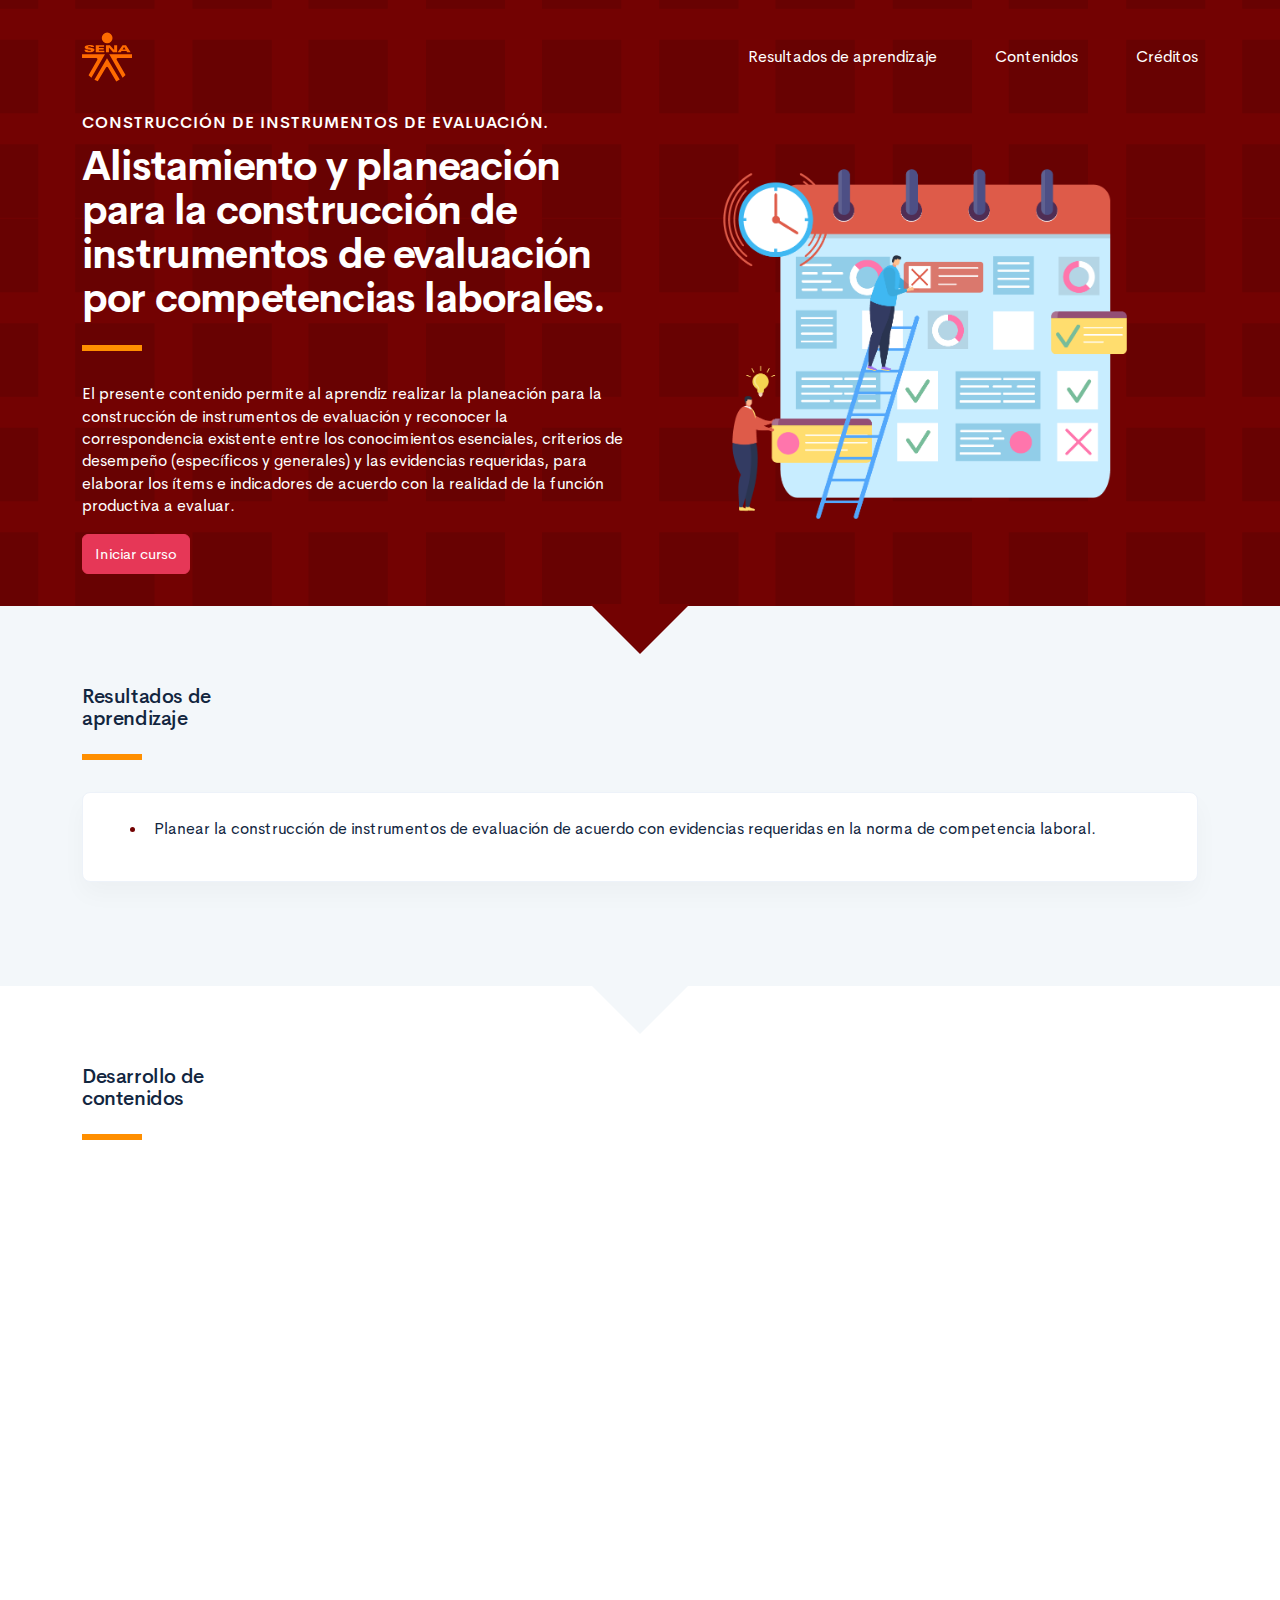
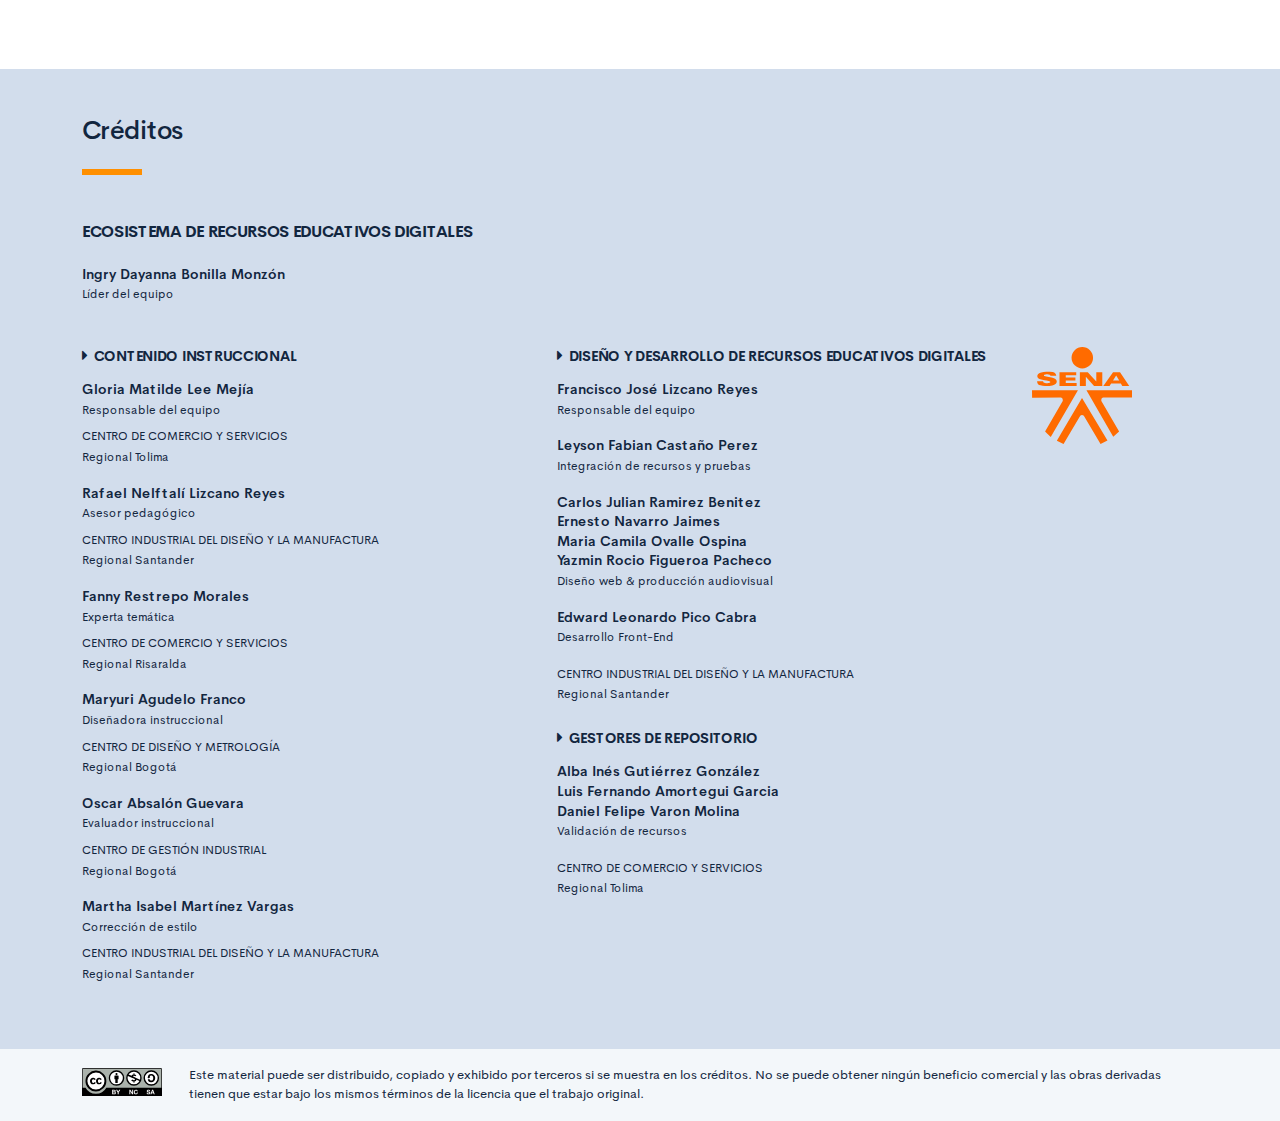
==== public/index.html @ 1df07b6f "Programación 1" ====
<!DOCTYPE html>
<html lang="es">
    <head>
        <meta charset="UTF-8">
        <meta name="viewport" content="width=device-width, user-scalable=no, initial-scale=1.0, maximum-scale=1.0, minimum-scale=1.0">
        <title>Alistamiento y planeación para la construcción de instrumentos de evaluación por competencias laborales.</title>
        <meta meta name="description" content="El presente contenido permite al aprendiz realizar la planeación para la construcción de instrumentos de evaluación y reconocer la correspondencia existente entre los conocimientos esenciales, criterios de desempeño (específicos y generales) y las evidencias requeridas, para elaborar los ítems e indicadores de acuerdo con la realidad de la función productiva a evaluar.">
        <link rel="icon" type="image/svg+xml" href="assets/images/logos/senaLogo.svg">
        <link rel="stylesheet" href="assets/fonts/feather/feather.css">
        <link rel="stylesheet" href="assets/fonts/fontawesome/css/font-awesome.css">
        <link href="assets/css/fancybox.css" rel="stylesheet">
        <link href="assets/css/animate.css" rel="stylesheet">
        <link rel="stylesheet" href="assets/css/main.css">
    </head>
    <body class="theme-dark page-header-textura" id="page-home">
        <header class="curso-presentacion page-header" id="CursoPresentacion">
            <div class="page-textura">
                <div class="container">
                    <div class="curso-topbar justify-content-center justify-content-md-between"><a class="curso-topbar__logo"><svg xmlns="http://www.w3.org/2000/svg" width="168.273" height="164.177" viewBox="0 0 168.273 164.177">
                                <path id="SENA_LOGO" data-name="SENA LOGO" d="M85.349,1a18.09,18.09,0,1,0,18.09,18.09h0A18.1,18.1,0,0,0,85.349,1ZM25.617,42.983a33.722,33.722,0,0,0-9.386,1.024,11.156,11.156,0,0,0-5.12,2.56A5.346,5.346,0,0,0,10.086,52.2c.683,1.707,2.56,2.9,4.608,3.584,4.437,1.536,9.386,1.877,13.994,2.731a5.1,5.1,0,0,1,2.389,1.024,1.369,1.369,0,0,1-.683,2.048,9.146,9.146,0,0,1-5.291.683A8.354,8.354,0,0,1,20.5,61.244a1.962,1.962,0,0,1-.853-2.389H9.233A7.663,7.663,0,0,0,10.6,63.463a7.59,7.59,0,0,0,4.267,2.389A28.541,28.541,0,0,0,23.4,66.876,52.426,52.426,0,0,0,35,66.023a11.043,11.043,0,0,0,5.8-2.9,5.358,5.358,0,0,0-1.365-8.533,21.267,21.267,0,0,0-5.8-2.048c-3.072-.683-5.973-1.024-9.045-1.536a9.114,9.114,0,0,1-3.072-.853,1.226,1.226,0,0,1,0-2.219,9.369,9.369,0,0,1,4.437-.683,10.554,10.554,0,0,1,4.608.853A1.877,1.877,0,0,1,31.59,49.81h9.9a5.669,5.669,0,0,0-1.195-3.584A8.875,8.875,0,0,0,35.515,43.5c-3.584-.341-6.827-.512-9.9-.512Zm21.333.683V67.217H75.792V62.1H57.531V57.489H73.744V52.54H57.531V48.786H75.109v-5.12Zm47.615,0H81.253V67.217H91.322V51.346l13.824,15.872h13.824V43.666H108.9v15.7Zm42.495,0L120.676,67.217h10.581l2.56-4.267H150.2l2.389,4.267h11.776l-15.53-23.551ZM142.35,49.3l5.12,8.533h-10.41ZM.7,74.044l.171,12.8L49,86.673c2.389.512,3.925,2.048,3.413,5.8l-29.7,51.711,9.557,9.045L78.01,74.044Zm91.646,0L137.4,152.89l9.9-8.874L117.433,92.3c-.512-3.584.853-5.291,3.413-5.8l48.127.171V74.044ZM84.837,87.185,42.512,159.546l11.264,5.461,28.159-47.615a4.283,4.283,0,0,1,2.9-1.195,4.681,4.681,0,0,1,3.072,1.195l28.159,47.786,11.605-5.973Z" transform="translate(-0.7 -1)" fill="#FF6B00" />
                            </svg>
                        </a><a class="curso-topbar__menubar collapsed btn-menu-responsive d-none" data-toggle="collapse" href="#curso-topbar__nav" aria-expanded="false"><span></span><span></span><span></span></a>
                        <nav class="curso-topbar__nav collapse show d-none d-md-block" id="curso-topbar__nav">
                            <ul class="curso-topbar__list">
                                <li class="curso-topbar__item"><a class="curso-topbar__link" href="#ResultadosAprendizaje"><span class="text-white">Resultados de aprendizaje</span></a></li>
                                <li class="curso-topbar__item"><a class="curso-topbar__link" href="#IndiceTematico"><span class="text-white">Contenidos</span></a></li>
                                <li class="curso-topbar__item"><a class="curso-topbar__link" href="#Creditos"><span class="text-white">Créditos</span></a></li>
                            </ul>
                        </nav>
                    </div>
                    <!--include includes/page-home_header.pug                -->
                    <div class="curso-portada">
                        <div class="row align-items-center">
                            <div class="col-12 col-lg-6">
                                <h3 class="curso-subtitulo" id="curso-titulo-componente">CONSTRUCCIÓN DE INSTRUMENTOS DE EVALUACIÓN.</h3>
                                <h1 class="curso-titulo" id="curso-titulo-tema">Alistamiento y planeación para la construcción de instrumentos de evaluación por competencias laborales.</h1>
                                <div class="brand-line-primary"></div>
                                <p class="curso-descripcion">El presente contenido permite al aprendiz realizar la planeación para la construcción de instrumentos de evaluación y reconocer la correspondencia existente entre los conocimientos esenciales, criterios de desempeño (específicos y generales) y las evidencias requeridas, para elaborar los ítems e indicadores de acuerdo con la realidad de la función productiva a evaluar.</p><a class="curso-btn-iniciar btn btn-danger" href="main.html"><span>Iniciar curso</span></a>
                            </div>
                            <div class="col-12 col-lg-6 text-center">
                                <div class="d-none d-lg-block"><img class="curso-imagen" src="assets/images/header/header_media.png" /></div>
                            </div>
                        </div>
                    </div>
                </div>
            </div>
        </header>
        <section class="curso-resultados section bg-base-light" id="ResultadosAprendizaje">
            <div class="container">
                <h2> Resultados de <br>aprendizaje</h2>
                <div class="brand-line-primary"></div>
                <div class="card resultado-item">
                    <div class="card-body">
                        <ul class="bg-color-dark">
                            <li> <span>Planear la construcción de instrumentos de evaluación de acuerdo con evidencias requeridas en la norma de competencia laboral.</span></li>
                        </ul>
                    </div>
                </div>
            </div>
        </section>
        <section class="curso-indice-tematico section" id="IndiceTematico">
            <div class="container">
                <h2>Desarrollo de <br>contenidos</h2>
                <div class="brand-line-primary"></div>
                <div class="row justify-content-center">
                    <div class="col-12 col-sm-10">
                        <div class="card wow flipInX" data-wow-delay=".4s">
                            <div class="card-body">
                                <ul class="list-group list-group-flush list my-n3 nav-temas">
                                    <li class="list-group-item nav-tema-item">
                                        <div class="row align-items-center">
                                            <div class="col-auto">
                                                <div class="avatar avatar-sm"><span class="nav-tema-item__icon avatar-title font-size-lg bg-secondary-soft rounded-circle text-primary font-weight-bold"> <i class="fa fa-file-text-o"></i></span></div>
                                            </div>
                                            <div class="col ml-n2"><span class="nav-tema-item__titulo"> <a href="main.html#page/introduccion/">Introducción</a></span></div>
                                            <div class="col-auto"> <a class="btn btn-light nav-tema-item__btn" href="main.html#page/introduccion/">Ver más</a></div>
                                        </div>
                                    </li>
                                    <li class="list-group-item nav-tema-item">
                                        <div class="row align-items-center">
                                            <div class="col-auto">
                                                <div class="avatar avatar-sm"><span class="nav-tema-item__icon avatar-title font-size-lg bg-secondary-soft rounded-circle text-primary font-weight-bold">1</span></div>
                                            </div>
                                            <div class="col ml-n2"><span class="nav-tema-item__titulo"> <a href="main.html#page/estructura_funcional_de_la_ocupacion/">Estructura Funcional de la Ocupación (EFO)</a></span></div>
                                            <div class="col-auto"> <a class="btn btn-light nav-tema-item__btn" href="main.html#page/estructura_funcional_de_la_ocupacion/">Ver más</a></div>
                                        </div>
                                    </li>
                                    <li class="list-group-item nav-tema-item">
                                        <div class="row align-items-center">
                                            <div class="col-auto">
                                                <div class="avatar avatar-sm"><span class="nav-tema-item__icon avatar-title font-size-lg bg-secondary-soft rounded-circle text-primary font-weight-bold">2</span></div>
                                            </div>
                                            <div class="col ml-n2"><span class="nav-tema-item__titulo"> <a href="main.html#page/instrumentos_de_evaluacion/">Instrumentos de evaluación</a></span></div>
                                            <div class="col-auto"> <a class="btn btn-light nav-tema-item__btn" href="main.html#page/instrumentos_de_evaluacion/">Ver más</a></div>
                                        </div>
                                    </li>
                                    <li class="list-group-item nav-tema-item">
                                        <div class="row align-items-center">
                                            <div class="col-auto">
                                                <div class="avatar avatar-sm"><span class="nav-tema-item__icon avatar-title font-size-lg bg-secondary-soft rounded-circle text-primary font-weight-bold">3</span></div>
                                            </div>
                                            <div class="col ml-n2"><span class="nav-tema-item__titulo"> <a href="main.html#page/fases_de_alistamiento_y_planeacion/">Fases de alistamiento y planeación</a></span></div>
                                            <div class="col-auto"> <a class="btn btn-light nav-tema-item__btn" href="main.html#page/fases_de_alistamiento_y_planeacion/">Ver más</a></div>
                                        </div>
                                    </li>
                                    <li class="list-group-item nav-tema-item">
                                        <div class="row align-items-center">
                                            <div class="col-auto">
                                                <div class="avatar avatar-sm"><span class="nav-tema-item__icon avatar-title font-size-lg bg-secondary-soft rounded-circle text-primary font-weight-bold">4</span></div>
                                            </div>
                                            <div class="col ml-n2"><span class="nav-tema-item__titulo"> <a href="main.html#page/confidencialidad/">Confidencialidad</a></span></div>
                                            <div class="col-auto"> <a class="btn btn-light nav-tema-item__btn" href="main.html#page/confidencialidad/">Ver más</a></div>
                                        </div>
                                    </li>
                                </ul>
                            </div>
                        </div>
                    </div>
                </div>
            </div>
        </section>
        <footer class="footer" id="Creditos">
            <div class="container">
                <h1>Créditos </h1>
                <div class="brand-line-primary"></div>
                <div class="row">
                    <div class="col-12 col-md-5">
                        <h3 class="footer-subtitulo mb-4">ECOSISTEMA DE RECURSOS EDUCATIVOS DIGITALES </h3>
                        <p class="footer-texto mb-2"><strong>Ingry Dayanna Bonilla Monzón</strong><br /> <span class="text-small">Líder del equipo</span></p>
                    </div>
                </div>
                <div class="row mt-5">
                    <div class="col-12 col-md-5">
                        <h4 class="footer-subtitulo-2 mt-0">
                            <div class="fa fa-caret-right mr-2"></div>Contenido Instruccional
                        </h4>
                        <p class="footer-texto mb-2"><strong>Gloria Matilde Lee Mejía </strong><br /> <span class="text-small">Responsable del equipo</span></p>
                        <p class="footer-texto"><span class="text-small text-uppercase">Centro de Comercio y Servicios</span><br /><span class="text-small">Regional Tolima</span></p>
                        <p class="footer-texto mb-2"><strong>Rafael Nelftalí Lizcano Reyes</strong><br /> <span class="text-small">Asesor pedagógico<br /></span></p>
                        <p class="footer-texto"><span class="text-small text-uppercase">Centro industrial del diseño y la manufactura </span><br /><span class="text-small">Regional Santander </span></p>
                        <p class="footer-texto mb-2"><strong>Fanny Restrepo Morales</strong><br /><span class="text-small">Experta temática<br /></span></p>
                        <p class="footer-texto"><span class="text-small text-uppercase">Centro de Comercio y Servicios </span><br /><span class="text-small">Regional Risaralda</span></p>
                        <p class="footer-texto mb-2"><strong>Maryuri Agudelo Franco</strong><br /><span class="text-small">Diseñadora instruccional<br /></span></p>
                        <p class="footer-texto"><span class="text-small text-uppercase">Centro de Diseño y Metrología </span><br /><span class="text-small">Regional Bogotá </span></p>
                        <p class="footer-texto mb-2"><strong>Oscar Absalón Guevara</strong><br /> <span class="text-small">Evaluador instruccional<br /></span></p>
                        <p class="footer-texto"><span class="text-small text-uppercase">Centro de Gestión Industrial</span><br /><span class="text-small">Regional Bogotá </span></p>
                        <p class="footer-texto mb-2"><strong>Martha Isabel Martínez Vargas</strong><br /> <span class="text-small">Corrección de estilo<br /></span></p>
                        <p class="footer-texto"><span class="text-small text-uppercase">Centro industrial del diseño y la manufactura</span><br /><span class="text-small">Regional Santander</span></p>
                    </div>
                    <div class="col-12 col-md-5">
                        <h4 class="footer-subtitulo-2 mt-0">
                            <div class="fa fa-caret-right mr-2"></div>Diseño y desarrollo de recursos educativos digitales
                        </h4>
                        <p class="footer-texto"><strong>Francisco José Lizcano Reyes </strong><br /> <span class="text-small">Responsable del equipo<br /></span></p>
                        <p class="footer-texto"><strong>Leyson Fabian Castaño Perez</strong><br /> <span class="text-small">Integración de recursos y pruebas<br /></span></p>
                        <p class="footer-texto"> <strong>Carlos Julian Ramirez Benitez</strong><br />
                            <strong>Ernesto Navarro Jaimes</strong><br />
                            <strong>Maria Camila Ovalle Ospina</strong><br />
                            <strong>Yazmin Rocio Figueroa Pacheco</strong><br /><span class="text-small">Diseño web & producción audiovisual<br /></span></p>
                        <p class="footer-texto"><strong>Edward Leonardo Pico Cabra</strong><br /> <span class="text-small">Desarrollo Front-End<br /></span></p>
                        <p class="footer-texto"><span class="text-small text-uppercase">CENTRO INDUSTRIAL DEL DISEÑO Y LA MANUFACTURA </span><br /><span class="text-small">Regional Santander </span></p>
                        <h4 class="footer-subtitulo-2 mt-4">
                            <div class="fa fa-caret-right mr-2"></div>Gestores de repositorio
                        </h4>
                        <p class="footer-texto"> <strong>Alba Inés Gutiérrez González</strong><br />
                            <strong>Luis Fernando Amortegui Garcia</strong><br />
                            <strong>Daniel Felipe Varon Molina</strong><br /><span class="text-small">Validación de recursos<br /></span></p>
                        <p class="footer-texto"><span class="text-small text-uppercase">CENTRO DE COMERCIO Y SERVICIOS</span><br /><span class="text-small">Regional Tolima</span></p>
                    </div>
                    <div class="col-12 col-md-2">
                        <div class="d-flex flex-column justify-content-center"><img src="assets/images/logos/senaLogo.svg" style="max-width:100px" /></div>
                    </div>
                </div>
            </div>
        </footer>
        <section id="cc">
            <div class="container">
                <div class="d-flex flex-column flex-sm-row"><span class="pr-3"><i class="icon cc"></i></span><span>Este material puede ser distribuido, copiado y exhibido por terceros si se muestra en los créditos. No se puede obtener ningún beneficio comercial y las obras derivadas tienen que estar bajo los mismos términos de la licencia que el trabajo original.</span></div>
            </div>
        </section>
        <script src="assets/js/vendor.js"></script>
        <script src="assets/js/global.js"> </script>
        <script src="assets/js/pages.js"></script>
    </body>
</html>
---- public/assets/fonts/feather/feather.css ----
@font-face {
  font-family: 'Feather';
  src:
    url('fonts/Feather.ttf?sdxovp') format('truetype'),
    url('fonts/Feather.woff?sdxovp') format('woff'),
    url('fonts/Feather.svg?sdxovp#Feather') format('svg');
  font-weight: normal;
  font-style: normal;
}

.fe {
  /* use !important to prevent issues with browser extensions that change fonts */
  font-family: 'Feather' !important;
  speak: none;
  font-style: normal;
  font-weight: normal;
  font-variant: normal;
  text-transform: none;
  line-height: 1;

  /* Better Font Rendering =========== */
  -webkit-font-smoothing: antialiased;
  -moz-osx-font-smoothing: grayscale;
}

.fe-activity:before {
  content: "\e900";
}
.fe-airplay:before {
  content: "\e901";
}
.fe-alert-circle:before {
  content: "\e902";
}
.fe-alert-octagon:before {
  content: "\e903";
}
.fe-alert-triangle:before {
  content: "\e904";
}
.fe-align-center:before {
  content: "\e905";
}
.fe-align-justify:before {
  content: "\e906";
}
.fe-align-left:before {
  content: "\e907";
}
.fe-align-right:before {
  content: "\e908";
}
.fe-anchor:before {
  content: "\e909";
}
.fe-aperture:before {
  content: "\e90a";
}
.fe-archive:before {
  content: "\e90b";
}
.fe-arrow-down:before {
  content: "\e90c";
}
.fe-arrow-down-circle:before {
  content: "\e90d";
}
.fe-arrow-down-left:before {
  content: "\e90e";
}
.fe-arrow-down-right:before {
  content: "\e90f";
}
.fe-arrow-left:before {
  content: "\e910";
}
.fe-arrow-left-circle:before {
  content: "\e911";
}
.fe-arrow-right:before {
  content: "\e912";
}
.fe-arrow-right-circle:before {
  content: "\e913";
}
.fe-arrow-up:before {
  content: "\e914";
}
.fe-arrow-up-circle:before {
  content: "\e915";
}
.fe-arrow-up-left:before {
  content: "\e916";
}
.fe-arrow-up-right:before {
  content: "\e917";
}
.fe-at-sign:before {
  content: "\e918";
}
.fe-award:before {
  content: "\e919";
}
.fe-bar-chart:before {
  content: "\e91a";
}
.fe-bar-chart-2:before {
  content: "\e91b";
}
.fe-battery:before {
  content: "\e91c";
}
.fe-battery-charging:before {
  content: "\e91d";
}
.fe-bell:before {
  content: "\e91e";
}
.fe-bell-off:before {
  content: "\e91f";
}
.fe-bluetooth:before {
  content: "\e920";
}
.fe-bold:before {
  content: "\e921";
}
.fe-book:before {
  content: "\e922";
}
.fe-book-open:before {
  content: "\e923";
}
.fe-bookmark:before {
  content: "\e924";
}
.fe-box:before {
  content: "\e925";
}
.fe-briefcase:before {
  content: "\e926";
}
.fe-calendar:before {
  content: "\e927";
}
.fe-camera:before {
  content: "\e928";
}
.fe-camera-off:before {
  content: "\e929";
}
.fe-cast:before {
  content: "\e92a";
}
.fe-check:before {
  content: "\e92b";
}
.fe-check-circle:before {
  content: "\e92c";
}
.fe-check-square:before {
  content: "\e92d";
}
.fe-chevron-down:before {
  content: "\e92e";
}
.fe-chevron-left:before {
  content: "\e92f";
}
.fe-chevron-right:before {
  content: "\e930";
}
.fe-chevron-up:before {
  content: "\e931";
}
.fe-chevrons-down:before {
  content: "\e932";
}
.fe-chevrons-left:before {
  content: "\e933";
}
.fe-chevrons-right:before {
  content: "\e934";
}
.fe-chevrons-up:before {
  content: "\e935";
}
.fe-chrome:before {
  content: "\e936";
}
.fe-circle:before {
  content: "\e937";
}
.fe-clipboard:before {
  content: "\e938";
}
.fe-clock:before {
  content: "\e939";
}
.fe-cloud:before {
  content: "\e93a";
}
.fe-cloud-drizzle:before {
  content: "\e93b";
}
.fe-cloud-lightning:before {
  content: "\e93c";
}
.fe-cloud-off:before {
  content: "\e93d";
}
.fe-cloud-rain:before {
  content: "\e93e";
}
.fe-cloud-snow:before {
  content: "\e93f";
}
.fe-code:before {
  content: "\e940";
}
.fe-codepen:before {
  content: "\e941";
}
.fe-command:before {
  content: "\e942";
}
.fe-compass:before {
  content: "\e943";
}
.fe-copy:before {
  content: "\e944";
}
.fe-corner-down-left:before {
  content: "\e945";
}
.fe-corner-down-right:before {
  content: "\e946";
}
.fe-corner-left-down:before {
  content: "\e947";
}
.fe-corner-left-up:before {
  content: "\e948";
}
.fe-corner-right-down:before {
  content: "\e949";
}
.fe-corner-right-up:before {
  content: "\e94a";
}
.fe-corner-up-left:before {
  content: "\e94b";
}
.fe-corner-up-right:before {
  content: "\e94c";
}
.fe-cpu:before {
  content: "\e94d";
}
.fe-credit-card:before {
  content: "\e94e";
}
.fe-crop:before {
  content: "\e94f";
}
.fe-crosshair:before {
  content: "\e950";
}
.fe-database:before {
  content: "\e951";
}
.fe-delete:before {
  content: "\e952";
}
.fe-disc:before {
  content: "\e953";
}
.fe-dollar-sign:before {
  content: "\e954";
}
.fe-download:before {
  content: "\e955";
}
.fe-download-cloud:before {
  content: "\e956";
}
.fe-droplet:before {
  content: "\e957";
}
.fe-edit:before {
  content: "\e958";
}
.fe-edit-2:before {
  content: "\e959";
}
.fe-edit-3:before {
  content: "\e95a";
}
.fe-external-link:before {
  content: "\e95b";
}
.fe-eye:before {
  content: "\e95c";
}
.fe-eye-off:before {
  content: "\e95d";
}
.fe-facebook:before {
  content: "\e95e";
}
.fe-fast-forward:before {
  content: "\e95f";
}
.fe-feather:before {
  content: "\e960";
}
.fe-file:before {
  content: "\e961";
}
.fe-file-minus:before {
  content: "\e962";
}
.fe-file-plus:before {
  content: "\e963";
}
.fe-file-text:before {
  content: "\e964";
}
.fe-film:before {
  content: "\e965";
}
.fe-filter:before {
  content: "\e966";
}
.fe-flag:before {
  content: "\e967";
}
.fe-folder:before {
  content: "\e968";
}
.fe-folder-minus:before {
  content: "\e969";
}
.fe-folder-plus:before {
  content: "\e96a";
}
.fe-gift:before {
  content: "\e96b";
}
.fe-git-branch:before {
  content: "\e96c";
}
.fe-git-commit:before {
  content: "\e96d";
}
.fe-git-merge:before {
  content: "\e96e";
}
.fe-git-pull-request:before {
  content: "\e96f";
}
.fe-github:before {
  content: "\e970";
}
.fe-gitlab:before {
  content: "\e971";
}
.fe-globe:before {
  content: "\e972";
}
.fe-grid:before {
  content: "\e973";
}
.fe-hard-drive:before {
  content: "\e974";
}
.fe-hash:before {
  content: "\e975";
}
.fe-headphones:before {
  content: "\e976";
}
.fe-heart:before {
  content: "\e977";
}
.fe-help-circle:before {
  content: "\e978";
}
.fe-home:before {
  content: "\e979";
}
.fe-image:before {
  content: "\e97a";
}
.fe-inbox:before {
  content: "\e97b";
}
.fe-info:before {
  content: "\e97c";
}
.fe-instagram:before {
  content: "\e97d";
}
.fe-italic:before {
  content: "\e97e";
}
.fe-layers:before {
  content: "\e97f";
}
.fe-layout:before {
  content: "\e980";
}
.fe-life-buoy:before {
  content: "\e981";
}
.fe-link:before {
  content: "\e982";
}
.fe-link-2:before {
  content: "\e983";
}
.fe-linkedin:before {
  content: "\e984";
}
.fe-list:before {
  content: "\e985";
}
.fe-loader:before {
  content: "\e986";
}
.fe-lock:before {
  content: "\e987";
}
.fe-log-in:before {
  content: "\e988";
}
.fe-log-out:before {
  content: "\e989";
}
.fe-mail:before {
  content: "\e98a";
}
.fe-map:before {
  content: "\e98b";
}
.fe-map-pin:before {
  content: "\e98c";
}
.fe-maximize:before {
  content: "\e98d";
}
.fe-maximize-2:before {
  content: "\e98e";
}
.fe-menu:before {
  content: "\e98f";
}
.fe-message-circle:before {
  content: "\e990";
}
.fe-message-square:before {
  content: "\e991";
}
.fe-mic:before {
  content: "\e992";
}
.fe-mic-off:before {
  content: "\e993";
}
.fe-minimize:before {
  content: "\e994";
}
.fe-minimize-2:before {
  content: "\e995";
}
.fe-minus:before {
  content: "\e996";
}
.fe-minus-circle:before {
  content: "\e997";
}
.fe-minus-square:before {
  content: "\e998";
}
.fe-monitor:before {
  content: "\e999";
}
.fe-moon:before {
  content: "\e99a";
}
.fe-more-horizontal:before {
  content: "\e99b";
}
.fe-more-vertical:before {
  content: "\e99c";
}
.fe-move:before {
  content: "\e99d";
}
.fe-music:before {
  content: "\e99e";
}
.fe-navigation:before {
  content: "\e99f";
}
.fe-navigation-2:before {
  content: "\e9a0";
}
.fe-octagon:before {
  content: "\e9a1";
}
.fe-package:before {
  content: "\e9a2";
}
.fe-paperclip:before {
  content: "\e9a3";
}
.fe-pause:before {
  content: "\e9a4";
}
.fe-pause-circle:before {
  content: "\e9a5";
}
.fe-percent:before {
  content: "\e9a6";
}
.fe-phone:before {
  content: "\e9a7";
}
.fe-phone-call:before {
  content: "\e9a8";
}
.fe-phone-forwarded:before {
  content: "\e9a9";
}
.fe-phone-incoming:before {
  content: "\e9aa";
}
.fe-phone-missed:before {
  content: "\e9ab";
}
.fe-phone-off:before {
  content: "\e9ac";
}
.fe-phone-outgoing:before {
  content: "\e9ad";
}
.fe-pie-chart:before {
  content: "\e9ae";
}
.fe-play:before {
  content: "\e9af";
}
.fe-play-circle:before {
  content: "\e9b0";
}
.fe-plus:before {
  content: "\e9b1";
}
.fe-plus-circle:before {
  content: "\e9b2";
}
.fe-plus-square:before {
  content: "\e9b3";
}
.fe-pocket:before {
  content: "\e9b4";
}
.fe-power:before {
  content: "\e9b5";
}
.fe-printer:before {
  content: "\e9b6";
}
.fe-radio:before {
  content: "\e9b7";
}
.fe-refresh-ccw:before {
  content: "\e9b8";
}
.fe-refresh-cw:before {
  content: "\e9b9";
}
.fe-repeat:before {
  content: "\e9ba";
}
.fe-rewind:before {
  content: "\e9bb";
}
.fe-rotate-ccw:before {
  content: "\e9bc";
}
.fe-rotate-cw:before {
  content: "\e9bd";
}
.fe-rss:before {
  content: "\e9be";
}
.fe-save:before {
  content: "\e9bf";
}
.fe-scissors:before {
  content: "\e9c0";
}
.fe-search:before {
  content: "\e9c1";
}
.fe-send:before {
  content: "\e9c2";
}
.fe-server:before {
  content: "\e9c3";
}
.fe-settings:before {
  content: "\e9c4";
}
.fe-share:before {
  content: "\e9c5";
}
.fe-share-2:before {
  content: "\e9c6";
}
.fe-shield:before {
  content: "\e9c7";
}
.fe-shield-off:before {
  content: "\e9c8";
}
.fe-shopping-bag:before {
  content: "\e9c9";
}
.fe-shopping-cart:before {
  content: "\e9ca";
}
.fe-shuffle:before {
  content: "\e9cb";
}
.fe-sidebar:before {
  content: "\e9cc";
}
.fe-skip-back:before {
  content: "\e9cd";
}
.fe-skip-forward:before {
  content: "\e9ce";
}
.fe-slack:before {
  content: "\e9cf";
}
.fe-slash:before {
  content: "\e9d0";
}
.fe-sliders:before {
  content: "\e9d1";
}
.fe-smartphone:before {
  content: "\e9d2";
}
.fe-speaker:before {
  content: "\e9d3";
}
.fe-square:before {
  content: "\e9d4";
}
.fe-star:before {
  content: "\e9d5";
}
.fe-stop-circle:before {
  content: "\e9d6";
}
.fe-sun:before {
  content: "\e9d7";
}
.fe-sunrise:before {
  content: "\e9d8";
}
.fe-sunset:before {
  content: "\e9d9";
}
.fe-tablet:before {
  content: "\e9da";
}
.fe-tag:before {
  content: "\e9db";
}
.fe-target:before {
  content: "\e9dc";
}
.fe-terminal:before {
  content: "\e9dd";
}
.fe-thermometer:before {
  content: "\e9de";
}
.fe-thumbs-down:before {
  content: "\e9df";
}
.fe-thumbs-up:before {
  content: "\e9e0";
}
.fe-toggle-left:before {
  content: "\e9e1";
}
.fe-toggle-right:before {
  content: "\e9e2";
}
.fe-trash:before {
  content: "\e9e3";
}
.fe-trash-2:before {
  content: "\e9e4";
}
.fe-trending-down:before {
  content: "\e9e5";
}
.fe-trending-up:before {
  content: "\e9e6";
}
.fe-triangle:before {
  content: "\e9e7";
}
.fe-truck:before {
  content: "\e9e8";
}
.fe-tv:before {
  content: "\e9e9";
}
.fe-twitter:before {
  content: "\e9ea";
}
.fe-type:before {
  content: "\e9eb";
}
.fe-umbrella:before {
  content: "\e9ec";
}
.fe-underline:before {
  content: "\e9ed";
}
.fe-unlock:before {
  content: "\e9ee";
}
.fe-upload:before {
  content: "\e9ef";
}
.fe-upload-cloud:before {
  content: "\e9f0";
}
.fe-user:before {
  content: "\e9f1";
}
.fe-user-check:before {
  content: "\e9f2";
}
.fe-user-minus:before {
  content: "\e9f3";
}
.fe-user-plus:before {
  content: "\e9f4";
}
.fe-user-x:before {
  content: "\e9f5";
}
.fe-users:before {
  content: "\e9f6";
}
.fe-video:before {
  content: "\e9f7";
}
.fe-video-off:before {
  content: "\e9f8";
}
.fe-voicemail:before {
  content: "\e9f9";
}
.fe-volume:before {
  content: "\e9fa";
}
.fe-volume-1:before {
  content: "\e9fb";
}
.fe-volume-2:before {
  content: "\e9fc";
}
.fe-volume-x:before {
  content: "\e9fd";
}
.fe-watch:before {
  content: "\e9fe";
}
.fe-wifi:before {
  content: "\e9ff";
}
.fe-wifi-off:before {
  content: "\ea00";
}
.fe-wind:before {
  content: "\ea01";
}
.fe-x:before {
  content: "\ea02";
}
.fe-x-circle:before {
  content: "\ea03";
}
.fe-x-square:before {
  content: "\ea04";
}
.fe-youtube:before {
  content: "\ea05";
}
.fe-zap:before {
  content: "\ea06";
}
.fe-zap-off:before {
  content: "\ea07";
}
.fe-zoom-in:before {
  content: "\ea08";
}
.fe-zoom-out:before {
  content: "\ea09";
}
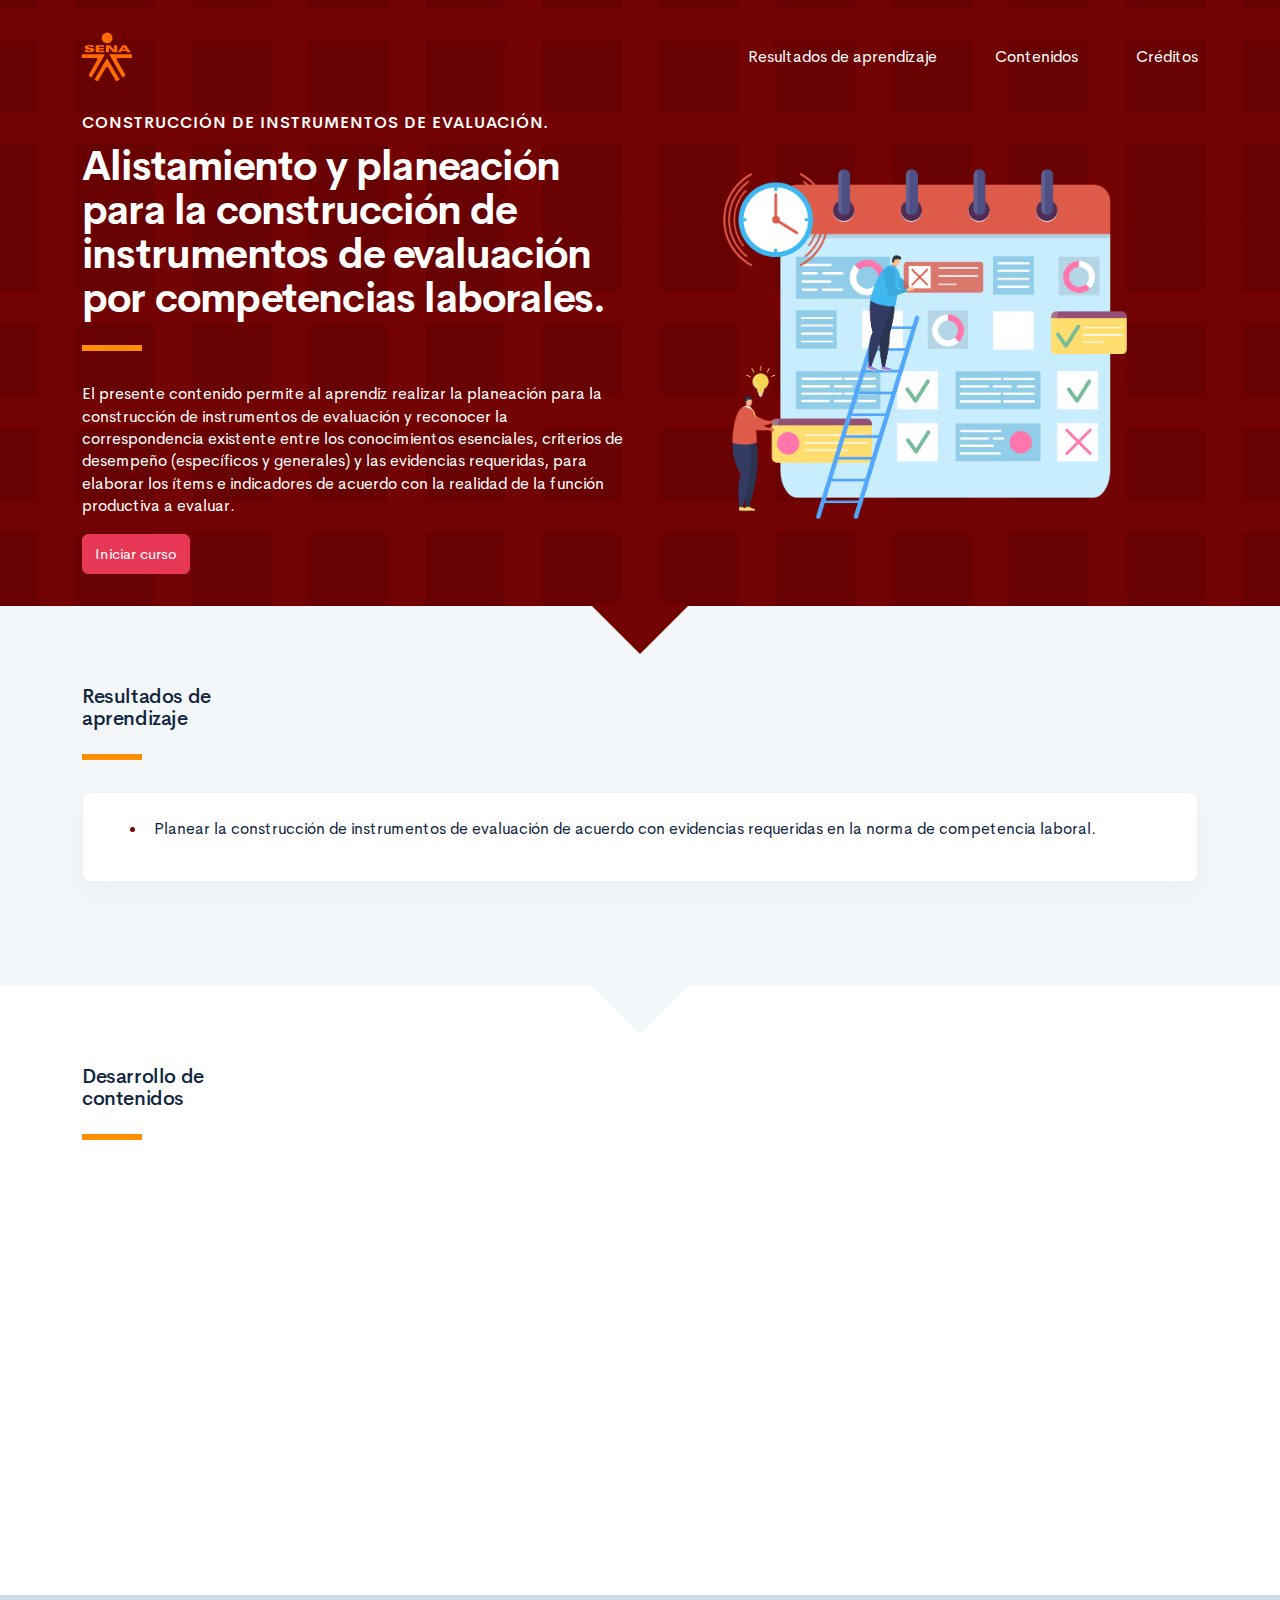
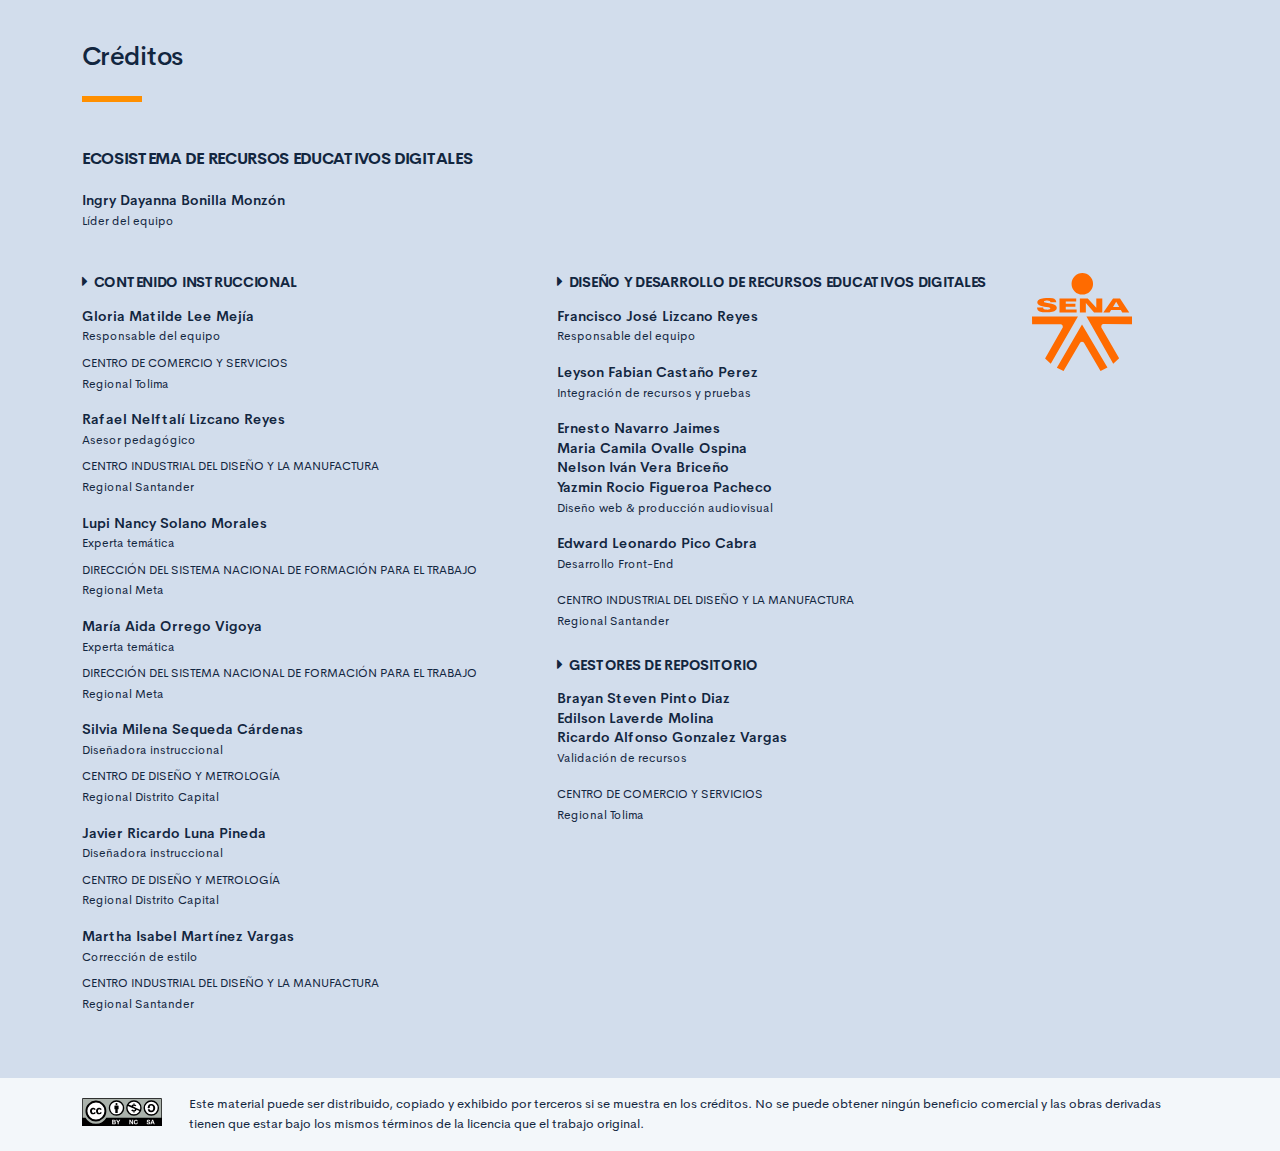
==== commit 0175d26a: "Programación finalizada" ====
--- a/public/index.html
+++ b/public/index.html
@@ -70,15 +70,6 @@
                                     <li class="list-group-item nav-tema-item">
                                         <div class="row align-items-center">
                                             <div class="col-auto">
-                                                <div class="avatar avatar-sm"><span class="nav-tema-item__icon avatar-title font-size-lg bg-secondary-soft rounded-circle text-primary font-weight-bold"> <i class="fa fa-file-text-o"></i></span></div>
-                                            </div>
-                                            <div class="col ml-n2"><span class="nav-tema-item__titulo"> <a href="main.html#page/introduccion/">Introducción</a></span></div>
-                                            <div class="col-auto"> <a class="btn btn-light nav-tema-item__btn" href="main.html#page/introduccion/">Ver más</a></div>
-                                        </div>
-                                    </li>
-                                    <li class="list-group-item nav-tema-item">
-                                        <div class="row align-items-center">
-                                            <div class="col-auto">
                                                 <div class="avatar avatar-sm"><span class="nav-tema-item__icon avatar-title font-size-lg bg-secondary-soft rounded-circle text-primary font-weight-bold">1</span></div>
                                             </div>
                                             <div class="col ml-n2"><span class="nav-tema-item__titulo"> <a href="main.html#page/estructura_funcional_de_la_ocupacion/">Estructura Funcional de la Ocupación (EFO)</a></span></div>
@@ -138,12 +129,14 @@
                         <p class="footer-texto"><span class="text-small text-uppercase">Centro de Comercio y Servicios</span><br /><span class="text-small">Regional Tolima</span></p>
                         <p class="footer-texto mb-2"><strong>Rafael Nelftalí Lizcano Reyes</strong><br /> <span class="text-small">Asesor pedagógico<br /></span></p>
                         <p class="footer-texto"><span class="text-small text-uppercase">Centro industrial del diseño y la manufactura </span><br /><span class="text-small">Regional Santander </span></p>
-                        <p class="footer-texto mb-2"><strong>Fanny Restrepo Morales</strong><br /><span class="text-small">Experta temática<br /></span></p>
-                        <p class="footer-texto"><span class="text-small text-uppercase">Centro de Comercio y Servicios </span><br /><span class="text-small">Regional Risaralda</span></p>
-                        <p class="footer-texto mb-2"><strong>Maryuri Agudelo Franco</strong><br /><span class="text-small">Diseñadora instruccional<br /></span></p>
-                        <p class="footer-texto"><span class="text-small text-uppercase">Centro de Diseño y Metrología </span><br /><span class="text-small">Regional Bogotá </span></p>
-                        <p class="footer-texto mb-2"><strong>Oscar Absalón Guevara</strong><br /> <span class="text-small">Evaluador instruccional<br /></span></p>
-                        <p class="footer-texto"><span class="text-small text-uppercase">Centro de Gestión Industrial</span><br /><span class="text-small">Regional Bogotá </span></p>
+                        <p class="footer-texto mb-2"><strong>Lupi Nancy Solano Morales</strong><br /><span class="text-small">Experta temática<br /></span></p>
+                        <p class="footer-texto"><span class="text-small text-uppercase">Dirección del sistema nacional de Formación para el trabajo</span><br /><span class="text-small">Regional Meta</span></p>
+                        <p class="footer-texto mb-2"><strong>María Aida Orrego Vigoya</strong><br /><span class="text-small">Experta temática<br /></span></p>
+                        <p class="footer-texto"><span class="text-small text-uppercase">Dirección del sistema nacional de Formación para el trabajo</span><br /><span class="text-small">Regional Meta </span></p>
+                        <p class="footer-texto mb-2"><strong>Silvia Milena Sequeda Cárdenas</strong><br /><span class="text-small">Diseñadora instruccional<br /></span></p>
+                        <p class="footer-texto"><span class="text-small text-uppercase">Centro de diseño y metrología </span><br /><span class="text-small">Regional Distrito Capital </span></p>
+                        <p class="footer-texto mb-2"><strong>Javier Ricardo Luna Pineda</strong><br /> <span class="text-small">Diseñadora instruccional<br /></span></p>
+                        <p class="footer-texto"><span class="text-small text-uppercase">Centro de diseño y metrología</span><br /><span class="text-small">Regional Distrito Capital </span></p>
                         <p class="footer-texto mb-2"><strong>Martha Isabel Martínez Vargas</strong><br /> <span class="text-small">Corrección de estilo<br /></span></p>
                         <p class="footer-texto"><span class="text-small text-uppercase">Centro industrial del diseño y la manufactura</span><br /><span class="text-small">Regional Santander</span></p>
                     </div>
@@ -153,18 +146,18 @@
                         </h4>
                         <p class="footer-texto"><strong>Francisco José Lizcano Reyes </strong><br /> <span class="text-small">Responsable del equipo<br /></span></p>
                         <p class="footer-texto"><strong>Leyson Fabian Castaño Perez</strong><br /> <span class="text-small">Integración de recursos y pruebas<br /></span></p>
-                        <p class="footer-texto"> <strong>Carlos Julian Ramirez Benitez</strong><br />
-                            <strong>Ernesto Navarro Jaimes</strong><br />
+                        <p class="footer-texto"> <strong>Ernesto Navarro Jaimes</strong><br />
                             <strong>Maria Camila Ovalle Ospina</strong><br />
+                            <strong>Nelson Iván Vera Briceño</strong><br />
                             <strong>Yazmin Rocio Figueroa Pacheco</strong><br /><span class="text-small">Diseño web & producción audiovisual<br /></span></p>
                         <p class="footer-texto"><strong>Edward Leonardo Pico Cabra</strong><br /> <span class="text-small">Desarrollo Front-End<br /></span></p>
                         <p class="footer-texto"><span class="text-small text-uppercase">CENTRO INDUSTRIAL DEL DISEÑO Y LA MANUFACTURA </span><br /><span class="text-small">Regional Santander </span></p>
                         <h4 class="footer-subtitulo-2 mt-4">
                             <div class="fa fa-caret-right mr-2"></div>Gestores de repositorio
                         </h4>
-                        <p class="footer-texto"> <strong>Alba Inés Gutiérrez González</strong><br />
-                            <strong>Luis Fernando Amortegui Garcia</strong><br />
-                            <strong>Daniel Felipe Varon Molina</strong><br /><span class="text-small">Validación de recursos<br /></span></p>
+                        <p class="footer-texto"> <strong>Brayan Steven Pinto Diaz</strong><br />
+                            <strong>Edilson Laverde Molina</strong><br />
+                            <strong>Ricardo Alfonso Gonzalez Vargas</strong><br /><span class="text-small">Validación de recursos<br /></span></p>
                         <p class="footer-texto"><span class="text-small text-uppercase">CENTRO DE COMERCIO Y SERVICIOS</span><br /><span class="text-small">Regional Tolima</span></p>
                     </div>
                     <div class="col-12 col-md-2">
--- a/public/assets/css/main.css
+++ b/public/assets/css/main.css
@@ -3,6 +3,6 @@
  * Copyright 2011-2019 The Bootstrap Authors
  * Copyright 2011-2019 Twitter, Inc.
  * Licensed under MIT (https://github.com/twbs/bootstrap/blob/master/LICENSE)
- */:root{--blue: #2C7BE5;--indigo: #727cf5;--purple: #6b5eae;--pink: #ff679b;--red: #E63757;--orange: #fd7e14;--yellow: #F6C343;--green: #00D97E;--teal: #02a8b5;--cyan: #39afd1;--white: #fff;--gray: #95AAC9;--gray-dark: #3B506C;--primary: #12263F;--secondary: #6E84A3;--success: #00A99A;--info: #39afd1;--warning: #ff8f00;--danger: #E63757;--light: #EDF2F9;--dark: #000;--white: #fff;--breakpoint-xs: 0;--breakpoint-sm: 576px;--breakpoint-md: 768px;--breakpoint-lg: 992px;--breakpoint-xl: 1200px;--font-family-sans-serif: "Cerebri Sans", sans-serif;--font-family-monospace: "Courier New", monospace}*,*::before,*::after{box-sizing:border-box}html{font-family:sans-serif;line-height:1.15;-webkit-text-size-adjust:100%;-webkit-tap-highlight-color:rgba(0,0,0,0)}article,aside,figcaption,figure,footer,header,hgroup,main,nav,section{display:block}body{margin:0;font-family:"Cerebri Sans",sans-serif;font-size:.9375rem;font-weight:400;line-height:1.5;color:#12263F;text-align:left;background-color:#F3F7FA}[tabindex="-1"]:focus:not(:focus-visible){outline:0 !important}hr{box-sizing:content-box;height:0;overflow:visible}h1,h2,h3,h4,h5,h6{margin-top:0;margin-bottom:1.125rem}p{margin-top:0;margin-bottom:1rem}abbr[title],abbr[data-original-title]{text-decoration:underline;text-decoration:underline dotted;cursor:help;border-bottom:0;text-decoration-skip-ink:none}address{margin-bottom:1rem;font-style:normal;line-height:inherit}ol,ul,dl{margin-top:0;margin-bottom:1rem}ol ol,ul ul,ol ul,ul ol{margin-bottom:0}dt{font-weight:600}dd{margin-bottom:.5rem;margin-left:0}blockquote{margin:0 0 1rem}b,strong{font-weight:bolder}small{font-size:80%}sub,sup{position:relative;font-size:75%;line-height:0;vertical-align:baseline}sub{bottom:-.25em}sup{top:-.5em}a{color:#2C7BE5;text-decoration:none;background-color:transparent}a:hover{color:#104082;text-decoration:none}a:not([href]){color:inherit;text-decoration:none}a:not([href]):hover{color:inherit;text-decoration:none}pre,code,kbd,samp{font-family:"Courier New",monospace;font-size:1em}pre{margin-top:0;margin-bottom:1rem;overflow:auto}figure{margin:0 0 1rem}img{vertical-align:middle;border-style:none}svg{overflow:hidden;vertical-align:middle}table{border-collapse:collapse}caption{padding-top:1rem;padding-bottom:1rem;color:#95AAC9;text-align:left;caption-side:bottom}th{text-align:inherit}label{display:inline-block;margin-bottom:.5rem}button{border-radius:0}button:focus{outline:1px dotted;outline:5px auto -webkit-focus-ring-color}input,button,select,optgroup,textarea{margin:0;font-family:inherit;font-size:inherit;line-height:inherit}button,input{overflow:visible}button,select{text-transform:none}select{word-wrap:normal}button,[type="button"],[type="reset"],[type="submit"]{-webkit-appearance:button}button:not(:disabled),[type="button"]:not(:disabled),[type="reset"]:not(:disabled),[type="submit"]:not(:disabled){cursor:pointer}button::-moz-focus-inner,[type="button"]::-moz-focus-inner,[type="reset"]::-moz-focus-inner,[type="submit"]::-moz-focus-inner{padding:0;border-style:none}input[type="radio"],input[type="checkbox"]{box-sizing:border-box;padding:0}input[type="date"],input[type="time"],input[type="datetime-local"],input[type="month"]{-webkit-appearance:listbox}textarea{overflow:auto;resize:vertical}fieldset{min-width:0;padding:0;margin:0;border:0}legend{display:block;width:100%;max-width:100%;padding:0;margin-bottom:.5rem;font-size:1.5rem;line-height:inherit;color:inherit;white-space:normal}progress{vertical-align:baseline}[type="number"]::-webkit-inner-spin-button,[type="number"]::-webkit-outer-spin-button{height:auto}[type="search"]{outline-offset:-2px;-webkit-appearance:none}[type="search"]::-webkit-search-decoration{-webkit-appearance:none}::-webkit-file-upload-button{font:inherit;-webkit-appearance:button}output{display:inline-block}summary{display:list-item;cursor:pointer}template{display:none}[hidden]{display:none !important}h1,h2,h3,h4,h5,h6,.h1,.h2,.h3,.h4,.h5,.h6{margin-bottom:1.125rem;font-weight:500;line-height:1.1}h1,.h1{font-size:1.625rem}h2,.h2{font-size:1.25rem}h3,.h3{font-size:1.0625rem}h4,.h4{font-size:.9375rem}h5,.h5{font-size:.8125rem}h6,.h6{font-size:.625rem}.lead{font-size:1.17188rem;font-weight:300}.display-1{font-size:4rem;font-weight:600;line-height:1.1}.display-2{font-size:3.25rem;font-weight:600;line-height:1.1}.display-3{font-size:2.625rem;font-weight:600;line-height:1.1}.display-4{font-size:2rem;font-weight:600;line-height:1.1}hr{margin-top:1rem;margin-bottom:1rem;border:0;border-top:1px solid #E3EBF6}small,.small{font-size:.8125rem;font-weight:400}mark,.mark{padding:.2em;background-color:#fcf8e3}.list-unstyled{padding-left:0;list-style:none}.list-inline{padding-left:0;list-style:none}.list-inline-item{display:inline-block}.list-inline-item:not(:last-child){margin-right:6px}.initialism{font-size:90%;text-transform:uppercase}.blockquote{margin-bottom:1.5rem;font-size:1.17188rem}.blockquote-footer{display:block;font-size:.8125rem;color:#95AAC9}.blockquote-footer::before{content:"\2014\00A0"}.img-fluid{max-width:100%;height:auto}.img-thumbnail{padding:.25rem;background-color:#F3F7FA;border:1px solid #E3EBF6;border-radius:.375rem;max-width:100%;height:auto}.figure{display:inline-block}.figure-img{margin-bottom:.75rem;line-height:1}.figure-caption{font-size:.8125rem;color:#95AAC9}code{font-size:87.5%;color:#2C7BE5;word-wrap:break-word}a>code{color:inherit}kbd{padding:.2rem .4rem;font-size:87.5%;color:#fff;background-color:#283E59;border-radius:.25rem}kbd kbd{padding:0;font-size:100%;font-weight:600}pre{display:block;font-size:87.5%;color:#283E59}pre code{font-size:inherit;color:inherit;word-break:normal}.pre-scrollable{max-height:340px;overflow-y:scroll}.container{width:100%;padding-right:12px;padding-left:12px;margin-right:auto;margin-left:auto}@media (min-width: 576px){.container{max-width:540px}}@media (min-width: 768px){.container{max-width:720px}}@media (min-width: 992px){.container{max-width:960px}}@media (min-width: 1200px){.container{max-width:1140px}}.container-fluid,.container-sm,.container-md,.container-lg,.container-xl{width:100%;padding-right:12px;padding-left:12px;margin-right:auto;margin-left:auto}@media (min-width: 576px){.container,.container-sm{max-width:540px}}@media (min-width: 768px){.container,.container-sm,.container-md{max-width:720px}}@media (min-width: 992px){.container,.container-sm,.container-md,.container-lg{max-width:960px}}@media (min-width: 1200px){.container,.container-sm,.container-md,.container-lg,.container-xl{max-width:1140px}}.row{display:flex;flex-wrap:wrap;margin-right:-12px;margin-left:-12px}.no-gutters{margin-right:0;margin-left:0}.no-gutters>.col,.no-gutters>[class*="col-"]{padding-right:0;padding-left:0}.col-1,.col-2,.col-3,.col-4,.col-5,.col-6,.col-7,.col-8,.col-9,.col-10,.col-11,.col-12,.col,.col-auto,.col-sm-1,.col-sm-2,.col-sm-3,.col-sm-4,.col-sm-5,.col-sm-6,.col-sm-7,.col-sm-8,.col-sm-9,.col-sm-10,.col-sm-11,.col-sm-12,.col-sm,.col-sm-auto,.col-md-1,.col-md-2,.col-md-3,.col-md-4,.col-md-5,.col-md-6,.col-md-7,.col-md-8,.col-md-9,.col-md-10,.col-md-11,.col-md-12,.col-md,.col-md-auto,.col-lg-1,.col-lg-2,.col-lg-3,.col-lg-4,.col-lg-5,.col-lg-6,.col-lg-7,.col-lg-8,.col-lg-9,.col-lg-10,.col-lg-11,.col-lg-12,.col-lg,.col-lg-auto,.col-xl-1,.col-xl-2,.col-xl-3,.col-xl-4,.col-xl-5,.col-xl-6,.col-xl-7,.col-xl-8,.col-xl-9,.col-xl-10,.col-xl-11,.col-xl-12,.col-xl,.col-xl-auto{position:relative;width:100%;padding-right:12px;padding-left:12px}.col{flex-basis:0;flex-grow:1;max-width:100%}.row-cols-1>*{flex:0 0 100%;max-width:100%}.row-cols-2>*{flex:0 0 50%;max-width:50%}.row-cols-3>*{flex:0 0 33.33333%;max-width:33.33333%}.row-cols-4>*{flex:0 0 25%;max-width:25%}.row-cols-5>*{flex:0 0 20%;max-width:20%}.row-cols-6>*{flex:0 0 16.66667%;max-width:16.66667%}.col-auto{flex:0 0 auto;width:auto;max-width:100%}.col-1{flex:0 0 8.33333%;max-width:8.33333%}.col-2{flex:0 0 16.66667%;max-width:16.66667%}.col-3{flex:0 0 25%;max-width:25%}.col-4{flex:0 0 33.33333%;max-width:33.33333%}.col-5{flex:0 0 41.66667%;max-width:41.66667%}.col-6{flex:0 0 50%;max-width:50%}.col-7{flex:0 0 58.33333%;max-width:58.33333%}.col-8{flex:0 0 66.66667%;max-width:66.66667%}.col-9{flex:0 0 75%;max-width:75%}.col-10{flex:0 0 83.33333%;max-width:83.33333%}.col-11{flex:0 0 91.66667%;max-width:91.66667%}.col-12{flex:0 0 100%;max-width:100%}.order-first{order:-1}.order-last{order:13}.order-0{order:0}.order-1{order:1}.order-2{order:2}.order-3{order:3}.order-4{order:4}.order-5{order:5}.order-6{order:6}.order-7{order:7}.order-8{order:8}.order-9{order:9}.order-10{order:10}.order-11{order:11}.order-12{order:12}.offset-1{margin-left:8.33333%}.offset-2{margin-left:16.66667%}.offset-3{margin-left:25%}.offset-4{margin-left:33.33333%}.offset-5{margin-left:41.66667%}.offset-6{margin-left:50%}.offset-7{margin-left:58.33333%}.offset-8{margin-left:66.66667%}.offset-9{margin-left:75%}.offset-10{margin-left:83.33333%}.offset-11{margin-left:91.66667%}@media (min-width: 576px){.col-sm{flex-basis:0;flex-grow:1;max-width:100%}.row-cols-sm-1>*{flex:0 0 100%;max-width:100%}.row-cols-sm-2>*{flex:0 0 50%;max-width:50%}.row-cols-sm-3>*{flex:0 0 33.33333%;max-width:33.33333%}.row-cols-sm-4>*{flex:0 0 25%;max-width:25%}.row-cols-sm-5>*{flex:0 0 20%;max-width:20%}.row-cols-sm-6>*{flex:0 0 16.66667%;max-width:16.66667%}.col-sm-auto{flex:0 0 auto;width:auto;max-width:100%}.col-sm-1{flex:0 0 8.33333%;max-width:8.33333%}.col-sm-2{flex:0 0 16.66667%;max-width:16.66667%}.col-sm-3{flex:0 0 25%;max-width:25%}.col-sm-4{flex:0 0 33.33333%;max-width:33.33333%}.col-sm-5{flex:0 0 41.66667%;max-width:41.66667%}.col-sm-6{flex:0 0 50%;max-width:50%}.col-sm-7{flex:0 0 58.33333%;max-width:58.33333%}.col-sm-8{flex:0 0 66.66667%;max-width:66.66667%}.col-sm-9{flex:0 0 75%;max-width:75%}.col-sm-10{flex:0 0 83.33333%;max-width:83.33333%}.col-sm-11{flex:0 0 91.66667%;max-width:91.66667%}.col-sm-12{flex:0 0 100%;max-width:100%}.order-sm-first{order:-1}.order-sm-last{order:13}.order-sm-0{order:0}.order-sm-1{order:1}.order-sm-2{order:2}.order-sm-3{order:3}.order-sm-4{order:4}.order-sm-5{order:5}.order-sm-6{order:6}.order-sm-7{order:7}.order-sm-8{order:8}.order-sm-9{order:9}.order-sm-10{order:10}.order-sm-11{order:11}.order-sm-12{order:12}.offset-sm-0{margin-left:0}.offset-sm-1{margin-left:8.33333%}.offset-sm-2{margin-left:16.66667%}.offset-sm-3{margin-left:25%}.offset-sm-4{margin-left:33.33333%}.offset-sm-5{margin-left:41.66667%}.offset-sm-6{margin-left:50%}.offset-sm-7{margin-left:58.33333%}.offset-sm-8{margin-left:66.66667%}.offset-sm-9{margin-left:75%}.offset-sm-10{margin-left:83.33333%}.offset-sm-11{margin-left:91.66667%}}@media (min-width: 768px){.col-md{flex-basis:0;flex-grow:1;max-width:100%}.row-cols-md-1>*{flex:0 0 100%;max-width:100%}.row-cols-md-2>*{flex:0 0 50%;max-width:50%}.row-cols-md-3>*{flex:0 0 33.33333%;max-width:33.33333%}.row-cols-md-4>*{flex:0 0 25%;max-width:25%}.row-cols-md-5>*{flex:0 0 20%;max-width:20%}.row-cols-md-6>*{flex:0 0 16.66667%;max-width:16.66667%}.col-md-auto{flex:0 0 auto;width:auto;max-width:100%}.col-md-1{flex:0 0 8.33333%;max-width:8.33333%}.col-md-2{flex:0 0 16.66667%;max-width:16.66667%}.col-md-3{flex:0 0 25%;max-width:25%}.col-md-4{flex:0 0 33.33333%;max-width:33.33333%}.col-md-5{flex:0 0 41.66667%;max-width:41.66667%}.col-md-6{flex:0 0 50%;max-width:50%}.col-md-7{flex:0 0 58.33333%;max-width:58.33333%}.col-md-8{flex:0 0 66.66667%;max-width:66.66667%}.col-md-9{flex:0 0 75%;max-width:75%}.col-md-10{flex:0 0 83.33333%;max-width:83.33333%}.col-md-11{flex:0 0 91.66667%;max-width:91.66667%}.col-md-12{flex:0 0 100%;max-width:100%}.order-md-first{order:-1}.order-md-last{order:13}.order-md-0{order:0}.order-md-1{order:1}.order-md-2{order:2}.order-md-3{order:3}.order-md-4{order:4}.order-md-5{order:5}.order-md-6{order:6}.order-md-7{order:7}.order-md-8{order:8}.order-md-9{order:9}.order-md-10{order:10}.order-md-11{order:11}.order-md-12{order:12}.offset-md-0{margin-left:0}.offset-md-1{margin-left:8.33333%}.offset-md-2{margin-left:16.66667%}.offset-md-3{margin-left:25%}.offset-md-4{margin-left:33.33333%}.offset-md-5{margin-left:41.66667%}.offset-md-6{margin-left:50%}.offset-md-7{margin-left:58.33333%}.offset-md-8{margin-left:66.66667%}.offset-md-9{margin-left:75%}.offset-md-10{margin-left:83.33333%}.offset-md-11{margin-left:91.66667%}}@media (min-width: 992px){.col-lg{flex-basis:0;flex-grow:1;max-width:100%}.row-cols-lg-1>*{flex:0 0 100%;max-width:100%}.row-cols-lg-2>*{flex:0 0 50%;max-width:50%}.row-cols-lg-3>*{flex:0 0 33.33333%;max-width:33.33333%}.row-cols-lg-4>*{flex:0 0 25%;max-width:25%}.row-cols-lg-5>*{flex:0 0 20%;max-width:20%}.row-cols-lg-6>*{flex:0 0 16.66667%;max-width:16.66667%}.col-lg-auto{flex:0 0 auto;width:auto;max-width:100%}.col-lg-1{flex:0 0 8.33333%;max-width:8.33333%}.col-lg-2{flex:0 0 16.66667%;max-width:16.66667%}.col-lg-3{flex:0 0 25%;max-width:25%}.col-lg-4{flex:0 0 33.33333%;max-width:33.33333%}.col-lg-5{flex:0 0 41.66667%;max-width:41.66667%}.col-lg-6{flex:0 0 50%;max-width:50%}.col-lg-7{flex:0 0 58.33333%;max-width:58.33333%}.col-lg-8{flex:0 0 66.66667%;max-width:66.66667%}.col-lg-9{flex:0 0 75%;max-width:75%}.col-lg-10{flex:0 0 83.33333%;max-width:83.33333%}.col-lg-11{flex:0 0 91.66667%;max-width:91.66667%}.col-lg-12{flex:0 0 100%;max-width:100%}.order-lg-first{order:-1}.order-lg-last{order:13}.order-lg-0{order:0}.order-lg-1{order:1}.order-lg-2{order:2}.order-lg-3{order:3}.order-lg-4{order:4}.order-lg-5{order:5}.order-lg-6{order:6}.order-lg-7{order:7}.order-lg-8{order:8}.order-lg-9{order:9}.order-lg-10{order:10}.order-lg-11{order:11}.order-lg-12{order:12}.offset-lg-0{margin-left:0}.offset-lg-1{margin-left:8.33333%}.offset-lg-2{margin-left:16.66667%}.offset-lg-3{margin-left:25%}.offset-lg-4{margin-left:33.33333%}.offset-lg-5{margin-left:41.66667%}.offset-lg-6{margin-left:50%}.offset-lg-7{margin-left:58.33333%}.offset-lg-8{margin-left:66.66667%}.offset-lg-9{margin-left:75%}.offset-lg-10{margin-left:83.33333%}.offset-lg-11{margin-left:91.66667%}}@media (min-width: 1200px){.col-xl{flex-basis:0;flex-grow:1;max-width:100%}.row-cols-xl-1>*{flex:0 0 100%;max-width:100%}.row-cols-xl-2>*{flex:0 0 50%;max-width:50%}.row-cols-xl-3>*{flex:0 0 33.33333%;max-width:33.33333%}.row-cols-xl-4>*{flex:0 0 25%;max-width:25%}.row-cols-xl-5>*{flex:0 0 20%;max-width:20%}.row-cols-xl-6>*{flex:0 0 16.66667%;max-width:16.66667%}.col-xl-auto{flex:0 0 auto;width:auto;max-width:100%}.col-xl-1{flex:0 0 8.33333%;max-width:8.33333%}.col-xl-2{flex:0 0 16.66667%;max-width:16.66667%}.col-xl-3{flex:0 0 25%;max-width:25%}.col-xl-4{flex:0 0 33.33333%;max-width:33.33333%}.col-xl-5{flex:0 0 41.66667%;max-width:41.66667%}.col-xl-6{flex:0 0 50%;max-width:50%}.col-xl-7{flex:0 0 58.33333%;max-width:58.33333%}.col-xl-8{flex:0 0 66.66667%;max-width:66.66667%}.col-xl-9{flex:0 0 75%;max-width:75%}.col-xl-10{flex:0 0 83.33333%;max-width:83.33333%}.col-xl-11{flex:0 0 91.66667%;max-width:91.66667%}.col-xl-12{flex:0 0 100%;max-width:100%}.order-xl-first{order:-1}.order-xl-last{order:13}.order-xl-0{order:0}.order-xl-1{order:1}.order-xl-2{order:2}.order-xl-3{order:3}.order-xl-4{order:4}.order-xl-5{order:5}.order-xl-6{order:6}.order-xl-7{order:7}.order-xl-8{order:8}.order-xl-9{order:9}.order-xl-10{order:10}.order-xl-11{order:11}.order-xl-12{order:12}.offset-xl-0{margin-left:0}.offset-xl-1{margin-left:8.33333%}.offset-xl-2{margin-left:16.66667%}.offset-xl-3{margin-left:25%}.offset-xl-4{margin-left:33.33333%}.offset-xl-5{margin-left:41.66667%}.offset-xl-6{margin-left:50%}.offset-xl-7{margin-left:58.33333%}.offset-xl-8{margin-left:66.66667%}.offset-xl-9{margin-left:75%}.offset-xl-10{margin-left:83.33333%}.offset-xl-11{margin-left:91.66667%}}.table{width:100%;margin-bottom:1.5rem;color:#12263F}.table th,.table td{padding:1rem;vertical-align:top;border-top:1px solid #EDF2F9}.table thead th{vertical-align:bottom;border-bottom:2px solid #EDF2F9}.table tbody+tbody{border-top:2px solid #EDF2F9}.table-sm th,.table-sm td{padding:1rem}.table-bordered{border:1px solid #EDF2F9}.table-bordered th,.table-bordered td{border:1px solid #EDF2F9}.table-bordered thead th,.table-bordered thead td{border-bottom-width:2px}.table-borderless th,.table-borderless td,.table-borderless thead th,.table-borderless tbody+tbody{border:0}.table-striped tbody tr:nth-of-type(even){background-color:#F9FBFD}.table-hover tbody tr:hover{color:#12263F;background-color:#F9FBFD}.table-primary,.table-primary>th,.table-primary>td{background-color:#bdc2c9}.table-primary th,.table-primary td,.table-primary thead th,.table-primary tbody+tbody{border-color:#848e9b}.table-hover .table-primary:hover{background-color:#afb5be}.table-hover .table-primary:hover>td,.table-hover .table-primary:hover>th{background-color:#afb5be}.table-secondary,.table-secondary>th,.table-secondary>td{background-color:#d6dde5}.table-secondary th,.table-secondary td,.table-secondary thead th,.table-secondary tbody+tbody{border-color:#b4bfcf}.table-hover .table-secondary:hover{background-color:#c6d0db}.table-hover .table-secondary:hover>td,.table-hover .table-secondary:hover>th{background-color:#c6d0db}.table-success,.table-success>th,.table-success>td{background-color:#b8e7e3}.table-success th,.table-success td,.table-success thead th,.table-success tbody+tbody{border-color:#7ad2ca}.table-hover .table-success:hover{background-color:#a5e1db}.table-hover .table-success:hover>td,.table-hover .table-success:hover>th{background-color:#a5e1db}.table-info,.table-info>th,.table-info>td{background-color:#c8e9f2}.table-info th,.table-info td,.table-info thead th,.table-info tbody+tbody{border-color:#98d5e7}.table-hover .table-info:hover{background-color:#b3e1ed}.table-hover .table-info:hover>td,.table-hover .table-info:hover>th{background-color:#b3e1ed}.table-warning,.table-warning>th,.table-warning>td{background-color:#ffe0b8}.table-warning th,.table-warning td,.table-warning thead th,.table-warning tbody+tbody{border-color:#ffc57a}.table-hover .table-warning:hover{background-color:#ffd59f}.table-hover .table-warning:hover>td,.table-hover .table-warning:hover>th{background-color:#ffd59f}.table-danger,.table-danger>th,.table-danger>td{background-color:#f8c7d0}.table-danger th,.table-danger td,.table-danger thead th,.table-danger tbody+tbody{border-color:#f297a8}.table-hover .table-danger:hover{background-color:#f5b0bd}.table-hover .table-danger:hover>td,.table-hover .table-danger:hover>th{background-color:#f5b0bd}.table-light,.table-light>th,.table-light>td{background-color:#fafbfd}.table-light th,.table-light td,.table-light thead th,.table-light tbody+tbody{border-color:#f6f8fc}.table-hover .table-light:hover{background-color:#e8ecf6}.table-hover .table-light:hover>td,.table-hover .table-light:hover>th{background-color:#e8ecf6}.table-dark,.table-dark>th,.table-dark>td{background-color:#b8b8b8}.table-dark th,.table-dark td,.table-dark thead th,.table-dark tbody+tbody{border-color:#7a7a7a}.table-hover .table-dark:hover{background-color:#ababab}.table-hover .table-dark:hover>td,.table-hover .table-dark:hover>th{background-color:#ababab}.table-white,.table-white>th,.table-white>td{background-color:#fff}.table-white th,.table-white td,.table-white thead th,.table-white tbody+tbody{border-color:#fff}.table-hover .table-white:hover{background-color:#f2f2f2}.table-hover .table-white:hover>td,.table-hover .table-white:hover>th{background-color:#f2f2f2}.table-active,.table-active>th,.table-active>td{background-color:#F9FBFD}.table-hover .table-active:hover{background-color:#e6eef7}.table-hover .table-active:hover>td,.table-hover .table-active:hover>th{background-color:#e6eef7}.table .thead-dark th{color:#fff;background-color:#3B506C;border-color:#496285}.table .thead-light th{color:#95AAC9;background-color:#F9FBFD;border-color:#EDF2F9}.table-dark{color:#fff;background-color:#3B506C}.table-dark th,.table-dark td,.table-dark thead th{border-color:#496285}.table-dark.table-bordered{border:0}.table-dark.table-striped tbody tr:nth-of-type(even){background-color:rgba(255,255,255,0.05)}.table-dark.table-hover tbody tr:hover{color:#fff;background-color:rgba(255,255,255,0.075)}@media (max-width: 575.98px){.table-responsive-sm{display:block;width:100%;overflow-x:auto;-webkit-overflow-scrolling:touch}.table-responsive-sm>.table-bordered{border:0}}@media (max-width: 767.98px){.table-responsive-md{display:block;width:100%;overflow-x:auto;-webkit-overflow-scrolling:touch}.table-responsive-md>.table-bordered{border:0}}@media (max-width: 991.98px){.table-responsive-lg{display:block;width:100%;overflow-x:auto;-webkit-overflow-scrolling:touch}.table-responsive-lg>.table-bordered{border:0}}@media (max-width: 1199.98px){.table-responsive-xl{display:block;width:100%;overflow-x:auto;-webkit-overflow-scrolling:touch}.table-responsive-xl>.table-bordered{border:0}}.table-responsive{display:block;width:100%;overflow-x:auto;-webkit-overflow-scrolling:touch}.table-responsive>.table-bordered{border:0}.form-control{display:block;width:100%;height:calc(1.5em + 1rem + 2px);padding:.5rem .75rem;font-size:.9375rem;font-weight:400;line-height:1.5;color:#12263F;background-color:#fff;background-clip:padding-box;border:1px solid #D2DDEC;border-radius:.375rem;transition:border-color 0.15s ease-in-out,box-shadow 0.15s ease-in-out}@media (prefers-reduced-motion: reduce){.form-control{transition:none}}.form-control::-ms-expand{background-color:transparent;border:0}.form-control:-moz-focusring{color:transparent;text-shadow:0 0 0 #12263F}.form-control:focus{color:#12263F;background-color:#fff;border-color:#12263F;outline:0;box-shadow:rgba(0,0,0,0)}.form-control::placeholder{color:#B1C2D9;opacity:1}.form-control:disabled,.form-control[readonly]{background-color:#fff;opacity:1}select.form-control:focus::-ms-value{color:#12263F;background-color:#fff}.form-control-file,.form-control-range{display:block;width:100%}.col-form-label{padding-top:calc(.5rem + 1px);padding-bottom:calc(.5rem + 1px);margin-bottom:0;font-size:inherit;line-height:1.5}.col-form-label-lg{padding-top:calc(.75rem + 1px);padding-bottom:calc(.75rem + 1px);font-size:.9375rem;line-height:1.5}.col-form-label-sm{padding-top:calc(.125rem + 1px);padding-bottom:calc(.125rem + 1px);font-size:.8125rem;line-height:1.75}.form-control-plaintext{display:block;width:100%;padding:.5rem 0;margin-bottom:0;font-size:.9375rem;line-height:1.5;color:#12263F;background-color:transparent;border:solid transparent;border-width:1px 0}.form-control-plaintext.form-control-sm,.form-control-plaintext.form-control-lg{padding-right:0;padding-left:0}.form-control-sm{height:calc(1.75em + .25rem + 2px);padding:.125rem .5rem;font-size:.8125rem;line-height:1.75;border-radius:.25rem}.form-control-lg{height:calc(1.5em + 1.5rem + 2px);padding:.75rem 1.25rem;font-size:.9375rem;line-height:1.5;border-radius:.5rem}select.form-control[size],select.form-control[multiple]{height:auto}textarea.form-control{height:auto}.form-group{margin-bottom:1.375rem}.form-text{display:block;margin-top:.25rem}.form-row{display:flex;flex-wrap:wrap;margin-right:-5px;margin-left:-5px}.form-row>.col,.form-row>[class*="col-"]{padding-right:5px;padding-left:5px}.form-check{position:relative;display:block;padding-left:1.25rem}.form-check-input{position:absolute;margin-top:.3rem;margin-left:-1.25rem}.form-check-input[disabled] ~ .form-check-label,.form-check-input:disabled ~ .form-check-label{color:#95AAC9}.form-check-label{margin-bottom:0}.form-check-inline{display:inline-flex;align-items:center;padding-left:0;margin-right:.75rem}.form-check-inline .form-check-input{position:static;margin-top:0;margin-right:.3125rem;margin-left:0}.valid-feedback{display:none;width:100%;margin-top:.25rem;font-size:.8125rem;color:#00A99A}.valid-tooltip{position:absolute;top:100%;z-index:5;display:none;max-width:100%;padding:.25rem .5rem;margin-top:.1rem;font-size:.8125rem;line-height:1.5;color:#fff;background-color:#00a99a;border-radius:.375rem}.was-validated :valid ~ .valid-feedback,.was-validated :valid ~ .valid-tooltip,.is-valid ~ .valid-feedback,.is-valid ~ .valid-tooltip{display:block}.was-validated .form-control:valid,.form-control.is-valid{border-color:#00A99A}.was-validated .form-control:valid:focus,.form-control.is-valid:focus{border-color:#00A99A;box-shadow:0 0 0 .15rem rgba(0,169,154,0.25)}.was-validated .custom-select:valid,.custom-select.is-valid{border-color:#00A99A}.was-validated .custom-select:valid:focus,.custom-select.is-valid:focus{border-color:#00A99A;box-shadow:0 0 0 .15rem rgba(0,169,154,0.25)}.was-validated .form-check-input:valid ~ .form-check-label,.form-check-input.is-valid ~ .form-check-label{color:#00A99A}.was-validated .form-check-input:valid ~ .valid-feedback,.was-validated .form-check-input:valid ~ .valid-tooltip,.form-check-input.is-valid ~ .valid-feedback,.form-check-input.is-valid ~ .valid-tooltip{display:block}.was-validated .custom-control-input:valid ~ .custom-control-label,.custom-control-input.is-valid ~ .custom-control-label{color:#00A99A}.was-validated .custom-control-input:valid ~ .custom-control-label::before,.custom-control-input.is-valid ~ .custom-control-label::before{border-color:#00A99A}.was-validated .custom-control-input:valid:checked ~ .custom-control-label::before,.custom-control-input.is-valid:checked ~ .custom-control-label::before{border-color:#00dcc8;background-color:#00dcc8}.was-validated .custom-control-input:valid:focus ~ .custom-control-label::before,.custom-control-input.is-valid:focus ~ .custom-control-label::before{box-shadow:0 0 0 .15rem rgba(0,169,154,0.25)}.was-validated .custom-control-input:valid:focus:not(:checked) ~ .custom-control-label::before,.custom-control-input.is-valid:focus:not(:checked) ~ .custom-control-label::before{border-color:#00A99A}.was-validated .custom-file-input:valid ~ .custom-file-label,.custom-file-input.is-valid ~ .custom-file-label{border-color:#00A99A}.was-validated .custom-file-input:valid:focus ~ .custom-file-label,.custom-file-input.is-valid:focus ~ .custom-file-label{border-color:#00A99A;box-shadow:0 0 0 .15rem rgba(0,169,154,0.25)}.invalid-feedback{display:none;width:100%;margin-top:.25rem;font-size:.8125rem;color:#E63757}.invalid-tooltip{position:absolute;top:100%;z-index:5;display:none;max-width:100%;padding:.25rem .5rem;margin-top:.1rem;font-size:.8125rem;line-height:1.5;color:#fff;background-color:#e63757;border-radius:.375rem}.was-validated :invalid ~ .invalid-feedback,.was-validated :invalid ~ .invalid-tooltip,.is-invalid ~ .invalid-feedback,.is-invalid ~ .invalid-tooltip{display:block}.was-validated .form-control:invalid,.form-control.is-invalid{border-color:#E63757}.was-validated .form-control:invalid:focus,.form-control.is-invalid:focus{border-color:#E63757;box-shadow:0 0 0 .15rem rgba(230,55,87,0.25)}.was-validated .custom-select:invalid,.custom-select.is-invalid{border-color:#E63757}.was-validated .custom-select:invalid:focus,.custom-select.is-invalid:focus{border-color:#E63757;box-shadow:0 0 0 .15rem rgba(230,55,87,0.25)}.was-validated .form-check-input:invalid ~ .form-check-label,.form-check-input.is-invalid ~ .form-check-label{color:#E63757}.was-validated .form-check-input:invalid ~ .invalid-feedback,.was-validated .form-check-input:invalid ~ .invalid-tooltip,.form-check-input.is-invalid ~ .invalid-feedback,.form-check-input.is-invalid ~ .invalid-tooltip{display:block}.was-validated .custom-control-input:invalid ~ .custom-control-label,.custom-control-input.is-invalid ~ .custom-control-label{color:#E63757}.was-validated .custom-control-input:invalid ~ .custom-control-label::before,.custom-control-input.is-invalid ~ .custom-control-label::before{border-color:#E63757}.was-validated .custom-control-input:invalid:checked ~ .custom-control-label::before,.custom-control-input.is-invalid:checked ~ .custom-control-label::before{border-color:#ec647d;background-color:#ec647d}.was-validated .custom-control-input:invalid:focus ~ .custom-control-label::before,.custom-control-input.is-invalid:focus ~ .custom-control-label::before{box-shadow:0 0 0 .15rem rgba(230,55,87,0.25)}.was-validated .custom-control-input:invalid:focus:not(:checked) ~ .custom-control-label::before,.custom-control-input.is-invalid:focus:not(:checked) ~ .custom-control-label::before{border-color:#E63757}.was-validated .custom-file-input:invalid ~ .custom-file-label,.custom-file-input.is-invalid ~ .custom-file-label{border-color:#E63757}.was-validated .custom-file-input:invalid:focus ~ .custom-file-label,.custom-file-input.is-invalid:focus ~ .custom-file-label{border-color:#E63757;box-shadow:0 0 0 .15rem rgba(230,55,87,0.25)}.form-inline{display:flex;flex-flow:row wrap;align-items:center}.form-inline .form-check{width:100%}@media (min-width: 576px){.form-inline label{display:flex;align-items:center;justify-content:center;margin-bottom:0}.form-inline .form-group{display:flex;flex:0 0 auto;flex-flow:row wrap;align-items:center;margin-bottom:0}.form-inline .form-control{display:inline-block;width:auto;vertical-align:middle}.form-inline .form-control-plaintext{display:inline-block}.form-inline .input-group,.form-inline .custom-select{width:auto}.form-inline .form-check{display:flex;align-items:center;justify-content:center;width:auto;padding-left:0}.form-inline .form-check-input{position:relative;flex-shrink:0;margin-top:0;margin-right:.25rem;margin-left:0}.form-inline .custom-control{align-items:center;justify-content:center}.form-inline .custom-control-label{margin-bottom:0}}.btn{display:inline-block;font-weight:400;color:#12263F;text-align:center;vertical-align:middle;cursor:pointer;user-select:none;background-color:transparent;border:1px solid transparent;padding:.5rem .75rem;font-size:.9375rem;line-height:1.5;border-radius:.375rem;transition:color 0.15s ease-in-out,background-color 0.15s ease-in-out,border-color 0.15s ease-in-out,box-shadow 0.15s ease-in-out}@media (prefers-reduced-motion: reduce){.btn{transition:none}}.btn:hover{color:#12263F;text-decoration:none}.btn:focus,.btn.focus{outline:0;box-shadow:0 0 0 .15rem rgba(18,38,63,0.25)}.btn.disabled,.btn:disabled{opacity:.65}a.btn.disabled,fieldset:disabled a.btn{pointer-events:none}.btn-primary{color:#fff;background-color:#12263F;border-color:#12263F}.btn-primary:hover{color:#fff;background-color:#0a1421;border-color:#070e17}.btn-primary:focus,.btn-primary.focus{color:#fff;background-color:#0a1421;border-color:#070e17;box-shadow:0 0 0 .15rem rgba(54,71,92,0.5)}.btn-primary.disabled,.btn-primary:disabled{color:#fff;background-color:#12263F;border-color:#12263F}.btn-primary:not(:disabled):not(.disabled):active,.btn-primary:not(:disabled):not(.disabled).active,.show>.btn-primary.dropdown-toggle{color:#fff;background-color:#070e17;border-color:#04080d}.btn-primary:not(:disabled):not(.disabled):active:focus,.btn-primary:not(:disabled):not(.disabled).active:focus,.show>.btn-primary.dropdown-toggle:focus{box-shadow:0 0 0 .15rem rgba(54,71,92,0.5)}.btn-secondary{color:#fff;background-color:#6E84A3;border-color:#6E84A3}.btn-secondary:hover{color:#fff;background-color:#5b7190;border-color:#566b88}.btn-secondary:focus,.btn-secondary.focus{color:#fff;background-color:#5b7190;border-color:#566b88;box-shadow:0 0 0 .15rem rgba(132,150,177,0.5)}.btn-secondary.disabled,.btn-secondary:disabled{color:#fff;background-color:#6E84A3;border-color:#6E84A3}.btn-secondary:not(:disabled):not(.disabled):active,.btn-secondary:not(:disabled):not(.disabled).active,.show>.btn-secondary.dropdown-toggle{color:#fff;background-color:#566b88;border-color:#516580}.btn-secondary:not(:disabled):not(.disabled):active:focus,.btn-secondary:not(:disabled):not(.disabled).active:focus,.show>.btn-secondary.dropdown-toggle:focus{box-shadow:0 0 0 .15rem rgba(132,150,177,0.5)}.btn-success{color:#fff;background-color:#00A99A;border-color:#00A99A}.btn-success:hover{color:#fff;background-color:#008377;border-color:#00766c}.btn-success:focus,.btn-success.focus{color:#fff;background-color:#008377;border-color:#00766c;box-shadow:0 0 0 .15rem rgba(38,182,169,0.5)}.btn-success.disabled,.btn-success:disabled{color:#fff;background-color:#00A99A;border-color:#00A99A}.btn-success:not(:disabled):not(.disabled):active,.btn-success:not(:disabled):not(.disabled).active,.show>.btn-success.dropdown-toggle{color:#fff;background-color:#00766c;border-color:#006960}.btn-success:not(:disabled):not(.disabled):active:focus,.btn-success:not(:disabled):not(.disabled).active:focus,.show>.btn-success.dropdown-toggle:focus{box-shadow:0 0 0 .15rem rgba(38,182,169,0.5)}.btn-info{color:#fff;background-color:#39afd1;border-color:#39afd1}.btn-info:hover{color:#fff;background-color:#2b99b9;border-color:#2991ae}.btn-info:focus,.btn-info.focus{color:#fff;background-color:#2b99b9;border-color:#2991ae;box-shadow:0 0 0 .15rem rgba(87,187,216,0.5)}.btn-info.disabled,.btn-info:disabled{color:#fff;background-color:#39afd1;border-color:#39afd1}.btn-info:not(:disabled):not(.disabled):active,.btn-info:not(:disabled):not(.disabled).active,.show>.btn-info.dropdown-toggle{color:#fff;background-color:#2991ae;border-color:#2688a4}.btn-info:not(:disabled):not(.disabled):active:focus,.btn-info:not(:disabled):not(.disabled).active:focus,.show>.btn-info.dropdown-toggle:focus{box-shadow:0 0 0 .15rem rgba(87,187,216,0.5)}.btn-warning{color:#283E59;background-color:#ff8f00;border-color:#ff8f00}.btn-warning:hover{color:#fff;background-color:#d97a00;border-color:#cc7200}.btn-warning:focus,.btn-warning.focus{color:#fff;background-color:#d97a00;border-color:#cc7200;box-shadow:0 0 0 .15rem rgba(223,131,13,0.5)}.btn-warning.disabled,.btn-warning:disabled{color:#283E59;background-color:#ff8f00;border-color:#ff8f00}.btn-warning:not(:disabled):not(.disabled):active,.btn-warning:not(:disabled):not(.disabled).active,.show>.btn-warning.dropdown-toggle{color:#fff;background-color:#cc7200;border-color:#bf6b00}.btn-warning:not(:disabled):not(.disabled):active:focus,.btn-warning:not(:disabled):not(.disabled).active:focus,.show>.btn-warning.dropdown-toggle:focus{box-shadow:0 0 0 .15rem rgba(223,131,13,0.5)}.btn-danger{color:#fff;background-color:#E63757;border-color:#E63757}.btn-danger:hover{color:#fff;background-color:#db1b3f;border-color:#d01a3b}.btn-danger:focus,.btn-danger.focus{color:#fff;background-color:#db1b3f;border-color:#d01a3b;box-shadow:0 0 0 .15rem rgba(234,85,112,0.5)}.btn-danger.disabled,.btn-danger:disabled{color:#fff;background-color:#E63757;border-color:#E63757}.btn-danger:not(:disabled):not(.disabled):active,.btn-danger:not(:disabled):not(.disabled).active,.show>.btn-danger.dropdown-toggle{color:#fff;background-color:#d01a3b;border-color:#c51938}.btn-danger:not(:disabled):not(.disabled):active:focus,.btn-danger:not(:disabled):not(.disabled).active:focus,.show>.btn-danger.dropdown-toggle:focus{box-shadow:0 0 0 .15rem rgba(234,85,112,0.5)}.btn-light{color:#283E59;background-color:#EDF2F9;border-color:#EDF2F9}.btn-light:hover{color:#283E59;background-color:#d0ddef;border-color:#c7d6ec}.btn-light:focus,.btn-light.focus{color:#283E59;background-color:#d0ddef;border-color:#c7d6ec;box-shadow:0 0 0 .15rem rgba(207,215,225,0.5)}.btn-light.disabled,.btn-light:disabled{color:#283E59;background-color:#EDF2F9;border-color:#EDF2F9}.btn-light:not(:disabled):not(.disabled):active,.btn-light:not(:disabled):not(.disabled).active,.show>.btn-light.dropdown-toggle{color:#283E59;background-color:#c7d6ec;border-color:#bdcfe9}.btn-light:not(:disabled):not(.disabled):active:focus,.btn-light:not(:disabled):not(.disabled).active:focus,.show>.btn-light.dropdown-toggle:focus{box-shadow:0 0 0 .15rem rgba(207,215,225,0.5)}.btn-dark{color:#fff;background-color:#000;border-color:#000}.btn-dark:hover{color:#fff;background-color:#000;border-color:#000}.btn-dark:focus,.btn-dark.focus{color:#fff;background-color:#000;border-color:#000;box-shadow:0 0 0 .15rem rgba(38,38,38,0.5)}.btn-dark.disabled,.btn-dark:disabled{color:#fff;background-color:#000;border-color:#000}.btn-dark:not(:disabled):not(.disabled):active,.btn-dark:not(:disabled):not(.disabled).active,.show>.btn-dark.dropdown-toggle{color:#fff;background-color:#000;border-color:#000}.btn-dark:not(:disabled):not(.disabled):active:focus,.btn-dark:not(:disabled):not(.disabled).active:focus,.show>.btn-dark.dropdown-toggle:focus{box-shadow:0 0 0 .15rem rgba(38,38,38,0.5)}.btn-white{color:#283E59;background-color:#fff;border-color:#fff}.btn-white:hover{color:#283E59;background-color:#ececec;border-color:#e6e6e6}.btn-white:focus,.btn-white.focus{color:#283E59;background-color:#ececec;border-color:#e6e6e6;box-shadow:0 0 0 .15rem rgba(223,226,230,0.5)}.btn-white.disabled,.btn-white:disabled{color:#283E59;background-color:#fff;border-color:#fff}.btn-white:not(:disabled):not(.disabled):active,.btn-white:not(:disabled):not(.disabled).active,.show>.btn-white.dropdown-toggle{color:#283E59;background-color:#e6e6e6;border-color:#dfdfdf}.btn-white:not(:disabled):not(.disabled):active:focus,.btn-white:not(:disabled):not(.disabled).active:focus,.show>.btn-white.dropdown-toggle:focus{box-shadow:0 0 0 .15rem rgba(223,226,230,0.5)}.btn-outline-primary{color:#12263F;border-color:#12263F}.btn-outline-primary:hover{color:#fff;background-color:#12263F;border-color:#12263F}.btn-outline-primary:focus,.btn-outline-primary.focus{box-shadow:0 0 0 .15rem rgba(18,38,63,0.5)}.btn-outline-primary.disabled,.btn-outline-primary:disabled{color:#12263F;background-color:transparent}.btn-outline-primary:not(:disabled):not(.disabled):active,.btn-outline-primary:not(:disabled):not(.disabled).active,.show>.btn-outline-primary.dropdown-toggle{color:#fff;background-color:#12263F;border-color:#12263F}.btn-outline-primary:not(:disabled):not(.disabled):active:focus,.btn-outline-primary:not(:disabled):not(.disabled).active:focus,.show>.btn-outline-primary.dropdown-toggle:focus{box-shadow:0 0 0 .15rem rgba(18,38,63,0.5)}.btn-outline-secondary{color:#6E84A3;border-color:#6E84A3}.btn-outline-secondary:hover{color:#fff;background-color:#6E84A3;border-color:#6E84A3}.btn-outline-secondary:focus,.btn-outline-secondary.focus{box-shadow:0 0 0 .15rem rgba(110,132,163,0.5)}.btn-outline-secondary.disabled,.btn-outline-secondary:disabled{color:#6E84A3;background-color:transparent}.btn-outline-secondary:not(:disabled):not(.disabled):active,.btn-outline-secondary:not(:disabled):not(.disabled).active,.show>.btn-outline-secondary.dropdown-toggle{color:#fff;background-color:#6E84A3;border-color:#6E84A3}.btn-outline-secondary:not(:disabled):not(.disabled):active:focus,.btn-outline-secondary:not(:disabled):not(.disabled).active:focus,.show>.btn-outline-secondary.dropdown-toggle:focus{box-shadow:0 0 0 .15rem rgba(110,132,163,0.5)}.btn-outline-success{color:#00A99A;border-color:#00A99A}.btn-outline-success:hover{color:#fff;background-color:#00A99A;border-color:#00A99A}.btn-outline-success:focus,.btn-outline-success.focus{box-shadow:0 0 0 .15rem rgba(0,169,154,0.5)}.btn-outline-success.disabled,.btn-outline-success:disabled{color:#00A99A;background-color:transparent}.btn-outline-success:not(:disabled):not(.disabled):active,.btn-outline-success:not(:disabled):not(.disabled).active,.show>.btn-outline-success.dropdown-toggle{color:#fff;background-color:#00A99A;border-color:#00A99A}.btn-outline-success:not(:disabled):not(.disabled):active:focus,.btn-outline-success:not(:disabled):not(.disabled).active:focus,.show>.btn-outline-success.dropdown-toggle:focus{box-shadow:0 0 0 .15rem rgba(0,169,154,0.5)}.btn-outline-info{color:#39afd1;border-color:#39afd1}.btn-outline-info:hover{color:#fff;background-color:#39afd1;border-color:#39afd1}.btn-outline-info:focus,.btn-outline-info.focus{box-shadow:0 0 0 .15rem rgba(57,175,209,0.5)}.btn-outline-info.disabled,.btn-outline-info:disabled{color:#39afd1;background-color:transparent}.btn-outline-info:not(:disabled):not(.disabled):active,.btn-outline-info:not(:disabled):not(.disabled).active,.show>.btn-outline-info.dropdown-toggle{color:#fff;background-color:#39afd1;border-color:#39afd1}.btn-outline-info:not(:disabled):not(.disabled):active:focus,.btn-outline-info:not(:disabled):not(.disabled).active:focus,.show>.btn-outline-info.dropdown-toggle:focus{box-shadow:0 0 0 .15rem rgba(57,175,209,0.5)}.btn-outline-warning{color:#ff8f00;border-color:#ff8f00}.btn-outline-warning:hover{color:#283E59;background-color:#ff8f00;border-color:#ff8f00}.btn-outline-warning:focus,.btn-outline-warning.focus{box-shadow:0 0 0 .15rem rgba(255,143,0,0.5)}.btn-outline-warning.disabled,.btn-outline-warning:disabled{color:#ff8f00;background-color:transparent}.btn-outline-warning:not(:disabled):not(.disabled):active,.btn-outline-warning:not(:disabled):not(.disabled).active,.show>.btn-outline-warning.dropdown-toggle{color:#283E59;background-color:#ff8f00;border-color:#ff8f00}.btn-outline-warning:not(:disabled):not(.disabled):active:focus,.btn-outline-warning:not(:disabled):not(.disabled).active:focus,.show>.btn-outline-warning.dropdown-toggle:focus{box-shadow:0 0 0 .15rem rgba(255,143,0,0.5)}.btn-outline-danger{color:#E63757;border-color:#E63757}.btn-outline-danger:hover{color:#fff;background-color:#E63757;border-color:#E63757}.btn-outline-danger:focus,.btn-outline-danger.focus{box-shadow:0 0 0 .15rem rgba(230,55,87,0.5)}.btn-outline-danger.disabled,.btn-outline-danger:disabled{color:#E63757;background-color:transparent}.btn-outline-danger:not(:disabled):not(.disabled):active,.btn-outline-danger:not(:disabled):not(.disabled).active,.show>.btn-outline-danger.dropdown-toggle{color:#fff;background-color:#E63757;border-color:#E63757}.btn-outline-danger:not(:disabled):not(.disabled):active:focus,.btn-outline-danger:not(:disabled):not(.disabled).active:focus,.show>.btn-outline-danger.dropdown-toggle:focus{box-shadow:0 0 0 .15rem rgba(230,55,87,0.5)}.btn-outline-light{color:#EDF2F9;border-color:#EDF2F9}.btn-outline-light:hover{color:#283E59;background-color:#EDF2F9;border-color:#EDF2F9}.btn-outline-light:focus,.btn-outline-light.focus{box-shadow:0 0 0 .15rem rgba(237,242,249,0.5)}.btn-outline-light.disabled,.btn-outline-light:disabled{color:#EDF2F9;background-color:transparent}.btn-outline-light:not(:disabled):not(.disabled):active,.btn-outline-light:not(:disabled):not(.disabled).active,.show>.btn-outline-light.dropdown-toggle{color:#283E59;background-color:#EDF2F9;border-color:#EDF2F9}.btn-outline-light:not(:disabled):not(.disabled):active:focus,.btn-outline-light:not(:disabled):not(.disabled).active:focus,.show>.btn-outline-light.dropdown-toggle:focus{box-shadow:0 0 0 .15rem rgba(237,242,249,0.5)}.btn-outline-dark{color:#000;border-color:#000}.btn-outline-dark:hover{color:#fff;background-color:#000;border-color:#000}.btn-outline-dark:focus,.btn-outline-dark.focus{box-shadow:0 0 0 .15rem rgba(0,0,0,0.5)}.btn-outline-dark.disabled,.btn-outline-dark:disabled{color:#000;background-color:transparent}.btn-outline-dark:not(:disabled):not(.disabled):active,.btn-outline-dark:not(:disabled):not(.disabled).active,.show>.btn-outline-dark.dropdown-toggle{color:#fff;background-color:#000;border-color:#000}.btn-outline-dark:not(:disabled):not(.disabled):active:focus,.btn-outline-dark:not(:disabled):not(.disabled).active:focus,.show>.btn-outline-dark.dropdown-toggle:focus{box-shadow:0 0 0 .15rem rgba(0,0,0,0.5)}.btn-outline-white{color:#fff;border-color:#fff}.btn-outline-white:hover{color:#283E59;background-color:#fff;border-color:#fff}.btn-outline-white:focus,.btn-outline-white.focus{box-shadow:0 0 0 .15rem rgba(255,255,255,0.5)}.btn-outline-white.disabled,.btn-outline-white:disabled{color:#fff;background-color:transparent}.btn-outline-white:not(:disabled):not(.disabled):active,.btn-outline-white:not(:disabled):not(.disabled).active,.show>.btn-outline-white.dropdown-toggle{color:#283E59;background-color:#fff;border-color:#fff}.btn-outline-white:not(:disabled):not(.disabled):active:focus,.btn-outline-white:not(:disabled):not(.disabled).active:focus,.show>.btn-outline-white.dropdown-toggle:focus{box-shadow:0 0 0 .15rem rgba(255,255,255,0.5)}.btn-link{font-weight:400;color:#2C7BE5;text-decoration:none}.btn-link:hover{color:#104082;text-decoration:none}.btn-link:focus,.btn-link.focus{text-decoration:none;box-shadow:none}.btn-link:disabled,.btn-link.disabled{color:#B1C2D9;pointer-events:none}.btn-lg,.btn-group-lg>.btn{padding:.75rem 1.25rem;font-size:.9375rem;line-height:1.5;border-radius:.5rem}.btn-sm,.btn-group-sm>.btn{padding:.125rem .5rem;font-size:.8125rem;line-height:1.75;border-radius:.25rem}.btn-block{display:block;width:100%}.btn-block+.btn-block{margin-top:.5rem}input[type="submit"].btn-block,input[type="reset"].btn-block,input[type="button"].btn-block{width:100%}.fade{transition:opacity 0.15s linear}@media (prefers-reduced-motion: reduce){.fade{transition:none}}.fade:not(.show){opacity:0}.collapse:not(.show){display:none}.collapsing{position:relative;height:0;overflow:hidden;transition:height 0.35s ease}@media (prefers-reduced-motion: reduce){.collapsing{transition:none}}.dropup,.dropright,.dropdown,.dropleft{position:relative}.dropdown-toggle{white-space:nowrap}.dropdown-toggle::after{display:inline-block;margin-left:.2125em;vertical-align:.2125em;content:"";border-top:.25em solid;border-right:.25em solid transparent;border-bottom:0;border-left:.25em solid transparent}.dropdown-toggle:empty::after{margin-left:0}.dropdown-menu{position:absolute;top:100%;left:0;z-index:1000;display:none;float:left;min-width:10rem;padding:.5rem 0;margin:0 0 0;font-size:.9375rem;color:#12263F;text-align:left;list-style:none;background-color:#fff;background-clip:padding-box;border:1px solid rgba(0,0,0,0.1);border-radius:.375rem}.dropdown-menu-left{right:auto;left:0}.dropdown-menu-right{right:0;left:auto}@media (min-width: 576px){.dropdown-menu-sm-left{right:auto;left:0}.dropdown-menu-sm-right{right:0;left:auto}}@media (min-width: 768px){.dropdown-menu-md-left{right:auto;left:0}.dropdown-menu-md-right{right:0;left:auto}}@media (min-width: 992px){.dropdown-menu-lg-left{right:auto;left:0}.dropdown-menu-lg-right{right:0;left:auto}}@media (min-width: 1200px){.dropdown-menu-xl-left{right:auto;left:0}.dropdown-menu-xl-right{right:0;left:auto}}.dropup .dropdown-menu{top:auto;bottom:100%;margin-top:0;margin-bottom:0}.dropup .dropdown-toggle::after{display:inline-block;margin-left:.2125em;vertical-align:.2125em;content:"";border-top:0;border-right:.25em solid transparent;border-bottom:.25em solid;border-left:.25em solid transparent}.dropup .dropdown-toggle:empty::after{margin-left:0}.dropright .dropdown-menu{top:0;right:auto;left:100%;margin-top:0;margin-left:0}.dropright .dropdown-toggle::after{display:inline-block;margin-left:.2125em;vertical-align:.2125em;content:"";border-top:.25em solid transparent;border-right:0;border-bottom:.25em solid transparent;border-left:.25em solid}.dropright .dropdown-toggle:empty::after{margin-left:0}.dropright .dropdown-toggle::after{vertical-align:0}.dropleft .dropdown-menu{top:0;right:100%;left:auto;margin-top:0;margin-right:0}.dropleft .dropdown-toggle::after{display:inline-block;margin-left:.2125em;vertical-align:.2125em;content:""}.dropleft .dropdown-toggle::after{display:none}.dropleft .dropdown-toggle::before{display:inline-block;margin-right:.2125em;vertical-align:.2125em;content:"";border-top:.25em solid transparent;border-right:.25em solid;border-bottom:.25em solid transparent}.dropleft .dropdown-toggle:empty::after{margin-left:0}.dropleft .dropdown-toggle::before{vertical-align:0}.dropdown-menu[x-placement^="top"],.dropdown-menu[x-placement^="right"],.dropdown-menu[x-placement^="bottom"],.dropdown-menu[x-placement^="left"]{right:auto;bottom:auto}.dropdown-divider{height:0;margin:.75rem 0;overflow:hidden;border-top:1px solid #EDF2F9}.dropdown-item{display:block;width:100%;padding:.375rem 1.5rem;clear:both;font-weight:400;color:#6E84A3;text-align:inherit;white-space:nowrap;background-color:transparent;border:0}.dropdown-item:hover,.dropdown-item:focus{color:#000;text-decoration:none;background-color:rgba(0,0,0,0)}.dropdown-item.active,.dropdown-item:active{color:#000;text-decoration:none;background-color:rgba(0,0,0,0)}.dropdown-item.disabled,.dropdown-item:disabled{color:#95AAC9;pointer-events:none;background-color:transparent}.dropdown-menu.show{display:block}.dropdown-header{display:block;padding:.5rem 1.5rem;margin-bottom:0;font-size:.8125rem;color:inherit;white-space:nowrap}.dropdown-item-text{display:block;padding:.375rem 1.5rem;color:#6E84A3}.btn-group,.btn-group-vertical{position:relative;display:inline-flex;vertical-align:middle}.btn-group>.btn,.btn-group-vertical>.btn{position:relative;flex:1 1 auto}.btn-group>.btn:hover,.btn-group-vertical>.btn:hover{z-index:1}.btn-group>.btn:focus,.btn-group>.btn:active,.btn-group>.btn.active,.btn-group-vertical>.btn:focus,.btn-group-vertical>.btn:active,.btn-group-vertical>.btn.active{z-index:1}.btn-toolbar{display:flex;flex-wrap:wrap;justify-content:flex-start}.btn-toolbar .input-group{width:auto}.btn-group>.btn:not(:first-child),.btn-group>.btn-group:not(:first-child){margin-left:-1px}.btn-group>.btn:not(:last-child):not(.dropdown-toggle),.btn-group>.btn-group:not(:last-child)>.btn{border-top-right-radius:0;border-bottom-right-radius:0}.btn-group>.btn:not(:first-child),.btn-group>.btn-group:not(:first-child)>.btn{border-top-left-radius:0;border-bottom-left-radius:0}.dropdown-toggle-split{padding-right:.5625rem;padding-left:.5625rem}.dropdown-toggle-split::after,.dropup .dropdown-toggle-split::after,.dropright .dropdown-toggle-split::after{margin-left:0}.dropleft .dropdown-toggle-split::before{margin-right:0}.btn-sm+.dropdown-toggle-split,.btn-group-sm>.btn+.dropdown-toggle-split{padding-right:.375rem;padding-left:.375rem}.btn-lg+.dropdown-toggle-split,.btn-group-lg>.btn+.dropdown-toggle-split{padding-right:.9375rem;padding-left:.9375rem}.btn-group-vertical{flex-direction:column;align-items:flex-start;justify-content:center}.btn-group-vertical>.btn,.btn-group-vertical>.btn-group{width:100%}.btn-group-vertical>.btn:not(:first-child),.btn-group-vertical>.btn-group:not(:first-child){margin-top:-1px}.btn-group-vertical>.btn:not(:last-child):not(.dropdown-toggle),.btn-group-vertical>.btn-group:not(:last-child)>.btn{border-bottom-right-radius:0;border-bottom-left-radius:0}.btn-group-vertical>.btn:not(:first-child),.btn-group-vertical>.btn-group:not(:first-child)>.btn{border-top-left-radius:0;border-top-right-radius:0}.btn-group-toggle>.btn,.btn-group-toggle>.btn-group>.btn{margin-bottom:0}.btn-group-toggle>.btn input[type="radio"],.btn-group-toggle>.btn input[type="checkbox"],.btn-group-toggle>.btn-group>.btn input[type="radio"],.btn-group-toggle>.btn-group>.btn input[type="checkbox"]{position:absolute;clip:rect(0, 0, 0, 0);pointer-events:none}.input-group{position:relative;display:flex;flex-wrap:wrap;align-items:stretch;width:100%}.input-group>.form-control,.input-group>.form-control-plaintext,.input-group>.custom-select,.input-group>.custom-file{position:relative;flex:1 1 0%;min-width:0;margin-bottom:0}.input-group>.form-control+.form-control,.input-group>.form-control+.custom-select,.input-group>.form-control+.custom-file,.input-group>.form-control-plaintext+.form-control,.input-group>.form-control-plaintext+.custom-select,.input-group>.form-control-plaintext+.custom-file,.input-group>.custom-select+.form-control,.input-group>.custom-select+.custom-select,.input-group>.custom-select+.custom-file,.input-group>.custom-file+.form-control,.input-group>.custom-file+.custom-select,.input-group>.custom-file+.custom-file{margin-left:-1px}.input-group>.form-control:focus,.input-group>.custom-select:focus,.input-group>.custom-file .custom-file-input:focus ~ .custom-file-label{z-index:3}.input-group>.custom-file .custom-file-input:focus{z-index:4}.input-group>.form-control:not(:last-child),.input-group>.custom-select:not(:last-child){border-top-right-radius:0;border-bottom-right-radius:0}.input-group>.form-control:not(:first-child),.input-group>.custom-select:not(:first-child){border-top-left-radius:0;border-bottom-left-radius:0}.input-group>.custom-file{display:flex;align-items:center}.input-group>.custom-file:not(:last-child) .custom-file-label,.input-group>.custom-file:not(:last-child) .custom-file-label::after{border-top-right-radius:0;border-bottom-right-radius:0}.input-group>.custom-file:not(:first-child) .custom-file-label{border-top-left-radius:0;border-bottom-left-radius:0}.input-group-prepend,.input-group-append{display:flex}.input-group-prepend .btn,.input-group-append .btn{position:relative;z-index:2}.input-group-prepend .btn:focus,.input-group-append .btn:focus{z-index:3}.input-group-prepend .btn+.btn,.input-group-prepend .btn+.input-group-text,.input-group-prepend .input-group-text+.input-group-text,.input-group-prepend .input-group-text+.btn,.input-group-append .btn+.btn,.input-group-append .btn+.input-group-text,.input-group-append .input-group-text+.input-group-text,.input-group-append .input-group-text+.btn{margin-left:-1px}.input-group-prepend{margin-right:-1px}.input-group-append{margin-left:-1px}.input-group-text{display:flex;align-items:center;padding:.5rem .75rem;margin-bottom:0;font-size:.9375rem;font-weight:400;line-height:1.5;color:#95AAC9;text-align:center;white-space:nowrap;background-color:#fff;border:1px solid #D2DDEC;border-radius:.375rem}.input-group-text input[type="radio"],.input-group-text input[type="checkbox"]{margin-top:0}.input-group-lg>.form-control:not(textarea),.input-group-lg>.custom-select{height:calc(1.5em + 1.5rem + 2px)}.input-group-lg>.form-control,.input-group-lg>.custom-select,.input-group-lg>.input-group-prepend>.input-group-text,.input-group-lg>.input-group-append>.input-group-text,.input-group-lg>.input-group-prepend>.btn,.input-group-lg>.input-group-append>.btn{padding:.75rem 1.25rem;font-size:.9375rem;line-height:1.5;border-radius:.5rem}.input-group-sm>.form-control:not(textarea),.input-group-sm>.custom-select{height:calc(1.75em + .25rem + 2px)}.input-group-sm>.form-control,.input-group-sm>.custom-select,.input-group-sm>.input-group-prepend>.input-group-text,.input-group-sm>.input-group-append>.input-group-text,.input-group-sm>.input-group-prepend>.btn,.input-group-sm>.input-group-append>.btn{padding:.125rem .5rem;font-size:.8125rem;line-height:1.75;border-radius:.25rem}.input-group-lg>.custom-select,.input-group-sm>.custom-select{padding-right:1.75rem}.input-group>.input-group-prepend>.btn,.input-group>.input-group-prepend>.input-group-text,.input-group>.input-group-append:not(:last-child)>.btn,.input-group>.input-group-append:not(:last-child)>.input-group-text,.input-group>.input-group-append:last-child>.btn:not(:last-child):not(.dropdown-toggle),.input-group>.input-group-append:last-child>.input-group-text:not(:last-child){border-top-right-radius:0;border-bottom-right-radius:0}.input-group>.input-group-append>.btn,.input-group>.input-group-append>.input-group-text,.input-group>.input-group-prepend:not(:first-child)>.btn,.input-group>.input-group-prepend:not(:first-child)>.input-group-text,.input-group>.input-group-prepend:first-child>.btn:not(:first-child),.input-group>.input-group-prepend:first-child>.input-group-text:not(:first-child){border-top-left-radius:0;border-bottom-left-radius:0}.custom-control{position:relative;display:block;min-height:1.40625rem;padding-left:1.5rem}.custom-control-inline{display:inline-flex;margin-right:1rem}.custom-control-input{position:absolute;left:0;z-index:-1;width:1rem;height:1.20313rem;opacity:0}.custom-control-input:checked ~ .custom-control-label::before{color:#fff;border-color:#12263F;background-color:#12263F}.custom-control-input:focus ~ .custom-control-label::before{box-shadow:rgba(0,0,0,0)}.custom-control-input:focus:not(:checked) ~ .custom-control-label::before{border-color:#12263F}.custom-control-input:not(:disabled):active ~ .custom-control-label::before{color:#fff;background-color:#3c7ac7;border-color:#3c7ac7}.custom-control-input[disabled] ~ .custom-control-label,.custom-control-input:disabled ~ .custom-control-label{color:#95AAC9}.custom-control-input[disabled] ~ .custom-control-label::before,.custom-control-input:disabled ~ .custom-control-label::before{background-color:#fff}.custom-control-label{position:relative;margin-bottom:0;vertical-align:top}.custom-control-label::before{position:absolute;top:.20313rem;left:-1.5rem;display:block;width:1rem;height:1rem;pointer-events:none;content:"";background-color:#E3EBF6;border:#B1C2D9 solid 0}.custom-control-label::after{position:absolute;top:.20313rem;left:-1.5rem;display:block;width:1rem;height:1rem;content:"";background:no-repeat 50% / 50% 50%}.custom-checkbox .custom-control-label::before{border-radius:.375rem}.custom-checkbox .custom-control-input:checked ~ .custom-control-label::after{background-image:url("data:image/svg+xml,%3csvg xmlns='http://www.w3.org/2000/svg' width='8' height='8' viewBox='0 0 8 8'%3e%3cpath fill='%23fff' d='M6.564.75l-3.59 3.612-1.538-1.55L0 4.26l2.974 2.99L8 2.193z'/%3e%3c/svg%3e")}.custom-checkbox .custom-control-input:indeterminate ~ .custom-control-label::before{border-color:#12263F;background-color:#12263F}.custom-checkbox .custom-control-input:indeterminate ~ .custom-control-label::after{background-image:url("data:image/svg+xml,%3csvg xmlns='http://www.w3.org/2000/svg' width='4' height='4' viewBox='0 0 4 4'%3e%3cpath stroke='%23fff' d='M0 2h4'/%3e%3c/svg%3e")}.custom-checkbox .custom-control-input:disabled:checked ~ .custom-control-label::before{background-color:rgba(18,38,63,0.5)}.custom-checkbox .custom-control-input:disabled:indeterminate ~ .custom-control-label::before{background-color:rgba(18,38,63,0.5)}.custom-radio .custom-control-label::before{border-radius:50%}.custom-radio .custom-control-input:checked ~ .custom-control-label::after{background-image:url("data:image/svg+xml,%3csvg xmlns='http://www.w3.org/2000/svg' width='12' height='12' viewBox='-4 -4 8 8'%3e%3ccircle r='3' fill='%23fff'/%3e%3c/svg%3e")}.custom-radio .custom-control-input:disabled:checked ~ .custom-control-label::before{background-color:rgba(18,38,63,0.5)}.custom-switch{padding-left:3.5rem}.custom-switch .custom-control-label::before{left:-3.5rem;width:3rem;pointer-events:all;border-radius:.5625rem}.custom-switch .custom-control-label::after{top:.20313rem;left:-3.5rem;width:1.125rem;height:1.125rem;background-color:#B1C2D9;border-radius:.5625rem;transition:transform 0.15s ease-in-out,background-color 0.15s ease-in-out,border-color 0.15s ease-in-out,box-shadow 0.15s ease-in-out}@media (prefers-reduced-motion: reduce){.custom-switch .custom-control-label::after{transition:none}}.custom-switch .custom-control-input:checked ~ .custom-control-label::after{background-color:#E3EBF6;transform:translateX(2rem)}.custom-switch .custom-control-input:disabled:checked ~ .custom-control-label::before{background-color:rgba(18,38,63,0.5)}.custom-select{display:inline-block;width:100%;height:calc(1.5em + 1rem + 2px);padding:.5rem 1.75rem .5rem .75rem;font-size:.9375rem;font-weight:400;line-height:1.5;color:#12263F;vertical-align:middle;background:#fff url("data:image/svg+xml,%3csvg xmlns='http://www.w3.org/2000/svg' width='4' height='5' viewBox='0 0 4 5'%3e%3cpath fill='%233B506C' d='M2 0L0 2h4zm0 5L0 3h4z'/%3e%3c/svg%3e") no-repeat right .75rem center/8px 10px;border:1px solid #D2DDEC;border-radius:.375rem;appearance:none}.custom-select:focus{border-color:#12263F;outline:0;box-shadow:inset 0 1px 2px rgba(0,0,0,0.075),0 0 5px rgba(18,38,63,0.5)}.custom-select:focus::-ms-value{color:#12263F;background-color:#fff}.custom-select[multiple],.custom-select[size]:not([size="1"]){height:auto;padding-right:.75rem;background-image:none}.custom-select:disabled{color:#95AAC9;background-color:#EDF2F9}.custom-select::-ms-expand{display:none}.custom-select:-moz-focusring{color:transparent;text-shadow:0 0 0 #12263F}.custom-select-sm{height:calc(1.75em + .25rem + 2px);padding-top:.125rem;padding-bottom:.125rem;padding-left:.5rem;font-size:.8125rem}.custom-select-lg{height:calc(1.5em + 1.5rem + 2px);padding-top:.75rem;padding-bottom:.75rem;padding-left:1.25rem;font-size:.9375rem}.custom-file{position:relative;display:inline-block;width:100%;height:calc(1.5em + 1rem + 2px);margin-bottom:0}.custom-file-input{position:relative;z-index:2;width:100%;height:calc(1.5em + 1rem + 2px);margin:0;opacity:0}.custom-file-input:focus ~ .custom-file-label{border-color:#12263F;box-shadow:rgba(0,0,0,0)}.custom-file-input[disabled] ~ .custom-file-label,.custom-file-input:disabled ~ .custom-file-label{background-color:#fff}.custom-file-input:lang(en) ~ .custom-file-label::after{content:"Browse"}.custom-file-input ~ .custom-file-label[data-browse]::after{content:attr(data-browse)}.custom-file-label{position:absolute;top:0;right:0;left:0;z-index:1;height:calc(1.5em + 1rem + 2px);padding:.5rem .75rem;font-weight:400;line-height:1.5;color:#12263F;background-color:#fff;border:1px solid #D2DDEC;border-radius:.375rem}.custom-file-label::after{position:absolute;top:0;right:0;bottom:0;z-index:3;display:block;height:calc(1.5em + 1rem);padding:.5rem .75rem;line-height:1.5;color:#12263F;content:"Browse";background-color:#fff;border-left:inherit;border-radius:0 .375rem .375rem 0}.custom-range{width:100%;height:1.3rem;padding:0;background-color:transparent;appearance:none}.custom-range:focus{outline:none}.custom-range:focus::-webkit-slider-thumb{box-shadow:0 0 0 1px #F3F7FA,rgba(0,0,0,0)}.custom-range:focus::-moz-range-thumb{box-shadow:0 0 0 1px #F3F7FA,rgba(0,0,0,0)}.custom-range:focus::-ms-thumb{box-shadow:0 0 0 1px #F3F7FA,rgba(0,0,0,0)}.custom-range::-moz-focus-outer{border:0}.custom-range::-webkit-slider-thumb{width:1rem;height:1rem;margin-top:-.25rem;background-color:#12263F;border:0;border-radius:1rem;transition:background-color 0.15s ease-in-out,border-color 0.15s ease-in-out,box-shadow 0.15s ease-in-out;appearance:none}@media (prefers-reduced-motion: reduce){.custom-range::-webkit-slider-thumb{transition:none}}.custom-range::-webkit-slider-thumb:active{background-color:#3c7ac7}.custom-range::-webkit-slider-runnable-track{width:100%;height:.5rem;color:transparent;cursor:pointer;background-color:#E3EBF6;border-color:transparent;border-radius:1rem}.custom-range::-moz-range-thumb{width:1rem;height:1rem;background-color:#12263F;border:0;border-radius:1rem;transition:background-color 0.15s ease-in-out,border-color 0.15s ease-in-out,box-shadow 0.15s ease-in-out;appearance:none}@media (prefers-reduced-motion: reduce){.custom-range::-moz-range-thumb{transition:none}}.custom-range::-moz-range-thumb:active{background-color:#3c7ac7}.custom-range::-moz-range-track{width:100%;height:.5rem;color:transparent;cursor:pointer;background-color:#E3EBF6;border-color:transparent;border-radius:1rem}.custom-range::-ms-thumb{width:1rem;height:1rem;margin-top:0;margin-right:.15rem;margin-left:.15rem;background-color:#12263F;border:0;border-radius:1rem;transition:background-color 0.15s ease-in-out,border-color 0.15s ease-in-out,box-shadow 0.15s ease-in-out;appearance:none}@media (prefers-reduced-motion: reduce){.custom-range::-ms-thumb{transition:none}}.custom-range::-ms-thumb:active{background-color:#3c7ac7}.custom-range::-ms-track{width:100%;height:.5rem;color:transparent;cursor:pointer;background-color:transparent;border-color:transparent;border-width:.5rem}.custom-range::-ms-fill-lower{background-color:#E3EBF6;border-radius:1rem}.custom-range::-ms-fill-upper{margin-right:15px;background-color:#E3EBF6;border-radius:1rem}.custom-range:disabled::-webkit-slider-thumb{background-color:#B1C2D9}.custom-range:disabled::-webkit-slider-runnable-track{cursor:default}.custom-range:disabled::-moz-range-thumb{background-color:#B1C2D9}.custom-range:disabled::-moz-range-track{cursor:default}.custom-range:disabled::-ms-thumb{background-color:#B1C2D9}.custom-control-label::before,.custom-file-label,.custom-select{transition:background-color 0.15s ease-in-out,border-color 0.15s ease-in-out,box-shadow 0.15s ease-in-out}@media (prefers-reduced-motion: reduce){.custom-control-label::before,.custom-file-label,.custom-select{transition:none}}.nav{display:flex;flex-wrap:wrap;padding-left:0;margin-bottom:0;list-style:none}.nav-link{display:block;padding:.5rem 1rem}.nav-link:hover,.nav-link:focus{text-decoration:none}.nav-link.disabled{color:#95AAC9;pointer-events:none;cursor:default}.nav-tabs{border-bottom:1px solid #E3EBF6}.nav-tabs .nav-item{margin-bottom:-1px}.nav-tabs .nav-link{border:1px solid transparent;border-top-left-radius:0;border-top-right-radius:0}.nav-tabs .nav-link:hover,.nav-tabs .nav-link:focus{border-color:transparent transparent transparent}.nav-tabs .nav-link.disabled{color:#95AAC9;background-color:transparent;border-color:transparent}.nav-tabs .nav-link.active,.nav-tabs .nav-item.show .nav-link{color:#12263F;background-color:rgba(0,0,0,0);border-color:transparent transparent #12263F}.nav-tabs .dropdown-menu{margin-top:-1px;border-top-left-radius:0;border-top-right-radius:0}.nav-pills .nav-link{border-radius:.375rem}.nav-pills .nav-link.active,.nav-pills .show>.nav-link{color:#fff;background-color:#12263F}.nav-fill .nav-item{flex:1 1 auto;text-align:center}.nav-justified .nav-item{flex-basis:0;flex-grow:1;text-align:center}.tab-content>.tab-pane{display:none}.tab-content>.active{display:block}.navbar{position:relative;display:flex;flex-wrap:wrap;align-items:center;justify-content:space-between;padding:.75rem 1rem}.navbar .container,.navbar .container-fluid,.navbar .container-sm,.navbar .container-md,.navbar .container-lg,.navbar .container-xl{display:flex;flex-wrap:wrap;align-items:center;justify-content:space-between}.navbar-brand{display:inline-block;padding-top:0;padding-bottom:0;margin-right:1rem;font-size:1.0625rem;line-height:inherit;white-space:nowrap}.navbar-brand:hover,.navbar-brand:focus{text-decoration:none}.navbar-nav{display:flex;flex-direction:column;padding-left:0;margin-bottom:0;list-style:none}.navbar-nav .nav-link{padding-right:0;padding-left:0}.navbar-nav .dropdown-menu{position:static;float:none}.navbar-text{display:inline-block;padding-top:.5rem;padding-bottom:.5rem}.navbar-collapse{flex-basis:100%;flex-grow:1;align-items:center}.navbar-toggler{padding:.25rem 0;font-size:1.0625rem;line-height:1;background-color:transparent;border:1px solid transparent;border-radius:.375rem}.navbar-toggler:hover,.navbar-toggler:focus{text-decoration:none}.navbar-toggler-icon{display:inline-block;width:1.5em;height:1.5em;vertical-align:middle;content:"";background:no-repeat center center;background-size:100% 100%}@media (max-width: 575.98px){.navbar-expand-sm>.container,.navbar-expand-sm>.container-fluid,.navbar-expand-sm>.container-sm,.navbar-expand-sm>.container-md,.navbar-expand-sm>.container-lg,.navbar-expand-sm>.container-xl{padding-right:0;padding-left:0}}@media (min-width: 576px){.navbar-expand-sm{flex-flow:row nowrap;justify-content:flex-start}.navbar-expand-sm .navbar-nav{flex-direction:row}.navbar-expand-sm .navbar-nav .dropdown-menu{position:absolute}.navbar-expand-sm .navbar-nav .nav-link{padding-right:.5rem;padding-left:.5rem}.navbar-expand-sm>.container,.navbar-expand-sm>.container-fluid,.navbar-expand-sm>.container-sm,.navbar-expand-sm>.container-md,.navbar-expand-sm>.container-lg,.navbar-expand-sm>.container-xl{flex-wrap:nowrap}.navbar-expand-sm .navbar-collapse{display:flex !important;flex-basis:auto}.navbar-expand-sm .navbar-toggler{display:none}}@media (max-width: 767.98px){.navbar-expand-md>.container,.navbar-expand-md>.container-fluid,.navbar-expand-md>.container-sm,.navbar-expand-md>.container-md,.navbar-expand-md>.container-lg,.navbar-expand-md>.container-xl{padding-right:0;padding-left:0}}@media (min-width: 768px){.navbar-expand-md{flex-flow:row nowrap;justify-content:flex-start}.navbar-expand-md .navbar-nav{flex-direction:row}.navbar-expand-md .navbar-nav .dropdown-menu{position:absolute}.navbar-expand-md .navbar-nav .nav-link{padding-right:.5rem;padding-left:.5rem}.navbar-expand-md>.container,.navbar-expand-md>.container-fluid,.navbar-expand-md>.container-sm,.navbar-expand-md>.container-md,.navbar-expand-md>.container-lg,.navbar-expand-md>.container-xl{flex-wrap:nowrap}.navbar-expand-md .navbar-collapse{display:flex !important;flex-basis:auto}.navbar-expand-md .navbar-toggler{display:none}}@media (max-width: 991.98px){.navbar-expand-lg>.container,.navbar-expand-lg>.container-fluid,.navbar-expand-lg>.container-sm,.navbar-expand-lg>.container-md,.navbar-expand-lg>.container-lg,.navbar-expand-lg>.container-xl{padding-right:0;padding-left:0}}@media (min-width: 992px){.navbar-expand-lg{flex-flow:row nowrap;justify-content:flex-start}.navbar-expand-lg .navbar-nav{flex-direction:row}.navbar-expand-lg .navbar-nav .dropdown-menu{position:absolute}.navbar-expand-lg .navbar-nav .nav-link{padding-right:.5rem;padding-left:.5rem}.navbar-expand-lg>.container,.navbar-expand-lg>.container-fluid,.navbar-expand-lg>.container-sm,.navbar-expand-lg>.container-md,.navbar-expand-lg>.container-lg,.navbar-expand-lg>.container-xl{flex-wrap:nowrap}.navbar-expand-lg .navbar-collapse{display:flex !important;flex-basis:auto}.navbar-expand-lg .navbar-toggler{display:none}}@media (max-width: 1199.98px){.navbar-expand-xl>.container,.navbar-expand-xl>.container-fluid,.navbar-expand-xl>.container-sm,.navbar-expand-xl>.container-md,.navbar-expand-xl>.container-lg,.navbar-expand-xl>.container-xl{padding-right:0;padding-left:0}}@media (min-width: 1200px){.navbar-expand-xl{flex-flow:row nowrap;justify-content:flex-start}.navbar-expand-xl .navbar-nav{flex-direction:row}.navbar-expand-xl .navbar-nav .dropdown-menu{position:absolute}.navbar-expand-xl .navbar-nav .nav-link{padding-right:.5rem;padding-left:.5rem}.navbar-expand-xl>.container,.navbar-expand-xl>.container-fluid,.navbar-expand-xl>.container-sm,.navbar-expand-xl>.container-md,.navbar-expand-xl>.container-lg,.navbar-expand-xl>.container-xl{flex-wrap:nowrap}.navbar-expand-xl .navbar-collapse{display:flex !important;flex-basis:auto}.navbar-expand-xl .navbar-toggler{display:none}}.navbar-expand{flex-flow:row nowrap;justify-content:flex-start}.navbar-expand>.container,.navbar-expand>.container-fluid,.navbar-expand>.container-sm,.navbar-expand>.container-md,.navbar-expand>.container-lg,.navbar-expand>.container-xl{padding-right:0;padding-left:0}.navbar-expand .navbar-nav{flex-direction:row}.navbar-expand .navbar-nav .dropdown-menu{position:absolute}.navbar-expand .navbar-nav .nav-link{padding-right:.5rem;padding-left:.5rem}.navbar-expand>.container,.navbar-expand>.container-fluid,.navbar-expand>.container-sm,.navbar-expand>.container-md,.navbar-expand>.container-lg,.navbar-expand>.container-xl{flex-wrap:nowrap}.navbar-expand .navbar-collapse{display:flex !important;flex-basis:auto}.navbar-expand .navbar-toggler{display:none}.navbar-light .navbar-brand{color:#000}.navbar-light .navbar-brand:hover,.navbar-light .navbar-brand:focus{color:#000}.navbar-light .navbar-nav .nav-link{color:#6E84A3}.navbar-light .navbar-nav .nav-link:hover,.navbar-light .navbar-nav .nav-link:focus{color:#000}.navbar-light .navbar-nav .nav-link.disabled{color:rgba(0,0,0,0.3)}.navbar-light .navbar-nav .show>.nav-link,.navbar-light .navbar-nav .active>.nav-link,.navbar-light .navbar-nav .nav-link.show,.navbar-light .navbar-nav .nav-link.active{color:#000}.navbar-light .navbar-toggler{color:#6E84A3;border-color:rgba(0,0,0,0)}.navbar-light .navbar-toggler-icon{background-image:url("data:image/svg+xml,%3csvg xmlns='http://www.w3.org/2000/svg' width='30' height='30' viewBox='0 0 30 30'%3e%3cpath stroke='%236E84A3' stroke-linecap='round' stroke-miterlimit='10' stroke-width='2' d='M4 7h22M4 15h22M4 23h22'/%3e%3c/svg%3e")}.navbar-light .navbar-text{color:#6E84A3}.navbar-light .navbar-text a{color:#000}.navbar-light .navbar-text a:hover,.navbar-light .navbar-text a:focus{color:#000}.navbar-dark .navbar-brand{color:#fff}.navbar-dark .navbar-brand:hover,.navbar-dark .navbar-brand:focus{color:#fff}.navbar-dark .navbar-nav .nav-link{color:#6E84A3}.navbar-dark .navbar-nav .nav-link:hover,.navbar-dark .navbar-nav .nav-link:focus{color:#fff}.navbar-dark .navbar-nav .nav-link.disabled{color:rgba(255,255,255,0.25)}.navbar-dark .navbar-nav .show>.nav-link,.navbar-dark .navbar-nav .active>.nav-link,.navbar-dark .navbar-nav .nav-link.show,.navbar-dark .navbar-nav .nav-link.active{color:#fff}.navbar-dark .navbar-toggler{color:#6E84A3;border-color:rgba(0,0,0,0)}.navbar-dark .navbar-toggler-icon{background-image:url("data:image/svg+xml,%3csvg xmlns='http://www.w3.org/2000/svg' width='30' height='30' viewBox='0 0 30 30'%3e%3cpath stroke='%236E84A3' stroke-linecap='round' stroke-miterlimit='10' stroke-width='2' d='M4 7h22M4 15h22M4 23h22'/%3e%3c/svg%3e")}.navbar-dark .navbar-text{color:#6E84A3}.navbar-dark .navbar-text a{color:#fff}.navbar-dark .navbar-text a:hover,.navbar-dark .navbar-text a:focus{color:#fff}.card{position:relative;display:flex;flex-direction:column;min-width:0;word-wrap:break-word;background-color:#fff;background-clip:border-box;border:1px solid #EDF2F9;border-radius:.5rem}.card>hr{margin-right:0;margin-left:0}.card>.list-group:first-child .list-group-item:first-child{border-top-left-radius:.5rem;border-top-right-radius:.5rem}.card>.list-group:last-child .list-group-item:last-child{border-bottom-right-radius:.5rem;border-bottom-left-radius:.5rem}.card-body{flex:1 1 auto;min-height:1px;padding:1.5rem}.card-title{margin-bottom:1rem}.card-subtitle{margin-top:-.5rem;margin-bottom:0}.card-text:last-child{margin-bottom:0}.card-link:hover{text-decoration:none}.card-link+.card-link{margin-left:1.5rem}.card-header{padding:1rem 1.5rem;margin-bottom:0;background-color:rgba(0,0,0,0);border-bottom:1px solid #EDF2F9}.card-header:first-child{border-radius:calc(.5rem - 1px) calc(.5rem - 1px) 0 0}.card-header+.list-group .list-group-item:first-child{border-top:0}.card-footer{padding:1rem 1.5rem;background-color:rgba(0,0,0,0);border-top:1px solid #EDF2F9}.card-footer:last-child{border-radius:0 0 calc(.5rem - 1px) calc(.5rem - 1px)}.card-header-tabs{margin-right:-.75rem;margin-bottom:-1rem;margin-left:-.75rem;border-bottom:0}.card-header-pills{margin-right:-.75rem;margin-left:-.75rem}.card-img-overlay{position:absolute;top:0;right:0;bottom:0;left:0;padding:1.25rem}.card-img,.card-img-top,.card-img-bottom{flex-shrink:0;width:100%}.card-img,.card-img-top{border-top-left-radius:calc(.5rem - 1px);border-top-right-radius:calc(.5rem - 1px)}.card-img,.card-img-bottom{border-bottom-right-radius:calc(.5rem - 1px);border-bottom-left-radius:calc(.5rem - 1px)}.card-deck .card{margin-bottom:12px}@media (min-width: 576px){.card-deck{display:flex;flex-flow:row wrap;margin-right:-12px;margin-left:-12px}.card-deck .card{flex:1 0 0%;margin-right:12px;margin-bottom:0;margin-left:12px}}.card-group>.card{margin-bottom:12px}@media (min-width: 576px){.card-group{display:flex;flex-flow:row wrap}.card-group>.card{flex:1 0 0%;margin-bottom:0}.card-group>.card+.card{margin-left:0;border-left:0}.card-group>.card:not(:last-child){border-top-right-radius:0;border-bottom-right-radius:0}.card-group>.card:not(:last-child) .card-img-top,.card-group>.card:not(:last-child) .card-header{border-top-right-radius:0}.card-group>.card:not(:last-child) .card-img-bottom,.card-group>.card:not(:last-child) .card-footer{border-bottom-right-radius:0}.card-group>.card:not(:first-child){border-top-left-radius:0;border-bottom-left-radius:0}.card-group>.card:not(:first-child) .card-img-top,.card-group>.card:not(:first-child) .card-header{border-top-left-radius:0}.card-group>.card:not(:first-child) .card-img-bottom,.card-group>.card:not(:first-child) .card-footer{border-bottom-left-radius:0}}.card-columns .card{margin-bottom:1rem}@media (min-width: 576px){.card-columns{column-count:3;column-gap:1.25rem;orphans:1;widows:1}.card-columns .card{display:inline-block;width:100%}}.accordion>.card{overflow:hidden}.accordion>.card:not(:last-of-type){border-bottom:0;border-bottom-right-radius:0;border-bottom-left-radius:0}.accordion>.card:not(:first-of-type){border-top-left-radius:0;border-top-right-radius:0}.accordion>.card>.card-header{border-radius:0;margin-bottom:-1px}.breadcrumb{display:flex;flex-wrap:wrap;padding:.75rem 0;margin-bottom:0;list-style:none;background-color:#DBE4ED;border-radius:.375rem}.breadcrumb-item+.breadcrumb-item{padding-left:.5rem}.breadcrumb-item+.breadcrumb-item::before{display:inline-block;padding-right:.5rem;color:#D2DDEC;content:""}.breadcrumb-item+.breadcrumb-item:hover::before{text-decoration:underline}.breadcrumb-item+.breadcrumb-item:hover::before{text-decoration:none}.breadcrumb-item.active{color:#95AAC9}.pagination{display:flex;padding-left:0;list-style:none;border-radius:.375rem}.page-link,[data-toggle="lists"] .pagination .page{position:relative;display:block;padding:.5rem .75rem;margin-left:-1px;line-height:1.25;color:#000;background-color:#fff;border:1px solid #E3EBF6}.page-link:hover,[data-toggle="lists"] .pagination .page:hover{z-index:2;color:#000;text-decoration:none;background-color:#F9FBFD;border-color:#E3EBF6}.page-link:focus,[data-toggle="lists"] .pagination .page:focus{z-index:3;outline:0;box-shadow:0 0 0 .15rem rgba(18,38,63,0.25)}.page-item:first-child .page-link,[data-toggle="lists"] .pagination>li:first-child .page-link,.page-item:first-child [data-toggle="lists"] .pagination .page,[data-toggle="lists"] .pagination .page-item:first-child .page,[data-toggle="lists"] .pagination>li:first-child .page{margin-left:0;border-top-left-radius:.375rem;border-bottom-left-radius:.375rem}.page-item:last-child .page-link,[data-toggle="lists"] .pagination>li:last-child .page-link,.page-item:last-child [data-toggle="lists"] .pagination .page,[data-toggle="lists"] .pagination .page-item:last-child .page,[data-toggle="lists"] .pagination>li:last-child .page{border-top-right-radius:.375rem;border-bottom-right-radius:.375rem}.page-item.active .page-link,[data-toggle="lists"] .pagination>li.active .page-link,.page-item.active [data-toggle="lists"] .pagination .page,[data-toggle="lists"] .pagination .page-item.active .page,[data-toggle="lists"] .pagination>li.active .page{z-index:3;color:#fff;background-color:#12263F;border-color:#12263F}.page-item.disabled .page-link,[data-toggle="lists"] .pagination>li.disabled .page-link,.page-item.disabled [data-toggle="lists"] .pagination .page,[data-toggle="lists"] .pagination .page-item.disabled .page,[data-toggle="lists"] .pagination>li.disabled .page{color:#95AAC9;pointer-events:none;cursor:auto;background-color:#fff;border-color:#E3EBF6}.pagination-lg .page-link,.pagination-lg [data-toggle="lists"] .pagination .page,[data-toggle="lists"] .pagination .pagination-lg .page{padding:.75rem 1.5rem;font-size:1.0625rem;line-height:1.5}.pagination-lg .page-item:first-child .page-link,.pagination-lg [data-toggle="lists"] .pagination>li:first-child .page-link,[data-toggle="lists"] .pagination-lg .pagination>li:first-child .page-link,.pagination-lg .page-item:first-child [data-toggle="lists"] .pagination .page,[data-toggle="lists"] .pagination .pagination-lg .page-item:first-child .page,.pagination-lg [data-toggle="lists"] .pagination>li:first-child .page,[data-toggle="lists"] .pagination-lg .pagination>li:first-child .page{border-top-left-radius:.5rem;border-bottom-left-radius:.5rem}.pagination-lg .page-item:last-child .page-link,.pagination-lg [data-toggle="lists"] .pagination>li:last-child .page-link,[data-toggle="lists"] .pagination-lg .pagination>li:last-child .page-link,.pagination-lg .page-item:last-child [data-toggle="lists"] .pagination .page,[data-toggle="lists"] .pagination .pagination-lg .page-item:last-child .page,.pagination-lg [data-toggle="lists"] .pagination>li:last-child .page,[data-toggle="lists"] .pagination-lg .pagination>li:last-child .page{border-top-right-radius:.5rem;border-bottom-right-radius:.5rem}.pagination-sm .page-link,.pagination-sm [data-toggle="lists"] .pagination .page,[data-toggle="lists"] .pagination .pagination-sm .page{padding:.25rem .5rem;font-size:.8125rem;line-height:1.75}.pagination-sm .page-item:first-child .page-link,.pagination-sm [data-toggle="lists"] .pagination>li:first-child .page-link,[data-toggle="lists"] .pagination-sm .pagination>li:first-child .page-link,.pagination-sm .page-item:first-child [data-toggle="lists"] .pagination .page,[data-toggle="lists"] .pagination .pagination-sm .page-item:first-child .page,.pagination-sm [data-toggle="lists"] .pagination>li:first-child .page,[data-toggle="lists"] .pagination-sm .pagination>li:first-child .page{border-top-left-radius:.25rem;border-bottom-left-radius:.25rem}.pagination-sm .page-item:last-child .page-link,.pagination-sm [data-toggle="lists"] .pagination>li:last-child .page-link,[data-toggle="lists"] .pagination-sm .pagination>li:last-child .page-link,.pagination-sm .page-item:last-child [data-toggle="lists"] .pagination .page,[data-toggle="lists"] .pagination .pagination-sm .page-item:last-child .page,.pagination-sm [data-toggle="lists"] .pagination>li:last-child .page,[data-toggle="lists"] .pagination-sm .pagination>li:last-child .page{border-top-right-radius:.25rem;border-bottom-right-radius:.25rem}.badge{display:inline-block;padding:.33em .5em;font-size:75%;font-weight:400;line-height:1;text-align:center;white-space:nowrap;vertical-align:baseline;border-radius:.375rem;transition:color 0.15s ease-in-out,background-color 0.15s ease-in-out,border-color 0.15s ease-in-out,box-shadow 0.15s ease-in-out}@media (prefers-reduced-motion: reduce){.badge{transition:none}}a.badge:hover,a.badge:focus{text-decoration:none}.badge:empty{display:none}.btn .badge{position:relative;top:-1px}.badge-pill{padding-right:.6em;padding-left:.6em;border-radius:10rem}.badge-primary{color:#fff;background-color:#12263F}a.badge-primary:hover,a.badge-primary:focus{color:#fff;background-color:#070e17}a.badge-primary:focus,a.badge-primary.focus{outline:0;box-shadow:0 0 0 .15rem rgba(18,38,63,0.5)}.badge-secondary{color:#fff;background-color:#6E84A3}a.badge-secondary:hover,a.badge-secondary:focus{color:#fff;background-color:#566b88}a.badge-secondary:focus,a.badge-secondary.focus{outline:0;box-shadow:0 0 0 .15rem rgba(110,132,163,0.5)}.badge-success{color:#fff;background-color:#00A99A}a.badge-success:hover,a.badge-success:focus{color:#fff;background-color:#00766c}a.badge-success:focus,a.badge-success.focus{outline:0;box-shadow:0 0 0 .15rem rgba(0,169,154,0.5)}.badge-info{color:#fff;background-color:#39afd1}a.badge-info:hover,a.badge-info:focus{color:#fff;background-color:#2991ae}a.badge-info:focus,a.badge-info.focus{outline:0;box-shadow:0 0 0 .15rem rgba(57,175,209,0.5)}.badge-warning{color:#283E59;background-color:#ff8f00}a.badge-warning:hover,a.badge-warning:focus{color:#283E59;background-color:#cc7200}a.badge-warning:focus,a.badge-warning.focus{outline:0;box-shadow:0 0 0 .15rem rgba(255,143,0,0.5)}.badge-danger{color:#fff;background-color:#E63757}a.badge-danger:hover,a.badge-danger:focus{color:#fff;background-color:#d01a3b}a.badge-danger:focus,a.badge-danger.focus{outline:0;box-shadow:0 0 0 .15rem rgba(230,55,87,0.5)}.badge-light{color:#283E59;background-color:#EDF2F9}a.badge-light:hover,a.badge-light:focus{color:#283E59;background-color:#c7d6ec}a.badge-light:focus,a.badge-light.focus{outline:0;box-shadow:0 0 0 .15rem rgba(237,242,249,0.5)}.badge-dark{color:#fff;background-color:#000}a.badge-dark:hover,a.badge-dark:focus{color:#fff;background-color:#000}a.badge-dark:focus,a.badge-dark.focus{outline:0;box-shadow:0 0 0 .15rem rgba(0,0,0,0.5)}.badge-white{color:#283E59;background-color:#fff}a.badge-white:hover,a.badge-white:focus{color:#283E59;background-color:#e6e6e6}a.badge-white:focus,a.badge-white.focus{outline:0;box-shadow:0 0 0 .15rem rgba(255,255,255,0.5)}.jumbotron{padding:2rem 1rem;margin-bottom:2rem;background-color:#EDF2F9;border-radius:.5rem}@media (min-width: 576px){.jumbotron{padding:4rem 2rem}}.jumbotron-fluid{padding-right:0;padding-left:0;border-radius:0}.alert{position:relative;padding:.75rem 1.25rem;margin-bottom:1.5rem;border:1px solid transparent;border-radius:.375rem}.alert-heading{color:inherit}.alert-link{font-weight:400}.alert-dismissible{padding-right:3.90625rem}.alert-dismissible .close{position:absolute;top:0;right:0;padding:.75rem 1.25rem;color:inherit}.alert-primary{color:#091421;background-color:#12263f;border-color:#12263f}.alert-primary hr{border-top-color:#0c1a2b}.alert-primary .alert-link{color:#000}.alert-secondary{color:#394555;background-color:#6e84a3;border-color:#6e84a3}.alert-secondary hr{border-top-color:#607797}.alert-secondary .alert-link{color:#252c36}.alert-success{color:#005850;background-color:#00a99a;border-color:#00a99a}.alert-success hr{border-top-color:#009083}.alert-success .alert-link{color:#002522}.alert-info{color:#1e5b6d;background-color:#39afd1;border-color:#39afd1}.alert-info hr{border-top-color:#2da2c3}.alert-info .alert-link{color:#133a45}.alert-warning{color:#854a00;background-color:#ff8f00;border-color:#ff8f00}.alert-warning hr{border-top-color:#e68100}.alert-warning .alert-link{color:#522e00}.alert-danger{color:#781d2d;background-color:#e63757;border-color:#e63757}.alert-danger hr{border-top-color:#e32044}.alert-danger .alert-link{color:#4f131e}.alert-light{color:#7b7e81;background-color:#edf2f9;border-color:#edf2f9}.alert-light hr{border-top-color:#dae4f3}.alert-light .alert-link{color:#626567}.alert-dark{color:#000;background-color:#000;border-color:#000}.alert-dark hr{border-top-color:#000}.alert-dark .alert-link{color:#000}.alert-white{color:#858585;background-color:#fff;border-color:#fff}.alert-white hr{border-top-color:#f2f2f2}.alert-white .alert-link{color:#6c6c6c}@keyframes progress-bar-stripes{from{background-position:1rem 0}to{background-position:0 0}}.progress{display:flex;height:1rem;overflow:hidden;font-size:.70313rem;background-color:#EDF2F9;border-radius:200px}.progress-bar{display:flex;flex-direction:column;justify-content:center;overflow:hidden;color:#fff;text-align:center;white-space:nowrap;background-color:#12263F;transition:width 0.6s ease}@media (prefers-reduced-motion: reduce){.progress-bar{transition:none}}.progress-bar-striped{background-image:linear-gradient(45deg, rgba(255,255,255,0.15) 25%, transparent 25%, transparent 50%, rgba(255,255,255,0.15) 50%, rgba(255,255,255,0.15) 75%, transparent 75%, transparent);background-size:1rem 1rem}.progress-bar-animated{animation:progress-bar-stripes 1s linear infinite}@media (prefers-reduced-motion: reduce){.progress-bar-animated{animation:none}}.media{display:flex;align-items:flex-start}.media-body{flex:1}.list-group{display:flex;flex-direction:column;padding-left:0;margin-bottom:0}.list-group-item-action{width:100%;color:#12263F;text-align:inherit}.list-group-item-action:hover,.list-group-item-action:focus{z-index:1;color:#12263F;text-decoration:none;background-color:#F9FBFD}.list-group-item-action:active{color:#12263F;background-color:#EDF2F9}.list-group-item{position:relative;display:block;padding:1rem 1.25rem;background-color:rgba(0,0,0,0);border:1px solid #E3EBF6}.list-group-item:first-child{border-top-left-radius:.375rem;border-top-right-radius:.375rem}.list-group-item:last-child{border-bottom-right-radius:.375rem;border-bottom-left-radius:.375rem}.list-group-item.disabled,.list-group-item:disabled{color:#95AAC9;pointer-events:none;background-color:rgba(0,0,0,0)}.list-group-item.active{z-index:2;color:#fff;background-color:#12263F;border-color:#12263F}.list-group-item+.list-group-item{border-top-width:0}.list-group-item+.list-group-item.active{margin-top:-1px;border-top-width:1px}.list-group-horizontal{flex-direction:row}.list-group-horizontal .list-group-item:first-child{border-bottom-left-radius:.375rem;border-top-right-radius:0}.list-group-horizontal .list-group-item:last-child{border-top-right-radius:.375rem;border-bottom-left-radius:0}.list-group-horizontal .list-group-item.active{margin-top:0}.list-group-horizontal .list-group-item+.list-group-item{border-top-width:1px;border-left-width:0}.list-group-horizontal .list-group-item+.list-group-item.active{margin-left:-1px;border-left-width:1px}@media (min-width: 576px){.list-group-horizontal-sm{flex-direction:row}.list-group-horizontal-sm .list-group-item:first-child{border-bottom-left-radius:.375rem;border-top-right-radius:0}.list-group-horizontal-sm .list-group-item:last-child{border-top-right-radius:.375rem;border-bottom-left-radius:0}.list-group-horizontal-sm .list-group-item.active{margin-top:0}.list-group-horizontal-sm .list-group-item+.list-group-item{border-top-width:1px;border-left-width:0}.list-group-horizontal-sm .list-group-item+.list-group-item.active{margin-left:-1px;border-left-width:1px}}@media (min-width: 768px){.list-group-horizontal-md{flex-direction:row}.list-group-horizontal-md .list-group-item:first-child{border-bottom-left-radius:.375rem;border-top-right-radius:0}.list-group-horizontal-md .list-group-item:last-child{border-top-right-radius:.375rem;border-bottom-left-radius:0}.list-group-horizontal-md .list-group-item.active{margin-top:0}.list-group-horizontal-md .list-group-item+.list-group-item{border-top-width:1px;border-left-width:0}.list-group-horizontal-md .list-group-item+.list-group-item.active{margin-left:-1px;border-left-width:1px}}@media (min-width: 992px){.list-group-horizontal-lg{flex-direction:row}.list-group-horizontal-lg .list-group-item:first-child{border-bottom-left-radius:.375rem;border-top-right-radius:0}.list-group-horizontal-lg .list-group-item:last-child{border-top-right-radius:.375rem;border-bottom-left-radius:0}.list-group-horizontal-lg .list-group-item.active{margin-top:0}.list-group-horizontal-lg .list-group-item+.list-group-item{border-top-width:1px;border-left-width:0}.list-group-horizontal-lg .list-group-item+.list-group-item.active{margin-left:-1px;border-left-width:1px}}@media (min-width: 1200px){.list-group-horizontal-xl{flex-direction:row}.list-group-horizontal-xl .list-group-item:first-child{border-bottom-left-radius:.375rem;border-top-right-radius:0}.list-group-horizontal-xl .list-group-item:last-child{border-top-right-radius:.375rem;border-bottom-left-radius:0}.list-group-horizontal-xl .list-group-item.active{margin-top:0}.list-group-horizontal-xl .list-group-item+.list-group-item{border-top-width:1px;border-left-width:0}.list-group-horizontal-xl .list-group-item+.list-group-item.active{margin-left:-1px;border-left-width:1px}}.list-group-flush .list-group-item{border-right-width:0;border-left-width:0;border-radius:0}.list-group-flush .list-group-item:first-child{border-top-width:0}.list-group-flush:last-child .list-group-item:last-child{border-bottom-width:0}.list-group-item-primary{color:#091421;background-color:#bdc2c9}.list-group-item-primary.list-group-item-action:hover,.list-group-item-primary.list-group-item-action:focus{color:#091421;background-color:#afb5be}.list-group-item-primary.list-group-item-action.active{color:#fff;background-color:#091421;border-color:#091421}.list-group-item-secondary{color:#394555;background-color:#d6dde5}.list-group-item-secondary.list-group-item-action:hover,.list-group-item-secondary.list-group-item-action:focus{color:#394555;background-color:#c6d0db}.list-group-item-secondary.list-group-item-action.active{color:#fff;background-color:#394555;border-color:#394555}.list-group-item-success{color:#005850;background-color:#b8e7e3}.list-group-item-success.list-group-item-action:hover,.list-group-item-success.list-group-item-action:focus{color:#005850;background-color:#a5e1db}.list-group-item-success.list-group-item-action.active{color:#fff;background-color:#005850;border-color:#005850}.list-group-item-info{color:#1e5b6d;background-color:#c8e9f2}.list-group-item-info.list-group-item-action:hover,.list-group-item-info.list-group-item-action:focus{color:#1e5b6d;background-color:#b3e1ed}.list-group-item-info.list-group-item-action.active{color:#fff;background-color:#1e5b6d;border-color:#1e5b6d}.list-group-item-warning{color:#854a00;background-color:#ffe0b8}.list-group-item-warning.list-group-item-action:hover,.list-group-item-warning.list-group-item-action:focus{color:#854a00;background-color:#ffd59f}.list-group-item-warning.list-group-item-action.active{color:#fff;background-color:#854a00;border-color:#854a00}.list-group-item-danger{color:#781d2d;background-color:#f8c7d0}.list-group-item-danger.list-group-item-action:hover,.list-group-item-danger.list-group-item-action:focus{color:#781d2d;background-color:#f5b0bd}.list-group-item-danger.list-group-item-action.active{color:#fff;background-color:#781d2d;border-color:#781d2d}.list-group-item-light{color:#7b7e81;background-color:#fafbfd}.list-group-item-light.list-group-item-action:hover,.list-group-item-light.list-group-item-action:focus{color:#7b7e81;background-color:#e8ecf6}.list-group-item-light.list-group-item-action.active{color:#fff;background-color:#7b7e81;border-color:#7b7e81}.list-group-item-dark{color:#000;background-color:#b8b8b8}.list-group-item-dark.list-group-item-action:hover,.list-group-item-dark.list-group-item-action:focus{color:#000;background-color:#ababab}.list-group-item-dark.list-group-item-action.active{color:#fff;background-color:#000;border-color:#000}.list-group-item-white{color:#858585;background-color:#fff}.list-group-item-white.list-group-item-action:hover,.list-group-item-white.list-group-item-action:focus{color:#858585;background-color:#f2f2f2}.list-group-item-white.list-group-item-action.active{color:#fff;background-color:#858585;border-color:#858585}.close{float:right;font-size:1.40625rem;font-weight:600;line-height:1;color:#95AAC9;text-shadow:none;opacity:.5}.close:hover{color:#95AAC9;text-decoration:none}.close:not(:disabled):not(.disabled):hover,.close:not(:disabled):not(.disabled):focus{opacity:.75}button.close{padding:0;background-color:transparent;border:0;appearance:none}a.close.disabled{pointer-events:none}.toast{max-width:300px;overflow:hidden;font-size:.9375rem;background-color:#fff;background-clip:padding-box;border:1px solid #E3EBF6;box-shadow:0 0.75rem 1.5rem rgba(0,0,0,0.1);backdrop-filter:blur(10px);opacity:0;border-radius:.375rem}.toast:not(:last-child){margin-bottom:1rem}.toast.showing{opacity:1}.toast.show{display:block;opacity:1}.toast.hide{display:none}.toast-header{display:flex;align-items:center;padding:.75rem 1rem;color:#12263F;background-color:#fff;background-clip:padding-box;border-bottom:1px solid #E3EBF6}.toast-body{padding:1rem}.modal-open{overflow:hidden}.modal-open .modal{overflow-x:hidden;overflow-y:auto}.modal{position:fixed;top:0;left:0;z-index:1050;display:none;width:100%;height:100%;overflow:hidden;outline:0}.modal-dialog{position:relative;width:auto;margin:.5rem;pointer-events:none}.modal.fade .modal-dialog{transition:transform 0.3s ease-out;transform:translate(0, -50px)}@media (prefers-reduced-motion: reduce){.modal.fade .modal-dialog{transition:none}}.modal.show .modal-dialog{transform:none}.modal.modal-static .modal-dialog{transform:scale(1.02)}.modal-dialog-scrollable{display:flex;max-height:calc(100% - 1rem)}.modal-dialog-scrollable .modal-content{max-height:calc(100vh - 1rem);overflow:hidden}.modal-dialog-scrollable .modal-header,.modal-dialog-scrollable .modal-footer{flex-shrink:0}.modal-dialog-scrollable .modal-body{overflow-y:auto}.modal-dialog-centered{display:flex;align-items:center;min-height:calc(100% - 1rem)}.modal-dialog-centered::before{display:block;height:calc(100vh - 1rem);content:""}.modal-dialog-centered.modal-dialog-scrollable{flex-direction:column;justify-content:center;height:100%}.modal-dialog-centered.modal-dialog-scrollable .modal-content{max-height:none}.modal-dialog-centered.modal-dialog-scrollable::before{content:none}.modal-content{position:relative;display:flex;flex-direction:column;width:100%;pointer-events:auto;background-color:#fff;background-clip:padding-box;border:1px solid rgba(0,0,0,0);border-radius:.5rem;outline:0}.modal-backdrop{position:fixed;top:0;left:0;z-index:1040;width:100vw;height:100vh;background-color:#000}.modal-backdrop.fade{opacity:0}.modal-backdrop.show{opacity:.5}.modal-header{display:flex;align-items:flex-start;justify-content:space-between;padding:1rem 1.5rem;border-bottom:1px solid #E3EBF6;border-top-left-radius:calc(.5rem - 1px);border-top-right-radius:calc(.5rem - 1px)}.modal-header .close{padding:1rem 1.5rem;margin:-1rem -1rem -1rem auto}.modal-title{margin-bottom:0;line-height:1.5}.modal-body{position:relative;flex:1 1 auto;padding:1.5rem}.modal-footer{display:flex;flex-wrap:wrap;align-items:center;justify-content:flex-end;padding:1.25rem;border-top:1px solid #E3EBF6;border-bottom-right-radius:calc(.5rem - 1px);border-bottom-left-radius:calc(.5rem - 1px)}.modal-footer>*{margin:.25rem}.modal-scrollbar-measure{position:absolute;top:-9999px;width:50px;height:50px;overflow:scroll}@media (min-width: 576px){.modal-dialog{max-width:600px;margin:1.75rem auto}.modal-dialog-scrollable{max-height:calc(100% - 3.5rem)}.modal-dialog-scrollable .modal-content{max-height:calc(100vh - 3.5rem)}.modal-dialog-centered{min-height:calc(100% - 3.5rem)}.modal-dialog-centered::before{height:calc(100vh - 3.5rem)}.modal-sm{max-width:300px}}@media (min-width: 992px){.modal-lg,.modal-xl{max-width:800px}}@media (min-width: 1200px){.modal-xl{max-width:1140px}}.tooltip{position:absolute;z-index:1070;display:block;margin:0;font-family:"Cerebri Sans",sans-serif;font-style:normal;font-weight:400;line-height:1.5;text-align:left;text-align:start;text-decoration:none;text-shadow:none;text-transform:none;letter-spacing:normal;word-break:normal;word-spacing:normal;white-space:normal;line-break:auto;font-size:.8125rem;word-wrap:break-word;opacity:0}.tooltip.show{opacity:1}.tooltip .arrow{position:absolute;display:block;width:.8rem;height:.4rem}.tooltip .arrow::before{position:absolute;content:"";border-color:transparent;border-style:solid}.bs-tooltip-top,.bs-tooltip-auto[x-placement^="top"]{padding:.4rem 0}.bs-tooltip-top .arrow,.bs-tooltip-auto[x-placement^="top"] .arrow{bottom:0}.bs-tooltip-top .arrow::before,.bs-tooltip-auto[x-placement^="top"] .arrow::before{top:0;border-width:.4rem .4rem 0;border-top-color:#E3EBF6}.bs-tooltip-right,.bs-tooltip-auto[x-placement^="right"]{padding:0 .4rem}.bs-tooltip-right .arrow,.bs-tooltip-auto[x-placement^="right"] .arrow{left:0;width:.4rem;height:.8rem}.bs-tooltip-right .arrow::before,.bs-tooltip-auto[x-placement^="right"] .arrow::before{right:0;border-width:.4rem .4rem .4rem 0;border-right-color:#E3EBF6}.bs-tooltip-bottom,.bs-tooltip-auto[x-placement^="bottom"]{padding:.4rem 0}.bs-tooltip-bottom .arrow,.bs-tooltip-auto[x-placement^="bottom"] .arrow{top:0}.bs-tooltip-bottom .arrow::before,.bs-tooltip-auto[x-placement^="bottom"] .arrow::before{bottom:0;border-width:0 .4rem .4rem;border-bottom-color:#E3EBF6}.bs-tooltip-left,.bs-tooltip-auto[x-placement^="left"]{padding:0 .4rem}.bs-tooltip-left .arrow,.bs-tooltip-auto[x-placement^="left"] .arrow{right:0;width:.4rem;height:.8rem}.bs-tooltip-left .arrow::before,.bs-tooltip-auto[x-placement^="left"] .arrow::before{left:0;border-width:.4rem 0 .4rem .4rem;border-left-color:#E3EBF6}.tooltip-inner{max-width:200px;padding:.25rem .5rem;color:#000;text-align:center;background-color:#E3EBF6;border-radius:.375rem}.popover{position:absolute;top:0;left:0;z-index:1060;display:block;max-width:10rem;font-family:"Cerebri Sans",sans-serif;font-style:normal;font-weight:400;line-height:1.5;text-align:left;text-align:start;text-decoration:none;text-shadow:none;text-transform:none;letter-spacing:normal;word-break:normal;word-spacing:normal;white-space:normal;line-break:auto;font-size:.8125rem;word-wrap:break-word;background-color:#fff;background-clip:padding-box;border:1px solid rgba(0,0,0,0.2);border-radius:.5rem}.popover .arrow{position:absolute;display:block;width:1rem;height:.5rem;margin:0 .5rem}.popover .arrow::before,.popover .arrow::after{position:absolute;display:block;content:"";border-color:transparent;border-style:solid}.bs-popover-top,.bs-popover-auto[x-placement^="top"]{margin-bottom:.5rem}.bs-popover-top>.arrow,.bs-popover-auto[x-placement^="top"]>.arrow{bottom:calc(-.5rem - 1px)}.bs-popover-top>.arrow::before,.bs-popover-auto[x-placement^="top"]>.arrow::before{bottom:0;border-width:.5rem .5rem 0;border-top-color:rgba(0,0,0,0.25)}.bs-popover-top>.arrow::after,.bs-popover-auto[x-placement^="top"]>.arrow::after{bottom:1px;border-width:.5rem .5rem 0;border-top-color:#fff}.bs-popover-right,.bs-popover-auto[x-placement^="right"]{margin-left:.5rem}.bs-popover-right>.arrow,.bs-popover-auto[x-placement^="right"]>.arrow{left:calc(-.5rem - 1px);width:.5rem;height:1rem;margin:.5rem 0}.bs-popover-right>.arrow::before,.bs-popover-auto[x-placement^="right"]>.arrow::before{left:0;border-width:.5rem .5rem .5rem 0;border-right-color:rgba(0,0,0,0.25)}.bs-popover-right>.arrow::after,.bs-popover-auto[x-placement^="right"]>.arrow::after{left:1px;border-width:.5rem .5rem .5rem 0;border-right-color:#fff}.bs-popover-bottom,.bs-popover-auto[x-placement^="bottom"]{margin-top:.5rem}.bs-popover-bottom>.arrow,.bs-popover-auto[x-placement^="bottom"]>.arrow{top:calc(-.5rem - 1px)}.bs-popover-bottom>.arrow::before,.bs-popover-auto[x-placement^="bottom"]>.arrow::before{top:0;border-width:0 .5rem .5rem .5rem;border-bottom-color:rgba(0,0,0,0.25)}.bs-popover-bottom>.arrow::after,.bs-popover-auto[x-placement^="bottom"]>.arrow::after{top:1px;border-width:0 .5rem .5rem .5rem;border-bottom-color:#fff}.bs-popover-bottom .popover-header::before,.bs-popover-auto[x-placement^="bottom"] .popover-header::before{position:absolute;top:0;left:50%;display:block;width:1rem;margin-left:-.5rem;content:"";border-bottom:1px solid #fff}.bs-popover-left,.bs-popover-auto[x-placement^="left"]{margin-right:.5rem}.bs-popover-left>.arrow,.bs-popover-auto[x-placement^="left"]>.arrow{right:calc(-.5rem - 1px);width:.5rem;height:1rem;margin:.5rem 0}.bs-popover-left>.arrow::before,.bs-popover-auto[x-placement^="left"]>.arrow::before{right:0;border-width:.5rem 0 .5rem .5rem;border-left-color:rgba(0,0,0,0.25)}.bs-popover-left>.arrow::after,.bs-popover-auto[x-placement^="left"]>.arrow::after{right:1px;border-width:.5rem 0 .5rem .5rem;border-left-color:#fff}.popover-header{padding:0 0;margin-bottom:0;font-size:.9375rem;background-color:#fff;border-bottom:1px solid #f2f2f2;border-top-left-radius:calc(.5rem - 1px);border-top-right-radius:calc(.5rem - 1px)}.popover-header:empty{display:none}.popover-body{padding:0 0;color:#95AAC9}.carousel{position:relative}.carousel.pointer-event{touch-action:pan-y}.carousel-inner{position:relative;width:100%;overflow:hidden}.carousel-inner::after{display:block;clear:both;content:""}.carousel-item{position:relative;display:none;float:left;width:100%;margin-right:-100%;backface-visibility:hidden;transition:transform .6s ease-in-out}@media (prefers-reduced-motion: reduce){.carousel-item{transition:none}}.carousel-item.active,.carousel-item-next,.carousel-item-prev{display:block}.carousel-item-next:not(.carousel-item-left),.active.carousel-item-right{transform:translateX(100%)}.carousel-item-prev:not(.carousel-item-right),.active.carousel-item-left{transform:translateX(-100%)}.carousel-fade .carousel-item{opacity:0;transition-property:opacity;transform:none}.carousel-fade .carousel-item.active,.carousel-fade .carousel-item-next.carousel-item-left,.carousel-fade .carousel-item-prev.carousel-item-right{z-index:1;opacity:1}.carousel-fade .active.carousel-item-left,.carousel-fade .active.carousel-item-right{z-index:0;opacity:0;transition:opacity 0s .6s}@media (prefers-reduced-motion: reduce){.carousel-fade .active.carousel-item-left,.carousel-fade .active.carousel-item-right{transition:none}}.carousel-control-prev,.carousel-control-next{position:absolute;top:0;bottom:0;z-index:1;display:flex;align-items:center;justify-content:center;width:15%;color:#fff;text-align:center;opacity:.5;transition:opacity 0.15s ease}@media (prefers-reduced-motion: reduce){.carousel-control-prev,.carousel-control-next{transition:none}}.carousel-control-prev:hover,.carousel-control-prev:focus,.carousel-control-next:hover,.carousel-control-next:focus{color:#fff;text-decoration:none;outline:0;opacity:.9}.carousel-control-prev{left:0}.carousel-control-next{right:0}.carousel-control-prev-icon,.carousel-control-next-icon{display:inline-block;width:20px;height:20px;background:no-repeat 50% / 100% 100%}.carousel-control-prev-icon{background-image:url("data:image/svg+xml,%3csvg xmlns='http://www.w3.org/2000/svg' fill='%23fff' width='8' height='8' viewBox='0 0 8 8'%3e%3cpath d='M5.25 0l-4 4 4 4 1.5-1.5L4.25 4l2.5-2.5L5.25 0z'/%3e%3c/svg%3e")}.carousel-control-next-icon{background-image:url("data:image/svg+xml,%3csvg xmlns='http://www.w3.org/2000/svg' fill='%23fff' width='8' height='8' viewBox='0 0 8 8'%3e%3cpath d='M2.75 0l-1.5 1.5L3.75 4l-2.5 2.5L2.75 8l4-4-4-4z'/%3e%3c/svg%3e")}.carousel-indicators{position:absolute;right:0;bottom:0;left:0;z-index:15;display:flex;justify-content:center;padding-left:0;margin-right:15%;margin-left:15%;list-style:none}.carousel-indicators li{box-sizing:content-box;flex:0 1 auto;width:30px;height:3px;margin-right:3px;margin-left:3px;text-indent:-999px;cursor:pointer;background-color:#fff;background-clip:padding-box;border-top:10px solid transparent;border-bottom:10px solid transparent;opacity:.5;transition:opacity 0.6s ease}@media (prefers-reduced-motion: reduce){.carousel-indicators li{transition:none}}.carousel-indicators .active{opacity:1}.carousel-caption{position:absolute;right:15%;bottom:20px;left:15%;z-index:10;padding-top:20px;padding-bottom:20px;color:#fff;text-align:center}@keyframes spinner-border{to{transform:rotate(360deg)}}.spinner-border{display:inline-block;width:2rem;height:2rem;vertical-align:text-bottom;border:.25em solid currentColor;border-right-color:transparent;border-radius:50%;animation:spinner-border .75s linear infinite}.spinner-border-sm{width:1rem;height:1rem;border-width:.2em}@keyframes spinner-grow{0%{transform:scale(0)}50%{opacity:1}}.spinner-grow{display:inline-block;width:2rem;height:2rem;vertical-align:text-bottom;background-color:currentColor;border-radius:50%;opacity:0;animation:spinner-grow .75s linear infinite}.spinner-grow-sm{width:1rem;height:1rem}.align-baseline{vertical-align:baseline !important}.align-top{vertical-align:top !important}.align-middle{vertical-align:middle !important}.align-bottom{vertical-align:bottom !important}.align-text-bottom{vertical-align:text-bottom !important}.align-text-top{vertical-align:text-top !important}.bg-primary{background-color:#12263F !important}a.bg-primary:hover,a.bg-primary:focus,button.bg-primary:hover,button.bg-primary:focus{background-color:#070e17 !important}.bg-secondary{background-color:#6E84A3 !important}a.bg-secondary:hover,a.bg-secondary:focus,button.bg-secondary:hover,button.bg-secondary:focus{background-color:#566b88 !important}.bg-success{background-color:#00A99A !important}a.bg-success:hover,a.bg-success:focus,button.bg-success:hover,button.bg-success:focus{background-color:#00766c !important}.bg-info{background-color:#39afd1 !important}a.bg-info:hover,a.bg-info:focus,button.bg-info:hover,button.bg-info:focus{background-color:#2991ae !important}.bg-warning{background-color:#ff8f00 !important}a.bg-warning:hover,a.bg-warning:focus,button.bg-warning:hover,button.bg-warning:focus{background-color:#cc7200 !important}.bg-danger{background-color:#E63757 !important}a.bg-danger:hover,a.bg-danger:focus,button.bg-danger:hover,button.bg-danger:focus{background-color:#d01a3b !important}.bg-light{background-color:#EDF2F9 !important}a.bg-light:hover,a.bg-light:focus,button.bg-light:hover,button.bg-light:focus{background-color:#c7d6ec !important}.bg-dark{background-color:#000 !important}a.bg-dark:hover,a.bg-dark:focus,button.bg-dark:hover,button.bg-dark:focus{background-color:#000 !important}.bg-white{background-color:#fff !important}a.bg-white:hover,a.bg-white:focus,button.bg-white:hover,button.bg-white:focus{background-color:#e6e6e6 !important}.bg-white{background-color:#fff !important}.bg-transparent{background-color:transparent !important}.border{border:1px solid #E3EBF6 !important}.border-top{border-top:1px solid #E3EBF6 !important}.border-right{border-right:1px solid #E3EBF6 !important}.border-bottom{border-bottom:1px solid #E3EBF6 !important}.border-left{border-left:1px solid #E3EBF6 !important}.border-0{border:0 !important}.border-top-0{border-top:0 !important}.border-right-0{border-right:0 !important}.border-bottom-0{border-bottom:0 !important}.border-left-0{border-left:0 !important}.border-primary{border-color:#12263F !important}.border-secondary{border-color:#6E84A3 !important}.border-success{border-color:#00A99A !important}.border-info{border-color:#39afd1 !important}.border-warning{border-color:#ff8f00 !important}.border-danger{border-color:#E63757 !important}.border-light{border-color:#EDF2F9 !important}.border-dark{border-color:#000 !important}.border-white{border-color:#fff !important}.border-white{border-color:#fff !important}.rounded-sm{border-radius:.25rem !important}.rounded{border-radius:.375rem !important}.rounded-top{border-top-left-radius:.375rem !important;border-top-right-radius:.375rem !important}.rounded-right{border-top-right-radius:.375rem !important;border-bottom-right-radius:.375rem !important}.rounded-bottom{border-bottom-right-radius:.375rem !important;border-bottom-left-radius:.375rem !important}.rounded-left{border-top-left-radius:.375rem !important;border-bottom-left-radius:.375rem !important}.rounded-lg{border-radius:.5rem !important}.rounded-circle{border-radius:50% !important}.rounded-pill{border-radius:50rem !important}.rounded-0{border-radius:0 !important}.clearfix::after{display:block;clear:both;content:""}.d-none{display:none !important}.d-inline{display:inline !important}.d-inline-block{display:inline-block !important}.d-block{display:block !important}.d-table{display:table !important}.d-table-row{display:table-row !important}.d-table-cell{display:table-cell !important}.d-flex{display:flex !important}.d-inline-flex{display:inline-flex !important}@media (min-width: 576px){.d-sm-none{display:none !important}.d-sm-inline{display:inline !important}.d-sm-inline-block{display:inline-block !important}.d-sm-block{display:block !important}.d-sm-table{display:table !important}.d-sm-table-row{display:table-row !important}.d-sm-table-cell{display:table-cell !important}.d-sm-flex{display:flex !important}.d-sm-inline-flex{display:inline-flex !important}}@media (min-width: 768px){.d-md-none{display:none !important}.d-md-inline{display:inline !important}.d-md-inline-block{display:inline-block !important}.d-md-block{display:block !important}.d-md-table{display:table !important}.d-md-table-row{display:table-row !important}.d-md-table-cell{display:table-cell !important}.d-md-flex{display:flex !important}.d-md-inline-flex{display:inline-flex !important}}@media (min-width: 992px){.d-lg-none{display:none !important}.d-lg-inline{display:inline !important}.d-lg-inline-block{display:inline-block !important}.d-lg-block{display:block !important}.d-lg-table{display:table !important}.d-lg-table-row{display:table-row !important}.d-lg-table-cell{display:table-cell !important}.d-lg-flex{display:flex !important}.d-lg-inline-flex{display:inline-flex !important}}@media (min-width: 1200px){.d-xl-none{display:none !important}.d-xl-inline{display:inline !important}.d-xl-inline-block{display:inline-block !important}.d-xl-block{display:block !important}.d-xl-table{display:table !important}.d-xl-table-row{display:table-row !important}.d-xl-table-cell{display:table-cell !important}.d-xl-flex{display:flex !important}.d-xl-inline-flex{display:inline-flex !important}}@media print{.d-print-none{display:none !important}.d-print-inline{display:inline !important}.d-print-inline-block{display:inline-block !important}.d-print-block{display:block !important}.d-print-table{display:table !important}.d-print-table-row{display:table-row !important}.d-print-table-cell{display:table-cell !important}.d-print-flex{display:flex !important}.d-print-inline-flex{display:inline-flex !important}}.embed-responsive{position:relative;display:block;width:100%;padding:0;overflow:hidden}.embed-responsive::before{display:block;content:""}.embed-responsive .embed-responsive-item,.embed-responsive iframe,.embed-responsive embed,.embed-responsive object,.embed-responsive video{position:absolute;top:0;bottom:0;left:0;width:100%;height:100%;border:0}.embed-responsive-21by9::before{padding-top:42.85714%}.embed-responsive-16by9::before{padding-top:56.25%}.embed-responsive-4by3::before{padding-top:75%}.embed-responsive-1by1::before{padding-top:100%}.flex-row{flex-direction:row !important}.flex-column{flex-direction:column !important}.flex-row-reverse{flex-direction:row-reverse !important}.flex-column-reverse{flex-direction:column-reverse !important}.flex-wrap{flex-wrap:wrap !important}.flex-nowrap{flex-wrap:nowrap !important}.flex-wrap-reverse{flex-wrap:wrap-reverse !important}.flex-fill{flex:1 1 auto !important}.flex-grow-0{flex-grow:0 !important}.flex-grow-1{flex-grow:1 !important}.flex-shrink-0{flex-shrink:0 !important}.flex-shrink-1{flex-shrink:1 !important}.justify-content-start{justify-content:flex-start !important}.justify-content-end{justify-content:flex-end !important}.justify-content-center{justify-content:center !important}.justify-content-between{justify-content:space-between !important}.justify-content-around{justify-content:space-around !important}.align-items-start{align-items:flex-start !important}.align-items-end{align-items:flex-end !important}.align-items-center{align-items:center !important}.align-items-baseline{align-items:baseline !important}.align-items-stretch{align-items:stretch !important}.align-content-start{align-content:flex-start !important}.align-content-end{align-content:flex-end !important}.align-content-center{align-content:center !important}.align-content-between{align-content:space-between !important}.align-content-around{align-content:space-around !important}.align-content-stretch{align-content:stretch !important}.align-self-auto{align-self:auto !important}.align-self-start{align-self:flex-start !important}.align-self-end{align-self:flex-end !important}.align-self-center{align-self:center !important}.align-self-baseline{align-self:baseline !important}.align-self-stretch{align-self:stretch !important}@media (min-width: 576px){.flex-sm-row{flex-direction:row !important}.flex-sm-column{flex-direction:column !important}.flex-sm-row-reverse{flex-direction:row-reverse !important}.flex-sm-column-reverse{flex-direction:column-reverse !important}.flex-sm-wrap{flex-wrap:wrap !important}.flex-sm-nowrap{flex-wrap:nowrap !important}.flex-sm-wrap-reverse{flex-wrap:wrap-reverse !important}.flex-sm-fill{flex:1 1 auto !important}.flex-sm-grow-0{flex-grow:0 !important}.flex-sm-grow-1{flex-grow:1 !important}.flex-sm-shrink-0{flex-shrink:0 !important}.flex-sm-shrink-1{flex-shrink:1 !important}.justify-content-sm-start{justify-content:flex-start !important}.justify-content-sm-end{justify-content:flex-end !important}.justify-content-sm-center{justify-content:center !important}.justify-content-sm-between{justify-content:space-between !important}.justify-content-sm-around{justify-content:space-around !important}.align-items-sm-start{align-items:flex-start !important}.align-items-sm-end{align-items:flex-end !important}.align-items-sm-center{align-items:center !important}.align-items-sm-baseline{align-items:baseline !important}.align-items-sm-stretch{align-items:stretch !important}.align-content-sm-start{align-content:flex-start !important}.align-content-sm-end{align-content:flex-end !important}.align-content-sm-center{align-content:center !important}.align-content-sm-between{align-content:space-between !important}.align-content-sm-around{align-content:space-around !important}.align-content-sm-stretch{align-content:stretch !important}.align-self-sm-auto{align-self:auto !important}.align-self-sm-start{align-self:flex-start !important}.align-self-sm-end{align-self:flex-end !important}.align-self-sm-center{align-self:center !important}.align-self-sm-baseline{align-self:baseline !important}.align-self-sm-stretch{align-self:stretch !important}}@media (min-width: 768px){.flex-md-row{flex-direction:row !important}.flex-md-column{flex-direction:column !important}.flex-md-row-reverse{flex-direction:row-reverse !important}.flex-md-column-reverse{flex-direction:column-reverse !important}.flex-md-wrap{flex-wrap:wrap !important}.flex-md-nowrap{flex-wrap:nowrap !important}.flex-md-wrap-reverse{flex-wrap:wrap-reverse !important}.flex-md-fill{flex:1 1 auto !important}.flex-md-grow-0{flex-grow:0 !important}.flex-md-grow-1{flex-grow:1 !important}.flex-md-shrink-0{flex-shrink:0 !important}.flex-md-shrink-1{flex-shrink:1 !important}.justify-content-md-start{justify-content:flex-start !important}.justify-content-md-end{justify-content:flex-end !important}.justify-content-md-center{justify-content:center !important}.justify-content-md-between{justify-content:space-between !important}.justify-content-md-around{justify-content:space-around !important}.align-items-md-start{align-items:flex-start !important}.align-items-md-end{align-items:flex-end !important}.align-items-md-center{align-items:center !important}.align-items-md-baseline{align-items:baseline !important}.align-items-md-stretch{align-items:stretch !important}.align-content-md-start{align-content:flex-start !important}.align-content-md-end{align-content:flex-end !important}.align-content-md-center{align-content:center !important}.align-content-md-between{align-content:space-between !important}.align-content-md-around{align-content:space-around !important}.align-content-md-stretch{align-content:stretch !important}.align-self-md-auto{align-self:auto !important}.align-self-md-start{align-self:flex-start !important}.align-self-md-end{align-self:flex-end !important}.align-self-md-center{align-self:center !important}.align-self-md-baseline{align-self:baseline !important}.align-self-md-stretch{align-self:stretch !important}}@media (min-width: 992px){.flex-lg-row{flex-direction:row !important}.flex-lg-column{flex-direction:column !important}.flex-lg-row-reverse{flex-direction:row-reverse !important}.flex-lg-column-reverse{flex-direction:column-reverse !important}.flex-lg-wrap{flex-wrap:wrap !important}.flex-lg-nowrap{flex-wrap:nowrap !important}.flex-lg-wrap-reverse{flex-wrap:wrap-reverse !important}.flex-lg-fill{flex:1 1 auto !important}.flex-lg-grow-0{flex-grow:0 !important}.flex-lg-grow-1{flex-grow:1 !important}.flex-lg-shrink-0{flex-shrink:0 !important}.flex-lg-shrink-1{flex-shrink:1 !important}.justify-content-lg-start{justify-content:flex-start !important}.justify-content-lg-end{justify-content:flex-end !important}.justify-content-lg-center{justify-content:center !important}.justify-content-lg-between{justify-content:space-between !important}.justify-content-lg-around{justify-content:space-around !important}.align-items-lg-start{align-items:flex-start !important}.align-items-lg-end{align-items:flex-end !important}.align-items-lg-center{align-items:center !important}.align-items-lg-baseline{align-items:baseline !important}.align-items-lg-stretch{align-items:stretch !important}.align-content-lg-start{align-content:flex-start !important}.align-content-lg-end{align-content:flex-end !important}.align-content-lg-center{align-content:center !important}.align-content-lg-between{align-content:space-between !important}.align-content-lg-around{align-content:space-around !important}.align-content-lg-stretch{align-content:stretch !important}.align-self-lg-auto{align-self:auto !important}.align-self-lg-start{align-self:flex-start !important}.align-self-lg-end{align-self:flex-end !important}.align-self-lg-center{align-self:center !important}.align-self-lg-baseline{align-self:baseline !important}.align-self-lg-stretch{align-self:stretch !important}}@media (min-width: 1200px){.flex-xl-row{flex-direction:row !important}.flex-xl-column{flex-direction:column !important}.flex-xl-row-reverse{flex-direction:row-reverse !important}.flex-xl-column-reverse{flex-direction:column-reverse !important}.flex-xl-wrap{flex-wrap:wrap !important}.flex-xl-nowrap{flex-wrap:nowrap !important}.flex-xl-wrap-reverse{flex-wrap:wrap-reverse !important}.flex-xl-fill{flex:1 1 auto !important}.flex-xl-grow-0{flex-grow:0 !important}.flex-xl-grow-1{flex-grow:1 !important}.flex-xl-shrink-0{flex-shrink:0 !important}.flex-xl-shrink-1{flex-shrink:1 !important}.justify-content-xl-start{justify-content:flex-start !important}.justify-content-xl-end{justify-content:flex-end !important}.justify-content-xl-center{justify-content:center !important}.justify-content-xl-between{justify-content:space-between !important}.justify-content-xl-around{justify-content:space-around !important}.align-items-xl-start{align-items:flex-start !important}.align-items-xl-end{align-items:flex-end !important}.align-items-xl-center{align-items:center !important}.align-items-xl-baseline{align-items:baseline !important}.align-items-xl-stretch{align-items:stretch !important}.align-content-xl-start{align-content:flex-start !important}.align-content-xl-end{align-content:flex-end !important}.align-content-xl-center{align-content:center !important}.align-content-xl-between{align-content:space-between !important}.align-content-xl-around{align-content:space-around !important}.align-content-xl-stretch{align-content:stretch !important}.align-self-xl-auto{align-self:auto !important}.align-self-xl-start{align-self:flex-start !important}.align-self-xl-end{align-self:flex-end !important}.align-self-xl-center{align-self:center !important}.align-self-xl-baseline{align-self:baseline !important}.align-self-xl-stretch{align-self:stretch !important}}.float-left{float:left !important}.float-right{float:right !important}.float-none{float:none !important}@media (min-width: 576px){.float-sm-left{float:left !important}.float-sm-right{float:right !important}.float-sm-none{float:none !important}}@media (min-width: 768px){.float-md-left{float:left !important}.float-md-right{float:right !important}.float-md-none{float:none !important}}@media (min-width: 992px){.float-lg-left{float:left !important}.float-lg-right{float:right !important}.float-lg-none{float:none !important}}@media (min-width: 1200px){.float-xl-left{float:left !important}.float-xl-right{float:right !important}.float-xl-none{float:none !important}}.overflow-auto{overflow:auto !important}.overflow-hidden{overflow:hidden !important}.position-static{position:static !important}.position-relative{position:relative !important}.position-absolute{position:absolute !important}.position-fixed{position:fixed !important}.position-sticky{position:sticky !important}.fixed-top{position:fixed;top:0;right:0;left:0;z-index:1030}.fixed-bottom{position:fixed;right:0;bottom:0;left:0;z-index:1030}@supports (position: sticky){.sticky-top{position:sticky;top:0;z-index:1020}}.sr-only{position:absolute;width:1px;height:1px;padding:0;margin:-1px;overflow:hidden;clip:rect(0, 0, 0, 0);white-space:nowrap;border:0}.sr-only-focusable:active,.sr-only-focusable:focus{position:static;width:auto;height:auto;overflow:visible;clip:auto;white-space:normal}.shadow-sm{box-shadow:0 0.125rem 0.25rem rgba(0,0,0,0.075) !important}.shadow{box-shadow:0 0.5rem 1rem rgba(0,0,0,0.15) !important}.shadow-lg{box-shadow:0 1rem 3rem rgba(0,0,0,0.175) !important}.shadow-none{box-shadow:none !important}.w-15{width:15% !important}.w-25{width:25% !important}.w-50{width:50% !important}.w-75{width:75% !important}.w-100{width:100% !important}.w-auto{width:auto !important}.h-15{height:15% !important}.h-25{height:25% !important}.h-50{height:50% !important}.h-75{height:75% !important}.h-100{height:100% !important}.h-auto{height:auto !important}.mw-100{max-width:100% !important}.mh-100{max-height:100% !important}.min-vw-100{min-width:100vw !important}.min-vh-100{min-height:100vh !important}.vw-100{width:100vw !important}.vh-100{height:100vh !important}.stretched-link::after{position:absolute;top:0;right:0;bottom:0;left:0;z-index:1;pointer-events:auto;content:"";background-color:rgba(0,0,0,0)}.m-0{margin:0 !important}.mt-0,.my-0{margin-top:0 !important}.mr-0,.mx-0{margin-right:0 !important}.mb-0,.my-0{margin-bottom:0 !important}.ml-0,.mx-0{margin-left:0 !important}.m-1{margin:.1875rem !important}.mt-1,.my-1{margin-top:.1875rem !important}.mr-1,.mx-1{margin-right:.1875rem !important}.mb-1,.my-1{margin-bottom:.1875rem !important}.ml-1,.mx-1{margin-left:.1875rem !important}.m-2{margin:.375rem !important}.mt-2,.my-2{margin-top:.375rem !important}.mr-2,.mx-2{margin-right:.375rem !important}.mb-2,.my-2{margin-bottom:.375rem !important}.ml-2,.mx-2{margin-left:.375rem !important}.m-3{margin:.75rem !important}.mt-3,.my-3{margin-top:.75rem !important}.mr-3,.mx-3{margin-right:.75rem !important}.mb-3,.my-3{margin-bottom:.75rem !important}.ml-3,.mx-3{margin-left:.75rem !important}.m-4{margin:1.5rem !important}.mt-4,.my-4{margin-top:1.5rem !important}.mr-4,.mx-4{margin-right:1.5rem !important}.mb-4,.my-4{margin-bottom:1.5rem !important}.ml-4,.mx-4{margin-left:1.5rem !important}.m-5{margin:2.25rem !important}.mt-5,.my-5{margin-top:2.25rem !important}.mr-5,.mx-5{margin-right:2.25rem !important}.mb-5,.my-5{margin-bottom:2.25rem !important}.ml-5,.mx-5{margin-left:2.25rem !important}.m-6{margin:4.5rem !important}.mt-6,.my-6{margin-top:4.5rem !important}.mr-6,.mx-6{margin-right:4.5rem !important}.mb-6,.my-6{margin-bottom:4.5rem !important}.ml-6,.mx-6{margin-left:4.5rem !important}.m-7{margin:6.75rem !important}.mt-7,.my-7{margin-top:6.75rem !important}.mr-7,.mx-7{margin-right:6.75rem !important}.mb-7,.my-7{margin-bottom:6.75rem !important}.ml-7,.mx-7{margin-left:6.75rem !important}.m-8{margin:13.5rem !important}.mt-8,.my-8{margin-top:13.5rem !important}.mr-8,.mx-8{margin-right:13.5rem !important}.mb-8,.my-8{margin-bottom:13.5rem !important}.ml-8,.mx-8{margin-left:13.5rem !important}.p-0{padding:0 !important}.pt-0,.py-0{padding-top:0 !important}.pr-0,.px-0{padding-right:0 !important}.pb-0,.py-0{padding-bottom:0 !important}.pl-0,.px-0{padding-left:0 !important}.p-1{padding:.1875rem !important}.pt-1,.py-1{padding-top:.1875rem !important}.pr-1,.px-1{padding-right:.1875rem !important}.pb-1,.py-1{padding-bottom:.1875rem !important}.pl-1,.px-1{padding-left:.1875rem !important}.p-2{padding:.375rem !important}.pt-2,.py-2{padding-top:.375rem !important}.pr-2,.px-2{padding-right:.375rem !important}.pb-2,.py-2{padding-bottom:.375rem !important}.pl-2,.px-2{padding-left:.375rem !important}.p-3{padding:.75rem !important}.pt-3,.py-3{padding-top:.75rem !important}.pr-3,.px-3{padding-right:.75rem !important}.pb-3,.py-3{padding-bottom:.75rem !important}.pl-3,.px-3{padding-left:.75rem !important}.p-4{padding:1.5rem !important}.pt-4,.py-4{padding-top:1.5rem !important}.pr-4,.px-4{padding-right:1.5rem !important}.pb-4,.py-4{padding-bottom:1.5rem !important}.pl-4,.px-4{padding-left:1.5rem !important}.p-5{padding:2.25rem !important}.pt-5,.py-5{padding-top:2.25rem !important}.pr-5,.px-5{padding-right:2.25rem !important}.pb-5,.py-5{padding-bottom:2.25rem !important}.pl-5,.px-5{padding-left:2.25rem !important}.p-6{padding:4.5rem !important}.pt-6,.py-6{padding-top:4.5rem !important}.pr-6,.px-6{padding-right:4.5rem !important}.pb-6,.py-6{padding-bottom:4.5rem !important}.pl-6,.px-6{padding-left:4.5rem !important}.p-7{padding:6.75rem !important}.pt-7,.py-7{padding-top:6.75rem !important}.pr-7,.px-7{padding-right:6.75rem !important}.pb-7,.py-7{padding-bottom:6.75rem !important}.pl-7,.px-7{padding-left:6.75rem !important}.p-8{padding:13.5rem !important}.pt-8,.py-8{padding-top:13.5rem !important}.pr-8,.px-8{padding-right:13.5rem !important}.pb-8,.py-8{padding-bottom:13.5rem !important}.pl-8,.px-8{padding-left:13.5rem !important}.m-n1{margin:-.1875rem !important}.mt-n1,.my-n1{margin-top:-.1875rem !important}.mr-n1,.mx-n1{margin-right:-.1875rem !important}.mb-n1,.my-n1{margin-bottom:-.1875rem !important}.ml-n1,.mx-n1{margin-left:-.1875rem !important}.m-n2{margin:-.375rem !important}.mt-n2,.my-n2{margin-top:-.375rem !important}.mr-n2,.mx-n2{margin-right:-.375rem !important}.mb-n2,.my-n2{margin-bottom:-.375rem !important}.ml-n2,.mx-n2{margin-left:-.375rem !important}.m-n3{margin:-.75rem !important}.mt-n3,.my-n3{margin-top:-.75rem !important}.mr-n3,.mx-n3{margin-right:-.75rem !important}.mb-n3,.my-n3{margin-bottom:-.75rem !important}.ml-n3,.mx-n3{margin-left:-.75rem !important}.m-n4{margin:-1.5rem !important}.mt-n4,.my-n4{margin-top:-1.5rem !important}.mr-n4,.mx-n4{margin-right:-1.5rem !important}.mb-n4,.my-n4{margin-bottom:-1.5rem !important}.ml-n4,.mx-n4{margin-left:-1.5rem !important}.m-n5{margin:-2.25rem !important}.mt-n5,.my-n5{margin-top:-2.25rem !important}.mr-n5,.mx-n5{margin-right:-2.25rem !important}.mb-n5,.my-n5{margin-bottom:-2.25rem !important}.ml-n5,.mx-n5{margin-left:-2.25rem !important}.m-n6{margin:-4.5rem !important}.mt-n6,.my-n6{margin-top:-4.5rem !important}.mr-n6,.mx-n6{margin-right:-4.5rem !important}.mb-n6,.my-n6{margin-bottom:-4.5rem !important}.ml-n6,.mx-n6{margin-left:-4.5rem !important}.m-n7{margin:-6.75rem !important}.mt-n7,.my-n7{margin-top:-6.75rem !important}.mr-n7,.mx-n7{margin-right:-6.75rem !important}.mb-n7,.my-n7{margin-bottom:-6.75rem !important}.ml-n7,.mx-n7{margin-left:-6.75rem !important}.m-n8{margin:-13.5rem !important}.mt-n8,.my-n8{margin-top:-13.5rem !important}.mr-n8,.mx-n8{margin-right:-13.5rem !important}.mb-n8,.my-n8{margin-bottom:-13.5rem !important}.ml-n8,.mx-n8{margin-left:-13.5rem !important}.m-auto{margin:auto !important}.mt-auto,.my-auto{margin-top:auto !important}.mr-auto,.mx-auto{margin-right:auto !important}.mb-auto,.my-auto{margin-bottom:auto !important}.ml-auto,.mx-auto{margin-left:auto !important}@media (min-width: 576px){.m-sm-0{margin:0 !important}.mt-sm-0,.my-sm-0{margin-top:0 !important}.mr-sm-0,.mx-sm-0{margin-right:0 !important}.mb-sm-0,.my-sm-0{margin-bottom:0 !important}.ml-sm-0,.mx-sm-0{margin-left:0 !important}.m-sm-1{margin:.1875rem !important}.mt-sm-1,.my-sm-1{margin-top:.1875rem !important}.mr-sm-1,.mx-sm-1{margin-right:.1875rem !important}.mb-sm-1,.my-sm-1{margin-bottom:.1875rem !important}.ml-sm-1,.mx-sm-1{margin-left:.1875rem !important}.m-sm-2{margin:.375rem !important}.mt-sm-2,.my-sm-2{margin-top:.375rem !important}.mr-sm-2,.mx-sm-2{margin-right:.375rem !important}.mb-sm-2,.my-sm-2{margin-bottom:.375rem !important}.ml-sm-2,.mx-sm-2{margin-left:.375rem !important}.m-sm-3{margin:.75rem !important}.mt-sm-3,.my-sm-3{margin-top:.75rem !important}.mr-sm-3,.mx-sm-3{margin-right:.75rem !important}.mb-sm-3,.my-sm-3{margin-bottom:.75rem !important}.ml-sm-3,.mx-sm-3{margin-left:.75rem !important}.m-sm-4{margin:1.5rem !important}.mt-sm-4,.my-sm-4{margin-top:1.5rem !important}.mr-sm-4,.mx-sm-4{margin-right:1.5rem !important}.mb-sm-4,.my-sm-4{margin-bottom:1.5rem !important}.ml-sm-4,.mx-sm-4{margin-left:1.5rem !important}.m-sm-5{margin:2.25rem !important}.mt-sm-5,.my-sm-5{margin-top:2.25rem !important}.mr-sm-5,.mx-sm-5{margin-right:2.25rem !important}.mb-sm-5,.my-sm-5{margin-bottom:2.25rem !important}.ml-sm-5,.mx-sm-5{margin-left:2.25rem !important}.m-sm-6{margin:4.5rem !important}.mt-sm-6,.my-sm-6{margin-top:4.5rem !important}.mr-sm-6,.mx-sm-6{margin-right:4.5rem !important}.mb-sm-6,.my-sm-6{margin-bottom:4.5rem !important}.ml-sm-6,.mx-sm-6{margin-left:4.5rem !important}.m-sm-7{margin:6.75rem !important}.mt-sm-7,.my-sm-7{margin-top:6.75rem !important}.mr-sm-7,.mx-sm-7{margin-right:6.75rem !important}.mb-sm-7,.my-sm-7{margin-bottom:6.75rem !important}.ml-sm-7,.mx-sm-7{margin-left:6.75rem !important}.m-sm-8{margin:13.5rem !important}.mt-sm-8,.my-sm-8{margin-top:13.5rem !important}.mr-sm-8,.mx-sm-8{margin-right:13.5rem !important}.mb-sm-8,.my-sm-8{margin-bottom:13.5rem !important}.ml-sm-8,.mx-sm-8{margin-left:13.5rem !important}.p-sm-0{padding:0 !important}.pt-sm-0,.py-sm-0{padding-top:0 !important}.pr-sm-0,.px-sm-0{padding-right:0 !important}.pb-sm-0,.py-sm-0{padding-bottom:0 !important}.pl-sm-0,.px-sm-0{padding-left:0 !important}.p-sm-1{padding:.1875rem !important}.pt-sm-1,.py-sm-1{padding-top:.1875rem !important}.pr-sm-1,.px-sm-1{padding-right:.1875rem !important}.pb-sm-1,.py-sm-1{padding-bottom:.1875rem !important}.pl-sm-1,.px-sm-1{padding-left:.1875rem !important}.p-sm-2{padding:.375rem !important}.pt-sm-2,.py-sm-2{padding-top:.375rem !important}.pr-sm-2,.px-sm-2{padding-right:.375rem !important}.pb-sm-2,.py-sm-2{padding-bottom:.375rem !important}.pl-sm-2,.px-sm-2{padding-left:.375rem !important}.p-sm-3{padding:.75rem !important}.pt-sm-3,.py-sm-3{padding-top:.75rem !important}.pr-sm-3,.px-sm-3{padding-right:.75rem !important}.pb-sm-3,.py-sm-3{padding-bottom:.75rem !important}.pl-sm-3,.px-sm-3{padding-left:.75rem !important}.p-sm-4{padding:1.5rem !important}.pt-sm-4,.py-sm-4{padding-top:1.5rem !important}.pr-sm-4,.px-sm-4{padding-right:1.5rem !important}.pb-sm-4,.py-sm-4{padding-bottom:1.5rem !important}.pl-sm-4,.px-sm-4{padding-left:1.5rem !important}.p-sm-5{padding:2.25rem !important}.pt-sm-5,.py-sm-5{padding-top:2.25rem !important}.pr-sm-5,.px-sm-5{padding-right:2.25rem !important}.pb-sm-5,.py-sm-5{padding-bottom:2.25rem !important}.pl-sm-5,.px-sm-5{padding-left:2.25rem !important}.p-sm-6{padding:4.5rem !important}.pt-sm-6,.py-sm-6{padding-top:4.5rem !important}.pr-sm-6,.px-sm-6{padding-right:4.5rem !important}.pb-sm-6,.py-sm-6{padding-bottom:4.5rem !important}.pl-sm-6,.px-sm-6{padding-left:4.5rem !important}.p-sm-7{padding:6.75rem !important}.pt-sm-7,.py-sm-7{padding-top:6.75rem !important}.pr-sm-7,.px-sm-7{padding-right:6.75rem !important}.pb-sm-7,.py-sm-7{padding-bottom:6.75rem !important}.pl-sm-7,.px-sm-7{padding-left:6.75rem !important}.p-sm-8{padding:13.5rem !important}.pt-sm-8,.py-sm-8{padding-top:13.5rem !important}.pr-sm-8,.px-sm-8{padding-right:13.5rem !important}.pb-sm-8,.py-sm-8{padding-bottom:13.5rem !important}.pl-sm-8,.px-sm-8{padding-left:13.5rem !important}.m-sm-n1{margin:-.1875rem !important}.mt-sm-n1,.my-sm-n1{margin-top:-.1875rem !important}.mr-sm-n1,.mx-sm-n1{margin-right:-.1875rem !important}.mb-sm-n1,.my-sm-n1{margin-bottom:-.1875rem !important}.ml-sm-n1,.mx-sm-n1{margin-left:-.1875rem !important}.m-sm-n2{margin:-.375rem !important}.mt-sm-n2,.my-sm-n2{margin-top:-.375rem !important}.mr-sm-n2,.mx-sm-n2{margin-right:-.375rem !important}.mb-sm-n2,.my-sm-n2{margin-bottom:-.375rem !important}.ml-sm-n2,.mx-sm-n2{margin-left:-.375rem !important}.m-sm-n3{margin:-.75rem !important}.mt-sm-n3,.my-sm-n3{margin-top:-.75rem !important}.mr-sm-n3,.mx-sm-n3{margin-right:-.75rem !important}.mb-sm-n3,.my-sm-n3{margin-bottom:-.75rem !important}.ml-sm-n3,.mx-sm-n3{margin-left:-.75rem !important}.m-sm-n4{margin:-1.5rem !important}.mt-sm-n4,.my-sm-n4{margin-top:-1.5rem !important}.mr-sm-n4,.mx-sm-n4{margin-right:-1.5rem !important}.mb-sm-n4,.my-sm-n4{margin-bottom:-1.5rem !important}.ml-sm-n4,.mx-sm-n4{margin-left:-1.5rem !important}.m-sm-n5{margin:-2.25rem !important}.mt-sm-n5,.my-sm-n5{margin-top:-2.25rem !important}.mr-sm-n5,.mx-sm-n5{margin-right:-2.25rem !important}.mb-sm-n5,.my-sm-n5{margin-bottom:-2.25rem !important}.ml-sm-n5,.mx-sm-n5{margin-left:-2.25rem !important}.m-sm-n6{margin:-4.5rem !important}.mt-sm-n6,.my-sm-n6{margin-top:-4.5rem !important}.mr-sm-n6,.mx-sm-n6{margin-right:-4.5rem !important}.mb-sm-n6,.my-sm-n6{margin-bottom:-4.5rem !important}.ml-sm-n6,.mx-sm-n6{margin-left:-4.5rem !important}.m-sm-n7{margin:-6.75rem !important}.mt-sm-n7,.my-sm-n7{margin-top:-6.75rem !important}.mr-sm-n7,.mx-sm-n7{margin-right:-6.75rem !important}.mb-sm-n7,.my-sm-n7{margin-bottom:-6.75rem !important}.ml-sm-n7,.mx-sm-n7{margin-left:-6.75rem !important}.m-sm-n8{margin:-13.5rem !important}.mt-sm-n8,.my-sm-n8{margin-top:-13.5rem !important}.mr-sm-n8,.mx-sm-n8{margin-right:-13.5rem !important}.mb-sm-n8,.my-sm-n8{margin-bottom:-13.5rem !important}.ml-sm-n8,.mx-sm-n8{margin-left:-13.5rem !important}.m-sm-auto{margin:auto !important}.mt-sm-auto,.my-sm-auto{margin-top:auto !important}.mr-sm-auto,.mx-sm-auto{margin-right:auto !important}.mb-sm-auto,.my-sm-auto{margin-bottom:auto !important}.ml-sm-auto,.mx-sm-auto{margin-left:auto !important}}@media (min-width: 768px){.m-md-0{margin:0 !important}.mt-md-0,.my-md-0{margin-top:0 !important}.mr-md-0,.mx-md-0{margin-right:0 !important}.mb-md-0,.my-md-0{margin-bottom:0 !important}.ml-md-0,.mx-md-0{margin-left:0 !important}.m-md-1{margin:.1875rem !important}.mt-md-1,.my-md-1{margin-top:.1875rem !important}.mr-md-1,.mx-md-1{margin-right:.1875rem !important}.mb-md-1,.my-md-1{margin-bottom:.1875rem !important}.ml-md-1,.mx-md-1{margin-left:.1875rem !important}.m-md-2{margin:.375rem !important}.mt-md-2,.my-md-2{margin-top:.375rem !important}.mr-md-2,.mx-md-2{margin-right:.375rem !important}.mb-md-2,.my-md-2{margin-bottom:.375rem !important}.ml-md-2,.mx-md-2{margin-left:.375rem !important}.m-md-3{margin:.75rem !important}.mt-md-3,.my-md-3{margin-top:.75rem !important}.mr-md-3,.mx-md-3{margin-right:.75rem !important}.mb-md-3,.my-md-3{margin-bottom:.75rem !important}.ml-md-3,.mx-md-3{margin-left:.75rem !important}.m-md-4{margin:1.5rem !important}.mt-md-4,.my-md-4{margin-top:1.5rem !important}.mr-md-4,.mx-md-4{margin-right:1.5rem !important}.mb-md-4,.my-md-4{margin-bottom:1.5rem !important}.ml-md-4,.mx-md-4{margin-left:1.5rem !important}.m-md-5{margin:2.25rem !important}.mt-md-5,.my-md-5{margin-top:2.25rem !important}.mr-md-5,.mx-md-5{margin-right:2.25rem !important}.mb-md-5,.my-md-5{margin-bottom:2.25rem !important}.ml-md-5,.mx-md-5{margin-left:2.25rem !important}.m-md-6{margin:4.5rem !important}.mt-md-6,.my-md-6{margin-top:4.5rem !important}.mr-md-6,.mx-md-6{margin-right:4.5rem !important}.mb-md-6,.my-md-6{margin-bottom:4.5rem !important}.ml-md-6,.mx-md-6{margin-left:4.5rem !important}.m-md-7{margin:6.75rem !important}.mt-md-7,.my-md-7{margin-top:6.75rem !important}.mr-md-7,.mx-md-7{margin-right:6.75rem !important}.mb-md-7,.my-md-7{margin-bottom:6.75rem !important}.ml-md-7,.mx-md-7{margin-left:6.75rem !important}.m-md-8{margin:13.5rem !important}.mt-md-8,.my-md-8{margin-top:13.5rem !important}.mr-md-8,.mx-md-8{margin-right:13.5rem !important}.mb-md-8,.my-md-8{margin-bottom:13.5rem !important}.ml-md-8,.mx-md-8{margin-left:13.5rem !important}.p-md-0{padding:0 !important}.pt-md-0,.py-md-0{padding-top:0 !important}.pr-md-0,.px-md-0{padding-right:0 !important}.pb-md-0,.py-md-0{padding-bottom:0 !important}.pl-md-0,.px-md-0{padding-left:0 !important}.p-md-1{padding:.1875rem !important}.pt-md-1,.py-md-1{padding-top:.1875rem !important}.pr-md-1,.px-md-1{padding-right:.1875rem !important}.pb-md-1,.py-md-1{padding-bottom:.1875rem !important}.pl-md-1,.px-md-1{padding-left:.1875rem !important}.p-md-2{padding:.375rem !important}.pt-md-2,.py-md-2{padding-top:.375rem !important}.pr-md-2,.px-md-2{padding-right:.375rem !important}.pb-md-2,.py-md-2{padding-bottom:.375rem !important}.pl-md-2,.px-md-2{padding-left:.375rem !important}.p-md-3{padding:.75rem !important}.pt-md-3,.py-md-3{padding-top:.75rem !important}.pr-md-3,.px-md-3{padding-right:.75rem !important}.pb-md-3,.py-md-3{padding-bottom:.75rem !important}.pl-md-3,.px-md-3{padding-left:.75rem !important}.p-md-4{padding:1.5rem !important}.pt-md-4,.py-md-4{padding-top:1.5rem !important}.pr-md-4,.px-md-4{padding-right:1.5rem !important}.pb-md-4,.py-md-4{padding-bottom:1.5rem !important}.pl-md-4,.px-md-4{padding-left:1.5rem !important}.p-md-5{padding:2.25rem !important}.pt-md-5,.py-md-5{padding-top:2.25rem !important}.pr-md-5,.px-md-5{padding-right:2.25rem !important}.pb-md-5,.py-md-5{padding-bottom:2.25rem !important}.pl-md-5,.px-md-5{padding-left:2.25rem !important}.p-md-6{padding:4.5rem !important}.pt-md-6,.py-md-6{padding-top:4.5rem !important}.pr-md-6,.px-md-6{padding-right:4.5rem !important}.pb-md-6,.py-md-6{padding-bottom:4.5rem !important}.pl-md-6,.px-md-6{padding-left:4.5rem !important}.p-md-7{padding:6.75rem !important}.pt-md-7,.py-md-7{padding-top:6.75rem !important}.pr-md-7,.px-md-7{padding-right:6.75rem !important}.pb-md-7,.py-md-7{padding-bottom:6.75rem !important}.pl-md-7,.px-md-7{padding-left:6.75rem !important}.p-md-8{padding:13.5rem !important}.pt-md-8,.py-md-8{padding-top:13.5rem !important}.pr-md-8,.px-md-8{padding-right:13.5rem !important}.pb-md-8,.py-md-8{padding-bottom:13.5rem !important}.pl-md-8,.px-md-8{padding-left:13.5rem !important}.m-md-n1{margin:-.1875rem !important}.mt-md-n1,.my-md-n1{margin-top:-.1875rem !important}.mr-md-n1,.mx-md-n1{margin-right:-.1875rem !important}.mb-md-n1,.my-md-n1{margin-bottom:-.1875rem !important}.ml-md-n1,.mx-md-n1{margin-left:-.1875rem !important}.m-md-n2{margin:-.375rem !important}.mt-md-n2,.my-md-n2{margin-top:-.375rem !important}.mr-md-n2,.mx-md-n2{margin-right:-.375rem !important}.mb-md-n2,.my-md-n2{margin-bottom:-.375rem !important}.ml-md-n2,.mx-md-n2{margin-left:-.375rem !important}.m-md-n3{margin:-.75rem !important}.mt-md-n3,.my-md-n3{margin-top:-.75rem !important}.mr-md-n3,.mx-md-n3{margin-right:-.75rem !important}.mb-md-n3,.my-md-n3{margin-bottom:-.75rem !important}.ml-md-n3,.mx-md-n3{margin-left:-.75rem !important}.m-md-n4{margin:-1.5rem !important}.mt-md-n4,.my-md-n4{margin-top:-1.5rem !important}.mr-md-n4,.mx-md-n4{margin-right:-1.5rem !important}.mb-md-n4,.my-md-n4{margin-bottom:-1.5rem !important}.ml-md-n4,.mx-md-n4{margin-left:-1.5rem !important}.m-md-n5{margin:-2.25rem !important}.mt-md-n5,.my-md-n5{margin-top:-2.25rem !important}.mr-md-n5,.mx-md-n5{margin-right:-2.25rem !important}.mb-md-n5,.my-md-n5{margin-bottom:-2.25rem !important}.ml-md-n5,.mx-md-n5{margin-left:-2.25rem !important}.m-md-n6{margin:-4.5rem !important}.mt-md-n6,.my-md-n6{margin-top:-4.5rem !important}.mr-md-n6,.mx-md-n6{margin-right:-4.5rem !important}.mb-md-n6,.my-md-n6{margin-bottom:-4.5rem !important}.ml-md-n6,.mx-md-n6{margin-left:-4.5rem !important}.m-md-n7{margin:-6.75rem !important}.mt-md-n7,.my-md-n7{margin-top:-6.75rem !important}.mr-md-n7,.mx-md-n7{margin-right:-6.75rem !important}.mb-md-n7,.my-md-n7{margin-bottom:-6.75rem !important}.ml-md-n7,.mx-md-n7{margin-left:-6.75rem !important}.m-md-n8{margin:-13.5rem !important}.mt-md-n8,.my-md-n8{margin-top:-13.5rem !important}.mr-md-n8,.mx-md-n8{margin-right:-13.5rem !important}.mb-md-n8,.my-md-n8{margin-bottom:-13.5rem !important}.ml-md-n8,.mx-md-n8{margin-left:-13.5rem !important}.m-md-auto{margin:auto !important}.mt-md-auto,.my-md-auto{margin-top:auto !important}.mr-md-auto,.mx-md-auto{margin-right:auto !important}.mb-md-auto,.my-md-auto{margin-bottom:auto !important}.ml-md-auto,.mx-md-auto{margin-left:auto !important}}@media (min-width: 992px){.m-lg-0{margin:0 !important}.mt-lg-0,.my-lg-0{margin-top:0 !important}.mr-lg-0,.mx-lg-0{margin-right:0 !important}.mb-lg-0,.my-lg-0{margin-bottom:0 !important}.ml-lg-0,.mx-lg-0{margin-left:0 !important}.m-lg-1{margin:.1875rem !important}.mt-lg-1,.my-lg-1{margin-top:.1875rem !important}.mr-lg-1,.mx-lg-1{margin-right:.1875rem !important}.mb-lg-1,.my-lg-1{margin-bottom:.1875rem !important}.ml-lg-1,.mx-lg-1{margin-left:.1875rem !important}.m-lg-2{margin:.375rem !important}.mt-lg-2,.my-lg-2{margin-top:.375rem !important}.mr-lg-2,.mx-lg-2{margin-right:.375rem !important}.mb-lg-2,.my-lg-2{margin-bottom:.375rem !important}.ml-lg-2,.mx-lg-2{margin-left:.375rem !important}.m-lg-3{margin:.75rem !important}.mt-lg-3,.my-lg-3{margin-top:.75rem !important}.mr-lg-3,.mx-lg-3{margin-right:.75rem !important}.mb-lg-3,.my-lg-3{margin-bottom:.75rem !important}.ml-lg-3,.mx-lg-3{margin-left:.75rem !important}.m-lg-4{margin:1.5rem !important}.mt-lg-4,.my-lg-4{margin-top:1.5rem !important}.mr-lg-4,.mx-lg-4{margin-right:1.5rem !important}.mb-lg-4,.my-lg-4{margin-bottom:1.5rem !important}.ml-lg-4,.mx-lg-4{margin-left:1.5rem !important}.m-lg-5{margin:2.25rem !important}.mt-lg-5,.my-lg-5{margin-top:2.25rem !important}.mr-lg-5,.mx-lg-5{margin-right:2.25rem !important}.mb-lg-5,.my-lg-5{margin-bottom:2.25rem !important}.ml-lg-5,.mx-lg-5{margin-left:2.25rem !important}.m-lg-6{margin:4.5rem !important}.mt-lg-6,.my-lg-6{margin-top:4.5rem !important}.mr-lg-6,.mx-lg-6{margin-right:4.5rem !important}.mb-lg-6,.my-lg-6{margin-bottom:4.5rem !important}.ml-lg-6,.mx-lg-6{margin-left:4.5rem !important}.m-lg-7{margin:6.75rem !important}.mt-lg-7,.my-lg-7{margin-top:6.75rem !important}.mr-lg-7,.mx-lg-7{margin-right:6.75rem !important}.mb-lg-7,.my-lg-7{margin-bottom:6.75rem !important}.ml-lg-7,.mx-lg-7{margin-left:6.75rem !important}.m-lg-8{margin:13.5rem !important}.mt-lg-8,.my-lg-8{margin-top:13.5rem !important}.mr-lg-8,.mx-lg-8{margin-right:13.5rem !important}.mb-lg-8,.my-lg-8{margin-bottom:13.5rem !important}.ml-lg-8,.mx-lg-8{margin-left:13.5rem !important}.p-lg-0{padding:0 !important}.pt-lg-0,.py-lg-0{padding-top:0 !important}.pr-lg-0,.px-lg-0{padding-right:0 !important}.pb-lg-0,.py-lg-0{padding-bottom:0 !important}.pl-lg-0,.px-lg-0{padding-left:0 !important}.p-lg-1{padding:.1875rem !important}.pt-lg-1,.py-lg-1{padding-top:.1875rem !important}.pr-lg-1,.px-lg-1{padding-right:.1875rem !important}.pb-lg-1,.py-lg-1{padding-bottom:.1875rem !important}.pl-lg-1,.px-lg-1{padding-left:.1875rem !important}.p-lg-2{padding:.375rem !important}.pt-lg-2,.py-lg-2{padding-top:.375rem !important}.pr-lg-2,.px-lg-2{padding-right:.375rem !important}.pb-lg-2,.py-lg-2{padding-bottom:.375rem !important}.pl-lg-2,.px-lg-2{padding-left:.375rem !important}.p-lg-3{padding:.75rem !important}.pt-lg-3,.py-lg-3{padding-top:.75rem !important}.pr-lg-3,.px-lg-3{padding-right:.75rem !important}.pb-lg-3,.py-lg-3{padding-bottom:.75rem !important}.pl-lg-3,.px-lg-3{padding-left:.75rem !important}.p-lg-4{padding:1.5rem !important}.pt-lg-4,.py-lg-4{padding-top:1.5rem !important}.pr-lg-4,.px-lg-4{padding-right:1.5rem !important}.pb-lg-4,.py-lg-4{padding-bottom:1.5rem !important}.pl-lg-4,.px-lg-4{padding-left:1.5rem !important}.p-lg-5{padding:2.25rem !important}.pt-lg-5,.py-lg-5{padding-top:2.25rem !important}.pr-lg-5,.px-lg-5{padding-right:2.25rem !important}.pb-lg-5,.py-lg-5{padding-bottom:2.25rem !important}.pl-lg-5,.px-lg-5{padding-left:2.25rem !important}.p-lg-6{padding:4.5rem !important}.pt-lg-6,.py-lg-6{padding-top:4.5rem !important}.pr-lg-6,.px-lg-6{padding-right:4.5rem !important}.pb-lg-6,.py-lg-6{padding-bottom:4.5rem !important}.pl-lg-6,.px-lg-6{padding-left:4.5rem !important}.p-lg-7{padding:6.75rem !important}.pt-lg-7,.py-lg-7{padding-top:6.75rem !important}.pr-lg-7,.px-lg-7{padding-right:6.75rem !important}.pb-lg-7,.py-lg-7{padding-bottom:6.75rem !important}.pl-lg-7,.px-lg-7{padding-left:6.75rem !important}.p-lg-8{padding:13.5rem !important}.pt-lg-8,.py-lg-8{padding-top:13.5rem !important}.pr-lg-8,.px-lg-8{padding-right:13.5rem !important}.pb-lg-8,.py-lg-8{padding-bottom:13.5rem !important}.pl-lg-8,.px-lg-8{padding-left:13.5rem !important}.m-lg-n1{margin:-.1875rem !important}.mt-lg-n1,.my-lg-n1{margin-top:-.1875rem !important}.mr-lg-n1,.mx-lg-n1{margin-right:-.1875rem !important}.mb-lg-n1,.my-lg-n1{margin-bottom:-.1875rem !important}.ml-lg-n1,.mx-lg-n1{margin-left:-.1875rem !important}.m-lg-n2{margin:-.375rem !important}.mt-lg-n2,.my-lg-n2{margin-top:-.375rem !important}.mr-lg-n2,.mx-lg-n2{margin-right:-.375rem !important}.mb-lg-n2,.my-lg-n2{margin-bottom:-.375rem !important}.ml-lg-n2,.mx-lg-n2{margin-left:-.375rem !important}.m-lg-n3{margin:-.75rem !important}.mt-lg-n3,.my-lg-n3{margin-top:-.75rem !important}.mr-lg-n3,.mx-lg-n3{margin-right:-.75rem !important}.mb-lg-n3,.my-lg-n3{margin-bottom:-.75rem !important}.ml-lg-n3,.mx-lg-n3{margin-left:-.75rem !important}.m-lg-n4{margin:-1.5rem !important}.mt-lg-n4,.my-lg-n4{margin-top:-1.5rem !important}.mr-lg-n4,.mx-lg-n4{margin-right:-1.5rem !important}.mb-lg-n4,.my-lg-n4{margin-bottom:-1.5rem !important}.ml-lg-n4,.mx-lg-n4{margin-left:-1.5rem !important}.m-lg-n5{margin:-2.25rem !important}.mt-lg-n5,.my-lg-n5{margin-top:-2.25rem !important}.mr-lg-n5,.mx-lg-n5{margin-right:-2.25rem !important}.mb-lg-n5,.my-lg-n5{margin-bottom:-2.25rem !important}.ml-lg-n5,.mx-lg-n5{margin-left:-2.25rem !important}.m-lg-n6{margin:-4.5rem !important}.mt-lg-n6,.my-lg-n6{margin-top:-4.5rem !important}.mr-lg-n6,.mx-lg-n6{margin-right:-4.5rem !important}.mb-lg-n6,.my-lg-n6{margin-bottom:-4.5rem !important}.ml-lg-n6,.mx-lg-n6{margin-left:-4.5rem !important}.m-lg-n7{margin:-6.75rem !important}.mt-lg-n7,.my-lg-n7{margin-top:-6.75rem !important}.mr-lg-n7,.mx-lg-n7{margin-right:-6.75rem !important}.mb-lg-n7,.my-lg-n7{margin-bottom:-6.75rem !important}.ml-lg-n7,.mx-lg-n7{margin-left:-6.75rem !important}.m-lg-n8{margin:-13.5rem !important}.mt-lg-n8,.my-lg-n8{margin-top:-13.5rem !important}.mr-lg-n8,.mx-lg-n8{margin-right:-13.5rem !important}.mb-lg-n8,.my-lg-n8{margin-bottom:-13.5rem !important}.ml-lg-n8,.mx-lg-n8{margin-left:-13.5rem !important}.m-lg-auto{margin:auto !important}.mt-lg-auto,.my-lg-auto{margin-top:auto !important}.mr-lg-auto,.mx-lg-auto{margin-right:auto !important}.mb-lg-auto,.my-lg-auto{margin-bottom:auto !important}.ml-lg-auto,.mx-lg-auto{margin-left:auto !important}}@media (min-width: 1200px){.m-xl-0{margin:0 !important}.mt-xl-0,.my-xl-0{margin-top:0 !important}.mr-xl-0,.mx-xl-0{margin-right:0 !important}.mb-xl-0,.my-xl-0{margin-bottom:0 !important}.ml-xl-0,.mx-xl-0{margin-left:0 !important}.m-xl-1{margin:.1875rem !important}.mt-xl-1,.my-xl-1{margin-top:.1875rem !important}.mr-xl-1,.mx-xl-1{margin-right:.1875rem !important}.mb-xl-1,.my-xl-1{margin-bottom:.1875rem !important}.ml-xl-1,.mx-xl-1{margin-left:.1875rem !important}.m-xl-2{margin:.375rem !important}.mt-xl-2,.my-xl-2{margin-top:.375rem !important}.mr-xl-2,.mx-xl-2{margin-right:.375rem !important}.mb-xl-2,.my-xl-2{margin-bottom:.375rem !important}.ml-xl-2,.mx-xl-2{margin-left:.375rem !important}.m-xl-3{margin:.75rem !important}.mt-xl-3,.my-xl-3{margin-top:.75rem !important}.mr-xl-3,.mx-xl-3{margin-right:.75rem !important}.mb-xl-3,.my-xl-3{margin-bottom:.75rem !important}.ml-xl-3,.mx-xl-3{margin-left:.75rem !important}.m-xl-4{margin:1.5rem !important}.mt-xl-4,.my-xl-4{margin-top:1.5rem !important}.mr-xl-4,.mx-xl-4{margin-right:1.5rem !important}.mb-xl-4,.my-xl-4{margin-bottom:1.5rem !important}.ml-xl-4,.mx-xl-4{margin-left:1.5rem !important}.m-xl-5{margin:2.25rem !important}.mt-xl-5,.my-xl-5{margin-top:2.25rem !important}.mr-xl-5,.mx-xl-5{margin-right:2.25rem !important}.mb-xl-5,.my-xl-5{margin-bottom:2.25rem !important}.ml-xl-5,.mx-xl-5{margin-left:2.25rem !important}.m-xl-6{margin:4.5rem !important}.mt-xl-6,.my-xl-6{margin-top:4.5rem !important}.mr-xl-6,.mx-xl-6{margin-right:4.5rem !important}.mb-xl-6,.my-xl-6{margin-bottom:4.5rem !important}.ml-xl-6,.mx-xl-6{margin-left:4.5rem !important}.m-xl-7{margin:6.75rem !important}.mt-xl-7,.my-xl-7{margin-top:6.75rem !important}.mr-xl-7,.mx-xl-7{margin-right:6.75rem !important}.mb-xl-7,.my-xl-7{margin-bottom:6.75rem !important}.ml-xl-7,.mx-xl-7{margin-left:6.75rem !important}.m-xl-8{margin:13.5rem !important}.mt-xl-8,.my-xl-8{margin-top:13.5rem !important}.mr-xl-8,.mx-xl-8{margin-right:13.5rem !important}.mb-xl-8,.my-xl-8{margin-bottom:13.5rem !important}.ml-xl-8,.mx-xl-8{margin-left:13.5rem !important}.p-xl-0{padding:0 !important}.pt-xl-0,.py-xl-0{padding-top:0 !important}.pr-xl-0,.px-xl-0{padding-right:0 !important}.pb-xl-0,.py-xl-0{padding-bottom:0 !important}.pl-xl-0,.px-xl-0{padding-left:0 !important}.p-xl-1{padding:.1875rem !important}.pt-xl-1,.py-xl-1{padding-top:.1875rem !important}.pr-xl-1,.px-xl-1{padding-right:.1875rem !important}.pb-xl-1,.py-xl-1{padding-bottom:.1875rem !important}.pl-xl-1,.px-xl-1{padding-left:.1875rem !important}.p-xl-2{padding:.375rem !important}.pt-xl-2,.py-xl-2{padding-top:.375rem !important}.pr-xl-2,.px-xl-2{padding-right:.375rem !important}.pb-xl-2,.py-xl-2{padding-bottom:.375rem !important}.pl-xl-2,.px-xl-2{padding-left:.375rem !important}.p-xl-3{padding:.75rem !important}.pt-xl-3,.py-xl-3{padding-top:.75rem !important}.pr-xl-3,.px-xl-3{padding-right:.75rem !important}.pb-xl-3,.py-xl-3{padding-bottom:.75rem !important}.pl-xl-3,.px-xl-3{padding-left:.75rem !important}.p-xl-4{padding:1.5rem !important}.pt-xl-4,.py-xl-4{padding-top:1.5rem !important}.pr-xl-4,.px-xl-4{padding-right:1.5rem !important}.pb-xl-4,.py-xl-4{padding-bottom:1.5rem !important}.pl-xl-4,.px-xl-4{padding-left:1.5rem !important}.p-xl-5{padding:2.25rem !important}.pt-xl-5,.py-xl-5{padding-top:2.25rem !important}.pr-xl-5,.px-xl-5{padding-right:2.25rem !important}.pb-xl-5,.py-xl-5{padding-bottom:2.25rem !important}.pl-xl-5,.px-xl-5{padding-left:2.25rem !important}.p-xl-6{padding:4.5rem !important}.pt-xl-6,.py-xl-6{padding-top:4.5rem !important}.pr-xl-6,.px-xl-6{padding-right:4.5rem !important}.pb-xl-6,.py-xl-6{padding-bottom:4.5rem !important}.pl-xl-6,.px-xl-6{padding-left:4.5rem !important}.p-xl-7{padding:6.75rem !important}.pt-xl-7,.py-xl-7{padding-top:6.75rem !important}.pr-xl-7,.px-xl-7{padding-right:6.75rem !important}.pb-xl-7,.py-xl-7{padding-bottom:6.75rem !important}.pl-xl-7,.px-xl-7{padding-left:6.75rem !important}.p-xl-8{padding:13.5rem !important}.pt-xl-8,.py-xl-8{padding-top:13.5rem !important}.pr-xl-8,.px-xl-8{padding-right:13.5rem !important}.pb-xl-8,.py-xl-8{padding-bottom:13.5rem !important}.pl-xl-8,.px-xl-8{padding-left:13.5rem !important}.m-xl-n1{margin:-.1875rem !important}.mt-xl-n1,.my-xl-n1{margin-top:-.1875rem !important}.mr-xl-n1,.mx-xl-n1{margin-right:-.1875rem !important}.mb-xl-n1,.my-xl-n1{margin-bottom:-.1875rem !important}.ml-xl-n1,.mx-xl-n1{margin-left:-.1875rem !important}.m-xl-n2{margin:-.375rem !important}.mt-xl-n2,.my-xl-n2{margin-top:-.375rem !important}.mr-xl-n2,.mx-xl-n2{margin-right:-.375rem !important}.mb-xl-n2,.my-xl-n2{margin-bottom:-.375rem !important}.ml-xl-n2,.mx-xl-n2{margin-left:-.375rem !important}.m-xl-n3{margin:-.75rem !important}.mt-xl-n3,.my-xl-n3{margin-top:-.75rem !important}.mr-xl-n3,.mx-xl-n3{margin-right:-.75rem !important}.mb-xl-n3,.my-xl-n3{margin-bottom:-.75rem !important}.ml-xl-n3,.mx-xl-n3{margin-left:-.75rem !important}.m-xl-n4{margin:-1.5rem !important}.mt-xl-n4,.my-xl-n4{margin-top:-1.5rem !important}.mr-xl-n4,.mx-xl-n4{margin-right:-1.5rem !important}.mb-xl-n4,.my-xl-n4{margin-bottom:-1.5rem !important}.ml-xl-n4,.mx-xl-n4{margin-left:-1.5rem !important}.m-xl-n5{margin:-2.25rem !important}.mt-xl-n5,.my-xl-n5{margin-top:-2.25rem !important}.mr-xl-n5,.mx-xl-n5{margin-right:-2.25rem !important}.mb-xl-n5,.my-xl-n5{margin-bottom:-2.25rem !important}.ml-xl-n5,.mx-xl-n5{margin-left:-2.25rem !important}.m-xl-n6{margin:-4.5rem !important}.mt-xl-n6,.my-xl-n6{margin-top:-4.5rem !important}.mr-xl-n6,.mx-xl-n6{margin-right:-4.5rem !important}.mb-xl-n6,.my-xl-n6{margin-bottom:-4.5rem !important}.ml-xl-n6,.mx-xl-n6{margin-left:-4.5rem !important}.m-xl-n7{margin:-6.75rem !important}.mt-xl-n7,.my-xl-n7{margin-top:-6.75rem !important}.mr-xl-n7,.mx-xl-n7{margin-right:-6.75rem !important}.mb-xl-n7,.my-xl-n7{margin-bottom:-6.75rem !important}.ml-xl-n7,.mx-xl-n7{margin-left:-6.75rem !important}.m-xl-n8{margin:-13.5rem !important}.mt-xl-n8,.my-xl-n8{margin-top:-13.5rem !important}.mr-xl-n8,.mx-xl-n8{margin-right:-13.5rem !important}.mb-xl-n8,.my-xl-n8{margin-bottom:-13.5rem !important}.ml-xl-n8,.mx-xl-n8{margin-left:-13.5rem !important}.m-xl-auto{margin:auto !important}.mt-xl-auto,.my-xl-auto{margin-top:auto !important}.mr-xl-auto,.mx-xl-auto{margin-right:auto !important}.mb-xl-auto,.my-xl-auto{margin-bottom:auto !important}.ml-xl-auto,.mx-xl-auto{margin-left:auto !important}}.text-monospace{font-family:"Courier New",monospace !important}.text-justify{text-align:justify !important}.text-wrap{white-space:normal !important}.text-nowrap{white-space:nowrap !important}.text-truncate{overflow:hidden;text-overflow:ellipsis;white-space:nowrap}.text-left{text-align:left !important}.text-right{text-align:right !important}.text-center{text-align:center !important}@media (min-width: 576px){.text-sm-left{text-align:left !important}.text-sm-right{text-align:right !important}.text-sm-center{text-align:center !important}}@media (min-width: 768px){.text-md-left{text-align:left !important}.text-md-right{text-align:right !important}.text-md-center{text-align:center !important}}@media (min-width: 992px){.text-lg-left{text-align:left !important}.text-lg-right{text-align:right !important}.text-lg-center{text-align:center !important}}@media (min-width: 1200px){.text-xl-left{text-align:left !important}.text-xl-right{text-align:right !important}.text-xl-center{text-align:center !important}}.text-lowercase{text-transform:lowercase !important}.text-uppercase{text-transform:uppercase !important}.text-capitalize{text-transform:capitalize !important}.font-weight-light{font-weight:400 !important}.font-weight-lighter{font-weight:lighter !important}.font-weight-normal{font-weight:400 !important}.font-weight-bold{font-weight:600 !important}.font-weight-bolder{font-weight:bolder !important}.font-italic{font-style:italic !important}.text-white{color:#fff !important}.text-primary{color:#12263F !important}a.text-primary:hover,a.text-primary:focus{color:#010204 !important}.text-secondary{color:#6E84A3 !important}a.text-secondary:hover,a.text-secondary:focus{color:#4c5f78 !important}.text-success{color:#00A99A !important}a.text-success:hover,a.text-success:focus{color:#005d54 !important}.text-info{color:#39afd1 !important}a.text-info:hover,a.text-info:focus{color:#247f9a !important}.text-warning{color:#ff8f00 !important}a.text-warning:hover,a.text-warning:focus{color:#b36400 !important}.text-danger{color:#E63757 !important}a.text-danger:hover,a.text-danger:focus{color:#b91735 !important}.text-light{color:#EDF2F9 !important}a.text-light:hover,a.text-light:focus{color:#b4c9e6 !important}.text-dark{color:#000 !important}a.text-dark:hover,a.text-dark:focus{color:#000 !important}.text-white{color:#fff !important}a.text-white:hover,a.text-white:focus{color:#d9d9d9 !important}.text-body{color:#12263F !important}.text-muted{color:#95AAC9 !important}.text-black-50{color:rgba(0,0,0,0.5) !important}.text-white-50{color:rgba(255,255,255,0.5) !important}.text-hide{font:0/0 a;color:transparent;text-shadow:none;background-color:transparent;border:0}.text-decoration-none{text-decoration:none !important}.text-break{word-break:break-word !important;overflow-wrap:break-word !important}.text-reset{color:inherit !important}.visible{visibility:visible !important}.invisible{visibility:hidden !important}@media print{*,*::before,*::after{text-shadow:none !important;box-shadow:none !important}a:not(.btn){text-decoration:underline}abbr[title]::after{content:" (" attr(title) ")"}pre{white-space:pre-wrap !important}pre,blockquote{border:1px solid #B1C2D9;page-break-inside:avoid}thead{display:table-header-group}tr,img{page-break-inside:avoid}p,h2,h3{orphans:3;widows:3}h2,h3{page-break-after:avoid}@page{size:a3}body{min-width:992px !important}.container{min-width:992px !important}.navbar{display:none}.badge{border:1px solid #000}.table{border-collapse:collapse !important}.table td,.table th{background-color:#fff !important}.table-bordered th,.table-bordered td{border:1px solid #E3EBF6 !important}.table-dark{color:inherit}.table-dark th,.table-dark td,.table-dark thead th,.table-dark tbody+tbody{border-color:#EDF2F9}.table .thead-dark th{color:inherit;border-color:#EDF2F9}}.alert-link{text-decoration:underline}.alert-primary{color:#fff;background-color:#12263f;border-color:#12263f}.alert-primary hr{border-top-color:#0c1a2b}.alert-primary .alert-link{color:#e6e6e6}.alert-primary .close,.alert-primary .alert-link{color:#fff}.alert-secondary{color:#fff;background-color:#6e84a3;border-color:#6e84a3}.alert-secondary hr{border-top-color:#607797}.alert-secondary .alert-link{color:#e6e6e6}.alert-secondary .close,.alert-secondary .alert-link{color:#fff}.alert-success{color:#fff;background-color:#00a99a;border-color:#00a99a}.alert-success hr{border-top-color:#009083}.alert-success .alert-link{color:#e6e6e6}.alert-success .close,.alert-success .alert-link{color:#fff}.alert-info{color:#fff;background-color:#39afd1;border-color:#39afd1}.alert-info hr{border-top-color:#2da2c3}.alert-info .alert-link{color:#e6e6e6}.alert-info .close,.alert-info .alert-link{color:#fff}.alert-warning{color:#283E59;background-color:#ff8f00;border-color:#ff8f00}.alert-warning hr{border-top-color:#e68100}.alert-warning .alert-link{color:#182536}.alert-warning .close,.alert-warning .alert-link{color:#283E59}.alert-danger{color:#fff;background-color:#e63757;border-color:#e63757}.alert-danger hr{border-top-color:#e32044}.alert-danger .alert-link{color:#e6e6e6}.alert-danger .close,.alert-danger .alert-link{color:#fff}.alert-light{color:#283E59;background-color:#edf2f9;border-color:#edf2f9}.alert-light hr{border-top-color:#dae4f3}.alert-light .alert-link{color:#182536}.alert-light .close,.alert-light .alert-link{color:#283E59}.alert-dark{color:#fff;background-color:#000;border-color:#000}.alert-dark hr{border-top-color:#000}.alert-dark .alert-link{color:#e6e6e6}.alert-dark .close,.alert-dark .alert-link{color:#fff}.alert-white{color:#283E59;background-color:#fff;border-color:#fff}.alert-white hr{border-top-color:#f2f2f2}.alert-white .alert-link{color:#182536}.alert-white .close,.alert-white .alert-link{color:#283E59}.badge{vertical-align:middle}.btn .badge{top:-2px}.badge-soft-primary{color:#12263F;background-color:#d0d4d9}.badge-soft-primary[href]:hover,.badge-soft-primary[href]:focus{color:#12263F;text-decoration:none;background-color:#c2c7ce}.badge-soft-secondary{color:#6E84A3;background-color:#e2e6ed}.badge-soft-secondary[href]:hover,.badge-soft-secondary[href]:focus{color:#6E84A3;text-decoration:none;background-color:#d2d8e3}.badge-soft-success{color:#00A99A;background-color:#cceeeb}.badge-soft-success[href]:hover,.badge-soft-success[href]:focus{color:#00A99A;text-decoration:none;background-color:#b9e8e4}.badge-soft-info{color:#39afd1;background-color:#d7eff6}.badge-soft-info[href]:hover,.badge-soft-info[href]:focus{color:#39afd1;text-decoration:none;background-color:#c2e7f1}.badge-soft-warning{color:#ff8f00;background-color:#ffe9cc}.badge-soft-warning[href]:hover,.badge-soft-warning[href]:focus{color:#ff8f00;text-decoration:none;background-color:#ffdeb3}.badge-soft-danger{color:#E63757;background-color:#fad7dd}.badge-soft-danger[href]:hover,.badge-soft-danger[href]:focus{color:#E63757;text-decoration:none;background-color:#f7c0ca}.badge-soft-light{color:#EDF2F9;background-color:#fbfcfe}.badge-soft-light[href]:hover,.badge-soft-light[href]:focus{color:#EDF2F9;text-decoration:none;background-color:#e7edf9}.badge-soft-dark{color:#000;background-color:#ccc}.badge-soft-dark[href]:hover,.badge-soft-dark[href]:focus{color:#000;text-decoration:none;background-color:#bfbfbf}.badge-soft-white{color:#fff;background-color:#fff}.badge-soft-white[href]:hover,.badge-soft-white[href]:focus{color:#fff;text-decoration:none;background-color:#f2f2f2}.breadcrumb-item+.breadcrumb-item::before{width:.3rem;height:.6rem;margin-right:.5rem;-webkit-mask:url([data-uri]) no-repeat 50% 50%;mask:url([data-uri]) no-repeat 50% 50%;-webkit-mask-size:contain;mask-size:contain;background:#D2DDEC}.breadcrumb-sm{font-size:.8125rem}.breadcrumb-overflow{display:flex;flex-direction:row;flex-wrap:nowrap;overflow-x:auto}.breadcrumb-overflow::-webkit-scrollbar{display:none}.breadcrumb-overflow .breadcrumb-item{white-space:nowrap}.btn-white{border-color:#E3EBF6}.btn-white:hover,.btn-white:focus{background-color:#F9FBFD;border-color:#D2DDEC}.btn-group-toggle .btn-white:not(:disabled):not(.disabled):active,.btn-group-toggle .btn-white:not(:disabled):not(.disabled).active{background-color:#fff;border-color:#12263F;color:#12263F}.btn-group-toggle .btn-white:focus,.btn-group-toggle .btn-white.focus{box-shadow:none}.btn-outline-secondary:not(:hover):not([aria-expanded="true"]):not([aria-pressed="true"]){border-color:#D2DDEC}.btn-rounded-circle{width:calc(1em * 1.5 + 1rem + 1px * 2);padding-left:0;padding-right:0;border-radius:50%}.btn-rounded-circle.btn-lg,.btn-group-lg>.btn-rounded-circle.btn{width:calc(1em * 1.5 + 1.5rem + 1px * 2)}.btn-rounded-circle.btn-sm,.btn-group-sm>.btn-rounded-circle.btn{width:calc(1em * 1.75 + .25rem + 1px * 2)}.btn-group .btn+.btn{margin-left:0}.card{margin-bottom:1.5rem;border-color:#EDF2F9;box-shadow:0 0.75rem 1.5rem rgba(0,0,0,0.03)}.card>*{flex-shrink:0}.card-header{display:flex;flex-direction:row;align-items:center;height:60px;padding-top:.5rem;padding-bottom:.5rem;background-color:white;border-bottom:3px solid #2B4E6A}.card-header>*:first-child{flex:1}.btn-link{width:100%;color:white !important;font-weight:bold !important;text-align:left !important;text-decoration:none !important}.btn-link:after{content:'\2212';width:35px;font-size:25px;text-align:center;border-radius:0px;right:15px;top:11px;position:absolute;background:#fd7e14}.btn-link.collapsed:after{content:'\002B'}.btn-link:before{content:'';height:25px;width:25px;position:absolute;z-index:1;transform:rotate(45deg);left:30px;top:48px}.card-title{margin-bottom:.5rem}.card-header-title{margin-bottom:0}.card-header-tabs{margin-top:-.5rem;margin-bottom:-.5rem;margin-left:0;margin-right:0}.card-header-tabs .nav-link{padding-top:calc((60px - 1em * 1.5) / 2) !important;padding-bottom:calc((60px - 1em * 1.5) / 2) !important}.card-table{margin-bottom:0}.card-table thead th{border-top-width:0}.card-table thead th:first-child,.card-table tbody td:first-child{padding-left:1.5rem !important}.card-table thead th:last-child,.card-table tbody td:last-child{padding-right:1.5rem !important}.card>.card-table:first-child>thead:first-child>tr:first-child>th:first-child,.card>.card-table:first-child>thead:first-child>tr:first-child>td:first-child,.card>.card-table:first-child>tbody:first-child>tr:first-child>th:first-child,.card>.card-table:first-child>tbody:first-child>tr:first-child>td:first-child,.card>.card-table:first-child>tfoot:first-child>tr:first-child>th:first-child,.card>.card-table:first-child>tfoot:first-child>tr:first-child>td:first-child,.card>.table-responsive:first-child>.card-table>thead:first-child>tr:first-child>th:first-child,.card>.table-responsive:first-child>.card-table>thead:first-child>tr:first-child>td:first-child,.card>.table-responsive:first-child>.card-table>tbody:first-child>tr:first-child>th:first-child,.card>.table-responsive:first-child>.card-table>tbody:first-child>tr:first-child>td:first-child,.card>.table-responsive:first-child>.card-table>tfoot:first-child>tr:first-child>th:first-child,.card>.table-responsive:first-child>.card-table>tfoot:first-child>tr:first-child>td:first-child{border-top-left-radius:.5rem}.card>.card-table:first-child>thead:first-child>tr:first-child>th:last-child,.card>.card-table:first-child>thead:first-child>tr:first-child>td:last-child,.card>.card-table:first-child>tbody:first-child>tr:first-child>th:last-child,.card>.card-table:first-child>tbody:first-child>tr:first-child>td:last-child,.card>.card-table:first-child>tfoot:first-child>tr:first-child>th:last-child,.card>.card-table:first-child>tfoot:first-child>tr:first-child>td:last-child,.card>.table-responsive:first-child>.card-table>thead:first-child>tr:first-child>th:last-child,.card>.table-responsive:first-child>.card-table>thead:first-child>tr:first-child>td:last-child,.card>.table-responsive:first-child>.card-table>tbody:first-child>tr:first-child>th:last-child,.card>.table-responsive:first-child>.card-table>tbody:first-child>tr:first-child>td:last-child,.card>.table-responsive:first-child>.card-table>tfoot:first-child>tr:first-child>th:last-child,.card>.table-responsive:first-child>.card-table>tfoot:first-child>tr:first-child>td:last-child{border-top-right-radius:.5rem}.card-avatar{display:block !important;margin-left:auto;margin-right:auto;margin-bottom:1rem}.card-avatar-top{margin-top:-3rem}.card-avatar-top.avatar-xs{margin-top:-2.3125rem}.card-avatar-top.avatar-sm{margin-top:-2.75rem}.card-avatar-top.avatar-lg{margin-top:-3.5rem}.card-avatar-top.avatar-xl{margin-top:-4.0625rem}.card-avatar-top.avatar-xxl{margin-top:-5.5rem}.card-avatar-top.avatar-big{margin-top:-6.5rem}.card-avatar-top.avatar-super{margin-top:-7.5rem}.card-dropdown{position:absolute;top:1.5rem;right:1.5rem}.card-inactive{border-color:#E3EBF6;border-style:dashed;background-color:transparent;box-shadow:none}.card-flush{background:none;border:none;box-shadow:none}.card-sm .card-body,.card-sm .card-footer-boxed{padding:1rem}.card-header-flush{border-bottom:0}.card-header-flush+.card-body{padding-top:0}.card-fill{height:calc(100% - 1.5rem)}.card-fill .card-body{flex-grow:0;margin-top:auto;margin-bottom:auto}.card-fill-xs{height:calc(100% - 1.5rem)}.card-fill-xs .card-body{flex-grow:0;margin-top:auto;margin-bottom:auto}@media (min-width: 576px){.card-fill-sm{height:calc(100% - 1.5rem)}.card-fill-sm .card-body{flex-grow:0;margin-top:auto;margin-bottom:auto}}@media (min-width: 768px){.card-fill-md{height:calc(100% - 1.5rem)}.card-fill-md .card-body{flex-grow:0;margin-top:auto;margin-bottom:auto}}@media (min-width: 992px){.card-fill-lg{height:calc(100% - 1.5rem)}.card-fill-lg .card-body{flex-grow:0;margin-top:auto;margin-bottom:auto}}@media (min-width: 1200px){.card-fill-xl{height:calc(100% - 1.5rem)}.card-fill-xl .card-body{flex-grow:0;margin-top:auto;margin-bottom:auto}}.card-adjust{height:0;min-height:100%}.card-adjust .card{height:calc(100% - 1.5rem)}.card-adjust .card-body{height:calc(100% - 60px);overflow-y:auto}.card-adjust-xs{height:0;min-height:100%}.card-adjust-xs .card{height:calc(100% - 1.5rem)}.card-adjust-xs .card-body{height:calc(100% - 60px);overflow-y:auto}@media (min-width: 576px){.card-adjust-sm{height:0;min-height:100%}.card-adjust-sm .card{height:calc(100% - 1.5rem)}.card-adjust-sm .card-body{height:calc(100% - 60px);overflow-y:auto}}@media (min-width: 768px){.card-adjust-md{height:0;min-height:100%}.card-adjust-md .card{height:calc(100% - 1.5rem)}.card-adjust-md .card-body{height:calc(100% - 60px);overflow-y:auto}}@media (min-width: 992px){.card-adjust-lg{height:0;min-height:100%}.card-adjust-lg .card{height:calc(100% - 1.5rem)}.card-adjust-lg .card-body{height:calc(100% - 60px);overflow-y:auto}}@media (min-width: 1200px){.card-adjust-xl{height:0;min-height:100%}.card-adjust-xl .card{height:calc(100% - 1.5rem)}.card-adjust-xl .card-body{height:calc(100% - 60px);overflow-y:auto}}.card-footer-boxed{padding-right:0;padding-bottom:1.5rem;padding-left:0;margin-left:1.5rem;margin-right:1.5rem}.close-sm{font-size:.9375rem}.highlight{padding:0}.dropdown-toggle::after{width:auto;height:auto;border:none !important;vertical-align:middle;font-family:'Feather'}.dropdown-toggle::after{content:'\e92e'}.dropup>.dropdown-toggle::after{content:'\e931'}.dropright>.dropdown-toggle::after{content:'\e930'}.dropleft>.dropdown-toggle::before{content:'\e92f';width:auto;height:auto;border:none !important;vertical-align:middle;font-family:'Feather'}.dropdown-item.dropdown-toggle{display:flex;justify-content:space-between}.dropdown-menu{animation:dropdownMenu .15s}@keyframes dropdownMenu{from{opacity:0}to{opacity:1}}.dropdown-ellipses{font-size:1.0625rem;color:#D2DDEC}.dropdown-ellipses::after{display:none}.dropdown-menu-card{min-width:350px;padding-top:0;padding-bottom:0;background-color:#fff;border-color:rgba(0,0,0,0.1)}.dropdown-menu-card .card-header{min-height:3.125rem}.dropdown-menu-card .card-body{max-height:350px;overflow-y:auto}.form-text{margin-top:0;margin-bottom:.5rem}.was-validated .form-control:valid:focus,.form-control.is-valid:focus,.was-validated .form-control:invalid:focus,.form-control.is-invalid:focus{box-shadow:none}.form-control-flush{padding-left:0;padding-right:0;border-color:transparent !important;background-color:transparent !important;resize:none}.form-control-auto{height:auto;padding-top:0;padding-bottom:0}.form-control-rounded{border-radius:20rem}.input-group.input-group-merge>.form-control{border-radius:.375rem}.input-group.input-group-merge>.form-control:focus{box-shadow:none}.input-group.input-group-merge>.form-control:focus ~ [class*="input-group"]>.input-group-text{border-color:#12263F}.input-group.input-group-merge>.form-control.is-valid ~ [class*="input-group"]>.input-group-text{border-color:#00A99A}.input-group.input-group-merge>.form-control.is-invalid ~ [class*="input-group"]>.input-group-text{border-color:#E63757}.input-group.input-group-merge>.form-control-prepended{padding-left:.375rem;border-top-left-radius:0 !important;border-bottom-left-radius:0 !important;border-left-width:0}.input-group.input-group-merge>.form-control-appended{padding-right:.375rem;border-top-right-radius:0 !important;border-bottom-right-radius:0 !important;border-right-width:0}.input-group.input-group-merge>.input-group-prepend{order:-1}.input-group.input-group-merge>.input-group-prepend>.input-group-text{padding-right:.375rem;border-top-left-radius:.375rem;border-bottom-left-radius:.375rem;border-right-width:0;transition:border-color 0.15s ease-in-out,box-shadow 0.15s ease-in-out}.input-group.input-group-merge>.input-group-append>.input-group-text{padding-left:.375rem;border-top-right-radius:.375rem;border-bottom-right-radius:.375rem;border-left-width:0;transition:border-color 0.15s ease-in-out,box-shadow 0.15s ease-in-out}.input-group-lg.input-group-merge>.form-control{border-radius:.5rem}.input-group-lg.input-group-merge>.form-control-prepended{padding-left:.625rem}.input-group-lg.input-group-merge>.form-control-appended{padding-right:.625rem}.input-group-lg.input-group-merge>.input-group-prepend>.input-group-text{padding-right:.625rem;border-top-left-radius:.5rem;border-bottom-left-radius:.5rem}.input-group-lg.input-group-merge>.input-group-append>.input-group-text{padding-left:.625rem;border-top-right-radius:.5rem;border-bottom-right-radius:.5rem}.input-group-sm.input-group-merge>.form-control{border-radius:.25rem}.input-group-sm.input-group-merge>.form-control-prepended{padding-left:.25rem}.input-group-sm.input-group-merge>.form-control-appended{padding-right:.25rem}.input-group-sm.input-group-merge>.input-group-prepend>.input-group-text{padding-right:.25rem;border-top-left-radius:.25rem;border-bottom-left-radius:.25rem}.input-group-sm.input-group-merge>.input-group-append>.input-group-text{padding-left:.25rem;border-top-right-radius:.25rem;border-bottom-right-radius:.25rem}.input-group-rounded.input-group-merge>.form-control{border-radius:20rem}.input-group-rounded.input-group-merge>.input-group-prepend>.input-group-text{border-top-left-radius:20rem;border-bottom-left-radius:20rem}.input-group-rounded.input-group-merge>.input-group-append>.input-group-text{border-top-right-radius:20rem;border-bottom-right-radius:20rem}.input-group-flush>.form-control{padding-top:0;padding-bottom:0;border-color:transparent !important;background-color:transparent !important}.input-group-flush>.input-group-prepend>.input-group-text,.input-group-flush>.input-group-append>.input-group-text{padding:0;border-width:0;background-color:transparent}.form-control.h1,.form-control.h2,.form-control.h3,.form-control.h4,.form-control.h5{margin-bottom:0;font-weight:500;letter-spacing:-.02em}.form-control.h1{font-size:1.625rem}.form-control.h2{font-size:1.25rem}.form-control.h3{font-size:1.0625rem}.form-control.h4{font-size:.9375rem}.form-control.h5{font-size:.8125rem}.jumbotron{padding:1rem}@media (min-width: 576px){.jumbotron{padding:2rem}}.list-group-item-primary{color:#fff;background-color:#12263F}.list-group-item-primary.list-group-item-action:hover,.list-group-item-primary.list-group-item-action:focus{color:#fff;background-color:#0c1a2b}.list-group-item-primary.list-group-item-action.active{color:#fff;background-color:#fff;border-color:#fff}.list-group-item-secondary{color:#fff;background-color:#6E84A3}.list-group-item-secondary.list-group-item-action:hover,.list-group-item-secondary.list-group-item-action:focus{color:#fff;background-color:#607797}.list-group-item-secondary.list-group-item-action.active{color:#fff;background-color:#fff;border-color:#fff}.list-group-item-success{color:#fff;background-color:#00A99A}.list-group-item-success.list-group-item-action:hover,.list-group-item-success.list-group-item-action:focus{color:#fff;background-color:#009083}.list-group-item-success.list-group-item-action.active{color:#fff;background-color:#fff;border-color:#fff}.list-group-item-info{color:#fff;background-color:#39afd1}.list-group-item-info.list-group-item-action:hover,.list-group-item-info.list-group-item-action:focus{color:#fff;background-color:#2da2c3}.list-group-item-info.list-group-item-action.active{color:#fff;background-color:#fff;border-color:#fff}.list-group-item-warning{color:#283E59;background-color:#ff8f00}.list-group-item-warning.list-group-item-action:hover,.list-group-item-warning.list-group-item-action:focus{color:#283E59;background-color:#e68100}.list-group-item-warning.list-group-item-action.active{color:#fff;background-color:#283E59;border-color:#283E59}.list-group-item-danger{color:#fff;background-color:#E63757}.list-group-item-danger.list-group-item-action:hover,.list-group-item-danger.list-group-item-action:focus{color:#fff;background-color:#e32044}.list-group-item-danger.list-group-item-action.active{color:#fff;background-color:#fff;border-color:#fff}.list-group-item-light{color:#283E59;background-color:#EDF2F9}.list-group-item-light.list-group-item-action:hover,.list-group-item-light.list-group-item-action:focus{color:#283E59;background-color:#dae4f3}.list-group-item-light.list-group-item-action.active{color:#fff;background-color:#283E59;border-color:#283E59}.list-group-item-dark{color:#fff;background-color:#000}.list-group-item-dark.list-group-item-action:hover,.list-group-item-dark.list-group-item-action:focus{color:#fff;background-color:#000}.list-group-item-dark.list-group-item-action.active{color:#fff;background-color:#fff;border-color:#fff}.list-group-item-white{color:#283E59;background-color:#fff}.list-group-item-white.list-group-item-action:hover,.list-group-item-white.list-group-item-action:focus{color:#283E59;background-color:#f2f2f2}.list-group-item-white.list-group-item-action.active{color:#fff;background-color:#283E59;border-color:#283E59}.list-group-lg .list-group-item{padding-top:1.5rem;padding-bottom:1.5rem}.list-group-flush>.list-group-item{padding-left:0;padding-right:0}.list-group-activity .list-group-item{border:0}.list-group-activity .list-group-item:not(:last-child)::before{content:'';position:absolute;top:1rem;left:1.25rem;height:100%;border-left:1px solid #E3EBF6}.modal.fade .modal-dialog{transform:translate(0, -150px)}.modal.show .modal-dialog{transform:translate(0, 0)}.modal-header .close{margin:-1.5rem -1.5rem -1.5rem auto}.modal-dialog-vertical{height:100%;max-width:350px;margin:0}.modal-dialog-vertical .modal-content{height:inherit;border-width:0 1px 0 0;border-radius:0}.modal-dialog-vertical .modal-header{border-radius:inherit}.modal-dialog-vertical .modal-body{height:inherit;overflow-y:auto}.modal.fade .modal-dialog-vertical{transform:translateX(-100%)}.modal.show .modal-dialog-vertical{transform:translateX(0)}.modal.fixed-right{padding-right:0 !important}.modal.fixed-right .modal-dialog-vertical{margin-left:auto}.modal.fixed-right.fade .modal-dialog-vertical{transform:translateX(100%)}.modal.fixed-right.show .modal-dialog-vertical{transform:translateX(0)}.modal-card{margin-bottom:0}.modal-card .card-body{max-height:350px;overflow-y:auto}.modal-header-tabs{margin-top:-1rem;margin-bottom:calc(-1rem - 1px)}.nav-tabs .nav-item{margin-left:.75rem;margin-right:.75rem}.nav-tabs .nav-link{padding:1rem 0;border-bottom:1px solid transparent;border-left-width:0;border-right-width:0;border-top-width:0}.nav-tabs .nav-link:not(.active){color:#95AAC9}.nav-tabs .nav-link:not(.active):hover{color:#6E84A3}.nav-tabs .nav-item:first-child{margin-left:0}.nav-tabs .nav-item:last-child{margin-right:0}.nav-tabs .nav-item.show .nav-link{border-color:transparent}.nav-overflow{display:flex;flex-wrap:nowrap;overflow-x:auto;padding-bottom:1px}.nav-overflow::-webkit-scrollbar{display:none}.nav-tabs-sm{font-size:.8125rem}.nav-tabs-sm .nav-item{margin-left:.5rem;margin-right:.5rem}.nav-tabs-sm .nav-link{padding-top:1.15385rem;padding-bottom:1.15385rem}.nav-sm .nav-link{font-size:.8125rem}.nav.btn-group .btn-white.active{background-color:#12263F;border-color:#12263F;color:#fff}.navbar{border-width:0 0 1px 0;border-style:solid}.navbar-dark{background-color:#152E4D;border-color:#152E4D}.navbar-dark .navbar-heading{color:#6E84A3}.navbar-dark .navbar-divider{border-color:#1E3A5C}.navbar-dark .navbar-user{border-top-color:#1E3A5C}.navbar-dark .navbar-user-link{color:#6E84A3}.navbar-dark .navbar-user-link:hover,.navbar-dark .navbar-user-link:focus{color:#fff}.navbar-dark .navbar-brand{filter:none}.navbar-dark .navbar-collapse::before{border-top-color:#1E3A5C}.navbar-dark.navbar-expand-xs .navbar-nav .dropdown-item{color:#6E84A3}.navbar-dark.navbar-expand-xs .navbar-nav .dropdown-item:hover,.navbar-dark.navbar-expand-xs .navbar-nav .dropdown-item:focus{color:#fff}.navbar-dark.navbar-expand-xs .navbar-nav .show>.nav-link,.navbar-dark.navbar-expand-xs .navbar-nav .dropdown-item.active,.navbar-dark.navbar-expand-xs .navbar-nav .dropdown-item:active{color:#fff}@media (max-width: 575.98px){.navbar-dark.navbar-expand-sm .navbar-nav .dropdown-item{color:#6E84A3}.navbar-dark.navbar-expand-sm .navbar-nav .dropdown-item:hover,.navbar-dark.navbar-expand-sm .navbar-nav .dropdown-item:focus{color:#fff}.navbar-dark.navbar-expand-sm .navbar-nav .show>.nav-link,.navbar-dark.navbar-expand-sm .navbar-nav .dropdown-item.active,.navbar-dark.navbar-expand-sm .navbar-nav .dropdown-item:active{color:#fff}}@media (max-width: 767.98px){.navbar-dark.navbar-expand-md .navbar-nav .dropdown-item{color:#6E84A3}.navbar-dark.navbar-expand-md .navbar-nav .dropdown-item:hover,.navbar-dark.navbar-expand-md .navbar-nav .dropdown-item:focus{color:#fff}.navbar-dark.navbar-expand-md .navbar-nav .show>.nav-link,.navbar-dark.navbar-expand-md .navbar-nav .dropdown-item.active,.navbar-dark.navbar-expand-md .navbar-nav .dropdown-item:active{color:#fff}}@media (max-width: 991.98px){.navbar-dark.navbar-expand-lg .navbar-nav .dropdown-item{color:#6E84A3}.navbar-dark.navbar-expand-lg .navbar-nav .dropdown-item:hover,.navbar-dark.navbar-expand-lg .navbar-nav .dropdown-item:focus{color:#fff}.navbar-dark.navbar-expand-lg .navbar-nav .show>.nav-link,.navbar-dark.navbar-expand-lg .navbar-nav .dropdown-item.active,.navbar-dark.navbar-expand-lg .navbar-nav .dropdown-item:active{color:#fff}}@media (max-width: 1199.98px){.navbar-dark.navbar-expand-xl .navbar-nav .dropdown-item{color:#6E84A3}.navbar-dark.navbar-expand-xl .navbar-nav .dropdown-item:hover,.navbar-dark.navbar-expand-xl .navbar-nav .dropdown-item:focus{color:#fff}.navbar-dark.navbar-expand-xl .navbar-nav .show>.nav-link,.navbar-dark.navbar-expand-xl .navbar-nav .dropdown-item.active,.navbar-dark.navbar-expand-xl .navbar-nav .dropdown-item:active{color:#fff}}.navbar-dark.navbar-vibrant{background-image:linear-gradient(to bottom right, rgba(18,111,235,0.9), rgba(114,3,225,0.9)),url(../img/covers/sidebar-cover.jpg);background-repeat:no-repeat, no-repeat;background-position:center center, center center;background-size:cover, cover;background-origin:border-box;border-color:rgba(0,0,0,0)}@media (max-width: 767.98px){.navbar-dark.navbar-vibrant{background-attachment:fixed, fixed}}.navbar-dark.navbar-vibrant .nav-link{color:rgba(255,255,255,0.7)}.navbar-dark.navbar-vibrant .nav-link:hover,.navbar-dark.navbar-vibrant .nav-link:focus{color:#fff}.navbar-dark.navbar-vibrant .nav-item.active .nav-link,.navbar-dark.navbar-vibrant .nav-item .nav-link.active{color:#fff}.navbar-dark.navbar-vibrant .navbar-heading{color:rgba(255,255,255,0.4)}.navbar-dark.navbar-vibrant .navbar-divider{border-color:rgba(255,255,255,0.2)}.navbar-dark.navbar-vibrant .navbar-user{border-top-color:rgba(255,255,255,0.2)}.navbar-dark.navbar-vibrant .navbar-user-link{color:rgba(255,255,255,0.7)}.navbar-dark.navbar-vibrant .navbar-user-link:hover,.navbar-dark.navbar-vibrant .navbar-user-link:focus{color:#fff}.navbar-dark.navbar-vibrant .navbar-brand{filter:brightness(0) invert(1)}.navbar-dark.navbar-vibrant .navbar-collapse::before{border-top-color:rgba(255,255,255,0.2)}.navbar-dark.navbar-vibrant .navbar-nav .nav-link.active::before{border-color:#fff}.navbar-dark.navbar-vibrant.navbar-expand-xs .navbar-nav .dropdown-item{color:rgba(255,255,255,0.7)}.navbar-dark.navbar-vibrant.navbar-expand-xs .navbar-nav .dropdown-item:hover,.navbar-dark.navbar-vibrant.navbar-expand-xs .navbar-nav .dropdown-item:focus{color:#fff}.navbar-dark.navbar-vibrant.navbar-expand-xs .navbar-nav .show>.nav-link,.navbar-dark.navbar-vibrant.navbar-expand-xs .navbar-nav .dropdown-item.active,.navbar-dark.navbar-vibrant.navbar-expand-xs .navbar-nav .dropdown-item:active{color:#fff}@media (max-width: 575.98px){.navbar-dark.navbar-vibrant.navbar-expand-sm .navbar-nav .dropdown-item{color:rgba(255,255,255,0.7)}.navbar-dark.navbar-vibrant.navbar-expand-sm .navbar-nav .dropdown-item:hover,.navbar-dark.navbar-vibrant.navbar-expand-sm .navbar-nav .dropdown-item:focus{color:#fff}.navbar-dark.navbar-vibrant.navbar-expand-sm .navbar-nav .show>.nav-link,.navbar-dark.navbar-vibrant.navbar-expand-sm .navbar-nav .dropdown-item.active,.navbar-dark.navbar-vibrant.navbar-expand-sm .navbar-nav .dropdown-item:active{color:#fff}}@media (max-width: 767.98px){.navbar-dark.navbar-vibrant.navbar-expand-md .navbar-nav .dropdown-item{color:rgba(255,255,255,0.7)}.navbar-dark.navbar-vibrant.navbar-expand-md .navbar-nav .dropdown-item:hover,.navbar-dark.navbar-vibrant.navbar-expand-md .navbar-nav .dropdown-item:focus{color:#fff}.navbar-dark.navbar-vibrant.navbar-expand-md .navbar-nav .show>.nav-link,.navbar-dark.navbar-vibrant.navbar-expand-md .navbar-nav .dropdown-item.active,.navbar-dark.navbar-vibrant.navbar-expand-md .navbar-nav .dropdown-item:active{color:#fff}}@media (max-width: 991.98px){.navbar-dark.navbar-vibrant.navbar-expand-lg .navbar-nav .dropdown-item{color:rgba(255,255,255,0.7)}.navbar-dark.navbar-vibrant.navbar-expand-lg .navbar-nav .dropdown-item:hover,.navbar-dark.navbar-vibrant.navbar-expand-lg .navbar-nav .dropdown-item:focus{color:#fff}.navbar-dark.navbar-vibrant.navbar-expand-lg .navbar-nav .show>.nav-link,.navbar-dark.navbar-vibrant.navbar-expand-lg .navbar-nav .dropdown-item.active,.navbar-dark.navbar-vibrant.navbar-expand-lg .navbar-nav .dropdown-item:active{color:#fff}}@media (max-width: 1199.98px){.navbar-dark.navbar-vibrant.navbar-expand-xl .navbar-nav .dropdown-item{color:rgba(255,255,255,0.7)}.navbar-dark.navbar-vibrant.navbar-expand-xl .navbar-nav .dropdown-item:hover,.navbar-dark.navbar-vibrant.navbar-expand-xl .navbar-nav .dropdown-item:focus{color:#fff}.navbar-dark.navbar-vibrant.navbar-expand-xl .navbar-nav .show>.nav-link,.navbar-dark.navbar-vibrant.navbar-expand-xl .navbar-nav .dropdown-item.active,.navbar-dark.navbar-vibrant.navbar-expand-xl .navbar-nav .dropdown-item:active{color:#fff}}.navbar-dark.navbar-vibrant .navbar-toggler-icon{background-image:url("data:image/svg+xml,%3csvg viewBox='0 0 30 30' xmlns='http://www.w3.org/2000/svg'%3e%3cpath stroke='rgba(255,255,255,0.7)' stroke-width='2' stroke-linecap='round' stroke-miterlimit='10' d='M4 7h22M4 15h22M4 23h22'/%3e%3c/svg%3e")}.navbar-light{background-color:#fff;border-color:#E3EBF6}.navbar-light .navbar-heading{color:#95AAC9}.navbar-light .navbar-divider{border-color:#E3EBF6}.navbar-light .navbar-user{border-top-color:#E3EBF6}.navbar-light .navbar-user-link{color:#6E84A3}.navbar-light .navbar-user-link:hover,.navbar-light .navbar-user-link:focus{color:#000}.navbar-light .navbar-brand{filter:none}.navbar-light .navbar-collapse::before{border-top-color:#E3EBF6}.navbar-brand{margin-right:0}.navbar-brand-img,.navbar-brand>img{max-width:100%;max-height:1.5rem}.navbar-collapse{margin-left:-1rem;margin-right:-1rem;padding-left:1rem;padding-right:1rem}.navbar-collapse:before{content:'';display:block;border-top-width:1px;border-top-style:solid;margin:.75rem -1rem}.navbar-nav{margin-left:-1rem;margin-right:-1rem}.navbar-nav .nav-link{padding-left:1rem;padding-right:1rem}.navbar-nav .nav-link.active{position:relative}.navbar-nav .nav-link.active:before{content:'';position:absolute;left:0;top:.5rem;bottom:.5rem;border-left:2px solid #12263F}.navbar-nav .nav-link>.fe{min-width:1.75rem;padding-bottom:.125em;font-size:1.0625rem;line-height:1.40625rem}.navbar-nav .dropdown-menu{border:none}.navbar-nav .dropdown-menu .dropdown-menu{margin-left:.75rem}.navbar-expand-xs .navbar-nav .dropdown-menu{background-color:transparent}@media (max-width: 575.98px){.navbar-expand-sm .navbar-nav .dropdown-menu{background-color:transparent}}@media (max-width: 767.98px){.navbar-expand-md .navbar-nav .dropdown-menu{background-color:transparent}}@media (max-width: 991.98px){.navbar-expand-lg .navbar-nav .dropdown-menu{background-color:transparent}}@media (max-width: 1199.98px){.navbar-expand-xl .navbar-nav .dropdown-menu{background-color:transparent}}.navbar-expand-xs{padding-left:0;padding-right:0}.navbar-expand-xs>[class*="container"]{padding-left:0;padding-right:0}.navbar-expand-xs .navbar-collapse{flex-grow:inherit}.navbar-expand-xs .navbar-collapse:before{display:none}.navbar-expand-xs .navbar-nav{margin-left:0;margin-right:0}.navbar-expand-xs .navbar-nav .nav-link{padding:0.625rem .5rem}.navbar-expand-xs .navbar-nav .nav-link.active{position:relative}.navbar-expand-xs .navbar-nav .nav-link.active:before{top:auto;bottom:calc(-.75rem - 1px);right:.5rem;left:.5rem;border-left:0;border-bottom:1px solid #12263F}.navbar-expand-xs .dropup:hover>.dropdown-menu,.navbar-expand-xs .dropright:hover>.dropdown-menu,.navbar-expand-xs .dropdown:hover>.dropdown-menu,.navbar-expand-xs .dropleft:hover>.dropdown-menu{display:block}.navbar-expand-xs .navbar-nav .dropdown-menu{border:1px solid rgba(0,0,0,0.1)}.navbar-expand-xs .navbar-nav .dropdown-menu .dropdown-menu{margin-left:0}@media (min-width: 576px){.navbar-expand-sm{padding-left:0;padding-right:0}.navbar-expand-sm>[class*="container"]{padding-left:0;padding-right:0}.navbar-expand-sm .navbar-collapse{flex-grow:inherit}.navbar-expand-sm .navbar-collapse:before{display:none}.navbar-expand-sm .navbar-nav{margin-left:0;margin-right:0}.navbar-expand-sm .navbar-nav .nav-link{padding:0.625rem .5rem}.navbar-expand-sm .navbar-nav .nav-link.active{position:relative}.navbar-expand-sm .navbar-nav .nav-link.active:before{top:auto;bottom:calc(-.75rem - 1px);right:.5rem;left:.5rem;border-left:0;border-bottom:1px solid #12263F}.navbar-expand-sm .dropup:hover>.dropdown-menu,.navbar-expand-sm .dropright:hover>.dropdown-menu,.navbar-expand-sm .dropdown:hover>.dropdown-menu,.navbar-expand-sm .dropleft:hover>.dropdown-menu{display:block}.navbar-expand-sm .navbar-nav .dropdown-menu{border:1px solid rgba(0,0,0,0.1)}.navbar-expand-sm .navbar-nav .dropdown-menu .dropdown-menu{margin-left:0}}@media (min-width: 768px){.navbar-expand-md{padding-left:0;padding-right:0}.navbar-expand-md>[class*="container"]{padding-left:0;padding-right:0}.navbar-expand-md .navbar-collapse{flex-grow:inherit}.navbar-expand-md .navbar-collapse:before{display:none}.navbar-expand-md .navbar-nav{margin-left:0;margin-right:0}.navbar-expand-md .navbar-nav .nav-link{padding:0.625rem .5rem}.navbar-expand-md .navbar-nav .nav-link.active{position:relative}.navbar-expand-md .navbar-nav .nav-link.active:before{top:auto;bottom:calc(-.75rem - 1px);right:.5rem;left:.5rem;border-left:0;border-bottom:1px solid #12263F}.navbar-expand-md .dropup:hover>.dropdown-menu,.navbar-expand-md .dropright:hover>.dropdown-menu,.navbar-expand-md .dropdown:hover>.dropdown-menu,.navbar-expand-md .dropleft:hover>.dropdown-menu{display:block}.navbar-expand-md .navbar-nav .dropdown-menu{border:1px solid rgba(0,0,0,0.1)}.navbar-expand-md .navbar-nav .dropdown-menu .dropdown-menu{margin-left:0}}@media (min-width: 992px){.navbar-expand-lg{padding-left:0;padding-right:0}.navbar-expand-lg>[class*="container"]{padding-left:0;padding-right:0}.navbar-expand-lg .navbar-collapse{flex-grow:inherit}.navbar-expand-lg .navbar-collapse:before{display:none}.navbar-expand-lg .navbar-nav{margin-left:0;margin-right:0}.navbar-expand-lg .navbar-nav .nav-link{padding:0.625rem .5rem}.navbar-expand-lg .navbar-nav .nav-link.active{position:relative}.navbar-expand-lg .navbar-nav .nav-link.active:before{top:auto;bottom:calc(-.75rem - 1px);right:.5rem;left:.5rem;border-left:0;border-bottom:1px solid #12263F}.navbar-expand-lg .dropup:hover>.dropdown-menu,.navbar-expand-lg .dropright:hover>.dropdown-menu,.navbar-expand-lg .dropdown:hover>.dropdown-menu,.navbar-expand-lg .dropleft:hover>.dropdown-menu{display:block}.navbar-expand-lg .navbar-nav .dropdown-menu{border:1px solid rgba(0,0,0,0.1)}.navbar-expand-lg .navbar-nav .dropdown-menu .dropdown-menu{margin-left:0}}@media (min-width: 1200px){.navbar-expand-xl{padding-left:0;padding-right:0}.navbar-expand-xl>[class*="container"]{padding-left:0;padding-right:0}.navbar-expand-xl .navbar-collapse{flex-grow:inherit}.navbar-expand-xl .navbar-collapse:before{display:none}.navbar-expand-xl .navbar-nav{margin-left:0;margin-right:0}.navbar-expand-xl .navbar-nav .nav-link{padding:0.625rem .5rem}.navbar-expand-xl .navbar-nav .nav-link.active{position:relative}.navbar-expand-xl .navbar-nav .nav-link.active:before{top:auto;bottom:calc(-.75rem - 1px);right:.5rem;left:.5rem;border-left:0;border-bottom:1px solid #12263F}.navbar-expand-xl .dropup:hover>.dropdown-menu,.navbar-expand-xl .dropright:hover>.dropdown-menu,.navbar-expand-xl .dropdown:hover>.dropdown-menu,.navbar-expand-xl .dropleft:hover>.dropdown-menu{display:block}.navbar-expand-xl .navbar-nav .dropdown-menu{border:1px solid rgba(0,0,0,0.1)}.navbar-expand-xl .navbar-nav .dropdown-menu .dropdown-menu{margin-left:0}}.navbar[class*="fixed-"]{z-index:1030}.navbar-overflow{display:flex;flex-grow:1;flex-basis:0;margin-bottom:-.75rem;overflow-x:auto}.navbar-overflow::-webkit-scrollbar{display:none}.navbar-overflow .navbar-nav{flex-direction:row;flex-wrap:nowrap;margin-left:-.5rem;margin-right:-.5rem}.navbar-overflow .navbar-nav .nav-link{padding-bottom:1.25rem}.navbar-overflow .navbar-nav .nav-link.active:before{bottom:0}.navbar-breadcrumb{padding:.5rem 0}.navbar-user{display:flex;flex-direction:row;align-items:center;justify-content:space-around}.navbar-user .dropdown-toggle:after{display:none}.navbar-nav .nav-link>.fe{display:inline-block;min-width:1.75rem}.navbar-vertical .navbar-nav .nav-link{display:flex;align-items:center}.navbar-vertical .navbar-nav .nav-link[data-toggle="collapse"]:after{display:block;content:'\e92e';font-family:'Feather';margin-left:auto;transition:transform .2s}.navbar-vertical .navbar-nav .nav-link[data-toggle="collapse"][aria-expanded="true"]:after{transform:rotate(-180deg)}.navbar-vertical .navbar-nav .nav .nav-link{padding-left:2.75rem}.navbar-vertical .navbar-nav .nav .nav .nav-link{padding-left:3.25rem}.navbar-vertical .navbar-nav .nav .nav .nav .nav-link{padding-left:3.75rem}.navbar-vertical .navbar-heading{padding-top:.5rem;padding-bottom:.5rem;font-size:.625rem;text-transform:uppercase;letter-spacing:.04em}.navbar-vertical.navbar-expand-xs{display:block;position:fixed;top:0;bottom:0;width:100%;max-width:250px;padding-left:1.5rem;padding-right:1.5rem;overflow-y:auto}.navbar-vertical.navbar-expand-xs>[class*="container"]{flex-direction:column;align-items:stretch;min-height:100%;padding-left:0;padding-right:0}@media all and (-ms-high-contrast: none), (-ms-high-contrast: active){.navbar-vertical.navbar-expand-xs>[class*="container"]{min-height:none;height:100%}}.navbar-vertical.navbar-expand-xs.fixed-left{left:0;border-width:0 1px 0 0}.navbar-vertical.navbar-expand-xs.fixed-right{right:0;border-width:0 0 0 1px}.navbar-vertical.navbar-expand-xs .navbar-collapse{flex:1;display:flex;flex-direction:column;align-items:stretch;margin-left:-1.5rem;margin-right:-1.5rem;padding-left:1.5rem;padding-right:1.5rem}.navbar-vertical.navbar-expand-xs .navbar-collapse>*{min-width:100%}.navbar-vertical.navbar-expand-xs .navbar-nav{flex-direction:column;margin-left:-1.5rem;margin-right:-1.5rem}.navbar-vertical.navbar-expand-xs .navbar-nav .nav-link{padding:.5rem 1.5rem}.navbar-vertical.navbar-expand-xs .navbar-nav .nav-link.active:before{top:.5rem;bottom:.5rem;left:0;right:auto;border-left:2px solid #12263F;border-bottom:0}.navbar-vertical.navbar-expand-xs .navbar-nav .nav .nav-link{padding-left:3.25rem}.navbar-vertical.navbar-expand-xs .navbar-nav .nav .nav .nav-link{padding-left:4rem}.navbar-vertical.navbar-expand-xs .navbar-nav .nav .nav .nav .nav-link{padding-left:4.75rem}.navbar-vertical.navbar-expand-xs .navbar-brand{display:block;text-align:center;padding-top:1.25rem;padding-bottom:1.25rem}.navbar-vertical.navbar-expand-xs .navbar-brand-img{max-height:3rem}.navbar-vertical.navbar-expand-xs .navbar-user{margin-left:-1.5rem;margin-right:-1.5rem;padding-top:1.5rem;padding-bottom:.75rem;padding-left:1.5rem;padding-right:1.5rem;border-top-width:1px;border-top-style:solid}.navbar-vertical.navbar-expand-xs .navbar-user .dropup .dropdown-menu{left:50%;transform:translateX(-50%)}@media (min-width: 576px){.navbar-vertical.navbar-expand-sm{display:block;position:fixed;top:0;bottom:0;width:100%;max-width:250px;padding-left:1.5rem;padding-right:1.5rem;overflow-y:auto}.navbar-vertical.navbar-expand-sm>[class*="container"]{flex-direction:column;align-items:stretch;min-height:100%;padding-left:0;padding-right:0}}@media all and (min-width: 576px) and (-ms-high-contrast: none), (min-width: 576px) and (-ms-high-contrast: active){.navbar-vertical.navbar-expand-sm>[class*="container"]{min-height:none;height:100%}}@media (min-width: 576px){.navbar-vertical.navbar-expand-sm.fixed-left{left:0;border-width:0 1px 0 0}.navbar-vertical.navbar-expand-sm.fixed-right{right:0;border-width:0 0 0 1px}.navbar-vertical.navbar-expand-sm .navbar-collapse{flex:1;display:flex;flex-direction:column;align-items:stretch;margin-left:-1.5rem;margin-right:-1.5rem;padding-left:1.5rem;padding-right:1.5rem}.navbar-vertical.navbar-expand-sm .navbar-collapse>*{min-width:100%}.navbar-vertical.navbar-expand-sm .navbar-nav{flex-direction:column;margin-left:-1.5rem;margin-right:-1.5rem}.navbar-vertical.navbar-expand-sm .navbar-nav .nav-link{padding:.5rem 1.5rem}.navbar-vertical.navbar-expand-sm .navbar-nav .nav-link.active:before{top:.5rem;bottom:.5rem;left:0;right:auto;border-left:2px solid #12263F;border-bottom:0}.navbar-vertical.navbar-expand-sm .navbar-nav .nav .nav-link{padding-left:3.25rem}.navbar-vertical.navbar-expand-sm .navbar-nav .nav .nav .nav-link{padding-left:4rem}.navbar-vertical.navbar-expand-sm .navbar-nav .nav .nav .nav .nav-link{padding-left:4.75rem}.navbar-vertical.navbar-expand-sm .navbar-brand{display:block;text-align:center;padding-top:1.25rem;padding-bottom:1.25rem}.navbar-vertical.navbar-expand-sm .navbar-brand-img{max-height:3rem}.navbar-vertical.navbar-expand-sm .navbar-user{margin-left:-1.5rem;margin-right:-1.5rem;padding-top:1.5rem;padding-bottom:.75rem;padding-left:1.5rem;padding-right:1.5rem;border-top-width:1px;border-top-style:solid}.navbar-vertical.navbar-expand-sm .navbar-user .dropup .dropdown-menu{left:50%;transform:translateX(-50%)}}@media (min-width: 768px){.navbar-vertical.navbar-expand-md{display:block;position:fixed;top:0;bottom:0;width:100%;max-width:250px;padding-left:1.5rem;padding-right:1.5rem;overflow-y:auto}.navbar-vertical.navbar-expand-md>[class*="container"]{flex-direction:column;align-items:stretch;min-height:100%;padding-left:0;padding-right:0}}@media all and (min-width: 768px) and (-ms-high-contrast: none), (min-width: 768px) and (-ms-high-contrast: active){.navbar-vertical.navbar-expand-md>[class*="container"]{min-height:none;height:100%}}@media (min-width: 768px){.navbar-vertical.navbar-expand-md.fixed-left{left:0;border-width:0 1px 0 0}.navbar-vertical.navbar-expand-md.fixed-right{right:0;border-width:0 0 0 1px}.navbar-vertical.navbar-expand-md .navbar-collapse{flex:1;display:flex;flex-direction:column;align-items:stretch;margin-left:-1.5rem;margin-right:-1.5rem;padding-left:1.5rem;padding-right:1.5rem}.navbar-vertical.navbar-expand-md .navbar-collapse>*{min-width:100%}.navbar-vertical.navbar-expand-md .navbar-nav{flex-direction:column;margin-left:-1.5rem;margin-right:-1.5rem}.navbar-vertical.navbar-expand-md .navbar-nav .nav-link{padding:.5rem 1.5rem}.navbar-vertical.navbar-expand-md .navbar-nav .nav-link.active:before{top:.5rem;bottom:.5rem;left:0;right:auto;border-left:2px solid #12263F;border-bottom:0}.navbar-vertical.navbar-expand-md .navbar-nav .nav .nav-link{padding-left:3.25rem}.navbar-vertical.navbar-expand-md .navbar-nav .nav .nav .nav-link{padding-left:4rem}.navbar-vertical.navbar-expand-md .navbar-nav .nav .nav .nav .nav-link{padding-left:4.75rem}.navbar-vertical.navbar-expand-md .navbar-brand{display:block;text-align:center;padding-top:1.25rem;padding-bottom:1.25rem}.navbar-vertical.navbar-expand-md .navbar-brand-img{max-height:3rem}.navbar-vertical.navbar-expand-md .navbar-user{margin-left:-1.5rem;margin-right:-1.5rem;padding-top:1.5rem;padding-bottom:.75rem;padding-left:1.5rem;padding-right:1.5rem;border-top-width:1px;border-top-style:solid}.navbar-vertical.navbar-expand-md .navbar-user .dropup .dropdown-menu{left:50%;transform:translateX(-50%)}}@media (min-width: 992px){.navbar-vertical.navbar-expand-lg{display:block;position:fixed;top:0;bottom:0;width:100%;max-width:250px;padding-left:1.5rem;padding-right:1.5rem;overflow-y:auto}.navbar-vertical.navbar-expand-lg>[class*="container"]{flex-direction:column;align-items:stretch;min-height:100%;padding-left:0;padding-right:0}}@media all and (min-width: 992px) and (-ms-high-contrast: none), (min-width: 992px) and (-ms-high-contrast: active){.navbar-vertical.navbar-expand-lg>[class*="container"]{min-height:none;height:100%}}@media (min-width: 992px){.navbar-vertical.navbar-expand-lg.fixed-left{left:0;border-width:0 1px 0 0}.navbar-vertical.navbar-expand-lg.fixed-right{right:0;border-width:0 0 0 1px}.navbar-vertical.navbar-expand-lg .navbar-collapse{flex:1;display:flex;flex-direction:column;align-items:stretch;margin-left:-1.5rem;margin-right:-1.5rem;padding-left:1.5rem;padding-right:1.5rem}.navbar-vertical.navbar-expand-lg .navbar-collapse>*{min-width:100%}.navbar-vertical.navbar-expand-lg .navbar-nav{flex-direction:column;margin-left:-1.5rem;margin-right:-1.5rem}.navbar-vertical.navbar-expand-lg .navbar-nav .nav-link{padding:.5rem 1.5rem}.navbar-vertical.navbar-expand-lg .navbar-nav .nav-link.active:before{top:.5rem;bottom:.5rem;left:0;right:auto;border-left:2px solid #12263F;border-bottom:0}.navbar-vertical.navbar-expand-lg .navbar-nav .nav .nav-link{padding-left:3.25rem}.navbar-vertical.navbar-expand-lg .navbar-nav .nav .nav .nav-link{padding-left:4rem}.navbar-vertical.navbar-expand-lg .navbar-nav .nav .nav .nav .nav-link{padding-left:4.75rem}.navbar-vertical.navbar-expand-lg .navbar-brand{display:block;text-align:center;padding-top:1.25rem;padding-bottom:1.25rem}.navbar-vertical.navbar-expand-lg .navbar-brand-img{max-height:3rem}.navbar-vertical.navbar-expand-lg .navbar-user{margin-left:-1.5rem;margin-right:-1.5rem;padding-top:1.5rem;padding-bottom:.75rem;padding-left:1.5rem;padding-right:1.5rem;border-top-width:1px;border-top-style:solid}.navbar-vertical.navbar-expand-lg .navbar-user .dropup .dropdown-menu{left:50%;transform:translateX(-50%)}}@media (min-width: 1200px){.navbar-vertical.navbar-expand-xl{display:block;position:fixed;top:0;bottom:0;width:100%;max-width:250px;padding-left:1.5rem;padding-right:1.5rem;overflow-y:auto}.navbar-vertical.navbar-expand-xl>[class*="container"]{flex-direction:column;align-items:stretch;min-height:100%;padding-left:0;padding-right:0}}@media all and (min-width: 1200px) and (-ms-high-contrast: none), (min-width: 1200px) and (-ms-high-contrast: active){.navbar-vertical.navbar-expand-xl>[class*="container"]{min-height:none;height:100%}}@media (min-width: 1200px){.navbar-vertical.navbar-expand-xl.fixed-left{left:0;border-width:0 1px 0 0}.navbar-vertical.navbar-expand-xl.fixed-right{right:0;border-width:0 0 0 1px}.navbar-vertical.navbar-expand-xl .navbar-collapse{flex:1;display:flex;flex-direction:column;align-items:stretch;margin-left:-1.5rem;margin-right:-1.5rem;padding-left:1.5rem;padding-right:1.5rem}.navbar-vertical.navbar-expand-xl .navbar-collapse>*{min-width:100%}.navbar-vertical.navbar-expand-xl .navbar-nav{flex-direction:column;margin-left:-1.5rem;margin-right:-1.5rem}.navbar-vertical.navbar-expand-xl .navbar-nav .nav-link{padding:.5rem 1.5rem}.navbar-vertical.navbar-expand-xl .navbar-nav .nav-link.active:before{top:.5rem;bottom:.5rem;left:0;right:auto;border-left:2px solid #12263F;border-bottom:0}.navbar-vertical.navbar-expand-xl .navbar-nav .nav .nav-link{padding-left:3.25rem}.navbar-vertical.navbar-expand-xl .navbar-nav .nav .nav .nav-link{padding-left:4rem}.navbar-vertical.navbar-expand-xl .navbar-nav .nav .nav .nav .nav-link{padding-left:4.75rem}.navbar-vertical.navbar-expand-xl .navbar-brand{display:block;text-align:center;padding-top:1.25rem;padding-bottom:1.25rem}.navbar-vertical.navbar-expand-xl .navbar-brand-img{max-height:3rem}.navbar-vertical.navbar-expand-xl .navbar-user{margin-left:-1.5rem;margin-right:-1.5rem;padding-top:1.5rem;padding-bottom:.75rem;padding-left:1.5rem;padding-right:1.5rem;border-top-width:1px;border-top-style:solid}.navbar-vertical.navbar-expand-xl .navbar-user .dropup .dropdown-menu{left:50%;transform:translateX(-50%)}}.navbar-vertical-sm.navbar-expand-xs{max-width:66px;padding-left:.75rem;padding-right:.75rem;overflow:visible}.navbar-vertical-sm.navbar-expand-xs .navbar-brand{padding-top:.45313rem;padding-bottom:1.20313rem}.navbar-vertical-sm.navbar-expand-xs .navbar-brand-img{width:auto;max-height:1.5rem}.navbar-vertical-sm.navbar-expand-xs .navbar-collapse{margin-left:-.75rem;margin-right:-.75rem;padding-left:.75rem;padding-right:.75rem}.navbar-vertical-sm.navbar-expand-xs .navbar-nav{margin-left:-.75rem;margin-right:-.75rem}.navbar-vertical-sm.navbar-expand-xs .navbar-nav>.nav-item>.nav-link{justify-content:center;padding-left:.75rem;padding-right:.75rem;text-align:center}.navbar-vertical-sm.navbar-expand-xs .navbar-nav>.nav-item>.dropdown-toggle::after{display:none}.navbar-vertical-sm.navbar-expand-xs .navbar-user{margin-left:-.75rem;margin-right:-.75rem;padding-left:.75rem;padding-right:.75rem}.navbar-vertical-sm.navbar-expand-xs .navbar-user .dropright .dropdown-menu{top:auto;bottom:0}@media (min-width: 576px){.navbar-vertical-sm.navbar-expand-sm{max-width:66px;padding-left:.75rem;padding-right:.75rem;overflow:visible}.navbar-vertical-sm.navbar-expand-sm .navbar-brand{padding-top:.45313rem;padding-bottom:1.20313rem}.navbar-vertical-sm.navbar-expand-sm .navbar-brand-img{width:auto;max-height:1.5rem}.navbar-vertical-sm.navbar-expand-sm .navbar-collapse{margin-left:-.75rem;margin-right:-.75rem;padding-left:.75rem;padding-right:.75rem}.navbar-vertical-sm.navbar-expand-sm .navbar-nav{margin-left:-.75rem;margin-right:-.75rem}.navbar-vertical-sm.navbar-expand-sm .navbar-nav>.nav-item>.nav-link{justify-content:center;padding-left:.75rem;padding-right:.75rem;text-align:center}.navbar-vertical-sm.navbar-expand-sm .navbar-nav>.nav-item>.dropdown-toggle::after{display:none}.navbar-vertical-sm.navbar-expand-sm .navbar-user{margin-left:-.75rem;margin-right:-.75rem;padding-left:.75rem;padding-right:.75rem}.navbar-vertical-sm.navbar-expand-sm .navbar-user .dropright .dropdown-menu{top:auto;bottom:0}}@media (min-width: 768px){.navbar-vertical-sm.navbar-expand-md{max-width:66px;padding-left:.75rem;padding-right:.75rem;overflow:visible}.navbar-vertical-sm.navbar-expand-md .navbar-brand{padding-top:.45313rem;padding-bottom:1.20313rem}.navbar-vertical-sm.navbar-expand-md .navbar-brand-img{width:auto;max-height:1.5rem}.navbar-vertical-sm.navbar-expand-md .navbar-collapse{margin-left:-.75rem;margin-right:-.75rem;padding-left:.75rem;padding-right:.75rem}.navbar-vertical-sm.navbar-expand-md .navbar-nav{margin-left:-.75rem;margin-right:-.75rem}.navbar-vertical-sm.navbar-expand-md .navbar-nav>.nav-item>.nav-link{justify-content:center;padding-left:.75rem;padding-right:.75rem;text-align:center}.navbar-vertical-sm.navbar-expand-md .navbar-nav>.nav-item>.dropdown-toggle::after{display:none}.navbar-vertical-sm.navbar-expand-md .navbar-user{margin-left:-.75rem;margin-right:-.75rem;padding-left:.75rem;padding-right:.75rem}.navbar-vertical-sm.navbar-expand-md .navbar-user .dropright .dropdown-menu{top:auto;bottom:0}}@media (min-width: 992px){.navbar-vertical-sm.navbar-expand-lg{max-width:66px;padding-left:.75rem;padding-right:.75rem;overflow:visible}.navbar-vertical-sm.navbar-expand-lg .navbar-brand{padding-top:.45313rem;padding-bottom:1.20313rem}.navbar-vertical-sm.navbar-expand-lg .navbar-brand-img{width:auto;max-height:1.5rem}.navbar-vertical-sm.navbar-expand-lg .navbar-collapse{margin-left:-.75rem;margin-right:-.75rem;padding-left:.75rem;padding-right:.75rem}.navbar-vertical-sm.navbar-expand-lg .navbar-nav{margin-left:-.75rem;margin-right:-.75rem}.navbar-vertical-sm.navbar-expand-lg .navbar-nav>.nav-item>.nav-link{justify-content:center;padding-left:.75rem;padding-right:.75rem;text-align:center}.navbar-vertical-sm.navbar-expand-lg .navbar-nav>.nav-item>.dropdown-toggle::after{display:none}.navbar-vertical-sm.navbar-expand-lg .navbar-user{margin-left:-.75rem;margin-right:-.75rem;padding-left:.75rem;padding-right:.75rem}.navbar-vertical-sm.navbar-expand-lg .navbar-user .dropright .dropdown-menu{top:auto;bottom:0}}@media (min-width: 1200px){.navbar-vertical-sm.navbar-expand-xl{max-width:66px;padding-left:.75rem;padding-right:.75rem;overflow:visible}.navbar-vertical-sm.navbar-expand-xl .navbar-brand{padding-top:.45313rem;padding-bottom:1.20313rem}.navbar-vertical-sm.navbar-expand-xl .navbar-brand-img{width:auto;max-height:1.5rem}.navbar-vertical-sm.navbar-expand-xl .navbar-collapse{margin-left:-.75rem;margin-right:-.75rem;padding-left:.75rem;padding-right:.75rem}.navbar-vertical-sm.navbar-expand-xl .navbar-nav{margin-left:-.75rem;margin-right:-.75rem}.navbar-vertical-sm.navbar-expand-xl .navbar-nav>.nav-item>.nav-link{justify-content:center;padding-left:.75rem;padding-right:.75rem;text-align:center}.navbar-vertical-sm.navbar-expand-xl .navbar-nav>.nav-item>.dropdown-toggle::after{display:none}.navbar-vertical-sm.navbar-expand-xl .navbar-user{margin-left:-.75rem;margin-right:-.75rem;padding-left:.75rem;padding-right:.75rem}.navbar-vertical-sm.navbar-expand-xl .navbar-user .dropright .dropdown-menu{top:auto;bottom:0}}.popover{padding:.8rem .95rem}.popover:hover{visibility:visible !important}.popover-header{margin-bottom:.25rem;border-bottom:0}.popover-body-label{margin-left:.25rem}.popover-body-value{margin-left:.25rem}.popover-body-indicator{display:inline-block;width:.5rem;height:.5rem;border-radius:50%}.popover-lg{max-width:300px}.popover-dark{background-color:#000;border-color:#000}.popover-dark .popover-header{font-weight:400;background-color:#000;color:#fff}.popover-dark.bs-popover-top .arrow::before,.popover-dark.bs-popover-auto[x-placement^="top"] .arrow::before{border-top-color:#000}.popover-dark.bs-popover-top .arrow::after,.popover-dark.bs-popover-auto[x-placement^="top"] .arrow::after{border-top-color:#000}.popover-dark.bs-popover-right .arrow::before,.popover-dark.bs-popover-auto[x-placement^="right"] .arrow::before{border-right-color:#000}.popover-dark.bs-popover-right .arrow::after,.popover-dark.bs-popover-auto[x-placement^="right"] .arrow::after{border-right-color:#000}.popover-dark.bs-popover-bottom .arrow::before,.popover-dark.bs-popover-auto[x-placement^="bottom"] .arrow::before{border-bottom-color:#000}.popover-dark.bs-popover-bottom .arrow::after,.popover-dark.bs-popover-auto[x-placement^="bottom"] .arrow::after{border-bottom-color:#000}.popover-dark.bs-popover-left .arrow::before,.popover-dark.bs-popover-auto[x-placement^="left"] .arrow::before{border-left-color:#000}.popover-dark.bs-popover-left .arrow::after,.popover-dark.bs-popover-auto[x-placement^="left"] .arrow::after{border-left-color:#000}.progress-bar:first-child{border-top-left-radius:200px;border-bottom-left-radius:200px}.progress-bar:last-child{border-top-right-radius:200px;border-bottom-right-radius:200px}.progress-sm{height:.25rem}[type="search"]::-webkit-search-cancel-button{-webkit-appearance:none}html{height:100%}body{min-height:100%}.table thead th{background-color:#F9FBFD;text-transform:uppercase;font-size:.8125rem;font-weight:600;letter-spacing:.08em;color:#95AAC9;border-bottom-width:1px}.table thead th,.table tbody th,.table tbody td{vertical-align:middle}.table-sm{font-size:.8125rem}.table-sm thead th{font-size:.625rem}.table-nowrap th,.table-nowrap td{white-space:nowrap}.table [data-sort]{white-space:nowrap}.table [data-sort]::after{content:url("data:image/svg+xml;utf8,<svg width='6' height='10' viewBox='0 0 6 10' fill='none' xmlns='http://www.w3.org/2000/svg'><path fill-rule='evenodd' clip-rule='evenodd' d='M3 0L6 4H0L3 0ZM3 10L0 6H6L3 10Z' fill='%2395AAC9'/></svg>");margin-left:.25rem}.table-checkbox{min-height:0}.table-checkbox .custom-control-label::before,.table-checkbox .custom-control-label::after{top:50%;transform:translateY(-50%)}a{color:#12263F;text-decoration:none}a:hover{color:#234a7b}h1,.h1{margin-bottom:1.125rem;font-size:1.5rem}@media (min-width: 768px){h1,.h1{font-size:1.625rem}}h2,.h2{margin-bottom:1.125rem}h3,.h3{margin-bottom:.84375rem}h4,.h4{margin-bottom:.5625rem}h5,.h5{margin-bottom:.5625rem}h6,.h6{margin-bottom:.5625rem}h1>a,.h1>a,h2>a,.h2>a,h3>a,.h3>a,h4>a,.h4>a,h5>a,.h5>a,h6>a,.h6>a{color:inherit}.display-1,.display-2,.display-3,.display-4{letter-spacing:-.02em}h1,.h1,h2,.h2,h3,.h3,h4,.h4,h5,.h5,h6,.h6{letter-spacing:-.02em}h6.text-uppercase{letter-spacing:.08em}b,strong{font-weight:600}a:focus,button:focus{outline:none !important}@font-face{font-family:'Cerebri Sans';src:url("../fonts/cerebrisans/cerebrisans-regular.eot");src:url("../fonts/cerebrisans/cerebrisans-regular.eot?#iefix") format("embedded-opentype"),url("../fonts/cerebrisans/cerebrisans-regular.woff") format("woff"),url("../fonts/cerebrisans/cerebrisans-regular.ttf") format("truetype");font-weight:400;font-style:normal}@font-face{font-family:'Cerebri Sans';src:url("../fonts/cerebrisans/cerebrisans-medium.eot");src:url("../fonts/cerebrisans/cerebrisans-medium.eot?#iefix") format("embedded-opentype"),url("../fonts/cerebrisans/cerebrisans-medium.woff") format("woff"),url("../fonts/cerebrisans/cerebrisans-medium.ttf") format("truetype");font-weight:500;font-style:normal}@font-face{font-family:'Cerebri Sans';src:url("../fonts/cerebrisans/cerebrisans-semibold.eot");src:url("../fonts/cerebrisans/cerebrisans-semibold.eot?#iefix") format("embedded-opentype"),url("../fonts/cerebrisans/cerebrisans-semibold.woff") format("woff"),url("../fonts/cerebrisans/cerebrisans-semibold.ttf") format("truetype");font-weight:600;font-style:normal}.bg-fixed-bottom{background-repeat:no-repeat;background-position:right bottom;background-size:100% auto;background-attachment:fixed}.navbar-vertical ~ .main-content.bg-fixed-bottom{background-size:100%}@media (min-width: 768px){.navbar-vertical ~ .main-content.bg-fixed-bottom{background-size:calc(100% - 250px)}}.bg-cover{background-repeat:no-repeat;background-position:center center;background-size:cover}.bg-auth{background-color:#fff}.bg-ellipses.bg-primary{background-color:transparent !important;background-repeat:no-repeat;background-image:radial-gradient(#12263F, #12263F 70%, transparent 70.1%);background-size:200% 150%;background-position:center bottom}.bg-ellipses.bg-secondary{background-color:transparent !important;background-repeat:no-repeat;background-image:radial-gradient(#6E84A3, #6E84A3 70%, transparent 70.1%);background-size:200% 150%;background-position:center bottom}.bg-ellipses.bg-success{background-color:transparent !important;background-repeat:no-repeat;background-image:radial-gradient(#00A99A, #00A99A 70%, transparent 70.1%);background-size:200% 150%;background-position:center bottom}.bg-ellipses.bg-info{background-color:transparent !important;background-repeat:no-repeat;background-image:radial-gradient(#39afd1, #39afd1 70%, transparent 70.1%);background-size:200% 150%;background-position:center bottom}.bg-ellipses.bg-warning{background-color:transparent !important;background-repeat:no-repeat;background-image:radial-gradient(#ff8f00, #ff8f00 70%, transparent 70.1%);background-size:200% 150%;background-position:center bottom}.bg-ellipses.bg-danger{background-color:transparent !important;background-repeat:no-repeat;background-image:radial-gradient(#E63757, #E63757 70%, transparent 70.1%);background-size:200% 150%;background-position:center bottom}.bg-ellipses.bg-light{background-color:transparent !important;background-repeat:no-repeat;background-image:radial-gradient(#EDF2F9, #EDF2F9 70%, transparent 70.1%);background-size:200% 150%;background-position:center bottom}.bg-ellipses.bg-dark{background-color:transparent !important;background-repeat:no-repeat;background-image:radial-gradient(#000, #000 70%, transparent 70.1%);background-size:200% 150%;background-position:center bottom}.bg-ellipses.bg-white{background-color:transparent !important;background-repeat:no-repeat;background-image:radial-gradient(#fff, #fff 70%, transparent 70.1%);background-size:200% 150%;background-position:center bottom}.bg-hero{background-image:linear-gradient(to bottom, rgba(0,0,0,0.85), rgba(0,0,0,0.85)),url(../img/covers/header-cover.jpg);background-repeat:no-repeat, no-repeat;background-position:center center, center center;background-size:cover, cover}.bg-lighter{background-color:#F9FBFD !important}.bg-primary-soft{background-color:#e3e5e8 !important}.bg-secondary-soft{background-color:#eef0f4 !important}.bg-success-soft{background-color:#e0f5f3 !important}.bg-info-soft{background-color:#e7f5f9 !important}.bg-warning-soft{background-color:#fff2e0 !important}.bg-danger-soft{background-color:#fce7eb !important}.bg-light-soft{background-color:#fdfdfe !important}.bg-dark-soft{background-color:#e0e0e0 !important}.bg-white-soft{background-color:#fff !important}.border-2{border-width:2px !important}.border-top-2{border-top-width:2px !important}.border-right-2{border-right-width:2px !important}.border-bottom-2{border-bottom-width:2px !important}.border-left-2{border-left-width:2px !important}.border-3{border-width:3px !important}.border-top-3{border-top-width:3px !important}.border-right-3{border-right-width:3px !important}.border-bottom-3{border-bottom-width:3px !important}.border-left-3{border-left-width:3px !important}.border-4{border-width:4px !important}.border-top-4{border-top-width:4px !important}.border-right-4{border-right-width:4px !important}.border-bottom-4{border-bottom-width:4px !important}.border-left-4{border-left-width:4px !important}.border-5{border-width:5px !important}.border-top-5{border-top-width:5px !important}.border-right-5{border-right-width:5px !important}.border-bottom-5{border-bottom-width:5px !important}.border-left-5{border-left-width:5px !important}.border-body{border-color:#F3F7FA !important}.border-card{border-color:#fff !important}.lift{transition:box-shadow .25s ease, transform .25s ease}.lift:hover,.lift:focus{box-shadow:0 1rem 2.5rem rgba(0,0,0,0.1),0 0.5rem 1rem -0.75rem rgba(0,0,0,0.1) !important;transform:translate3d(0, -3px, 0)}.lift-lg:hover,.lift-lg:focus{box-shadow:0 2rem 5rem rgba(0,0,0,0.1),0 0.5rem 1rem -0.75rem rgba(0,0,0,0.05) !important;transform:translate3d(0, -5px, 0)}.vw-100{width:100vw !important}.vh-100{height:100vh !important}.font-size-base{font-size:.9375rem !important}.font-size-sm{font-size:.8125rem !important}.font-size-lg{font-size:1.0625rem !important}.text-decoration-underline{text-decoration:underline !important}.text-gray-100{color:#F9FBFD !important}.text-gray-200{color:#EDF2F9 !important}.text-gray-300{color:#E3EBF6 !important}.text-gray-400{color:#D2DDEC !important}.text-gray-500{color:#B1C2D9 !important}.text-gray-600{color:#95AAC9 !important}.text-gray-700{color:#6E84A3 !important}.text-gray-800{color:#3B506C !important}.text-gray-900{color:#283E59 !important}.avatar{position:relative;display:inline-block;width:3rem;height:3rem;font-size:1rem}.avatar:after{content:'';position:absolute;width:0;height:0}.avatar-img{width:100%;height:100%;object-fit:cover}.avatar-title{display:flex;align-items:center;justify-content:center;width:100%;height:100%;line-height:0;background-color:#B1C2D9;color:#fff}.avatar-online::before,.avatar-offline::before{content:'';position:absolute;bottom:5%;right:5%;width:20%;height:20%;border-radius:50%}.avatar-online .avatar-img,.avatar-offline .avatar-img{mask-size:100% 100%}.avatar-online::before{background-color:#00A99A}.avatar-offline::before{background-color:#B1C2D9}.avatar-xs{width:1.625rem;height:1.625rem;font-size:.54167rem}.avatar-sm{width:2.5rem;height:2.5rem;font-size:.83333rem}.avatar-lg{width:4rem;height:4rem;font-size:1.33333rem}.avatar-xl{width:5.125rem;height:5.125rem;font-size:1.70833rem}.avatar-xxl{width:5.125rem;height:5.125rem;font-size:1.70833rem}@media (min-width: 768px){.avatar-xxl{width:8rem;height:8rem;font-size:2.66667rem}}.avatar-big{width:8rem;height:8rem;font-size:2.66667rem}@media (min-width: 768px){.avatar-big{width:10rem;height:10rem;font-size:3.33333rem}}.avatar-super{width:10rem;height:10rem;font-size:3.33333rem}@media (min-width: 768px){.avatar-super{width:12rem;height:12rem;font-size:4rem}}.avatar.avatar-4by3{width:4rem}.avatar-xs.avatar-4by3{width:2.16667rem}.avatar-sm.avatar-4by3{width:3.33333rem}.avatar-lg.avatar-4by3{width:5.33333rem}.avatar-xl.avatar-4by3{width:6.83333rem}.avatar-xxl.avatar-4by3{width:10.66667rem}.avatar-big.avatar-4by3{width:13.33333rem}.avatar-super.avatar-4by3{width:16rem}.avatar-group{display:inline-flex}.avatar-group .avatar+.avatar{margin-left:-.75rem}.avatar-group .avatar-xs+.avatar-xs{margin-left:-.40625rem}.avatar-group .avatar-sm+.avatar-sm{margin-left:-.625rem}.avatar-group .avatar-lg+.avatar-lg{margin-left:-1rem}.avatar-group .avatar-xl+.avatar-xl{margin-left:-1.28125rem}.avatar-group .avatar-xxl+.avatar-xxl{margin-left:-2rem}.avatar-group .avatar:not(:last-child){mask-size:100% 100%}.avatar-group .avatar:hover{mask-image:none;z-index:1}.avatar-group .avatar:hover+.avatar{mask-size:100% 100%}.chart{position:relative;height:300px}.chart.chart-appended{height:calc(300px - 3.71875rem)}.chart-sm{height:225px}.chart-sm.chart-appended{height:calc(225px - 3.71875rem)}.chart-sparkline{width:75px;height:35px}.chart-legend{display:flex;justify-content:center;margin-top:2.5rem;font-size:.8125rem;text-align:center;color:#95AAC9}.chart-legend-item{display:inline-flex;align-items:center}.chart-legend-item+.chart-legend-item{margin-left:1rem}.chart-legend-indicator{display:inline-block;width:.5rem;height:.5rem;margin-right:0.375rem;border-radius:50%}#chart-tooltip{z-index:0}#chart-tooltip .arrow{top:100%;left:50%;transform:translateX(-50%) translateX(-0.5rem)}.comment{margin-bottom:1rem}.comment-body{display:inline-block;padding:1rem 1.25rem;background-color:#F3F7FA;border-radius:.5rem}.comment-time{display:block;margin-bottom:.5625rem;font-size:.625rem;color:#95AAC9}.comment-text{font-size:.8125rem}.comment-text:last-child{margin-bottom:0}.checklist{outline:none}.checklist-control{display:flex;flex-wrap:nowrap;outline:none;user-select:none}.checklist-control .custom-control-input:checked ~ .custom-control-caption{text-decoration:line-through;color:#6E84A3}.checklist-control+.checklist-control{margin-top:.75rem}.checklist-control:first-child[style*="display: none"]+.checklist-control{margin-top:0}.checklist-control.draggable-mirror{z-index:1030}.checklist-control.draggable-source--is-dragging{opacity:.2}.header{margin-bottom:2rem}.header-img-top{width:100%;height:auto}.header-body{padding-top:1.5rem;padding-bottom:1.5rem;border-bottom:1px solid #E3EBF6}.header.bg-dark .header-body,.header.bg-hero .header-body{border-bottom-color:rgba(227,235,246,0.1)}.header-footer{padding-top:1.5rem;padding-bottom:1.5rem}.header-pretitle{text-transform:uppercase;letter-spacing:.08em;color:#95AAC9}.header-title{margin-bottom:0}.header-subtitle{margin-top:.375rem;margin-bottom:0;color:#95AAC9}.header-tabs{margin-bottom:-1.5rem;border-bottom-width:0}.header-tabs .nav-link{padding-top:1.5rem;padding-bottom:1.5rem}.icon{display:inline-block}.icon>.fe{display:block;min-width:1.5em;min-height:1.5em;text-align:center;font-size:1.0625rem}.icon.active{position:relative}.icon.active>.fe{mask-image:url(../img/masks/icon-status.svg);mask-size:100% 100%}.icon.active::after{content:"";position:absolute;top:10%;right:20%;width:20%;height:20%;border-radius:50%;background-color:#12263F}.fe{line-height:inherit}.container-fluid.kanban-container,.kanban-container.container-sm,.kanban-container.container-md,.kanban-container.container-lg,.kanban-container.container-xl{min-height:calc(100vh - 129px)}.container.kanban-container{min-height:calc(100vh - 129px - 69px)}.kanban-container{overflow-x:scroll;-webkit-overflow-scrolling:touch}.kanban-container>.row{flex-wrap:nowrap}.kanban-container>.row>[class*="col"]{max-width:375px}.kanban-category{min-height:1rem}.kanban-item{outline:none;user-select:none}.kanban-item.draggable-source--is-dragging{opacity:.2}.kanban-item.draggable-mirror{z-index:1030}.card-body .kanban-item.draggable-mirror>.card{transform:rotateZ(-3deg)}.kanban-item>.card[data-toggle="modal"]{cursor:pointer}.kanban-add-form .form-control[data-toggle="flatpickr"]{width:12ch}@media (min-width: 768px){.navbar-vertical:not([style*="display: none"]) ~ .main-content .container,.navbar-vertical:not([style*="display: none"]) ~ .main-content .container-fluid,.navbar-vertical:not([style*="display: none"]) ~ .main-content .container-sm,.navbar-vertical:not([style*="display: none"]) ~ .main-content .container-md,.navbar-vertical:not([style*="display: none"]) ~ .main-content .container-lg,.navbar-vertical:not([style*="display: none"]) ~ .main-content .container-xl,.navbar-vertical-sm:not([style*="display: none"]) ~ .main-content .container,.navbar-vertical-sm:not([style*="display: none"]) ~ .main-content .container-fluid,.navbar-vertical-sm:not([style*="display: none"]) ~ .main-content .container-sm,.navbar-vertical-sm:not([style*="display: none"]) ~ .main-content .container-md,.navbar-vertical-sm:not([style*="display: none"]) ~ .main-content .container-lg,.navbar-vertical-sm:not([style*="display: none"]) ~ .main-content .container-xl{padding-left:36px !important;padding-right:36px !important}}.navbar-vertical.navbar-expand-xs.fixed-left:not([style*="display: none"]) ~ .main-content{margin-left:250px}.navbar-vertical.navbar-expand-xs.fixed-right:not([style*="display: none"]) ~ .main-content{margin-right:250px}@media (min-width: 576px){.navbar-vertical.navbar-expand-sm.fixed-left:not([style*="display: none"]) ~ .main-content{margin-left:250px}.navbar-vertical.navbar-expand-sm.fixed-right:not([style*="display: none"]) ~ .main-content{margin-right:250px}}@media (min-width: 768px){.navbar-vertical.navbar-expand-md.fixed-left:not([style*="display: none"]) ~ .main-content{margin-left:250px}.navbar-vertical.navbar-expand-md.fixed-right:not([style*="display: none"]) ~ .main-content{margin-right:250px}}@media (min-width: 992px){.navbar-vertical.navbar-expand-lg.fixed-left:not([style*="display: none"]) ~ .main-content{margin-left:250px}.navbar-vertical.navbar-expand-lg.fixed-right:not([style*="display: none"]) ~ .main-content{margin-right:250px}}@media (min-width: 1200px){.navbar-vertical.navbar-expand-xl.fixed-left:not([style*="display: none"]) ~ .main-content{margin-left:250px}.navbar-vertical.navbar-expand-xl.fixed-right:not([style*="display: none"]) ~ .main-content{margin-right:250px}}.navbar-vertical-sm.navbar-expand-xs.fixed-left:not([style*="display: none"]) ~ .main-content{margin-left:66px}.navbar-vertical-sm.navbar-expand-xs.fixed-right:not([style*="display: none"]) ~ .main-content{margin-right:66px}@media (min-width: 576px){.navbar-vertical-sm.navbar-expand-sm.fixed-left:not([style*="display: none"]) ~ .main-content{margin-left:66px}.navbar-vertical-sm.navbar-expand-sm.fixed-right:not([style*="display: none"]) ~ .main-content{margin-right:66px}}@media (min-width: 768px){.navbar-vertical-sm.navbar-expand-md.fixed-left:not([style*="display: none"]) ~ .main-content{margin-left:66px}.navbar-vertical-sm.navbar-expand-md.fixed-right:not([style*="display: none"]) ~ .main-content{margin-right:66px}}@media (min-width: 992px){.navbar-vertical-sm.navbar-expand-lg.fixed-left:not([style*="display: none"]) ~ .main-content{margin-left:66px}.navbar-vertical-sm.navbar-expand-lg.fixed-right:not([style*="display: none"]) ~ .main-content{margin-right:66px}}@media (min-width: 1200px){.navbar-vertical-sm.navbar-expand-xl.fixed-left:not([style*="display: none"]) ~ .main-content{margin-left:66px}.navbar-vertical-sm.navbar-expand-xl.fixed-right:not([style*="display: none"]) ~ .main-content{margin-right:66px}}.dropzone{position:relative;display:flex;flex-direction:column}.dz-message{padding:5rem 1rem;background-color:#fff;border:1px dashed #D2DDEC;border-radius:.375rem;text-align:center;color:#95AAC9;transition:all 0.2s ease-in-out;order:-1;cursor:pointer;z-index:999}.dz-message:hover{border-color:#95AAC9;color:#12263F}.dz-drag-hover .dz-message{border-color:#12263F;color:#12263F}.dropzone-multiple .dz-message{padding-top:2rem;padding-bottom:2rem}.dropzone-single.dz-max-files-reached .dz-message{background-color:rgba(0,0,0,0.9);color:white;opacity:0}.dropzone-single.dz-max-files-reached .dz-message:hover{opacity:1}.dz-preview-single{position:absolute;top:0;right:0;bottom:0;left:0;border-radius:.375rem}.dz-preview-cover{position:absolute;top:0;right:0;bottom:0;left:0;border-radius:.375rem}.dz-preview-img{object-fit:cover;width:100%;height:100%;border-radius:.375rem}.dz-preview-multiple .list-group-item:last-child{padding-bottom:0;border-bottom:0}[data-dz-size] strong{font-weight:400}.flatpickr-calendar{background-color:#fff;border:1px solid #D2DDEC;color:#12263F;box-shadow:none}.flatpickr-calendar *{color:inherit !important;fill:currentColor !important}.flatpickr-calendar.arrowTop:before{border-bottom-color:#D2DDEC}.flatpickr-calendar.arrowTop:after{border-bottom-color:#fff}.flatpickr-calendar .flatpickr-months{padding-top:.625rem;padding-bottom:.625rem}.flatpickr-calendar .flatpickr-prev-month,.flatpickr-calendar .flatpickr-next-month{top:.625rem}.flatpickr-calendar .flatpickr-current-month{font-size:115%}.flatpickr-calendar .flatpickr-day{border-radius:.375rem}.flatpickr-calendar .flatpickr-day:hover{background-color:#EDF2F9;border-color:#D2DDEC}.flatpickr-calendar .flatpickr-day.prevMonthDay{color:#95AAC9 !important}.flatpickr-calendar .flatpickr-day.today{border-color:#E3EBF6}.flatpickr-calendar .flatpickr-day.selected{background-color:#12263F;border-color:#12263F;color:#fff !important}.flatpickr-calendar .flatpickr-day.inRange{background-color:#EDF2F9;border:none;border-radius:0;box-shadow:-5px 0 0 #EDF2F9,5px 0 0 #EDF2F9}.ql-container{font-family:"Cerebri Sans",sans-serif}.ql-toolbar{position:relative;padding:.5rem .75rem;background-color:#fff;border:1px solid #D2DDEC;border-radius:.375rem .375rem 0 0;color:#12263F}.ql-toolbar+.ql-container{margin-top:-1px}.ql-toolbar+.ql-container .ql-editor{border-top-left-radius:0;border-top-right-radius:0}.ql-editor{min-height:5.625rem;display:block;width:100%;padding:.5rem .75rem;font-size:.9375rem;line-height:1.5;color:#12263F;background-color:#fff;background-clip:padding-box;border:1px solid #D2DDEC;border-radius:.375rem;transition:border-color 0.15s ease-in-out,box-shadow 0.15s ease-in-out}@media (prefers-reduced-motion: reduce){.ql-editor{transition:none}}.ql-editor::-ms-expand{background-color:transparent;border:0}.ql-editor:focus{color:#12263F;background-color:#fff;border-color:#12263F;outline:0;box-shadow:rgba(0,0,0,0)}.ql-hidden{position:absolute;transform:scale(0)}.ql-editor.ql-blank::before{top:.5rem;left:.75rem;font-style:normal;color:#B1C2D9}.ql-editor:focus::before{display:none}.ql-formats{padding-left:.5rem;padding-right:.5rem}.ql-formats:first-child{padding-left:0}.ql-formats:last-child{padding-right:0}.ql-toolbar button{padding:0 .25rem;background:none;border:none;color:#12263F;cursor:pointer;transition:all 0.2s ease-in-out}.ql-toolbar button:hover{color:#12263F}.ql-toolbar button:first-child{margin-left:-.25rem}.ql-toolbar .ql-active{color:#12263F}.ql-toolbar button svg{height:1.0625rem;width:1.0625rem}.ql-toolbar .ql-stroke{stroke:currentColor;stroke-width:2;stroke-linecap:round;stroke-linejoin:round;fill:none}.ql-toolbar .ql-thin{stroke-width:1}.ql-toolbar .ql-fill{fill:currentColor}.ql-toolbar input.ql-image{position:absolute;transform:scale(0)}.ql-tooltip{position:absolute;display:flex;flex-wrap:nowrap;width:18.5rem;background-color:#fff;border:1px solid rgba(0,0,0,0.2);border-radius:.5rem;padding:.5rem .75rem;margin-top:.6rem;box-shadow:0 0 1rem rgba(0,0,0,0.03)}.ql-tooltip:before,.ql-tooltip:after{content:'';position:absolute;left:50%;bottom:100%;transform:translateX(-50%)}.ql-tooltip:before{border-bottom:0.6rem solid rgba(0,0,0,0.2);border-left:.6rem solid transparent;border-right:.6rem solid transparent}.ql-tooltip:after{border-bottom:0.5rem solid #fff;border-left:.5rem solid transparent;border-right:.5rem solid transparent}.ql-container .ql-tooltip:hover{display:flex !important}.ql-tooltip .ql-preview{width:100%;padding:.125rem .5rem;font-size:.8125rem;line-height:1.75;border-radius:.25rem;transition:color 0.15s ease-in-out,background-color 0.15s ease-in-out,border-color 0.15s ease-in-out,box-shadow 0.15s ease-in-out}@media (prefers-reduced-motion: reduce){.ql-tooltip .ql-preview{transition:none}}.ql-tooltip.ql-editing .ql-preview{display:none}.ql-tooltip input{display:none;width:100%;padding-top:calc(.125rem + 1px);padding-bottom:calc(.125rem + 1px);background-color:transparent;font-size:.8125rem;line-height:1.75;border:none;color:#12263F}.ql-tooltip input:focus{outline:none}.ql-tooltip.ql-editing input{display:block}.ql-tooltip .ql-action,.ql-tooltip .ql-remove{margin-left:.25rem}.ql-tooltip .ql-action::before,.ql-tooltip .ql-remove::before{display:inline-block;font-weight:400;text-align:center;white-space:nowrap;vertical-align:middle;user-select:none;border:1px solid transparent;cursor:pointer;padding:.125rem .5rem;font-size:.8125rem;line-height:1.75;border-radius:.25rem;transition:color 0.15s ease-in-out,background-color 0.15s ease-in-out,border-color 0.15s ease-in-out,box-shadow 0.15s ease-in-out}@media (prefers-reduced-motion: reduce){.ql-tooltip .ql-action::before,.ql-tooltip .ql-remove::before{transition:none}}.ql-tooltip .ql-action::before:hover,.ql-tooltip .ql-action::before:focus,.ql-tooltip .ql-remove::before:hover,.ql-tooltip .ql-remove::before:focus{text-decoration:none}.ql-tooltip .ql-action::before:focus,.ql-tooltip .ql-action::before.focus,.ql-tooltip .ql-remove::before:focus,.ql-tooltip .ql-remove::before.focus{outline:0;box-shadow:0 0 0 .15rem rgba(18,38,63,0.25)}.ql-tooltip .ql-action::before,.ql-tooltip.ql-editing .ql-action::before{color:#fff;background-color:#12263F;border-color:#12263F}.ql-tooltip .ql-action::before:hover,.ql-tooltip.ql-editing .ql-action::before:hover{color:#fff;background-color:#0a1421;border-color:#070e17}.ql-tooltip .ql-action::before:focus,.ql-tooltip .ql-action::before.focus,.ql-tooltip.ql-editing .ql-action::before:focus,.ql-tooltip.ql-editing .ql-action::before.focus{color:#fff;background-color:#0a1421;border-color:#070e17;box-shadow:0 0 0 .15rem rgba(54,71,92,0.5)}.ql-tooltip .ql-action::before.disabled,.ql-tooltip .ql-action::before:disabled,.ql-tooltip.ql-editing .ql-action::before.disabled,.ql-tooltip.ql-editing .ql-action::before:disabled{color:#fff;background-color:#12263F;border-color:#12263F}.ql-tooltip .ql-action::before:not(:disabled):not(.disabled):active,.ql-tooltip .ql-action::before:not(:disabled):not(.disabled).active,.show>.ql-tooltip .ql-action::before.dropdown-toggle,.ql-tooltip.ql-editing .ql-action::before:not(:disabled):not(.disabled):active,.ql-tooltip.ql-editing .ql-action::before:not(:disabled):not(.disabled).active,.show>.ql-tooltip.ql-editing .ql-action::before.dropdown-toggle{color:#fff;background-color:#070e17;border-color:#04080d}.ql-tooltip .ql-action::before:not(:disabled):not(.disabled):active:focus,.ql-tooltip .ql-action::before:not(:disabled):not(.disabled).active:focus,.show>.ql-tooltip .ql-action::before.dropdown-toggle:focus,.ql-tooltip.ql-editing .ql-action::before:not(:disabled):not(.disabled):active:focus,.ql-tooltip.ql-editing .ql-action::before:not(:disabled):not(.disabled).active:focus,.show>.ql-tooltip.ql-editing .ql-action::before.dropdown-toggle:focus{box-shadow:0 0 0 .15rem rgba(54,71,92,0.5)}.ql-tooltip .ql-action::before{content:'Edit'}.ql-tooltip.ql-editing .ql-action::before{content:'Save'}.ql-tooltip .ql-remove::before{color:#283E59;background-color:#fff;border-color:#fff;content:'Remove';border-color:#E3EBF6}.ql-tooltip .ql-remove::before:hover{color:#283E59;background-color:#ececec;border-color:#e6e6e6}.ql-tooltip .ql-remove::before:focus,.ql-tooltip .ql-remove::before.focus{color:#283E59;background-color:#ececec;border-color:#e6e6e6;box-shadow:0 0 0 .15rem rgba(223,226,230,0.5)}.ql-tooltip .ql-remove::before.disabled,.ql-tooltip .ql-remove::before:disabled{color:#283E59;background-color:#fff;border-color:#fff}.ql-tooltip .ql-remove::before:not(:disabled):not(.disabled):active,.ql-tooltip .ql-remove::before:not(:disabled):not(.disabled).active,.show>.ql-tooltip .ql-remove::before.dropdown-toggle{color:#283E59;background-color:#e6e6e6;border-color:#dfdfdf}.ql-tooltip .ql-remove::before:not(:disabled):not(.disabled):active:focus,.ql-tooltip .ql-remove::before:not(:disabled):not(.disabled).active:focus,.show>.ql-tooltip .ql-remove::before.dropdown-toggle:focus{box-shadow:0 0 0 .15rem rgba(223,226,230,0.5)}.ql-tooltip.ql-editing .ql-remove::before{display:none}.ql-editor blockquote{margin-bottom:1.5rem;font-size:1.17188rem}.ql-editor img{max-width:100%;height:auto}[class*="select2"]{display:block}.select2{width:100% !important}.select2-hidden-accessible{display:none}.select2-selection[aria-expanded="true"]{border-bottom-left-radius:0;border-bottom-right-radius:0}.select2-container{display:block}.select2-dropdown{margin-top:-1px;border-top-left-radius:0;border-top-right-radius:0}.select2-search--dropdown{padding:.375rem .75rem}.select2-search--dropdown.select2-search--hide{display:none}.select2-search--dropdown .select2-search__field{width:100%;height:calc(1.75em + .25rem + 2px);padding:.125rem .5rem;background-color:#fff;border:1px solid #D2DDEC;border-radius:.25rem;line-height:1.75;font-size:.8125rem;color:#12263F;transition:border-color 0.15s ease-in-out,box-shadow 0.15s ease-in-out}.select2-search--dropdown .select2-search__field:focus{border-color:#12263F;box-shadow:rgba(0,0,0,0);outline:none}.select2-container--default .select2-results>.select2-results__options{max-height:200px;overflow:auto}.select2-results__options{padding-left:0;margin-bottom:0}.select2-results__option{padding:.375rem .75rem;color:#6E84A3}.select2-results__option:not(.select2-results__message){cursor:pointer}.select2-results__option:not(.select2-results__message):hover,.select2-results__option:not(.select2-results__message):focus{color:#000}.select2-results__option[aria-selected="true"],.select2-results__option--highlighted{color:#000}.select2-selection--multiple{height:auto}.select2-selection__rendered{display:flex;flex-wrap:wrap;padding-left:0;margin:0 -.25rem -.25rem 0}.select2-selection__choice{display:inline-flex;align-items:center;padding-left:.375rem;padding-right:.375rem;margin:0 .25rem .25rem 0;font-size:.8125rem;background-color:#EDF2F9;border-radius:.1875rem}.select2-selection__choice__remove{order:2;margin-left:.5rem;color:#95AAC9;cursor:pointer}.select2-selection__choice__remove:hover{color:#12263F}.select2-search--inline .select2-search__field{height:calc(1em * 1.5);padding-bottom:.25rem;background-color:transparent;border:0;box-shadow:none;outline:none;color:#12263F}.select2-search--inline .select2-search__field::placeholder{color:#B1C2D9}.select2-selection__placeholder{color:#B1C2D9}@font-face{font-family:'Cerebri Sans';src:url("../fonts/cerebrisans/cerebrisans-regular.eot");src:url("../fonts/cerebrisans/cerebrisans-regular.eot?#iefix") format("embedded-opentype"),url("../fonts/cerebrisans/cerebrisans-regular.woff") format("woff"),url("../fonts/cerebrisans/cerebrisans-regular.ttf") format("truetype");font-weight:400;font-style:normal}@font-face{font-family:'Cerebri Sans';src:url("../fonts/cerebrisans/cerebrisans-medium.eot");src:url("../fonts/cerebrisans/cerebrisans-medium.eot?#iefix") format("embedded-opentype"),url("../fonts/cerebrisans/cerebrisans-medium.woff") format("woff"),url("../fonts/cerebrisans/cerebrisans-medium.ttf") format("truetype");font-weight:500;font-style:normal}@font-face{font-family:'Cerebri Sans';src:url("../fonts/cerebrisans/cerebrisans-semibold.eot");src:url("../fonts/cerebrisans/cerebrisans-semibold.eot?#iefix") format("embedded-opentype"),url("../fonts/cerebrisans/cerebrisans-semibold.woff") format("woff"),url("../fonts/cerebrisans/cerebrisans-semibold.ttf") format("truetype");font-weight:600;font-style:normal}@font-face{font-family:'Cerebri Sans';src:url("../fonts/cerebrisans/cerebrisans-bold.eot");src:url("../fonts/cerebrisans/cerebrisans-bold.eot?#iefix") format("embedded-opentype"),url("../fonts/cerebrisans/cerebrisans-bold.woff") format("woff"),url("../fonts/cerebrisans/cerebrisans-bold.ttf") format("truetype");font-weight:700;font-style:normal}html{box-sizing:border-box}body{background-color:#F3F7FA;color:#12263F;font-family:"Cerebri Sans",sans-serif;font-size:16px;font-weight:400}body p,html p{font-weight:400;font-size:1rem;line-height:140%}figure{padding:0;margin:0}.section{padding-top:5rem;padding-bottom:5rem}.table{border-bottom:1px solid #F3F7FA;border-bottom:1px solid #F3F7FA}.table tr td i{font-size:30px}.table th{border-top:0px}a{color:#2C7BE5;text-decoration:none}a:hover{color:#1657af}a:not([href]){color:#2C7BE5;text-decoration:none}a:not([href]):hover{color:#104082;text-decoration:none}ul.bg-color-dark>li{margin-bottom:.8rem}ul.bg-color-dark>li{color:#730202}ul.bg-color-dark>li>span,ul.bg-color-dark>li>p{color:#12263F;margin-left:7px}.bg-brand-color-dark{background-color:#730202 !important}.bg-brand-color-dark-light{background-color:#a50303 !important}.bg-brand-color-light{background-color:#F3F7FA !important}.bg-brand-color-light-more{background-color:#fff !important}.bg-brand-color-secondary{background-color:#E6E5E7 !important}.bg-danger{background-color:#E64663 !important}.bg-base-light{background-color:#F3F7FA !important}.bg-orange{background-color:#ff8f00 !important}.bg-primary{background-color:#12263F}.bg-white{background-color:white}.text-small{font-size:.85em}.text-color-primary{color:#12263F}.text-color-orange{color:#ff8f00 !important}.bg-color-orange{color:#ff8f00 !important}.text-brand-color-dark{color:#730202 !important}.text-brand-color-light{color:#F3F7FA !important}.base-light-font-weight{font-weight:100}.base-medium-font-weight{font-weight:400}.base-bold-font-weight{font-weight:700}.border-bottom-brand-color-dark{border-bottom:10px solid #730202}.letter-spacing-1x{letter-spacing:0.3px}.border-color-brand-color-dark{border-color:#730202}.border-color-primary{border-color:#12263F}.border-color-orange{border-color:#ff8f00}.border-color-brand-color-ligth{border-color:#F3F7FA}.img-container figure{width:100%}.img-container figure img{width:100%;margin:0}.icon{display:inline-block;height:20px;width:20px;margin:0 15px 0px 0px;background-size:contain;background-repeat:no-repeat;background-repeat-x:no-repeat;background-repeat-y:no-repeat;background-position-x:50%;background-position-y:50%}.icon.glosario{background-image:url("../images/icons/icon_glosario.svg")}.icon.referencias{background-image:url("../images/icons/icon_libros.svg")}.icon.btnclose{background-image:url("../images/icons/icon_close.svg")}.icon.bars{background-image:url("../images/icons/icon_nav.svg")}.icon.bibliography{background-image:url("../images/icons/icon_bibliography.svg")}.icon.cc{background-image:url("../images/icons/icon_cc.svg")}.icon.chevron{background-image:url("../images/icons/icon_chevron.svg")}.icon.document{background-image:url("../images/icons/icon_document.svg")}.icon.documents{background-image:url("../images/icons/icon_documents.svg")}.icon.downloadPdf{background-image:url("../images/icons/icon_downloadPdf.svg")}.icon.game{background-image:url("../images/icons/icon_game.svg")}.icon.glossary{background-image:url("../images/icons/icon_glosary.svg")}.icon.index{background-image:url("../images/icons/icon_index.svg")}.icon.pdf{background-image:url("../images/icons/icon_pdf.svg")}.icon.reference{background-image:url("../images/icons/icon_reference.svg");width:40px;height:40px}.icon.sena{background-image:url("../images/icons/icon_sena.svg")}.icon.tablePdf{background-image:url("../images/icons/icon_table_pdf.svg")}.icon.tableVideo{background-image:url("../images/icons/icon_table_video.svg")}.icon.tableWeb{background-image:url("../images/icons/icon_table_web.svg")}.icon.video{background-image:url("../images/icons/icon_video.svg")}.menu-secondary .icon{width:24px;height:24px}.menu-secondary .fa{font-size:24px;margin-right:15px}.brand-line-primary{width:60px;height:6px;margin:1.5rem 0 2rem 0;background-color:#ff8f00}.line-100{width:100%;height:3px}.line-40{width:40%;height:2px}.page-header{background:#730202;position:relative}.page-header .barra-dots{width:240px;max-width:100%}#page-home .page-header::before{content:'';border-style:solid;border-width:50px 50px 0px 50px;border-color:#730202 transparent transparent transparent;position:absolute;left:50%;transform:translateX(-50%);bottom:-48px;margin-top:-15px;z-index:9}.page-header-textura .page-textura{padding:2rem 1rem;background:url(../images/header/header_pattern.png) scroll bottom center repeat !important}.curso-subtitulo{font-size:1rem;font-weight:600;letter-spacing:1px;text-transform:uppercase;color:#12263F}.curso-descripcion{color:#12263F;font-weight:normal}.curso-imagen{max-height:350px}.theme-dark .page-header{background-color:#730202}.theme-dark .curso-subtitulo,.theme-dark .curso-titulo,.theme-dark .curso-descripcion{color:#fff !important}.theme-light .page-header{background-color:#F3F7FA}.theme-light .curso-subtitulo,.theme-light .curso-titulo,.theme-light .curso-descripcion{color:#000 !important}.curso-titulo{color:#fff !important;font-weight:700;font-size:2.5rem}.header-ecored{margin:3rem 0;position:relative}.header-ecored h1{font-size:1.7875rem}.header-ecored h2{font-size:1.5rem}.header-ecored h3{font-size:1.275rem}.header-ecored h4{font-size:1.125rem}.header-ecored h5{font-size:.975rem}.header-ecored::after{content:" ";position:absolute;left:0;bottom:-12px;width:50px;height:4px;background-color:#ff8f00}.header-ecored.-recuadro{color:#F3F7FA;display:flex;justify-content:start;align-items:center;font-weight:700}.header-ecored.-recuadro span.number{background-color:#F3F7FA;color:#fff;width:55px;height:55px;margin-right:1.5rem;line-height:55px;text-align:center}.curso-topbar{display:flex;justify-content:space-between;align-items:center;margin-bottom:2rem;flex-wrap:wrap}.curso-topbar__logo svg{width:50px;height:50px}.curso-topbar__nav{display:block;flex:0 1 auto;margin-left:auto}.curso-topbar__list{list-style:none;padding:0;margin:0;display:flex;justify-content:space-between;align-items:center;width:450px}.curso-topbar__link{color:#12263F}.curso-topbar__menubar{display:none}@media screen and (max-width: 576px){.curso-topbar{padding:1rem 1rem 0;margin-bottom:2rem;margin-top:-2rem;margin-left:-2rem;margin-right:-2rem;background-color:#fff}.curso-topbar__logo{padding-bottom:.5rem}.curso-topbar__menubar{display:block;color:#12263F}.curso-topbar__nav{flex:1 1 100%}.curso-topbar__list{flex-direction:column;margin-top:.5rem;width:100%}.curso-topbar__item{width:100%}.curso-topbar__item:hover{background-color:#EDF2F9}.curso-topbar__link{display:block;padding:.8rem 0;text-align:center;border-bottom:1px solid #999}}.curso-resultados{position:relative}.curso-resultados::before{content:'';border-style:solid;border-width:50px 50px 0px 50px;border-color:#F3F7FA transparent transparent transparent;position:absolute;left:50%;transform:translateX(-50%);bottom:-48px;margin-top:-15px}.curso-indice-tematico{background-color:#fff}.section-light{position:relative;background-color:#fff}.section-light::before{content:'';border-style:solid;border-width:50px 50px 0px 50px;border-color:white transparent transparent transparent;position:absolute;left:50%;transform:translateX(-50%);bottom:-48px;margin-top:-15px}.section-dark{position:relative}.section-dark::before{content:'';border-style:solid;border-width:50px 50px 0px 50px;border-color:#F3F7FA transparent transparent transparent;position:absolute;left:50%;transform:translateX(-50%);bottom:-48px;margin-top:-15px;z-index:99}#page-main,.page-main{transition:.3s}#mainContent{margin-bottom:200px}.page-topbar{padding-bottom:.5em;background-color:#fff}.page-topbar__menu-icon{display:block;background-color:transparent !important}.page-topbar__menu-title{display:block;font-size:.8em;text-align:center;margin-top:-7px}.page-topbar__logo{width:48px}.page-control{position:fixed;bottom:0;left:0;text-transform:uppercase;width:100%;font-weight:500;z-index:100}.page-control-link,.page-control-link:not([href]){cursor:pointer;color:#12263F !important;transition:all .2s ease-in-out}.page-control-prev{background-color:#D2DDEC}.page-control-prev:hover{background-color:#E3EBF6}.page-control-next{background-color:#ffb14d}.page-control-next:hover{background-color:#ffa533}#page-main-aside{overflow-x:hidden;overflow-y:auto;background-color:#fff;height:100vh;transition:.3s;position:fixed;top:0;left:0;width:0;z-index:1050;box-shadow:0px 0px 8px #6E84A3}@media screen and (min-width: 768px){#page-main-aside{max-width:320px}}@media screen and (max-width: 576px){#page-main-aside.page-main-aside--open{width:100% !important}#page-main-aside.page-main-aside--open .menu-secondary{width:100% !important}}.aside-contenidos__header{display:flex;padding:1rem;background-color:#ffb14d;font-weight:700}ul#menuMain{margin-bottom:300px}.menu-main{list-style:none;margin:0;padding:0;overflow-y:auto}.menu-main__item{border-bottom:1px solid #8FA5B7}.menu-main.submenu .menu-main__link{padding-left:2rem}.menu-main__link{display:flex;justify-content:start;align-items:center;padding:.5rem 1rem;color:#6E84A3 !important;font-weight:400;transition:all 0.2s ease-in-out;border-left:4px solid transparent}.menu-main__link:hover{cursor:pointer;background-color:#EDF2F9;color:#12263F !important}.menu-main__link--active{font-weight:500;background-color:#E3EBF6 !important;color:#12263F !important;border-right:4px solid #12263F}.menu-main__icono{font-size:1.4em;margin-left:auto}.menu-secondary{list-style:none;margin:0;padding:0;overflow-y:auto;background-color:#E3EBF6;width:0;transition:.3s;z-index:1050}@media screen and (min-width: 768px){.menu-secondary{max-width:320px}}.menu-secondary__item{border-bottom:1px solid #8FA5B7}.menu-secondary__link{display:flex;justify-content:start;align-items:center;padding:1rem;color:#12263F !important;font-weight:600;transition:all 0.2s ease-in-out;border-left:4px solid transparent;cursor:pointer}.menu-secondary__link span i{margin-left:0}.menu-secondary__link:hover{background-color:#D2DDEC !important;color:#12263F !important}.menu-secondary__link--active{background-color:#D2DDEC !important;color:#12263F !important;border-right:4px solid #12263F !important}.footer{background-color:#D2DDEC;padding:3rem 0 3rem 0}.footer .footer-subtitulo{font-size:16px;font-weight:700;margin:1rem 0 2rem 0;text-transform:uppercase}.footer .footer-subtitulo .fa{font-size:1rem}.footer .footer-subtitulo-2{font-size:14px;font-weight:700;margin:1rem 0;text-transform:uppercase}.footer .footer-subtitulo-2 .fa{font-size:1rem}.footer .footer-texto{font-size:14px}#cc{padding:1rem 0;margin:0;font-size:13px}#cc .icon{width:80px;height:35px}.scroll-to-top-btn{display:block;position:fixed;right:32px;bottom:-88px;width:44px;height:44px;transition:bottom 400ms cubic-bezier(0.68, -0.55, 0.265, 1.55),opacity 0.3s,background-color 0.3s,border-color 0.3s;border-radius:50%;background-color:rgba(0,0,0,0.3);color:#fff !important;font-size:18px;line-height:39px;opacity:0;z-index:2000;text-align:center;text-decoration:none}.scroll-to-top-btn:hover{background-color:#12263F;color:#fff;cursor:pointer}.scroll-to-top-btn:focus,.scroll-to-top-btn:active{color:#fff}.scroll-to-top-btn.visible{bottom:14px;opacity:1}blockquote{background:#f9f9f9;border-left:10px solid #ccc;margin:1.5em 10px;padding:0.5em 10px;quotes:"“" "”" "‘" "’"}blockquote:before{color:#ccc;content:open-quote;font-size:4em;line-height:0.1em;margin-right:0.25em;vertical-align:-0.4em}blockquote p{display:inline}.table .thead-brand-dark th{color:#12263F;background-color:#730202}.header-step{display:flex;justify-content:start;align-items:flex-start}.header-step-number{font-weight:600;font-size:1em;margin-right:.5em;color:#730202}.header-step-number--lg{flex-basis:72px}.header-step-title{font-size:1em;flex:1 1 auto}.header-step-title--sm{font-size:1rem}.header-arrow{position:relative;background-color:#E6E5E7;padding:2rem}.header-arrow h1,.header-arrow h2,.header-arrow h3{margin:0;color:#fff}.header-arrow--xs{padding:0;height:8px}.header-arrow::before{content:'';-webkit-transition:all .3s ease;transition:all .3s ease;border-style:solid;border-width:25px 25px 0px 25px;border-color:#E6E5E7 transparent transparent transparent;position:absolute;left:50%;transform:translateX(-50%);bottom:-18px;margin-top:0px;z-index:20}.media-link{width:100%;max-width:380px;display:flex;flex-direction:row;flex-wrap:nowrap !important;justify-content:start;align-items:center;padding:1rem;background-color:#b0d0e0;border-radius:7px;transition:background-color 0.25s ease-out}.media-link-icon{flex:0 0 40px;height:45px;overflow:hidden;margin-right:1rem}.media-link-title p{color:#12263F;margin:0 !important}.media-link:hover{background-color:#a8d3e9}.card__border-bottom{border-bottom:4px solid #F3F7FA}.card-border-bottom .card{border:0px;border-bottom:4px solid #F3F7FA;border-bottom-left-radius:0;border-bottom-right-radius:0}#mainContent .card-body p{margin-bottom:0px}.card .avatar-img{object-fit:contain}.card-transparent .card{background-color:transparent}.card-transparent .card .card-body{background-color:#fff}.accordion .card{margin-bottom:0}.accordion .card:first-child .card-header{border-top:1px solid #2B4E6A}.accordion .card .show{border-bottom:1px solid #2B4E6A}.accordion .card-header{background-color:white;border-bottom:3px solid #2B4E6A}.accordion .card-body{background-color:#E6EDF2}.accordion .icon{display:inline-block;height:40px;width:40px;margin:0 15px 0px 0px;background-size:contain;background-repeat:no-repeat;background-repeat-x:no-repeat;background-repeat-y:no-repeat;background-position-x:50%;background-position-y:50%}.accordion .icon.icon-1{background-image:url("../images/pages/tema-1/icon-1.svg")}.accordion .icon.icon-2{background-image:url("../images/pages/tema-1/icon-2.svg")}.accordion .icon.icon-3{background-image:url("../images/pages/tema-1/icon-3.svg")}.accordion .icon.icon-4{background-image:url("../images/pages/tema-1/icon-4.svg")}.accordion .icon.icon-5{background-image:url("../images/pages/tema-1/icon-5.svg")}.card-media{position:relative;padding:3rem 3rem 3rem 5rem;margin:1rem 0;-webkit-border-radius:12px;-moz-border-radius:12px;border-radius:12px;background-color:#CBEEFF}.card-media__body .card__figure{margin:0;position:absolute;top:50%;left:0;transform:translate(-50%, -50%);max-width:120px}.card-media__body .card__figure img{width:100%}.card-media__body .card__copy{margin:0}.large-imgSize{width:200px !important}@media (max-width: 768px){.card-media{position:relative;padding:5rem 2rem 2rem 2rem;margin:3rem 0}.card-media__body .card__figure{margin:0;position:absolute;top:0;left:50%;transform:translate(-50%, -50%);max-width:120px}.card-media__body .card__figure img{width:100%}.card-media__body .card__copy{margin:0}}.btn-colour-Orange{padding:0.5rem 2rem;color:#fff;background-color:#FF6B00;border-color:#FF6B00;font-weight:bold;letter-spacing:0.05em}.btn-colour-Orange:hover,.btn-colour-Orange:active,.btn-colour-Orange:focus,.btn-colour-Orange.active{background:#CC5600;color:#ffffff;border-color:#CC5600}.nav-tab-ecored .tab-content{border:2px solid #730202;border-top:none;padding:2rem}.nav-tab-ecored .nav-tabs{border-bottom:1px solid #F3F7FA;background:#F3F7FA}.nav-tab-ecored .nav-tabs .nav-item{margin-right:0;margin-left:0}.nav-tab-ecored .nav-tabs .nav-link{padding:1rem 0;border-bottom:1px solid transparent;border-left-width:0;border-right-width:0;border-top-width:0;padding-left:24px;padding-right:24px}@media screen and (max-width: 576px){.nav-tab-ecored .nav-tabs .nav-link{width:100%}}.nav-tab-ecored .nav-tabs .nav-link.active,.nav-tab-ecored .nav-tabs .nav-item.show .nav-link{border-color:transparent;background:#fff;border-left:2px solid #730202;border-top:2px solid #730202;border-right:2px solid #730202;color:#730202}.nav-tab-ecored .nav-tabs .nav-link:not(.active){color:#410101;margin:0px}.btn-menu-responsive{position:relative;width:48px;height:48px;background:white}.btn-menu-responsive span{position:absolute;left:14px;top:50%;display:block;width:20px;height:2px;background-color:#000;transition:transform .4s ease-in-out}.btn-menu-responsive span:first-child{transform:translateY(-7px)}.btn-menu-responsive span:last-child{transform:translateY(7px)}.btn-menu-responsive.active span:nth-child(2){transform:scaleX(0)}.btn-menu-responsive.active span:first-child{transform:rotate(45deg) translate(0)}.btn-menu-responsive.active span:last-child{transform:rotate(-45deg) translate(0)}.btn-menu-close{position:relative;width:48px;height:48px}.btn-menu-close span{position:absolute;left:14px;top:50%;display:block;width:20px;height:2px;background-color:#000;transition:transform .4s ease-in-out}.btn-menu-close span:first-child{transform:rotate(45deg) translate(0)}.btn-menu-close span:last-child{transform:rotate(-45deg) translate(0)}.question{margin-bottom:2rem}.question-header{display:flex;align-items:flex-start;justify-content:flex-start;font-size:1.5rem;font-weight:900;margin-bottom:1.5rem}.question-number{flex:0 1 45px;margin-right:1rem;padding:0;border-right:5px solid rgba(115,2,2,0.3);color:rgba(115,2,2,0.3);font-size:2.2rem;font-weight:700;padding:0 1rem}.question-title{flex:1 1 auto;color:#730202;align-self:center}.question-body{padding:1rem}.question-body p{margin-bottom:1rem !important}.carousel-caption{position:absolute;left:0%;top:0px;z-index:10;color:#12263F;text-align:center;background:transparent;width:100%;height:100%}.carousel-control-prev,.carousel-control-next{z-index:30}table.glossary{width:100%;position:relative;display:block;padding-left:10px;margin-top:10px;margin-bottom:28px}table.glossary thead{position:absolute;text-transform:uppercase;font-size:20px;top:-8px;padding:7px;background:#F3F7FA;color:#12263F}table.glossary tbody{border-left:1px solid #D2DDEC;display:grid;padding-left:30px;margin-left:15px}table.glossary tbody tr{margin:10px 0}table.glossary td{width:100%;display:block}table.glossary td:nth-child(1){font-weight:600;border-bottom:1px solid #6E84A3;margin-bottom:14px}table.glossary tr:nth-child(1){margin-top:0}.tl--borders{border-bottom:1px solid #3E145E;border-top:1px solid #3E145E}.timeline__wrapper{background-color:white}.timeline__header{display:flex;flex-direction:row;justify-content:start;align-items:center;margin-bottom:2rem}.timeline__header__logo{margin-right:1.5rem}.timeline__header__logo img{width:85px}.timeline__header__content h1,.timeline__header__content p{margin:0 !important}.timeline-card-wrapper{position:relative;display:flex;flex-wrap:wrap;flex-direction:column}.timeline-card-wrapper::after{z-index:1;content:"";position:absolute;top:0;bottom:0;left:4.5rem;border-left:1px solid #3E145E}.timeline-card-wrapper .timeline-card{position:relative;margin-bottom:2rem;margin-left:6.5rem;z-index:2;border-radius:3px;background-color:#ECEFFE}.timeline-card-wrapper .timeline-card__head{position:relative;display:flex;flex-wrap:nowrap;flex-direction:row;justify-content:start;align-items:center;padding:1rem}.timeline-card-wrapper .timeline-card__head::before{position:absolute;left:-2.25rem;content:"";width:10px;height:10px;background-color:#3E145E;border-radius:10px;box-shadow:0px 0px 2px 8px rgba(166,101,190,0.25)}.timeline-card-wrapper .timeline-card__head::after{content:"";position:absolute;top:50%;left:-30px;transform:translateY(-50%);z-index:1;border:solid 15px transparent;border-right-color:#ECEFFE}.timeline-card-wrapper .timeline-card__head h3{margin:0 0 0 1rem}.timeline-card-wrapper .timeline-card__head .img-box img{vertical-align:middle}.timeline-card-wrapper .timeline-card__head .date{position:absolute;left:-6.25rem}.timeline-card-wrapper .timeline-card__head .date h2{color:#3E145E}.timeline-card-wrapper .timeline-card__subhead{position:relative;display:flex;align-items:center;padding:1rem}.timeline-card-wrapper .timeline-card__subhead h3{margin:0 0 0 1rem}.timeline-card-wrapper .timeline-card__subhead .img-box img{flex:0 0 35px;height:35px;overflow:hidden;vertical-align:middle}.timeline-card-wrapper .timeline-card__body{padding:1.5rem;background-color:#F9FBFD}.timeline-card-wrapper .timeline-card__body .tl-hr-divider{width:100%;height:1px;margin-bottom:1rem;background-color:#3E145E}#ruta .timeline__wrapper{background-color:white}#ruta .timeline__header{display:flex;flex-direction:row;justify-content:center;align-items:center;margin-bottom:2rem}#ruta .timeline__header__logo{margin-right:1.5rem}#ruta .timeline__header__logo img{width:85px}#ruta .timeline__header__content h1,#ruta .timeline__header__content p{margin:0 !important}#ruta .timeline__item{display:flex;flex-direction:row;justify-content:start;align-items:center;width:100%;padding:1rem}#ruta .timeline__item img{width:35px;margin-right:0.5rem}#ruta .timeline__item p{font-size:1.25rem;color:#ADADAD;margin:0}#ruta .br--bottom{border-bottom:1px solid #ADADAD}#ruta .br--top{border-top:1px solid #ADADAD}#ruta .timeline-card-wrapper{position:relative;display:flex;flex-wrap:wrap;flex-direction:column;padding-top:2rem}#ruta .timeline-card-wrapper::after{z-index:1;content:"";position:absolute;top:0;bottom:0;left:2rem;border-left:1px solid #ADADAD}#ruta .timeline-card-wrapper .timeline-card{position:relative;margin-bottom:2rem;margin-left:4rem;z-index:2;box-shadow:0px 1px 22px 4px rgba(0,0,0,0.07)}#ruta .timeline-card-wrapper .timeline-card:nth-child(odd) .timeline-card__head{background-color:#ff6b00}#ruta .timeline-card-wrapper .timeline-card:nth-child(even) .timeline-card__head{background-color:#ff6b00}#ruta .timeline-card-wrapper .timeline-card__head{position:relative;display:flex;align-items:center;padding:1rem;color:#fff}#ruta .timeline-card-wrapper .timeline-card__head::before{position:absolute;left:-2.25rem;content:"";width:10px;height:10px;background-color:#ADADAD;border-radius:10px;box-shadow:0px 0px 2px 8px rgba(246,175,0,0.25)}#ruta .timeline-card-wrapper .timeline-card__head::after{content:"";position:absolute;top:50%;left:-30px;transform:translateY(-50%);z-index:1;border:solid 15px transparent;border-right-color:#ff6b00}#ruta .timeline-card-wrapper .timeline-card__head h2{margin:0 0 0 1rem}#ruta .timeline-card-wrapper .timeline-card__head .number-box{display:inline;float:left;padding:0.5rem 0.75rem;font-size:20pt;font-weight:600;background:rgba(0,0,0,0.17)}#ruta .timeline-card-wrapper .timeline-card__head .title-box{margin:0 0 0 1rem}#ruta .timeline-card-wrapper .timeline-card__body{padding:1.5rem;background-color:white}#ruta .timeline-card-wrapper .timeline-card__body .tl-hr-divider{width:100%;height:1px;margin-bottom:1rem;background-color:#ADADAD}.bg-color-naranja{background-color:orange}.text-white{color:white}.text-black{color:black}.text-blue{color:#4DD0E0}.text-green{color:#1EC488}.text-red{color:red}.img-a{display:block;margin:auto}.bd-hr{border:1px solid #707070}.bd-hr-blue{border:1px solid #6278AA;margin-bottom:0px;margin-top:0px}.border-radius{border-radius:30px}.bg-color1{background-color:#F2A8A0;padding:1.5rem}.bg-color2{background-color:#FDE8E8;padding:1.5rem}.bg-color3{background-color:#EFF4FF;padding:1.5rem}.bg-color4{background-color:white;padding:1.5rem;border:2px solid #FF5A5A;border-radius:10px}.sub-line h2,.sub-line h3{overflow:hidden;font-weight:700}.sub-line h2:after,.sub-line h3:after{content:"";display:inline-block;height:0.5em;vertical-align:bottom;width:100%;margin-right:-100%;margin-left:10px;border-top:1px solid #fd7e14}.fase1-line h2,.fase1-line h3{overflow:hidden;font-weight:700}.fase1-line h2:after,.fase1-line h3:after{content:"";display:inline-block;height:0.5em;vertical-align:bottom;width:100%;margin-right:-100%;margin-left:10px;border-top:1px solid #FFD571}.fase2-line h2,.fase2-line h3{overflow:hidden;font-weight:700}.fase2-line h2:after,.fase2-line h3:after{content:"";display:inline-block;height:0.5em;vertical-align:bottom;width:100%;margin-right:-100%;margin-left:10px;border-top:1px solid #5FE0ED}.fase3-line h2,.fase3-line h3{overflow:hidden;font-weight:700}.fase3-line h2:after,.fase3-line h3:after{content:"";display:inline-block;height:0.5em;vertical-align:bottom;width:100%;margin-right:-100%;margin-left:10px;border-top:1px solid #F89797}.fase4-line h2,.fase4-line h3{overflow:hidden;font-weight:700}.fase4-line h2:after,.fase4-line h3:after{content:"";display:inline-block;height:0.5em;vertical-align:bottom;width:100%;margin-right:-100%;margin-left:10px;border-top:1px solid #859ED6}.br-sup{border-radius:10px 10px 0px 0px}.br-inf{border-radius:0px 0px 10px 10px}.text-title{font-size:1.2rem !important;font-weight:bold !important}:focus{outline:0px solid transparent !important}.timeline{padding:50px 0;position:relative}.timeline-nodes{padding-bottom:25px;position:relative}.timeline-nodes:nth-child(even){flex-direction:row-reverse}.timeline h3,.timeline p{padding:5px 15px}.timeline h3{font-weight:lighter;background:#6278AA}.timeline p,.timeline time{color:black}.timeline::before{content:"";display:block;position:absolute;top:0;left:50%;width:0;border-left:2px solid #6278AA;height:100%;z-index:1;transform:translateX(-50%)}.timeline-content{background-color:#DCE1F0;position:relative;border-radius:10px}.timeline-nodes:nth-child(odd) h3,.timeline-nodes:nth-child(odd) p{text-align:left}.timeline-nodes:nth-child(odd) .timeline-date{text-align:left}.timeline-nodes:nth-child(even) .timeline-date{text-align:right}.timeline-nodes:nth-child(odd) .timeline-content::after{content:"";position:absolute;top:5%;left:100%;width:0;border-left:10px solid #DCE1F0;border-top:10px solid transparent;border-bottom:10px solid transparent}.timeline-nodes:nth-child(even) .timeline-content::after{content:"";position:absolute;top:5%;right:100%;width:0;border-right:10px solid #DCE1F0;border-top:10px solid transparent;border-bottom:10px solid transparent}.timeline-image{position:relative;z-index:100}.timeline-image::before{content:"";width:80px;height:80px;border:2px solid #6278AA;border-radius:50%;display:block;position:absolute;top:50%;left:50%;transform:translate(-50%, -50%);background-color:#FFD571;z-index:1}.timeline-image img{position:relative;z-index:100}@media (max-width: 767px){.timeline-nodes:nth-child(odd) h3,.timeline-nodes:nth-child(odd) p{text-align:left}.timeline-nodes:nth-child(even){flex-direction:row}.timeline::before{content:"";display:block;position:absolute;top:0;left:4%;width:0;border-left:2px solid #6278AA;height:100%;z-index:1;transform:translateX(-50%)}.timeline h3{font-size:1.7rem}.timeline p{font-size:14px}.timeline-image{position:absolute;left:0%;top:60px}.timeline-nodes:nth-child(odd) .timeline-content::after{content:"";position:absolute;top:5%;left:auto;right:100%;width:0;border-left:0;border-right:10px solid #DCE1F0;border-top:10px solid transparent;border-bottom:10px solid transparent}.timeline-nodes:nth-child(even) .timeline-content::after{content:"";position:absolute;top:5%;right:100%;width:0;border-right:10px solid #DCE1F0;border-top:10px solid transparent;border-bottom:10px solid transparent}.timeline-nodes:nth-child(even) .timeline-date{text-align:left}.timeline-image::before{width:65px;height:65px}}@media (max-width: 575px){.timeline::before{content:"";display:block;position:absolute;top:0;left:3%}.timeline-image{position:absolute;left:-5%}.timeline-image::before{width:60px;height:60px}}.title{text-decoration:none;padding:10px;font-weight:600;font-size:20px;color:#00223D;background-color:#F89797;border-radius:16px;text-align:center}.table1{background-color:#0D468F;color:white;border:1px solid black}.table2{background-color:#D5F4FC;color:black;border:1px solid black}.carousel-control-prev-icon,.carousel-control-next-icon{height:60px;width:60px;outline:black;background-color:rgba(0,0,0,0.3);background-size:50%, 50%;border-radius:50%;border:1px solid black}
+ */:root{--blue: #2C7BE5;--indigo: #727cf5;--purple: #6b5eae;--pink: #ff679b;--red: #E63757;--orange: #fd7e14;--yellow: #F6C343;--green: #00D97E;--teal: #02a8b5;--cyan: #39afd1;--white: #fff;--gray: #95AAC9;--gray-dark: #3B506C;--primary: #12263F;--secondary: #6E84A3;--success: #00A99A;--info: #39afd1;--warning: #ff8f00;--danger: #E63757;--light: #EDF2F9;--dark: #000;--white: #fff;--breakpoint-xs: 0;--breakpoint-sm: 576px;--breakpoint-md: 768px;--breakpoint-lg: 992px;--breakpoint-xl: 1200px;--font-family-sans-serif: "Cerebri Sans", sans-serif;--font-family-monospace: "Courier New", monospace}*,*::before,*::after{box-sizing:border-box}html{font-family:sans-serif;line-height:1.15;-webkit-text-size-adjust:100%;-webkit-tap-highlight-color:rgba(0,0,0,0)}article,aside,figcaption,figure,footer,header,hgroup,main,nav,section{display:block}body{margin:0;font-family:"Cerebri Sans",sans-serif;font-size:.9375rem;font-weight:400;line-height:1.5;color:#12263F;text-align:left;background-color:#F3F7FA}[tabindex="-1"]:focus:not(:focus-visible){outline:0 !important}hr{box-sizing:content-box;height:0;overflow:visible}h1,h2,h3,h4,h5,h6{margin-top:0;margin-bottom:1.125rem}p{margin-top:0;margin-bottom:1rem}abbr[title],abbr[data-original-title]{text-decoration:underline;text-decoration:underline dotted;cursor:help;border-bottom:0;text-decoration-skip-ink:none}address{margin-bottom:1rem;font-style:normal;line-height:inherit}ol,ul,dl{margin-top:0;margin-bottom:1rem}ol ol,ul ul,ol ul,ul ol{margin-bottom:0}dt{font-weight:600}dd{margin-bottom:.5rem;margin-left:0}blockquote{margin:0 0 1rem}b,strong{font-weight:bolder}small{font-size:80%}sub,sup{position:relative;font-size:75%;line-height:0;vertical-align:baseline}sub{bottom:-.25em}sup{top:-.5em}a{color:#2C7BE5;text-decoration:none;background-color:transparent}a:hover{color:#104082;text-decoration:none}a:not([href]){color:inherit;text-decoration:none}a:not([href]):hover{color:inherit;text-decoration:none}pre,code,kbd,samp{font-family:"Courier New",monospace;font-size:1em}pre{margin-top:0;margin-bottom:1rem;overflow:auto}figure{margin:0 0 1rem}img{vertical-align:middle;border-style:none}svg{overflow:hidden;vertical-align:middle}table{border-collapse:collapse}caption{padding-top:1rem;padding-bottom:1rem;color:#95AAC9;text-align:left;caption-side:bottom}th{text-align:inherit}label{display:inline-block;margin-bottom:.5rem}button{border-radius:0}button:focus{outline:1px dotted;outline:5px auto -webkit-focus-ring-color}input,button,select,optgroup,textarea{margin:0;font-family:inherit;font-size:inherit;line-height:inherit}button,input{overflow:visible}button,select{text-transform:none}select{word-wrap:normal}button,[type="button"],[type="reset"],[type="submit"]{-webkit-appearance:button}button:not(:disabled),[type="button"]:not(:disabled),[type="reset"]:not(:disabled),[type="submit"]:not(:disabled){cursor:pointer}button::-moz-focus-inner,[type="button"]::-moz-focus-inner,[type="reset"]::-moz-focus-inner,[type="submit"]::-moz-focus-inner{padding:0;border-style:none}input[type="radio"],input[type="checkbox"]{box-sizing:border-box;padding:0}input[type="date"],input[type="time"],input[type="datetime-local"],input[type="month"]{-webkit-appearance:listbox}textarea{overflow:auto;resize:vertical}fieldset{min-width:0;padding:0;margin:0;border:0}legend{display:block;width:100%;max-width:100%;padding:0;margin-bottom:.5rem;font-size:1.5rem;line-height:inherit;color:inherit;white-space:normal}progress{vertical-align:baseline}[type="number"]::-webkit-inner-spin-button,[type="number"]::-webkit-outer-spin-button{height:auto}[type="search"]{outline-offset:-2px;-webkit-appearance:none}[type="search"]::-webkit-search-decoration{-webkit-appearance:none}::-webkit-file-upload-button{font:inherit;-webkit-appearance:button}output{display:inline-block}summary{display:list-item;cursor:pointer}template{display:none}[hidden]{display:none !important}h1,h2,h3,h4,h5,h6,.h1,.h2,.h3,.h4,.h5,.h6{margin-bottom:1.125rem;font-weight:500;line-height:1.1}h1,.h1{font-size:1.625rem}h2,.h2{font-size:1.25rem}h3,.h3{font-size:1.0625rem}h4,.h4{font-size:.9375rem}h5,.h5{font-size:.8125rem}h6,.h6{font-size:.625rem}.lead{font-size:1.17188rem;font-weight:300}.display-1{font-size:4rem;font-weight:600;line-height:1.1}.display-2{font-size:3.25rem;font-weight:600;line-height:1.1}.display-3{font-size:2.625rem;font-weight:600;line-height:1.1}.display-4{font-size:2rem;font-weight:600;line-height:1.1}hr{margin-top:1rem;margin-bottom:1rem;border:0;border-top:1px solid #E3EBF6}small,.small{font-size:.8125rem;font-weight:400}mark,.mark{padding:.2em;background-color:#fcf8e3}.list-unstyled{padding-left:0;list-style:none}.list-inline{padding-left:0;list-style:none}.list-inline-item{display:inline-block}.list-inline-item:not(:last-child){margin-right:6px}.initialism{font-size:90%;text-transform:uppercase}.blockquote{margin-bottom:1.5rem;font-size:1.17188rem}.blockquote-footer{display:block;font-size:.8125rem;color:#95AAC9}.blockquote-footer::before{content:"\2014\00A0"}.img-fluid{max-width:100%;height:auto}.img-thumbnail{padding:.25rem;background-color:#F3F7FA;border:1px solid #E3EBF6;border-radius:.375rem;max-width:100%;height:auto}.figure{display:inline-block}.figure-img{margin-bottom:.75rem;line-height:1}.figure-caption{font-size:.8125rem;color:#95AAC9}code{font-size:87.5%;color:#2C7BE5;word-wrap:break-word}a>code{color:inherit}kbd{padding:.2rem .4rem;font-size:87.5%;color:#fff;background-color:#283E59;border-radius:.25rem}kbd kbd{padding:0;font-size:100%;font-weight:600}pre{display:block;font-size:87.5%;color:#283E59}pre code{font-size:inherit;color:inherit;word-break:normal}.pre-scrollable{max-height:340px;overflow-y:scroll}.container{width:100%;padding-right:12px;padding-left:12px;margin-right:auto;margin-left:auto}@media (min-width: 576px){.container{max-width:540px}}@media (min-width: 768px){.container{max-width:720px}}@media (min-width: 992px){.container{max-width:960px}}@media (min-width: 1200px){.container{max-width:1140px}}.container-fluid,.container-sm,.container-md,.container-lg,.container-xl{width:100%;padding-right:12px;padding-left:12px;margin-right:auto;margin-left:auto}@media (min-width: 576px){.container,.container-sm{max-width:540px}}@media (min-width: 768px){.container,.container-sm,.container-md{max-width:720px}}@media (min-width: 992px){.container,.container-sm,.container-md,.container-lg{max-width:960px}}@media (min-width: 1200px){.container,.container-sm,.container-md,.container-lg,.container-xl{max-width:1140px}}.row{display:flex;flex-wrap:wrap;margin-right:-12px;margin-left:-12px}.no-gutters{margin-right:0;margin-left:0}.no-gutters>.col,.no-gutters>[class*="col-"]{padding-right:0;padding-left:0}.col-1,.col-2,.col-3,.col-4,.col-5,.col-6,.col-7,.col-8,.col-9,.col-10,.col-11,.col-12,.col,.col-auto,.col-sm-1,.col-sm-2,.col-sm-3,.col-sm-4,.col-sm-5,.col-sm-6,.col-sm-7,.col-sm-8,.col-sm-9,.col-sm-10,.col-sm-11,.col-sm-12,.col-sm,.col-sm-auto,.col-md-1,.col-md-2,.col-md-3,.col-md-4,.col-md-5,.col-md-6,.col-md-7,.col-md-8,.col-md-9,.col-md-10,.col-md-11,.col-md-12,.col-md,.col-md-auto,.col-lg-1,.col-lg-2,.col-lg-3,.col-lg-4,.col-lg-5,.col-lg-6,.col-lg-7,.col-lg-8,.col-lg-9,.col-lg-10,.col-lg-11,.col-lg-12,.col-lg,.col-lg-auto,.col-xl-1,.col-xl-2,.col-xl-3,.col-xl-4,.col-xl-5,.col-xl-6,.col-xl-7,.col-xl-8,.col-xl-9,.col-xl-10,.col-xl-11,.col-xl-12,.col-xl,.col-xl-auto{position:relative;width:100%;padding-right:12px;padding-left:12px}.col{flex-basis:0;flex-grow:1;max-width:100%}.row-cols-1>*{flex:0 0 100%;max-width:100%}.row-cols-2>*{flex:0 0 50%;max-width:50%}.row-cols-3>*{flex:0 0 33.33333%;max-width:33.33333%}.row-cols-4>*{flex:0 0 25%;max-width:25%}.row-cols-5>*{flex:0 0 20%;max-width:20%}.row-cols-6>*{flex:0 0 16.66667%;max-width:16.66667%}.col-auto{flex:0 0 auto;width:auto;max-width:100%}.col-1{flex:0 0 8.33333%;max-width:8.33333%}.col-2{flex:0 0 16.66667%;max-width:16.66667%}.col-3{flex:0 0 25%;max-width:25%}.col-4{flex:0 0 33.33333%;max-width:33.33333%}.col-5{flex:0 0 41.66667%;max-width:41.66667%}.col-6{flex:0 0 50%;max-width:50%}.col-7{flex:0 0 58.33333%;max-width:58.33333%}.col-8{flex:0 0 66.66667%;max-width:66.66667%}.col-9{flex:0 0 75%;max-width:75%}.col-10{flex:0 0 83.33333%;max-width:83.33333%}.col-11{flex:0 0 91.66667%;max-width:91.66667%}.col-12{flex:0 0 100%;max-width:100%}.order-first{order:-1}.order-last{order:13}.order-0{order:0}.order-1{order:1}.order-2{order:2}.order-3{order:3}.order-4{order:4}.order-5{order:5}.order-6{order:6}.order-7{order:7}.order-8{order:8}.order-9{order:9}.order-10{order:10}.order-11{order:11}.order-12{order:12}.offset-1{margin-left:8.33333%}.offset-2{margin-left:16.66667%}.offset-3{margin-left:25%}.offset-4{margin-left:33.33333%}.offset-5{margin-left:41.66667%}.offset-6{margin-left:50%}.offset-7{margin-left:58.33333%}.offset-8{margin-left:66.66667%}.offset-9{margin-left:75%}.offset-10{margin-left:83.33333%}.offset-11{margin-left:91.66667%}@media (min-width: 576px){.col-sm{flex-basis:0;flex-grow:1;max-width:100%}.row-cols-sm-1>*{flex:0 0 100%;max-width:100%}.row-cols-sm-2>*{flex:0 0 50%;max-width:50%}.row-cols-sm-3>*{flex:0 0 33.33333%;max-width:33.33333%}.row-cols-sm-4>*{flex:0 0 25%;max-width:25%}.row-cols-sm-5>*{flex:0 0 20%;max-width:20%}.row-cols-sm-6>*{flex:0 0 16.66667%;max-width:16.66667%}.col-sm-auto{flex:0 0 auto;width:auto;max-width:100%}.col-sm-1{flex:0 0 8.33333%;max-width:8.33333%}.col-sm-2{flex:0 0 16.66667%;max-width:16.66667%}.col-sm-3{flex:0 0 25%;max-width:25%}.col-sm-4{flex:0 0 33.33333%;max-width:33.33333%}.col-sm-5{flex:0 0 41.66667%;max-width:41.66667%}.col-sm-6{flex:0 0 50%;max-width:50%}.col-sm-7{flex:0 0 58.33333%;max-width:58.33333%}.col-sm-8{flex:0 0 66.66667%;max-width:66.66667%}.col-sm-9{flex:0 0 75%;max-width:75%}.col-sm-10{flex:0 0 83.33333%;max-width:83.33333%}.col-sm-11{flex:0 0 91.66667%;max-width:91.66667%}.col-sm-12{flex:0 0 100%;max-width:100%}.order-sm-first{order:-1}.order-sm-last{order:13}.order-sm-0{order:0}.order-sm-1{order:1}.order-sm-2{order:2}.order-sm-3{order:3}.order-sm-4{order:4}.order-sm-5{order:5}.order-sm-6{order:6}.order-sm-7{order:7}.order-sm-8{order:8}.order-sm-9{order:9}.order-sm-10{order:10}.order-sm-11{order:11}.order-sm-12{order:12}.offset-sm-0{margin-left:0}.offset-sm-1{margin-left:8.33333%}.offset-sm-2{margin-left:16.66667%}.offset-sm-3{margin-left:25%}.offset-sm-4{margin-left:33.33333%}.offset-sm-5{margin-left:41.66667%}.offset-sm-6{margin-left:50%}.offset-sm-7{margin-left:58.33333%}.offset-sm-8{margin-left:66.66667%}.offset-sm-9{margin-left:75%}.offset-sm-10{margin-left:83.33333%}.offset-sm-11{margin-left:91.66667%}}@media (min-width: 768px){.col-md{flex-basis:0;flex-grow:1;max-width:100%}.row-cols-md-1>*{flex:0 0 100%;max-width:100%}.row-cols-md-2>*{flex:0 0 50%;max-width:50%}.row-cols-md-3>*{flex:0 0 33.33333%;max-width:33.33333%}.row-cols-md-4>*{flex:0 0 25%;max-width:25%}.row-cols-md-5>*{flex:0 0 20%;max-width:20%}.row-cols-md-6>*{flex:0 0 16.66667%;max-width:16.66667%}.col-md-auto{flex:0 0 auto;width:auto;max-width:100%}.col-md-1{flex:0 0 8.33333%;max-width:8.33333%}.col-md-2{flex:0 0 16.66667%;max-width:16.66667%}.col-md-3{flex:0 0 25%;max-width:25%}.col-md-4{flex:0 0 33.33333%;max-width:33.33333%}.col-md-5{flex:0 0 41.66667%;max-width:41.66667%}.col-md-6{flex:0 0 50%;max-width:50%}.col-md-7{flex:0 0 58.33333%;max-width:58.33333%}.col-md-8{flex:0 0 66.66667%;max-width:66.66667%}.col-md-9{flex:0 0 75%;max-width:75%}.col-md-10{flex:0 0 83.33333%;max-width:83.33333%}.col-md-11{flex:0 0 91.66667%;max-width:91.66667%}.col-md-12{flex:0 0 100%;max-width:100%}.order-md-first{order:-1}.order-md-last{order:13}.order-md-0{order:0}.order-md-1{order:1}.order-md-2{order:2}.order-md-3{order:3}.order-md-4{order:4}.order-md-5{order:5}.order-md-6{order:6}.order-md-7{order:7}.order-md-8{order:8}.order-md-9{order:9}.order-md-10{order:10}.order-md-11{order:11}.order-md-12{order:12}.offset-md-0{margin-left:0}.offset-md-1{margin-left:8.33333%}.offset-md-2{margin-left:16.66667%}.offset-md-3{margin-left:25%}.offset-md-4{margin-left:33.33333%}.offset-md-5{margin-left:41.66667%}.offset-md-6{margin-left:50%}.offset-md-7{margin-left:58.33333%}.offset-md-8{margin-left:66.66667%}.offset-md-9{margin-left:75%}.offset-md-10{margin-left:83.33333%}.offset-md-11{margin-left:91.66667%}}@media (min-width: 992px){.col-lg{flex-basis:0;flex-grow:1;max-width:100%}.row-cols-lg-1>*{flex:0 0 100%;max-width:100%}.row-cols-lg-2>*{flex:0 0 50%;max-width:50%}.row-cols-lg-3>*{flex:0 0 33.33333%;max-width:33.33333%}.row-cols-lg-4>*{flex:0 0 25%;max-width:25%}.row-cols-lg-5>*{flex:0 0 20%;max-width:20%}.row-cols-lg-6>*{flex:0 0 16.66667%;max-width:16.66667%}.col-lg-auto{flex:0 0 auto;width:auto;max-width:100%}.col-lg-1{flex:0 0 8.33333%;max-width:8.33333%}.col-lg-2{flex:0 0 16.66667%;max-width:16.66667%}.col-lg-3{flex:0 0 25%;max-width:25%}.col-lg-4{flex:0 0 33.33333%;max-width:33.33333%}.col-lg-5{flex:0 0 41.66667%;max-width:41.66667%}.col-lg-6{flex:0 0 50%;max-width:50%}.col-lg-7{flex:0 0 58.33333%;max-width:58.33333%}.col-lg-8{flex:0 0 66.66667%;max-width:66.66667%}.col-lg-9{flex:0 0 75%;max-width:75%}.col-lg-10{flex:0 0 83.33333%;max-width:83.33333%}.col-lg-11{flex:0 0 91.66667%;max-width:91.66667%}.col-lg-12{flex:0 0 100%;max-width:100%}.order-lg-first{order:-1}.order-lg-last{order:13}.order-lg-0{order:0}.order-lg-1{order:1}.order-lg-2{order:2}.order-lg-3{order:3}.order-lg-4{order:4}.order-lg-5{order:5}.order-lg-6{order:6}.order-lg-7{order:7}.order-lg-8{order:8}.order-lg-9{order:9}.order-lg-10{order:10}.order-lg-11{order:11}.order-lg-12{order:12}.offset-lg-0{margin-left:0}.offset-lg-1{margin-left:8.33333%}.offset-lg-2{margin-left:16.66667%}.offset-lg-3{margin-left:25%}.offset-lg-4{margin-left:33.33333%}.offset-lg-5{margin-left:41.66667%}.offset-lg-6{margin-left:50%}.offset-lg-7{margin-left:58.33333%}.offset-lg-8{margin-left:66.66667%}.offset-lg-9{margin-left:75%}.offset-lg-10{margin-left:83.33333%}.offset-lg-11{margin-left:91.66667%}}@media (min-width: 1200px){.col-xl{flex-basis:0;flex-grow:1;max-width:100%}.row-cols-xl-1>*{flex:0 0 100%;max-width:100%}.row-cols-xl-2>*{flex:0 0 50%;max-width:50%}.row-cols-xl-3>*{flex:0 0 33.33333%;max-width:33.33333%}.row-cols-xl-4>*{flex:0 0 25%;max-width:25%}.row-cols-xl-5>*{flex:0 0 20%;max-width:20%}.row-cols-xl-6>*{flex:0 0 16.66667%;max-width:16.66667%}.col-xl-auto{flex:0 0 auto;width:auto;max-width:100%}.col-xl-1{flex:0 0 8.33333%;max-width:8.33333%}.col-xl-2{flex:0 0 16.66667%;max-width:16.66667%}.col-xl-3{flex:0 0 25%;max-width:25%}.col-xl-4{flex:0 0 33.33333%;max-width:33.33333%}.col-xl-5{flex:0 0 41.66667%;max-width:41.66667%}.col-xl-6{flex:0 0 50%;max-width:50%}.col-xl-7{flex:0 0 58.33333%;max-width:58.33333%}.col-xl-8{flex:0 0 66.66667%;max-width:66.66667%}.col-xl-9{flex:0 0 75%;max-width:75%}.col-xl-10{flex:0 0 83.33333%;max-width:83.33333%}.col-xl-11{flex:0 0 91.66667%;max-width:91.66667%}.col-xl-12{flex:0 0 100%;max-width:100%}.order-xl-first{order:-1}.order-xl-last{order:13}.order-xl-0{order:0}.order-xl-1{order:1}.order-xl-2{order:2}.order-xl-3{order:3}.order-xl-4{order:4}.order-xl-5{order:5}.order-xl-6{order:6}.order-xl-7{order:7}.order-xl-8{order:8}.order-xl-9{order:9}.order-xl-10{order:10}.order-xl-11{order:11}.order-xl-12{order:12}.offset-xl-0{margin-left:0}.offset-xl-1{margin-left:8.33333%}.offset-xl-2{margin-left:16.66667%}.offset-xl-3{margin-left:25%}.offset-xl-4{margin-left:33.33333%}.offset-xl-5{margin-left:41.66667%}.offset-xl-6{margin-left:50%}.offset-xl-7{margin-left:58.33333%}.offset-xl-8{margin-left:66.66667%}.offset-xl-9{margin-left:75%}.offset-xl-10{margin-left:83.33333%}.offset-xl-11{margin-left:91.66667%}}.table{width:100%;margin-bottom:1.5rem;color:#12263F}.table th,.table td{padding:1rem;vertical-align:top;border-top:1px solid #EDF2F9}.table thead th{vertical-align:bottom;border-bottom:2px solid #EDF2F9}.table tbody+tbody{border-top:2px solid #EDF2F9}.table-sm th,.table-sm td{padding:1rem}.table-bordered{border:1px solid #EDF2F9}.table-bordered th,.table-bordered td{border:1px solid #EDF2F9}.table-bordered thead th,.table-bordered thead td{border-bottom-width:2px}.table-borderless th,.table-borderless td,.table-borderless thead th,.table-borderless tbody+tbody{border:0}.table-striped tbody tr:nth-of-type(even){background-color:#F9FBFD}.table-hover tbody tr:hover{color:#12263F;background-color:#F9FBFD}.table-primary,.table-primary>th,.table-primary>td{background-color:#bdc2c9}.table-primary th,.table-primary td,.table-primary thead th,.table-primary tbody+tbody{border-color:#848e9b}.table-hover .table-primary:hover{background-color:#afb5be}.table-hover .table-primary:hover>td,.table-hover .table-primary:hover>th{background-color:#afb5be}.table-secondary,.table-secondary>th,.table-secondary>td{background-color:#d6dde5}.table-secondary th,.table-secondary td,.table-secondary thead th,.table-secondary tbody+tbody{border-color:#b4bfcf}.table-hover .table-secondary:hover{background-color:#c6d0db}.table-hover .table-secondary:hover>td,.table-hover .table-secondary:hover>th{background-color:#c6d0db}.table-success,.table-success>th,.table-success>td{background-color:#b8e7e3}.table-success th,.table-success td,.table-success thead th,.table-success tbody+tbody{border-color:#7ad2ca}.table-hover .table-success:hover{background-color:#a5e1db}.table-hover .table-success:hover>td,.table-hover .table-success:hover>th{background-color:#a5e1db}.table-info,.table-info>th,.table-info>td{background-color:#c8e9f2}.table-info th,.table-info td,.table-info thead th,.table-info tbody+tbody{border-color:#98d5e7}.table-hover .table-info:hover{background-color:#b3e1ed}.table-hover .table-info:hover>td,.table-hover .table-info:hover>th{background-color:#b3e1ed}.table-warning,.table-warning>th,.table-warning>td{background-color:#ffe0b8}.table-warning th,.table-warning td,.table-warning thead th,.table-warning tbody+tbody{border-color:#ffc57a}.table-hover .table-warning:hover{background-color:#ffd59f}.table-hover .table-warning:hover>td,.table-hover .table-warning:hover>th{background-color:#ffd59f}.table-danger,.table-danger>th,.table-danger>td{background-color:#f8c7d0}.table-danger th,.table-danger td,.table-danger thead th,.table-danger tbody+tbody{border-color:#f297a8}.table-hover .table-danger:hover{background-color:#f5b0bd}.table-hover .table-danger:hover>td,.table-hover .table-danger:hover>th{background-color:#f5b0bd}.table-light,.table-light>th,.table-light>td{background-color:#fafbfd}.table-light th,.table-light td,.table-light thead th,.table-light tbody+tbody{border-color:#f6f8fc}.table-hover .table-light:hover{background-color:#e8ecf6}.table-hover .table-light:hover>td,.table-hover .table-light:hover>th{background-color:#e8ecf6}.table-dark,.table-dark>th,.table-dark>td{background-color:#b8b8b8}.table-dark th,.table-dark td,.table-dark thead th,.table-dark tbody+tbody{border-color:#7a7a7a}.table-hover .table-dark:hover{background-color:#ababab}.table-hover .table-dark:hover>td,.table-hover .table-dark:hover>th{background-color:#ababab}.table-white,.table-white>th,.table-white>td{background-color:#fff}.table-white th,.table-white td,.table-white thead th,.table-white tbody+tbody{border-color:#fff}.table-hover .table-white:hover{background-color:#f2f2f2}.table-hover .table-white:hover>td,.table-hover .table-white:hover>th{background-color:#f2f2f2}.table-active,.table-active>th,.table-active>td{background-color:#F9FBFD}.table-hover .table-active:hover{background-color:#e6eef7}.table-hover .table-active:hover>td,.table-hover .table-active:hover>th{background-color:#e6eef7}.table .thead-dark th{color:#fff;background-color:#3B506C;border-color:#496285}.table .thead-light th{color:#95AAC9;background-color:#F9FBFD;border-color:#EDF2F9}.table-dark{color:#fff;background-color:#3B506C}.table-dark th,.table-dark td,.table-dark thead th{border-color:#496285}.table-dark.table-bordered{border:0}.table-dark.table-striped tbody tr:nth-of-type(even){background-color:rgba(255,255,255,0.05)}.table-dark.table-hover tbody tr:hover{color:#fff;background-color:rgba(255,255,255,0.075)}@media (max-width: 575.98px){.table-responsive-sm{display:block;width:100%;overflow-x:auto;-webkit-overflow-scrolling:touch}.table-responsive-sm>.table-bordered{border:0}}@media (max-width: 767.98px){.table-responsive-md{display:block;width:100%;overflow-x:auto;-webkit-overflow-scrolling:touch}.table-responsive-md>.table-bordered{border:0}}@media (max-width: 991.98px){.table-responsive-lg{display:block;width:100%;overflow-x:auto;-webkit-overflow-scrolling:touch}.table-responsive-lg>.table-bordered{border:0}}@media (max-width: 1199.98px){.table-responsive-xl{display:block;width:100%;overflow-x:auto;-webkit-overflow-scrolling:touch}.table-responsive-xl>.table-bordered{border:0}}.table-responsive{display:block;width:100%;overflow-x:auto;-webkit-overflow-scrolling:touch}.table-responsive>.table-bordered{border:0}.form-control{display:block;width:100%;height:calc(1.5em + 1rem + 2px);padding:.5rem .75rem;font-size:.9375rem;font-weight:400;line-height:1.5;color:#12263F;background-color:#fff;background-clip:padding-box;border:1px solid #D2DDEC;border-radius:.375rem;transition:border-color 0.15s ease-in-out,box-shadow 0.15s ease-in-out}@media (prefers-reduced-motion: reduce){.form-control{transition:none}}.form-control::-ms-expand{background-color:transparent;border:0}.form-control:-moz-focusring{color:transparent;text-shadow:0 0 0 #12263F}.form-control:focus{color:#12263F;background-color:#fff;border-color:#12263F;outline:0;box-shadow:rgba(0,0,0,0)}.form-control::placeholder{color:#B1C2D9;opacity:1}.form-control:disabled,.form-control[readonly]{background-color:#fff;opacity:1}select.form-control:focus::-ms-value{color:#12263F;background-color:#fff}.form-control-file,.form-control-range{display:block;width:100%}.col-form-label{padding-top:calc(.5rem + 1px);padding-bottom:calc(.5rem + 1px);margin-bottom:0;font-size:inherit;line-height:1.5}.col-form-label-lg{padding-top:calc(.75rem + 1px);padding-bottom:calc(.75rem + 1px);font-size:.9375rem;line-height:1.5}.col-form-label-sm{padding-top:calc(.125rem + 1px);pad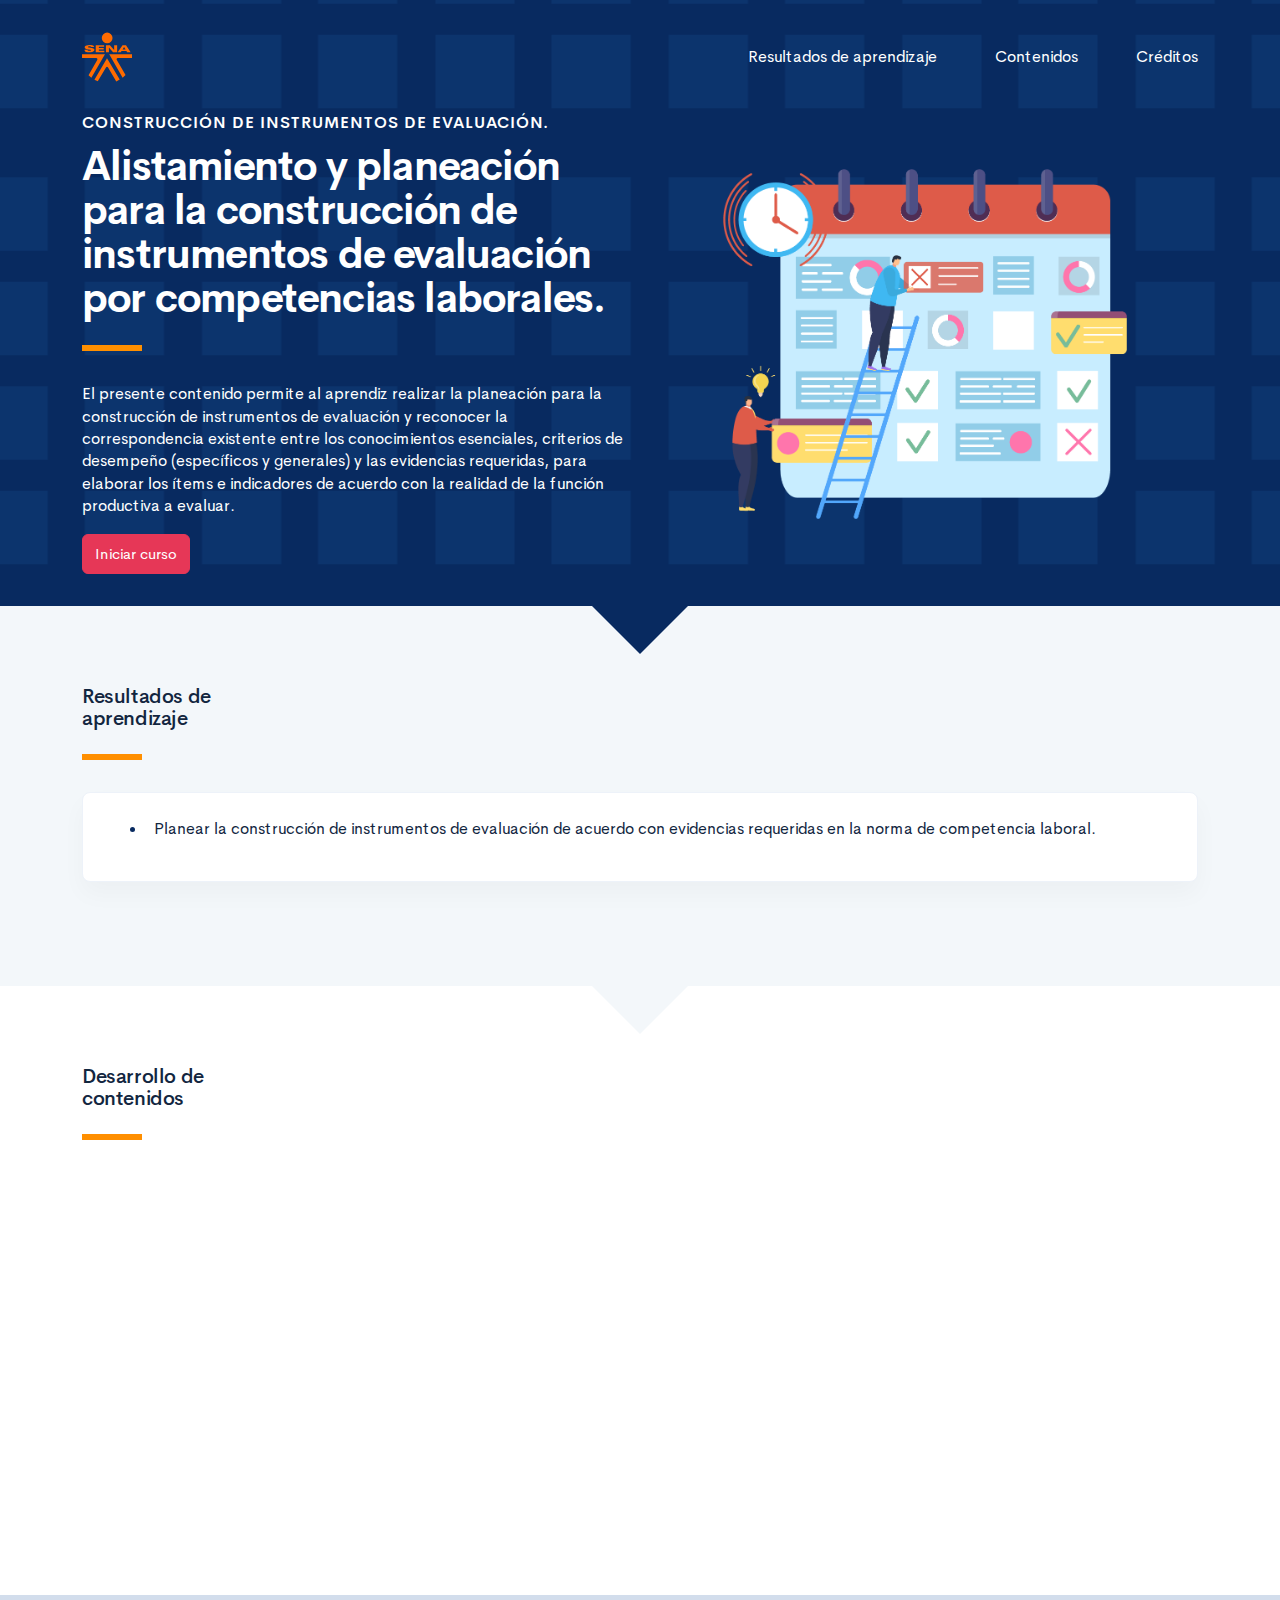
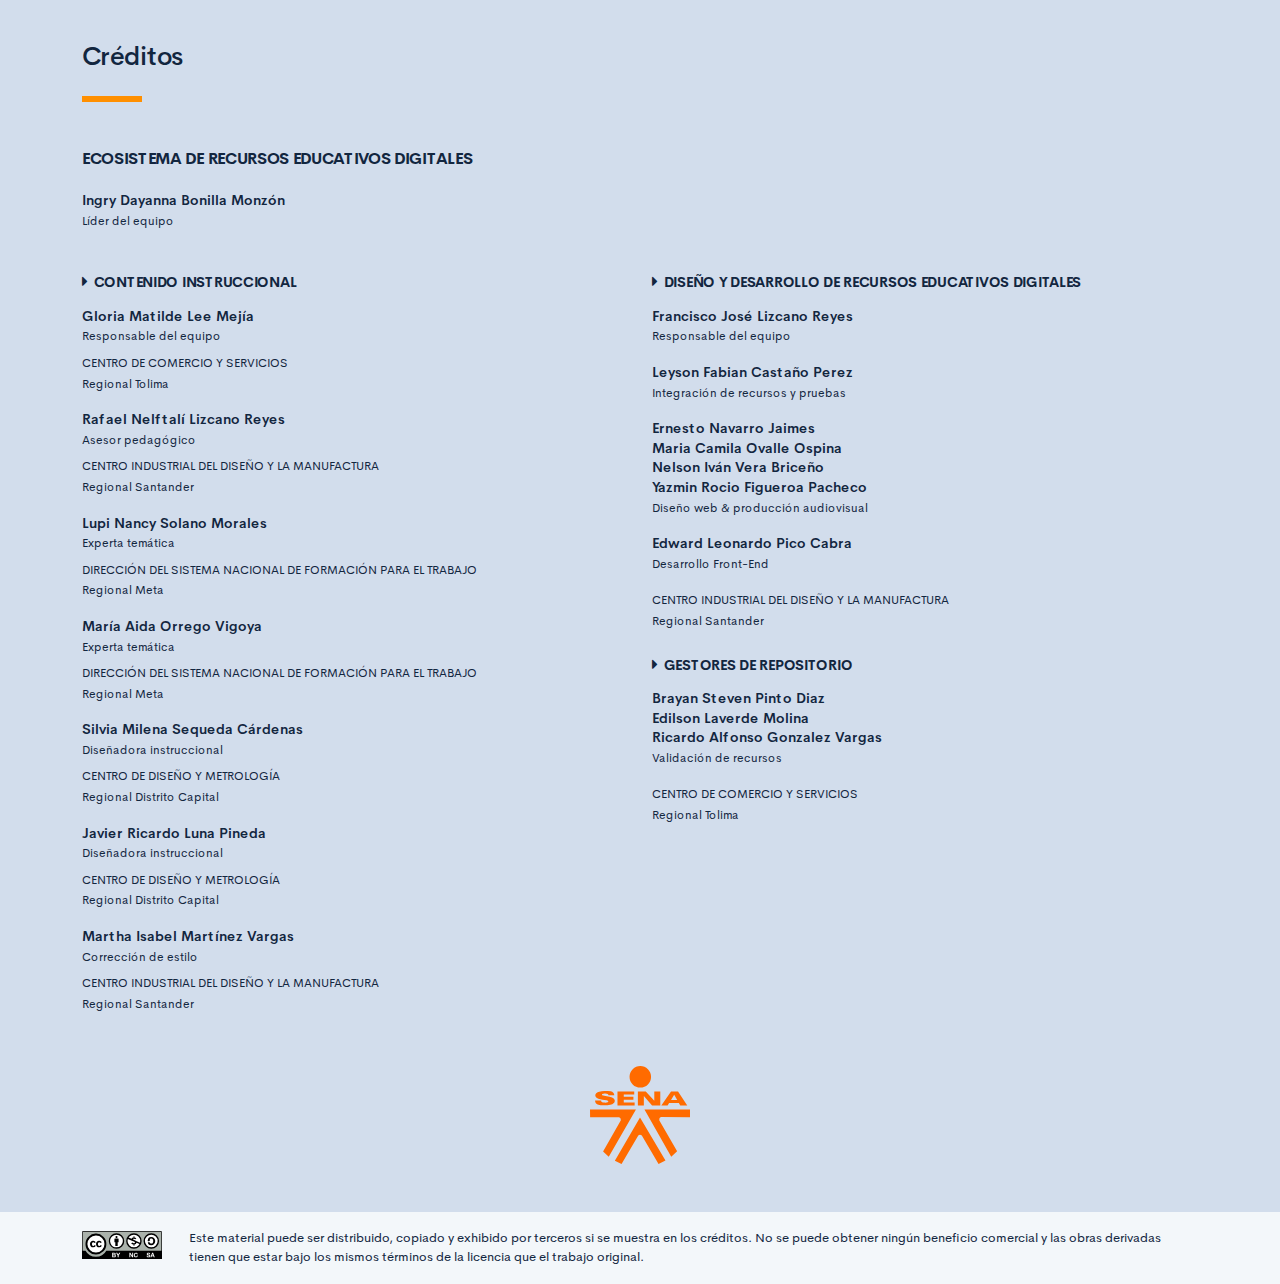
==== commit 98fe5c64: "Integración de videos" ====
--- a/public/index.html
+++ b/public/index.html
@@ -121,7 +121,7 @@
                     </div>
                 </div>
                 <div class="row mt-5">
-                    <div class="col-12 col-md-5">
+                    <div class="col-12 col-md-6">
                         <h4 class="footer-subtitulo-2 mt-0">
                             <div class="fa fa-caret-right mr-2"></div>Contenido Instruccional
                         </h4>
@@ -140,7 +140,7 @@
                         <p class="footer-texto mb-2"><strong>Martha Isabel Martínez Vargas</strong><br /> <span class="text-small">Corrección de estilo<br /></span></p>
                         <p class="footer-texto"><span class="text-small text-uppercase">Centro industrial del diseño y la manufactura</span><br /><span class="text-small">Regional Santander</span></p>
                     </div>
-                    <div class="col-12 col-md-5">
+                    <div class="col-12 col-md-6">
                         <h4 class="footer-subtitulo-2 mt-0">
                             <div class="fa fa-caret-right mr-2"></div>Diseño y desarrollo de recursos educativos digitales
                         </h4>
@@ -160,10 +160,8 @@
                             <strong>Ricardo Alfonso Gonzalez Vargas</strong><br /><span class="text-small">Validación de recursos<br /></span></p>
                         <p class="footer-texto"><span class="text-small text-uppercase">CENTRO DE COMERCIO Y SERVICIOS</span><br /><span class="text-small">Regional Tolima</span></p>
                     </div>
-                    <div class="col-12 col-md-2">
-                        <div class="d-flex flex-column justify-content-center"><img src="assets/images/logos/senaLogo.svg" style="max-width:100px" /></div>
-                    </div>
                 </div>
+                <div class="row justify-content-center align-items-center mt-5"><img src="assets/images/logos/senaLogo.svg" style="max-width:100px" /></div>
             </div>
         </footer>
         <section id="cc">
--- a/public/assets/css/main.css
+++ b/public/assets/css/main.css
@@ -3,6 +3,6 @@
  * Copyright 2011-2019 The Bootstrap Authors
  * Copyright 2011-2019 Twitter, Inc.
  * Licensed under MIT (https://github.com/twbs/bootstrap/blob/master/LICENSE)
- */:root{--blue: #2C7BE5;--indigo: #727cf5;--purple: #6b5eae;--pink: #ff679b;--red: #E63757;--orange: #fd7e14;--yellow: #F6C343;--green: #00D97E;--teal: #02a8b5;--cyan: #39afd1;--white: #fff;--gray: #95AAC9;--gray-dark: #3B506C;--primary: #12263F;--secondary: #6E84A3;--success: #00A99A;--info: #39afd1;--warning: #ff8f00;--danger: #E63757;--light: #EDF2F9;--dark: #000;--white: #fff;--breakpoint-xs: 0;--breakpoint-sm: 576px;--breakpoint-md: 768px;--breakpoint-lg: 992px;--breakpoint-xl: 1200px;--font-family-sans-serif: "Cerebri Sans", sans-serif;--font-family-monospace: "Courier New", monospace}*,*::before,*::after{box-sizing:border-box}html{font-family:sans-serif;line-height:1.15;-webkit-text-size-adjust:100%;-webkit-tap-highlight-color:rgba(0,0,0,0)}article,aside,figcaption,figure,footer,header,hgroup,main,nav,section{display:block}body{margin:0;font-family:"Cerebri Sans",sans-serif;font-size:.9375rem;font-weight:400;line-height:1.5;color:#12263F;text-align:left;background-color:#F3F7FA}[tabindex="-1"]:focus:not(:focus-visible){outline:0 !important}hr{box-sizing:content-box;height:0;overflow:visible}h1,h2,h3,h4,h5,h6{margin-top:0;margin-bottom:1.125rem}p{margin-top:0;margin-bottom:1rem}abbr[title],abbr[data-original-title]{text-decoration:underline;text-decoration:underline dotted;cursor:help;border-bottom:0;text-decoration-skip-ink:none}address{margin-bottom:1rem;font-style:normal;line-height:inherit}ol,ul,dl{margin-top:0;margin-bottom:1rem}ol ol,ul ul,ol ul,ul ol{margin-bottom:0}dt{font-weight:600}dd{margin-bottom:.5rem;margin-left:0}blockquote{margin:0 0 1rem}b,strong{font-weight:bolder}small{font-size:80%}sub,sup{position:relative;font-size:75%;line-height:0;vertical-align:baseline}sub{bottom:-.25em}sup{top:-.5em}a{color:#2C7BE5;text-decoration:none;background-color:transparent}a:hover{color:#104082;text-decoration:none}a:not([href]){color:inherit;text-decoration:none}a:not([href]):hover{color:inherit;text-decoration:none}pre,code,kbd,samp{font-family:"Courier New",monospace;font-size:1em}pre{margin-top:0;margin-bottom:1rem;overflow:auto}figure{margin:0 0 1rem}img{vertical-align:middle;border-style:none}svg{overflow:hidden;vertical-align:middle}table{border-collapse:collapse}caption{padding-top:1rem;padding-bottom:1rem;color:#95AAC9;text-align:left;caption-side:bottom}th{text-align:inherit}label{display:inline-block;margin-bottom:.5rem}button{border-radius:0}button:focus{outline:1px dotted;outline:5px auto -webkit-focus-ring-color}input,button,select,optgroup,textarea{margin:0;font-family:inherit;font-size:inherit;line-height:inherit}button,input{overflow:visible}button,select{text-transform:none}select{word-wrap:normal}button,[type="button"],[type="reset"],[type="submit"]{-webkit-appearance:button}button:not(:disabled),[type="button"]:not(:disabled),[type="reset"]:not(:disabled),[type="submit"]:not(:disabled){cursor:pointer}button::-moz-focus-inner,[type="button"]::-moz-focus-inner,[type="reset"]::-moz-focus-inner,[type="submit"]::-moz-focus-inner{padding:0;border-style:none}input[type="radio"],input[type="checkbox"]{box-sizing:border-box;padding:0}input[type="date"],input[type="time"],input[type="datetime-local"],input[type="month"]{-webkit-appearance:listbox}textarea{overflow:auto;resize:vertical}fieldset{min-width:0;padding:0;margin:0;border:0}legend{display:block;width:100%;max-width:100%;padding:0;margin-bottom:.5rem;font-size:1.5rem;line-height:inherit;color:inherit;white-space:normal}progress{vertical-align:baseline}[type="number"]::-webkit-inner-spin-button,[type="number"]::-webkit-outer-spin-button{height:auto}[type="search"]{outline-offset:-2px;-webkit-appearance:none}[type="search"]::-webkit-search-decoration{-webkit-appearance:none}::-webkit-file-upload-button{font:inherit;-webkit-appearance:button}output{display:inline-block}summary{display:list-item;cursor:pointer}template{display:none}[hidden]{display:none !important}h1,h2,h3,h4,h5,h6,.h1,.h2,.h3,.h4,.h5,.h6{margin-bottom:1.125rem;font-weight:500;line-height:1.1}h1,.h1{font-size:1.625rem}h2,.h2{font-size:1.25rem}h3,.h3{font-size:1.0625rem}h4,.h4{font-size:.9375rem}h5,.h5{font-size:.8125rem}h6,.h6{font-size:.625rem}.lead{font-size:1.17188rem;font-weight:300}.display-1{font-size:4rem;font-weight:600;line-height:1.1}.display-2{font-size:3.25rem;font-weight:600;line-height:1.1}.display-3{font-size:2.625rem;font-weight:600;line-height:1.1}.display-4{font-size:2rem;font-weight:600;line-height:1.1}hr{margin-top:1rem;margin-bottom:1rem;border:0;border-top:1px solid #E3EBF6}small,.small{font-size:.8125rem;font-weight:400}mark,.mark{padding:.2em;background-color:#fcf8e3}.list-unstyled{padding-left:0;list-style:none}.list-inline{padding-left:0;list-style:none}.list-inline-item{display:inline-block}.list-inline-item:not(:last-child){margin-right:6px}.initialism{font-size:90%;text-transform:uppercase}.blockquote{margin-bottom:1.5rem;font-size:1.17188rem}.blockquote-footer{display:block;font-size:.8125rem;color:#95AAC9}.blockquote-footer::before{content:"\2014\00A0"}.img-fluid{max-width:100%;height:auto}.img-thumbnail{padding:.25rem;background-color:#F3F7FA;border:1px solid #E3EBF6;border-radius:.375rem;max-width:100%;height:auto}.figure{display:inline-block}.figure-img{margin-bottom:.75rem;line-height:1}.figure-caption{font-size:.8125rem;color:#95AAC9}code{font-size:87.5%;color:#2C7BE5;word-wrap:break-word}a>code{color:inherit}kbd{padding:.2rem .4rem;font-size:87.5%;color:#fff;background-color:#283E59;border-radius:.25rem}kbd kbd{padding:0;font-size:100%;font-weight:600}pre{display:block;font-size:87.5%;color:#283E59}pre code{font-size:inherit;color:inherit;word-break:normal}.pre-scrollable{max-height:340px;overflow-y:scroll}.container{width:100%;padding-right:12px;padding-left:12px;margin-right:auto;margin-left:auto}@media (min-width: 576px){.container{max-width:540px}}@media (min-width: 768px){.container{max-width:720px}}@media (min-width: 992px){.container{max-width:960px}}@media (min-width: 1200px){.container{max-width:1140px}}.container-fluid,.container-sm,.container-md,.container-lg,.container-xl{width:100%;padding-right:12px;padding-left:12px;margin-right:auto;margin-left:auto}@media (min-width: 576px){.container,.container-sm{max-width:540px}}@media (min-width: 768px){.container,.container-sm,.container-md{max-width:720px}}@media (min-width: 992px){.container,.container-sm,.container-md,.container-lg{max-width:960px}}@media (min-width: 1200px){.container,.container-sm,.container-md,.container-lg,.container-xl{max-width:1140px}}.row{display:flex;flex-wrap:wrap;margin-right:-12px;margin-left:-12px}.no-gutters{margin-right:0;margin-left:0}.no-gutters>.col,.no-gutters>[class*="col-"]{padding-right:0;padding-left:0}.col-1,.col-2,.col-3,.col-4,.col-5,.col-6,.col-7,.col-8,.col-9,.col-10,.col-11,.col-12,.col,.col-auto,.col-sm-1,.col-sm-2,.col-sm-3,.col-sm-4,.col-sm-5,.col-sm-6,.col-sm-7,.col-sm-8,.col-sm-9,.col-sm-10,.col-sm-11,.col-sm-12,.col-sm,.col-sm-auto,.col-md-1,.col-md-2,.col-md-3,.col-md-4,.col-md-5,.col-md-6,.col-md-7,.col-md-8,.col-md-9,.col-md-10,.col-md-11,.col-md-12,.col-md,.col-md-auto,.col-lg-1,.col-lg-2,.col-lg-3,.col-lg-4,.col-lg-5,.col-lg-6,.col-lg-7,.col-lg-8,.col-lg-9,.col-lg-10,.col-lg-11,.col-lg-12,.col-lg,.col-lg-auto,.col-xl-1,.col-xl-2,.col-xl-3,.col-xl-4,.col-xl-5,.col-xl-6,.col-xl-7,.col-xl-8,.col-xl-9,.col-xl-10,.col-xl-11,.col-xl-12,.col-xl,.col-xl-auto{position:relative;width:100%;padding-right:12px;padding-left:12px}.col{flex-basis:0;flex-grow:1;max-width:100%}.row-cols-1>*{flex:0 0 100%;max-width:100%}.row-cols-2>*{flex:0 0 50%;max-width:50%}.row-cols-3>*{flex:0 0 33.33333%;max-width:33.33333%}.row-cols-4>*{flex:0 0 25%;max-width:25%}.row-cols-5>*{flex:0 0 20%;max-width:20%}.row-cols-6>*{flex:0 0 16.66667%;max-width:16.66667%}.col-auto{flex:0 0 auto;width:auto;max-width:100%}.col-1{flex:0 0 8.33333%;max-width:8.33333%}.col-2{flex:0 0 16.66667%;max-width:16.66667%}.col-3{flex:0 0 25%;max-width:25%}.col-4{flex:0 0 33.33333%;max-width:33.33333%}.col-5{flex:0 0 41.66667%;max-width:41.66667%}.col-6{flex:0 0 50%;max-width:50%}.col-7{flex:0 0 58.33333%;max-width:58.33333%}.col-8{flex:0 0 66.66667%;max-width:66.66667%}.col-9{flex:0 0 75%;max-width:75%}.col-10{flex:0 0 83.33333%;max-width:83.33333%}.col-11{flex:0 0 91.66667%;max-width:91.66667%}.col-12{flex:0 0 100%;max-width:100%}.order-first{order:-1}.order-last{order:13}.order-0{order:0}.order-1{order:1}.order-2{order:2}.order-3{order:3}.order-4{order:4}.order-5{order:5}.order-6{order:6}.order-7{order:7}.order-8{order:8}.order-9{order:9}.order-10{order:10}.order-11{order:11}.order-12{order:12}.offset-1{margin-left:8.33333%}.offset-2{margin-left:16.66667%}.offset-3{margin-left:25%}.offset-4{margin-left:33.33333%}.offset-5{margin-left:41.66667%}.offset-6{margin-left:50%}.offset-7{margin-left:58.33333%}.offset-8{margin-left:66.66667%}.offset-9{margin-left:75%}.offset-10{margin-left:83.33333%}.offset-11{margin-left:91.66667%}@media (min-width: 576px){.col-sm{flex-basis:0;flex-grow:1;max-width:100%}.row-cols-sm-1>*{flex:0 0 100%;max-width:100%}.row-cols-sm-2>*{flex:0 0 50%;max-width:50%}.row-cols-sm-3>*{flex:0 0 33.33333%;max-width:33.33333%}.row-cols-sm-4>*{flex:0 0 25%;max-width:25%}.row-cols-sm-5>*{flex:0 0 20%;max-width:20%}.row-cols-sm-6>*{flex:0 0 16.66667%;max-width:16.66667%}.col-sm-auto{flex:0 0 auto;width:auto;max-width:100%}.col-sm-1{flex:0 0 8.33333%;max-width:8.33333%}.col-sm-2{flex:0 0 16.66667%;max-width:16.66667%}.col-sm-3{flex:0 0 25%;max-width:25%}.col-sm-4{flex:0 0 33.33333%;max-width:33.33333%}.col-sm-5{flex:0 0 41.66667%;max-width:41.66667%}.col-sm-6{flex:0 0 50%;max-width:50%}.col-sm-7{flex:0 0 58.33333%;max-width:58.33333%}.col-sm-8{flex:0 0 66.66667%;max-width:66.66667%}.col-sm-9{flex:0 0 75%;max-width:75%}.col-sm-10{flex:0 0 83.33333%;max-width:83.33333%}.col-sm-11{flex:0 0 91.66667%;max-width:91.66667%}.col-sm-12{flex:0 0 100%;max-width:100%}.order-sm-first{order:-1}.order-sm-last{order:13}.order-sm-0{order:0}.order-sm-1{order:1}.order-sm-2{order:2}.order-sm-3{order:3}.order-sm-4{order:4}.order-sm-5{order:5}.order-sm-6{order:6}.order-sm-7{order:7}.order-sm-8{order:8}.order-sm-9{order:9}.order-sm-10{order:10}.order-sm-11{order:11}.order-sm-12{order:12}.offset-sm-0{margin-left:0}.offset-sm-1{margin-left:8.33333%}.offset-sm-2{margin-left:16.66667%}.offset-sm-3{margin-left:25%}.offset-sm-4{margin-left:33.33333%}.offset-sm-5{margin-left:41.66667%}.offset-sm-6{margin-left:50%}.offset-sm-7{margin-left:58.33333%}.offset-sm-8{margin-left:66.66667%}.offset-sm-9{margin-left:75%}.offset-sm-10{margin-left:83.33333%}.offset-sm-11{margin-left:91.66667%}}@media (min-width: 768px){.col-md{flex-basis:0;flex-grow:1;max-width:100%}.row-cols-md-1>*{flex:0 0 100%;max-width:100%}.row-cols-md-2>*{flex:0 0 50%;max-width:50%}.row-cols-md-3>*{flex:0 0 33.33333%;max-width:33.33333%}.row-cols-md-4>*{flex:0 0 25%;max-width:25%}.row-cols-md-5>*{flex:0 0 20%;max-width:20%}.row-cols-md-6>*{flex:0 0 16.66667%;max-width:16.66667%}.col-md-auto{flex:0 0 auto;width:auto;max-width:100%}.col-md-1{flex:0 0 8.33333%;max-width:8.33333%}.col-md-2{flex:0 0 16.66667%;max-width:16.66667%}.col-md-3{flex:0 0 25%;max-width:25%}.col-md-4{flex:0 0 33.33333%;max-width:33.33333%}.col-md-5{flex:0 0 41.66667%;max-width:41.66667%}.col-md-6{flex:0 0 50%;max-width:50%}.col-md-7{flex:0 0 58.33333%;max-width:58.33333%}.col-md-8{flex:0 0 66.66667%;max-width:66.66667%}.col-md-9{flex:0 0 75%;max-width:75%}.col-md-10{flex:0 0 83.33333%;max-width:83.33333%}.col-md-11{flex:0 0 91.66667%;max-width:91.66667%}.col-md-12{flex:0 0 100%;max-width:100%}.order-md-first{order:-1}.order-md-last{order:13}.order-md-0{order:0}.order-md-1{order:1}.order-md-2{order:2}.order-md-3{order:3}.order-md-4{order:4}.order-md-5{order:5}.order-md-6{order:6}.order-md-7{order:7}.order-md-8{order:8}.order-md-9{order:9}.order-md-10{order:10}.order-md-11{order:11}.order-md-12{order:12}.offset-md-0{margin-left:0}.offset-md-1{margin-left:8.33333%}.offset-md-2{margin-left:16.66667%}.offset-md-3{margin-left:25%}.offset-md-4{margin-left:33.33333%}.offset-md-5{margin-left:41.66667%}.offset-md-6{margin-left:50%}.offset-md-7{margin-left:58.33333%}.offset-md-8{margin-left:66.66667%}.offset-md-9{margin-left:75%}.offset-md-10{margin-left:83.33333%}.offset-md-11{margin-left:91.66667%}}@media (min-width: 992px){.col-lg{flex-basis:0;flex-grow:1;max-width:100%}.row-cols-lg-1>*{flex:0 0 100%;max-width:100%}.row-cols-lg-2>*{flex:0 0 50%;max-width:50%}.row-cols-lg-3>*{flex:0 0 33.33333%;max-width:33.33333%}.row-cols-lg-4>*{flex:0 0 25%;max-width:25%}.row-cols-lg-5>*{flex:0 0 20%;max-width:20%}.row-cols-lg-6>*{flex:0 0 16.66667%;max-width:16.66667%}.col-lg-auto{flex:0 0 auto;width:auto;max-width:100%}.col-lg-1{flex:0 0 8.33333%;max-width:8.33333%}.col-lg-2{flex:0 0 16.66667%;max-width:16.66667%}.col-lg-3{flex:0 0 25%;max-width:25%}.col-lg-4{flex:0 0 33.33333%;max-width:33.33333%}.col-lg-5{flex:0 0 41.66667%;max-width:41.66667%}.col-lg-6{flex:0 0 50%;max-width:50%}.col-lg-7{flex:0 0 58.33333%;max-width:58.33333%}.col-lg-8{flex:0 0 66.66667%;max-width:66.66667%}.col-lg-9{flex:0 0 75%;max-width:75%}.col-lg-10{flex:0 0 83.33333%;max-width:83.33333%}.col-lg-11{flex:0 0 91.66667%;max-width:91.66667%}.col-lg-12{flex:0 0 100%;max-width:100%}.order-lg-first{order:-1}.order-lg-last{order:13}.order-lg-0{order:0}.order-lg-1{order:1}.order-lg-2{order:2}.order-lg-3{order:3}.order-lg-4{order:4}.order-lg-5{order:5}.order-lg-6{order:6}.order-lg-7{order:7}.order-lg-8{order:8}.order-lg-9{order:9}.order-lg-10{order:10}.order-lg-11{order:11}.order-lg-12{order:12}.offset-lg-0{margin-left:0}.offset-lg-1{margin-left:8.33333%}.offset-lg-2{margin-left:16.66667%}.offset-lg-3{margin-left:25%}.offset-lg-4{margin-left:33.33333%}.offset-lg-5{margin-left:41.66667%}.offset-lg-6{margin-left:50%}.offset-lg-7{margin-left:58.33333%}.offset-lg-8{margin-left:66.66667%}.offset-lg-9{margin-left:75%}.offset-lg-10{margin-left:83.33333%}.offset-lg-11{margin-left:91.66667%}}@media (min-width: 1200px){.col-xl{flex-basis:0;flex-grow:1;max-width:100%}.row-cols-xl-1>*{flex:0 0 100%;max-width:100%}.row-cols-xl-2>*{flex:0 0 50%;max-width:50%}.row-cols-xl-3>*{flex:0 0 33.33333%;max-width:33.33333%}.row-cols-xl-4>*{flex:0 0 25%;max-width:25%}.row-cols-xl-5>*{flex:0 0 20%;max-width:20%}.row-cols-xl-6>*{flex:0 0 16.66667%;max-width:16.66667%}.col-xl-auto{flex:0 0 auto;width:auto;max-width:100%}.col-xl-1{flex:0 0 8.33333%;max-width:8.33333%}.col-xl-2{flex:0 0 16.66667%;max-width:16.66667%}.col-xl-3{flex:0 0 25%;max-width:25%}.col-xl-4{flex:0 0 33.33333%;max-width:33.33333%}.col-xl-5{flex:0 0 41.66667%;max-width:41.66667%}.col-xl-6{flex:0 0 50%;max-width:50%}.col-xl-7{flex:0 0 58.33333%;max-width:58.33333%}.col-xl-8{flex:0 0 66.66667%;max-width:66.66667%}.col-xl-9{flex:0 0 75%;max-width:75%}.col-xl-10{flex:0 0 83.33333%;max-width:83.33333%}.col-xl-11{flex:0 0 91.66667%;max-width:91.66667%}.col-xl-12{flex:0 0 100%;max-width:100%}.order-xl-first{order:-1}.order-xl-last{order:13}.order-xl-0{order:0}.order-xl-1{order:1}.order-xl-2{order:2}.order-xl-3{order:3}.order-xl-4{order:4}.order-xl-5{order:5}.order-xl-6{order:6}.order-xl-7{order:7}.order-xl-8{order:8}.order-xl-9{order:9}.order-xl-10{order:10}.order-xl-11{order:11}.order-xl-12{order:12}.offset-xl-0{margin-left:0}.offset-xl-1{margin-left:8.33333%}.offset-xl-2{margin-left:16.66667%}.offset-xl-3{margin-left:25%}.offset-xl-4{margin-left:33.33333%}.offset-xl-5{margin-left:41.66667%}.offset-xl-6{margin-left:50%}.offset-xl-7{margin-left:58.33333%}.offset-xl-8{margin-left:66.66667%}.offset-xl-9{margin-left:75%}.offset-xl-10{margin-left:83.33333%}.offset-xl-11{margin-left:91.66667%}}.table{width:100%;margin-bottom:1.5rem;color:#12263F}.table th,.table td{padding:1rem;vertical-align:top;border-top:1px solid #EDF2F9}.table thead th{vertical-align:bottom;border-bottom:2px solid #EDF2F9}.table tbody+tbody{border-top:2px solid #EDF2F9}.table-sm th,.table-sm td{padding:1rem}.table-bordered{border:1px solid #EDF2F9}.table-bordered th,.table-bordered td{border:1px solid #EDF2F9}.table-bordered thead th,.table-bordered thead td{border-bottom-width:2px}.table-borderless th,.table-borderless td,.table-borderless thead th,.table-borderless tbody+tbody{border:0}.table-striped tbody tr:nth-of-type(even){background-color:#F9FBFD}.table-hover tbody tr:hover{color:#12263F;background-color:#F9FBFD}.table-primary,.table-primary>th,.table-primary>td{background-color:#bdc2c9}.table-primary th,.table-primary td,.table-primary thead th,.table-primary tbody+tbody{border-color:#848e9b}.table-hover .table-primary:hover{background-color:#afb5be}.table-hover .table-primary:hover>td,.table-hover .table-primary:hover>th{background-color:#afb5be}.table-secondary,.table-secondary>th,.table-secondary>td{background-color:#d6dde5}.table-secondary th,.table-secondary td,.table-secondary thead th,.table-secondary tbody+tbody{border-color:#b4bfcf}.table-hover .table-secondary:hover{background-color:#c6d0db}.table-hover .table-secondary:hover>td,.table-hover .table-secondary:hover>th{background-color:#c6d0db}.table-success,.table-success>th,.table-success>td{background-color:#b8e7e3}.table-success th,.table-success td,.table-success thead th,.table-success tbody+tbody{border-color:#7ad2ca}.table-hover .table-success:hover{background-color:#a5e1db}.table-hover .table-success:hover>td,.table-hover .table-success:hover>th{background-color:#a5e1db}.table-info,.table-info>th,.table-info>td{background-color:#c8e9f2}.table-info th,.table-info td,.table-info thead th,.table-info tbody+tbody{border-color:#98d5e7}.table-hover .table-info:hover{background-color:#b3e1ed}.table-hover .table-info:hover>td,.table-hover .table-info:hover>th{background-color:#b3e1ed}.table-warning,.table-warning>th,.table-warning>td{background-color:#ffe0b8}.table-warning th,.table-warning td,.table-warning thead th,.table-warning tbody+tbody{border-color:#ffc57a}.table-hover .table-warning:hover{background-color:#ffd59f}.table-hover .table-warning:hover>td,.table-hover .table-warning:hover>th{background-color:#ffd59f}.table-danger,.table-danger>th,.table-danger>td{background-color:#f8c7d0}.table-danger th,.table-danger td,.table-danger thead th,.table-danger tbody+tbody{border-color:#f297a8}.table-hover .table-danger:hover{background-color:#f5b0bd}.table-hover .table-danger:hover>td,.table-hover .table-danger:hover>th{background-color:#f5b0bd}.table-light,.table-light>th,.table-light>td{background-color:#fafbfd}.table-light th,.table-light td,.table-light thead th,.table-light tbody+tbody{border-color:#f6f8fc}.table-hover .table-light:hover{background-color:#e8ecf6}.table-hover .table-light:hover>td,.table-hover .table-light:hover>th{background-color:#e8ecf6}.table-dark,.table-dark>th,.table-dark>td{background-color:#b8b8b8}.table-dark th,.table-dark td,.table-dark thead th,.table-dark tbody+tbody{border-color:#7a7a7a}.table-hover .table-dark:hover{background-color:#ababab}.table-hover .table-dark:hover>td,.table-hover .table-dark:hover>th{background-color:#ababab}.table-white,.table-white>th,.table-white>td{background-color:#fff}.table-white th,.table-white td,.table-white thead th,.table-white tbody+tbody{border-color:#fff}.table-hover .table-white:hover{background-color:#f2f2f2}.table-hover .table-white:hover>td,.table-hover .table-white:hover>th{background-color:#f2f2f2}.table-active,.table-active>th,.table-active>td{background-color:#F9FBFD}.table-hover .table-active:hover{background-color:#e6eef7}.table-hover .table-active:hover>td,.table-hover .table-active:hover>th{background-color:#e6eef7}.table .thead-dark th{color:#fff;background-color:#3B506C;border-color:#496285}.table .thead-light th{color:#95AAC9;background-color:#F9FBFD;border-color:#EDF2F9}.table-dark{color:#fff;background-color:#3B506C}.table-dark th,.table-dark td,.table-dark thead th{border-color:#496285}.table-dark.table-bordered{border:0}.table-dark.table-striped tbody tr:nth-of-type(even){background-color:rgba(255,255,255,0.05)}.table-dark.table-hover tbody tr:hover{color:#fff;background-color:rgba(255,255,255,0.075)}@media (max-width: 575.98px){.table-responsive-sm{display:block;width:100%;overflow-x:auto;-webkit-overflow-scrolling:touch}.table-responsive-sm>.table-bordered{border:0}}@media (max-width: 767.98px){.table-responsive-md{display:block;width:100%;overflow-x:auto;-webkit-overflow-scrolling:touch}.table-responsive-md>.table-bordered{border:0}}@media (max-width: 991.98px){.table-responsive-lg{display:block;width:100%;overflow-x:auto;-webkit-overflow-scrolling:touch}.table-responsive-lg>.table-bordered{border:0}}@media (max-width: 1199.98px){.table-responsive-xl{display:block;width:100%;overflow-x:auto;-webkit-overflow-scrolling:touch}.table-responsive-xl>.table-bordered{border:0}}.table-responsive{display:block;width:100%;overflow-x:auto;-webkit-overflow-scrolling:touch}.table-responsive>.table-bordered{border:0}.form-control{display:block;width:100%;height:calc(1.5em + 1rem + 2px);padding:.5rem .75rem;font-size:.9375rem;font-weight:400;line-height:1.5;color:#12263F;background-color:#fff;background-clip:padding-box;border:1px solid #D2DDEC;border-radius:.375rem;transition:border-color 0.15s ease-in-out,box-shadow 0.15s ease-in-out}@media (prefers-reduced-motion: reduce){.form-control{transition:none}}.form-control::-ms-expand{background-color:transparent;border:0}.form-control:-moz-focusring{color:transparent;text-shadow:0 0 0 #12263F}.form-control:focus{color:#12263F;background-color:#fff;border-color:#12263F;outline:0;box-shadow:rgba(0,0,0,0)}.form-control::placeholder{color:#B1C2D9;opacity:1}.form-control:disabled,.form-control[readonly]{background-color:#fff;opacity:1}select.form-control:focus::-ms-value{color:#12263F;background-color:#fff}.form-control-file,.form-control-range{display:block;width:100%}.col-form-label{padding-top:calc(.5rem + 1px);padding-bottom:calc(.5rem + 1px);margin-bottom:0;font-size:inherit;line-height:1.5}.col-form-label-lg{padding-top:calc(.75rem + 1px);padding-bottom:calc(.75rem + 1px);font-size:.9375rem;line-height:1.5}.col-form-label-sm{padding-top:calc(.125rem + 1px);padding-bottom:calc(.125rem + 1px);font-size:.8125rem;line-height:1.75}.form-control-plaintext{display:block;width:100%;padding:.5rem 0;margin-bottom:0;font-size:.9375rem;line-height:1.5;color:#12263F;background-color:transparent;border:solid transparent;border-width:1px 0}.form-control-plaintext.form-control-sm,.form-control-plaintext.form-control-lg{padding-right:0;padding-left:0}.form-control-sm{height:calc(1.75em + .25rem + 2px);padding:.125rem .5rem;font-size:.8125rem;line-height:1.75;border-radius:.25rem}.form-control-lg{height:calc(1.5em + 1.5rem + 2px);padding:.75rem 1.25rem;font-size:.9375rem;line-height:1.5;border-radius:.5rem}select.form-control[size],select.form-control[multiple]{height:auto}textarea.form-control{height:auto}.form-group{margin-bottom:1.375rem}.form-text{display:block;margin-top:.25rem}.form-row{display:flex;flex-wrap:wrap;margin-right:-5px;margin-left:-5px}.form-row>.col,.form-row>[class*="col-"]{padding-right:5px;padding-left:5px}.form-check{position:relative;display:block;padding-left:1.25rem}.form-check-input{position:absolute;margin-top:.3rem;margin-left:-1.25rem}.form-check-input[disabled] ~ .form-check-label,.form-check-input:disabled ~ .form-check-label{color:#95AAC9}.form-check-label{margin-bottom:0}.form-check-inline{display:inline-flex;align-items:center;padding-left:0;margin-right:.75rem}.form-check-inline .form-check-input{position:static;margin-top:0;margin-right:.3125rem;margin-left:0}.valid-feedback{display:none;width:100%;margin-top:.25rem;font-size:.8125rem;color:#00A99A}.valid-tooltip{position:absolute;top:100%;z-index:5;display:none;max-width:100%;padding:.25rem .5rem;margin-top:.1rem;font-size:.8125rem;line-height:1.5;color:#fff;background-color:#00a99a;border-radius:.375rem}.was-validated :valid ~ .valid-feedback,.was-validated :valid ~ .valid-tooltip,.is-valid ~ .valid-feedback,.is-valid ~ .valid-tooltip{display:block}.was-validated .form-control:valid,.form-control.is-valid{border-color:#00A99A}.was-validated .form-control:valid:focus,.form-control.is-valid:focus{border-color:#00A99A;box-shadow:0 0 0 .15rem rgba(0,169,154,0.25)}.was-validated .custom-select:valid,.custom-select.is-valid{border-color:#00A99A}.was-validated .custom-select:valid:focus,.custom-select.is-valid:focus{border-color:#00A99A;box-shadow:0 0 0 .15rem rgba(0,169,154,0.25)}.was-validated .form-check-input:valid ~ .form-check-label,.form-check-input.is-valid ~ .form-check-label{color:#00A99A}.was-validated .form-check-input:valid ~ .valid-feedback,.was-validated .form-check-input:valid ~ .valid-tooltip,.form-check-input.is-valid ~ .valid-feedback,.form-check-input.is-valid ~ .valid-tooltip{display:block}.was-validated .custom-control-input:valid ~ .custom-control-label,.custom-control-input.is-valid ~ .custom-control-label{color:#00A99A}.was-validated .custom-control-input:valid ~ .custom-control-label::before,.custom-control-input.is-valid ~ .custom-control-label::before{border-color:#00A99A}.was-validated .custom-control-input:valid:checked ~ .custom-control-label::before,.custom-control-input.is-valid:checked ~ .custom-control-label::before{border-color:#00dcc8;background-color:#00dcc8}.was-validated .custom-control-input:valid:focus ~ .custom-control-label::before,.custom-control-input.is-valid:focus ~ .custom-control-label::before{box-shadow:0 0 0 .15rem rgba(0,169,154,0.25)}.was-validated .custom-control-input:valid:focus:not(:checked) ~ .custom-control-label::before,.custom-control-input.is-valid:focus:not(:checked) ~ .custom-control-label::before{border-color:#00A99A}.was-validated .custom-file-input:valid ~ .custom-file-label,.custom-file-input.is-valid ~ .custom-file-label{border-color:#00A99A}.was-validated .custom-file-input:valid:focus ~ .custom-file-label,.custom-file-input.is-valid:focus ~ .custom-file-label{border-color:#00A99A;box-shadow:0 0 0 .15rem rgba(0,169,154,0.25)}.invalid-feedback{display:none;width:100%;margin-top:.25rem;font-size:.8125rem;color:#E63757}.invalid-tooltip{position:absolute;top:100%;z-index:5;display:none;max-width:100%;padding:.25rem .5rem;margin-top:.1rem;font-size:.8125rem;line-height:1.5;color:#fff;background-color:#e63757;border-radius:.375rem}.was-validated :invalid ~ .invalid-feedback,.was-validated :invalid ~ .invalid-tooltip,.is-invalid ~ .invalid-feedback,.is-invalid ~ .invalid-tooltip{display:block}.was-validated .form-control:invalid,.form-control.is-invalid{border-color:#E63757}.was-validated .form-control:invalid:focus,.form-control.is-invalid:focus{border-color:#E63757;box-shadow:0 0 0 .15rem rgba(230,55,87,0.25)}.was-validated .custom-select:invalid,.custom-select.is-invalid{border-color:#E63757}.was-validated .custom-select:invalid:focus,.custom-select.is-invalid:focus{border-color:#E63757;box-shadow:0 0 0 .15rem rgba(230,55,87,0.25)}.was-validated .form-check-input:invalid ~ .form-check-label,.form-check-input.is-invalid ~ .form-check-label{color:#E63757}.was-validated .form-check-input:invalid ~ .invalid-feedback,.was-validated .form-check-input:invalid ~ .invalid-tooltip,.form-check-input.is-invalid ~ .invalid-feedback,.form-check-input.is-invalid ~ .invalid-tooltip{display:block}.was-validated .custom-control-input:invalid ~ .custom-control-label,.custom-control-input.is-invalid ~ .custom-control-label{color:#E63757}.was-validated .custom-control-input:invalid ~ .custom-control-label::before,.custom-control-input.is-invalid ~ .custom-control-label::before{border-color:#E63757}.was-validated .custom-control-input:invalid:checked ~ .custom-control-label::before,.custom-control-input.is-invalid:checked ~ .custom-control-label::before{border-color:#ec647d;background-color:#ec647d}.was-validated .custom-control-input:invalid:focus ~ .custom-control-label::before,.custom-control-input.is-invalid:focus ~ .custom-control-label::before{box-shadow:0 0 0 .15rem rgba(230,55,87,0.25)}.was-validated .custom-control-input:invalid:focus:not(:checked) ~ .custom-control-label::before,.custom-control-input.is-invalid:focus:not(:checked) ~ .custom-control-label::before{border-color:#E63757}.was-validated .custom-file-input:invalid ~ .custom-file-label,.custom-file-input.is-invalid ~ .custom-file-label{border-color:#E63757}.was-validated .custom-file-input:invalid:focus ~ .custom-file-label,.custom-file-input.is-invalid:focus ~ .custom-file-label{border-color:#E63757;box-shadow:0 0 0 .15rem rgba(230,55,87,0.25)}.form-inline{display:flex;flex-flow:row wrap;align-items:center}.form-inline .form-check{width:100%}@media (min-width: 576px){.form-inline label{display:flex;align-items:center;justify-content:center;margin-bottom:0}.form-inline .form-group{display:flex;flex:0 0 auto;flex-flow:row wrap;align-items:center;margin-bottom:0}.form-inline .form-control{display:inline-block;width:auto;vertical-align:middle}.form-inline .form-control-plaintext{display:inline-block}.form-inline .input-group,.form-inline .custom-select{width:auto}.form-inline .form-check{display:flex;align-items:center;justify-content:center;width:auto;padding-left:0}.form-inline .form-check-input{position:relative;flex-shrink:0;margin-top:0;margin-right:.25rem;margin-left:0}.form-inline .custom-control{align-items:center;justify-content:center}.form-inline .custom-control-label{margin-bottom:0}}.btn{display:inline-block;font-weight:400;color:#12263F;text-align:center;vertical-align:middle;cursor:pointer;user-select:none;background-color:transparent;border:1px solid transparent;padding:.5rem .75rem;font-size:.9375rem;line-height:1.5;border-radius:.375rem;transition:color 0.15s ease-in-out,background-color 0.15s ease-in-out,border-color 0.15s ease-in-out,box-shadow 0.15s ease-in-out}@media (prefers-reduced-motion: reduce){.btn{transition:none}}.btn:hover{color:#12263F;text-decoration:none}.btn:focus,.btn.focus{outline:0;box-shadow:0 0 0 .15rem rgba(18,38,63,0.25)}.btn.disabled,.btn:disabled{opacity:.65}a.btn.disabled,fieldset:disabled a.btn{pointer-events:none}.btn-primary{color:#fff;background-color:#12263F;border-color:#12263F}.btn-primary:hover{color:#fff;background-color:#0a1421;border-color:#070e17}.btn-primary:focus,.btn-primary.focus{color:#fff;background-color:#0a1421;border-color:#070e17;box-shadow:0 0 0 .15rem rgba(54,71,92,0.5)}.btn-primary.disabled,.btn-primary:disabled{color:#fff;background-color:#12263F;border-color:#12263F}.btn-primary:not(:disabled):not(.disabled):active,.btn-primary:not(:disabled):not(.disabled).active,.show>.btn-primary.dropdown-toggle{color:#fff;background-color:#070e17;border-color:#04080d}.btn-primary:not(:disabled):not(.disabled):active:focus,.btn-primary:not(:disabled):not(.disabled).active:focus,.show>.btn-primary.dropdown-toggle:focus{box-shadow:0 0 0 .15rem rgba(54,71,92,0.5)}.btn-secondary{color:#fff;background-color:#6E84A3;border-color:#6E84A3}.btn-secondary:hover{color:#fff;background-color:#5b7190;border-color:#566b88}.btn-secondary:focus,.btn-secondary.focus{color:#fff;background-color:#5b7190;border-color:#566b88;box-shadow:0 0 0 .15rem rgba(132,150,177,0.5)}.btn-secondary.disabled,.btn-secondary:disabled{color:#fff;background-color:#6E84A3;border-color:#6E84A3}.btn-secondary:not(:disabled):not(.disabled):active,.btn-secondary:not(:disabled):not(.disabled).active,.show>.btn-secondary.dropdown-toggle{color:#fff;background-color:#566b88;border-color:#516580}.btn-secondary:not(:disabled):not(.disabled):active:focus,.btn-secondary:not(:disabled):not(.disabled).active:focus,.show>.btn-secondary.dropdown-toggle:focus{box-shadow:0 0 0 .15rem rgba(132,150,177,0.5)}.btn-success{color:#fff;background-color:#00A99A;border-color:#00A99A}.btn-success:hover{color:#fff;background-color:#008377;border-color:#00766c}.btn-success:focus,.btn-success.focus{color:#fff;background-color:#008377;border-color:#00766c;box-shadow:0 0 0 .15rem rgba(38,182,169,0.5)}.btn-success.disabled,.btn-success:disabled{color:#fff;background-color:#00A99A;border-color:#00A99A}.btn-success:not(:disabled):not(.disabled):active,.btn-success:not(:disabled):not(.disabled).active,.show>.btn-success.dropdown-toggle{color:#fff;background-color:#00766c;border-color:#006960}.btn-success:not(:disabled):not(.disabled):active:focus,.btn-success:not(:disabled):not(.disabled).active:focus,.show>.btn-success.dropdown-toggle:focus{box-shadow:0 0 0 .15rem rgba(38,182,169,0.5)}.btn-info{color:#fff;background-color:#39afd1;border-color:#39afd1}.btn-info:hover{color:#fff;background-color:#2b99b9;border-color:#2991ae}.btn-info:focus,.btn-info.focus{color:#fff;background-color:#2b99b9;border-color:#2991ae;box-shadow:0 0 0 .15rem rgba(87,187,216,0.5)}.btn-info.disabled,.btn-info:disabled{color:#fff;background-color:#39afd1;border-color:#39afd1}.btn-info:not(:disabled):not(.disabled):active,.btn-info:not(:disabled):not(.disabled).active,.show>.btn-info.dropdown-toggle{color:#fff;background-color:#2991ae;border-color:#2688a4}.btn-info:not(:disabled):not(.disabled):active:focus,.btn-info:not(:disabled):not(.disabled).active:focus,.show>.btn-info.dropdown-toggle:focus{box-shadow:0 0 0 .15rem rgba(87,187,216,0.5)}.btn-warning{color:#283E59;background-color:#ff8f00;border-color:#ff8f00}.btn-warning:hover{color:#fff;background-color:#d97a00;border-color:#cc7200}.btn-warning:focus,.btn-warning.focus{color:#fff;background-color:#d97a00;border-color:#cc7200;box-shadow:0 0 0 .15rem rgba(223,131,13,0.5)}.btn-warning.disabled,.btn-warning:disabled{color:#283E59;background-color:#ff8f00;border-color:#ff8f00}.btn-warning:not(:disabled):not(.disabled):active,.btn-warning:not(:disabled):not(.disabled).active,.show>.btn-warning.dropdown-toggle{color:#fff;background-color:#cc7200;border-color:#bf6b00}.btn-warning:not(:disabled):not(.disabled):active:focus,.btn-warning:not(:disabled):not(.disabled).active:focus,.show>.btn-warning.dropdown-toggle:focus{box-shadow:0 0 0 .15rem rgba(223,131,13,0.5)}.btn-danger{color:#fff;background-color:#E63757;border-color:#E63757}.btn-danger:hover{color:#fff;background-color:#db1b3f;border-color:#d01a3b}.btn-danger:focus,.btn-danger.focus{color:#fff;background-color:#db1b3f;border-color:#d01a3b;box-shadow:0 0 0 .15rem rgba(234,85,112,0.5)}.btn-danger.disabled,.btn-danger:disabled{color:#fff;background-color:#E63757;border-color:#E63757}.btn-danger:not(:disabled):not(.disabled):active,.btn-danger:not(:disabled):not(.disabled).active,.show>.btn-danger.dropdown-toggle{color:#fff;background-color:#d01a3b;border-color:#c51938}.btn-danger:not(:disabled):not(.disabled):active:focus,.btn-danger:not(:disabled):not(.disabled).active:focus,.show>.btn-danger.dropdown-toggle:focus{box-shadow:0 0 0 .15rem rgba(234,85,112,0.5)}.btn-light{color:#283E59;background-color:#EDF2F9;border-color:#EDF2F9}.btn-light:hover{color:#283E59;background-color:#d0ddef;border-color:#c7d6ec}.btn-light:focus,.btn-light.focus{color:#283E59;background-color:#d0ddef;border-color:#c7d6ec;box-shadow:0 0 0 .15rem rgba(207,215,225,0.5)}.btn-light.disabled,.btn-light:disabled{color:#283E59;background-color:#EDF2F9;border-color:#EDF2F9}.btn-light:not(:disabled):not(.disabled):active,.btn-light:not(:disabled):not(.disabled).active,.show>.btn-light.dropdown-toggle{color:#283E59;background-color:#c7d6ec;border-color:#bdcfe9}.btn-light:not(:disabled):not(.disabled):active:focus,.btn-light:not(:disabled):not(.disabled).active:focus,.show>.btn-light.dropdown-toggle:focus{box-shadow:0 0 0 .15rem rgba(207,215,225,0.5)}.btn-dark{color:#fff;background-color:#000;border-color:#000}.btn-dark:hover{color:#fff;background-color:#000;border-color:#000}.btn-dark:focus,.btn-dark.focus{color:#fff;background-color:#000;border-color:#000;box-shadow:0 0 0 .15rem rgba(38,38,38,0.5)}.btn-dark.disabled,.btn-dark:disabled{color:#fff;background-color:#000;border-color:#000}.btn-dark:not(:disabled):not(.disabled):active,.btn-dark:not(:disabled):not(.disabled).active,.show>.btn-dark.dropdown-toggle{color:#fff;background-color:#000;border-color:#000}.btn-dark:not(:disabled):not(.disabled):active:focus,.btn-dark:not(:disabled):not(.disabled).active:focus,.show>.btn-dark.dropdown-toggle:focus{box-shadow:0 0 0 .15rem rgba(38,38,38,0.5)}.btn-white{color:#283E59;background-color:#fff;border-color:#fff}.btn-white:hover{color:#283E59;background-color:#ececec;border-color:#e6e6e6}.btn-white:focus,.btn-white.focus{color:#283E59;background-color:#ececec;border-color:#e6e6e6;box-shadow:0 0 0 .15rem rgba(223,226,230,0.5)}.btn-white.disabled,.btn-white:disabled{color:#283E59;background-color:#fff;border-color:#fff}.btn-white:not(:disabled):not(.disabled):active,.btn-white:not(:disabled):not(.disabled).active,.show>.btn-white.dropdown-toggle{color:#283E59;background-color:#e6e6e6;border-color:#dfdfdf}.btn-white:not(:disabled):not(.disabled):active:focus,.btn-white:not(:disabled):not(.disabled).active:focus,.show>.btn-white.dropdown-toggle:focus{box-shadow:0 0 0 .15rem rgba(223,226,230,0.5)}.btn-outline-primary{color:#12263F;border-color:#12263F}.btn-outline-primary:hover{color:#fff;background-color:#12263F;border-color:#12263F}.btn-outline-primary:focus,.btn-outline-primary.focus{box-shadow:0 0 0 .15rem rgba(18,38,63,0.5)}.btn-outline-primary.disabled,.btn-outline-primary:disabled{color:#12263F;background-color:transparent}.btn-outline-primary:not(:disabled):not(.disabled):active,.btn-outline-primary:not(:disabled):not(.disabled).active,.show>.btn-outline-primary.dropdown-toggle{color:#fff;background-color:#12263F;border-color:#12263F}.btn-outline-primary:not(:disabled):not(.disabled):active:focus,.btn-outline-primary:not(:disabled):not(.disabled).active:focus,.show>.btn-outline-primary.dropdown-toggle:focus{box-shadow:0 0 0 .15rem rgba(18,38,63,0.5)}.btn-outline-secondary{color:#6E84A3;border-color:#6E84A3}.btn-outline-secondary:hover{color:#fff;background-color:#6E84A3;border-color:#6E84A3}.btn-outline-secondary:focus,.btn-outline-secondary.focus{box-shadow:0 0 0 .15rem rgba(110,132,163,0.5)}.btn-outline-secondary.disabled,.btn-outline-secondary:disabled{color:#6E84A3;background-color:transparent}.btn-outline-secondary:not(:disabled):not(.disabled):active,.btn-outline-secondary:not(:disabled):not(.disabled).active,.show>.btn-outline-secondary.dropdown-toggle{color:#fff;background-color:#6E84A3;border-color:#6E84A3}.btn-outline-secondary:not(:disabled):not(.disabled):active:focus,.btn-outline-secondary:not(:disabled):not(.disabled).active:focus,.show>.btn-outline-secondary.dropdown-toggle:focus{box-shadow:0 0 0 .15rem rgba(110,132,163,0.5)}.btn-outline-success{color:#00A99A;border-color:#00A99A}.btn-outline-success:hover{color:#fff;background-color:#00A99A;border-color:#00A99A}.btn-outline-success:focus,.btn-outline-success.focus{box-shadow:0 0 0 .15rem rgba(0,169,154,0.5)}.btn-outline-success.disabled,.btn-outline-success:disabled{color:#00A99A;background-color:transparent}.btn-outline-success:not(:disabled):not(.disabled):active,.btn-outline-success:not(:disabled):not(.disabled).active,.show>.btn-outline-success.dropdown-toggle{color:#fff;background-color:#00A99A;border-color:#00A99A}.btn-outline-success:not(:disabled):not(.disabled):active:focus,.btn-outline-success:not(:disabled):not(.disabled).active:focus,.show>.btn-outline-success.dropdown-toggle:focus{box-shadow:0 0 0 .15rem rgba(0,169,154,0.5)}.btn-outline-info{color:#39afd1;border-color:#39afd1}.btn-outline-info:hover{color:#fff;background-color:#39afd1;border-color:#39afd1}.btn-outline-info:focus,.btn-outline-info.focus{box-shadow:0 0 0 .15rem rgba(57,175,209,0.5)}.btn-outline-info.disabled,.btn-outline-info:disabled{color:#39afd1;background-color:transparent}.btn-outline-info:not(:disabled):not(.disabled):active,.btn-outline-info:not(:disabled):not(.disabled).active,.show>.btn-outline-info.dropdown-toggle{color:#fff;background-color:#39afd1;border-color:#39afd1}.btn-outline-info:not(:disabled):not(.disabled):active:focus,.btn-outline-info:not(:disabled):not(.disabled).active:focus,.show>.btn-outline-info.dropdown-toggle:focus{box-shadow:0 0 0 .15rem rgba(57,175,209,0.5)}.btn-outline-warning{color:#ff8f00;border-color:#ff8f00}.btn-outline-warning:hover{color:#283E59;background-color:#ff8f00;border-color:#ff8f00}.btn-outline-warning:focus,.btn-outline-warning.focus{box-shadow:0 0 0 .15rem rgba(255,143,0,0.5)}.btn-outline-warning.disabled,.btn-outline-warning:disabled{color:#ff8f00;background-color:transparent}.btn-outline-warning:not(:disabled):not(.disabled):active,.btn-outline-warning:not(:disabled):not(.disabled).active,.show>.btn-outline-warning.dropdown-toggle{color:#283E59;background-color:#ff8f00;border-color:#ff8f00}.btn-outline-warning:not(:disabled):not(.disabled):active:focus,.btn-outline-warning:not(:disabled):not(.disabled).active:focus,.show>.btn-outline-warning.dropdown-toggle:focus{box-shadow:0 0 0 .15rem rgba(255,143,0,0.5)}.btn-outline-danger{color:#E63757;border-color:#E63757}.btn-outline-danger:hover{color:#fff;background-color:#E63757;border-color:#E63757}.btn-outline-danger:focus,.btn-outline-danger.focus{box-shadow:0 0 0 .15rem rgba(230,55,87,0.5)}.btn-outline-danger.disabled,.btn-outline-danger:disabled{color:#E63757;background-color:transparent}.btn-outline-danger:not(:disabled):not(.disabled):active,.btn-outline-danger:not(:disabled):not(.disabled).active,.show>.btn-outline-danger.dropdown-toggle{color:#fff;background-color:#E63757;border-color:#E63757}.btn-outline-danger:not(:disabled):not(.disabled):active:focus,.btn-outline-danger:not(:disabled):not(.disabled).active:focus,.show>.btn-outline-danger.dropdown-toggle:focus{box-shadow:0 0 0 .15rem rgba(230,55,87,0.5)}.btn-outline-light{color:#EDF2F9;border-color:#EDF2F9}.btn-outline-light:hover{color:#283E59;background-color:#EDF2F9;border-color:#EDF2F9}.btn-outline-light:focus,.btn-outline-light.focus{box-shadow:0 0 0 .15rem rgba(237,242,249,0.5)}.btn-outline-light.disabled,.btn-outline-light:disabled{color:#EDF2F9;background-color:transparent}.btn-outline-light:not(:disabled):not(.disabled):active,.btn-outline-light:not(:disabled):not(.disabled).active,.show>.btn-outline-light.dropdown-toggle{color:#283E59;background-color:#EDF2F9;border-color:#EDF2F9}.btn-outline-light:not(:disabled):not(.disabled):active:focus,.btn-outline-light:not(:disabled):not(.disabled).active:focus,.show>.btn-outline-light.dropdown-toggle:focus{box-shadow:0 0 0 .15rem rgba(237,242,249,0.5)}.btn-outline-dark{color:#000;border-color:#000}.btn-outline-dark:hover{color:#fff;background-color:#000;border-color:#000}.btn-outline-dark:focus,.btn-outline-dark.focus{box-shadow:0 0 0 .15rem rgba(0,0,0,0.5)}.btn-outline-dark.disabled,.btn-outline-dark:disabled{color:#000;background-color:transparent}.btn-outline-dark:not(:disabled):not(.disabled):active,.btn-outline-dark:not(:disabled):not(.disabled).active,.show>.btn-outline-dark.dropdown-toggle{color:#fff;background-color:#000;border-color:#000}.btn-outline-dark:not(:disabled):not(.disabled):active:focus,.btn-outline-dark:not(:disabled):not(.disabled).active:focus,.show>.btn-outline-dark.dropdown-toggle:focus{box-shadow:0 0 0 .15rem rgba(0,0,0,0.5)}.btn-outline-white{color:#fff;border-color:#fff}.btn-outline-white:hover{color:#283E59;background-color:#fff;border-color:#fff}.btn-outline-white:focus,.btn-outline-white.focus{box-shadow:0 0 0 .15rem rgba(255,255,255,0.5)}.btn-outline-white.disabled,.btn-outline-white:disabled{color:#fff;background-color:transparent}.btn-outline-white:not(:disabled):not(.disabled):active,.btn-outline-white:not(:disabled):not(.disabled).active,.show>.btn-outline-white.dropdown-toggle{color:#283E59;background-color:#fff;border-color:#fff}.btn-outline-white:not(:disabled):not(.disabled):active:focus,.btn-outline-white:not(:disabled):not(.disabled).active:focus,.show>.btn-outline-white.dropdown-toggle:focus{box-shadow:0 0 0 .15rem rgba(255,255,255,0.5)}.btn-link{font-weight:400;color:#2C7BE5;text-decoration:none}.btn-link:hover{color:#104082;text-decoration:none}.btn-link:focus,.btn-link.focus{text-decoration:none;box-shadow:none}.btn-link:disabled,.btn-link.disabled{color:#B1C2D9;pointer-events:none}.btn-lg,.btn-group-lg>.btn{padding:.75rem 1.25rem;font-size:.9375rem;line-height:1.5;border-radius:.5rem}.btn-sm,.btn-group-sm>.btn{padding:.125rem .5rem;font-size:.8125rem;line-height:1.75;border-radius:.25rem}.btn-block{display:block;width:100%}.btn-block+.btn-block{margin-top:.5rem}input[type="submit"].btn-block,input[type="reset"].btn-block,input[type="button"].btn-block{width:100%}.fade{transition:opacity 0.15s linear}@media (prefers-reduced-motion: reduce){.fade{transition:none}}.fade:not(.show){opacity:0}.collapse:not(.show){display:none}.collapsing{position:relative;height:0;overflow:hidden;transition:height 0.35s ease}@media (prefers-reduced-motion: reduce){.collapsing{transition:none}}.dropup,.dropright,.dropdown,.dropleft{position:relative}.dropdown-toggle{white-space:nowrap}.dropdown-toggle::after{display:inline-block;margin-left:.2125em;vertical-align:.2125em;content:"";border-top:.25em solid;border-right:.25em solid transparent;border-bottom:0;border-left:.25em solid transparent}.dropdown-toggle:empty::after{margin-left:0}.dropdown-menu{position:absolute;top:100%;left:0;z-index:1000;display:none;float:left;min-width:10rem;padding:.5rem 0;margin:0 0 0;font-size:.9375rem;color:#12263F;text-align:left;list-style:none;background-color:#fff;background-clip:padding-box;border:1px solid rgba(0,0,0,0.1);border-radius:.375rem}.dropdown-menu-left{right:auto;left:0}.dropdown-menu-right{right:0;left:auto}@media (min-width: 576px){.dropdown-menu-sm-left{right:auto;left:0}.dropdown-menu-sm-right{right:0;left:auto}}@media (min-width: 768px){.dropdown-menu-md-left{right:auto;left:0}.dropdown-menu-md-right{right:0;left:auto}}@media (min-width: 992px){.dropdown-menu-lg-left{right:auto;left:0}.dropdown-menu-lg-right{right:0;left:auto}}@media (min-width: 1200px){.dropdown-menu-xl-left{right:auto;left:0}.dropdown-menu-xl-right{right:0;left:auto}}.dropup .dropdown-menu{top:auto;bottom:100%;margin-top:0;margin-bottom:0}.dropup .dropdown-toggle::after{display:inline-block;margin-left:.2125em;vertical-align:.2125em;content:"";border-top:0;border-right:.25em solid transparent;border-bottom:.25em solid;border-left:.25em solid transparent}.dropup .dropdown-toggle:empty::after{margin-left:0}.dropright .dropdown-menu{top:0;right:auto;left:100%;margin-top:0;margin-left:0}.dropright .dropdown-toggle::after{display:inline-block;margin-left:.2125em;vertical-align:.2125em;content:"";border-top:.25em solid transparent;border-right:0;border-bottom:.25em solid transparent;border-left:.25em solid}.dropright .dropdown-toggle:empty::after{margin-left:0}.dropright .dropdown-toggle::after{vertical-align:0}.dropleft .dropdown-menu{top:0;right:100%;left:auto;margin-top:0;margin-right:0}.dropleft .dropdown-toggle::after{display:inline-block;margin-left:.2125em;vertical-align:.2125em;content:""}.dropleft .dropdown-toggle::after{display:none}.dropleft .dropdown-toggle::before{display:inline-block;margin-right:.2125em;vertical-align:.2125em;content:"";border-top:.25em solid transparent;border-right:.25em solid;border-bottom:.25em solid transparent}.dropleft .dropdown-toggle:empty::after{margin-left:0}.dropleft .dropdown-toggle::before{vertical-align:0}.dropdown-menu[x-placement^="top"],.dropdown-menu[x-placement^="right"],.dropdown-menu[x-placement^="bottom"],.dropdown-menu[x-placement^="left"]{right:auto;bottom:auto}.dropdown-divider{height:0;margin:.75rem 0;overflow:hidden;border-top:1px solid #EDF2F9}.dropdown-item{display:block;width:100%;padding:.375rem 1.5rem;clear:both;font-weight:400;color:#6E84A3;text-align:inherit;white-space:nowrap;background-color:transparent;border:0}.dropdown-item:hover,.dropdown-item:focus{color:#000;text-decoration:none;background-color:rgba(0,0,0,0)}.dropdown-item.active,.dropdown-item:active{color:#000;text-decoration:none;background-color:rgba(0,0,0,0)}.dropdown-item.disabled,.dropdown-item:disabled{color:#95AAC9;pointer-events:none;background-color:transparent}.dropdown-menu.show{display:block}.dropdown-header{display:block;padding:.5rem 1.5rem;margin-bottom:0;font-size:.8125rem;color:inherit;white-space:nowrap}.dropdown-item-text{display:block;padding:.375rem 1.5rem;color:#6E84A3}.btn-group,.btn-group-vertical{position:relative;display:inline-flex;vertical-align:middle}.btn-group>.btn,.btn-group-vertical>.btn{position:relative;flex:1 1 auto}.btn-group>.btn:hover,.btn-group-vertical>.btn:hover{z-index:1}.btn-group>.btn:focus,.btn-group>.btn:active,.btn-group>.btn.active,.btn-group-vertical>.btn:focus,.btn-group-vertical>.btn:active,.btn-group-vertical>.btn.active{z-index:1}.btn-toolbar{display:flex;flex-wrap:wrap;justify-content:flex-start}.btn-toolbar .input-group{width:auto}.btn-group>.btn:not(:first-child),.btn-group>.btn-group:not(:first-child){margin-left:-1px}.btn-group>.btn:not(:last-child):not(.dropdown-toggle),.btn-group>.btn-group:not(:last-child)>.btn{border-top-right-radius:0;border-bottom-right-radius:0}.btn-group>.btn:not(:first-child),.btn-group>.btn-group:not(:first-child)>.btn{border-top-left-radius:0;border-bottom-left-radius:0}.dropdown-toggle-split{padding-right:.5625rem;padding-left:.5625rem}.dropdown-toggle-split::after,.dropup .dropdown-toggle-split::after,.dropright .dropdown-toggle-split::after{margin-left:0}.dropleft .dropdown-toggle-split::before{margin-right:0}.btn-sm+.dropdown-toggle-split,.btn-group-sm>.btn+.dropdown-toggle-split{padding-right:.375rem;padding-left:.375rem}.btn-lg+.dropdown-toggle-split,.btn-group-lg>.btn+.dropdown-toggle-split{padding-right:.9375rem;padding-left:.9375rem}.btn-group-vertical{flex-direction:column;align-items:flex-start;justify-content:center}.btn-group-vertical>.btn,.btn-group-vertical>.btn-group{width:100%}.btn-group-vertical>.btn:not(:first-child),.btn-group-vertical>.btn-group:not(:first-child){margin-top:-1px}.btn-group-vertical>.btn:not(:last-child):not(.dropdown-toggle),.btn-group-vertical>.btn-group:not(:last-child)>.btn{border-bottom-right-radius:0;border-bottom-left-radius:0}.btn-group-vertical>.btn:not(:first-child),.btn-group-vertical>.btn-group:not(:first-child)>.btn{border-top-left-radius:0;border-top-right-radius:0}.btn-group-toggle>.btn,.btn-group-toggle>.btn-group>.btn{margin-bottom:0}.btn-group-toggle>.btn input[type="radio"],.btn-group-toggle>.btn input[type="checkbox"],.btn-group-toggle>.btn-group>.btn input[type="radio"],.btn-group-toggle>.btn-group>.btn input[type="checkbox"]{position:absolute;clip:rect(0, 0, 0, 0);pointer-events:none}.input-group{position:relative;display:flex;flex-wrap:wrap;align-items:stretch;width:100%}.input-group>.form-control,.input-group>.form-control-plaintext,.input-group>.custom-select,.input-group>.custom-file{position:relative;flex:1 1 0%;min-width:0;margin-bottom:0}.input-group>.form-control+.form-control,.input-group>.form-control+.custom-select,.input-group>.form-control+.custom-file,.input-group>.form-control-plaintext+.form-control,.input-group>.form-control-plaintext+.custom-select,.input-group>.form-control-plaintext+.custom-file,.input-group>.custom-select+.form-control,.input-group>.custom-select+.custom-select,.input-group>.custom-select+.custom-file,.input-group>.custom-file+.form-control,.input-group>.custom-file+.custom-select,.input-group>.custom-file+.custom-file{margin-left:-1px}.input-group>.form-control:focus,.input-group>.custom-select:focus,.input-group>.custom-file .custom-file-input:focus ~ .custom-file-label{z-index:3}.input-group>.custom-file .custom-file-input:focus{z-index:4}.input-group>.form-control:not(:last-child),.input-group>.custom-select:not(:last-child){border-top-right-radius:0;border-bottom-right-radius:0}.input-group>.form-control:not(:first-child),.input-group>.custom-select:not(:first-child){border-top-left-radius:0;border-bottom-left-radius:0}.input-group>.custom-file{display:flex;align-items:center}.input-group>.custom-file:not(:last-child) .custom-file-label,.input-group>.custom-file:not(:last-child) .custom-file-label::after{border-top-right-radius:0;border-bottom-right-radius:0}.input-group>.custom-file:not(:first-child) .custom-file-label{border-top-left-radius:0;border-bottom-left-radius:0}.input-group-prepend,.input-group-append{display:flex}.input-group-prepend .btn,.input-group-append .btn{position:relative;z-index:2}.input-group-prepend .btn:focus,.input-group-append .btn:focus{z-index:3}.input-group-prepend .btn+.btn,.input-group-prepend .btn+.input-group-text,.input-group-prepend .input-group-text+.input-group-text,.input-group-prepend .input-group-text+.btn,.input-group-append .btn+.btn,.input-group-append .btn+.input-group-text,.input-group-append .input-group-text+.input-group-text,.input-group-append .input-group-text+.btn{margin-left:-1px}.input-group-prepend{margin-right:-1px}.input-group-append{margin-left:-1px}.input-group-text{display:flex;align-items:center;padding:.5rem .75rem;margin-bottom:0;font-size:.9375rem;font-weight:400;line-height:1.5;color:#95AAC9;text-align:center;white-space:nowrap;background-color:#fff;border:1px solid #D2DDEC;border-radius:.375rem}.input-group-text input[type="radio"],.input-group-text input[type="checkbox"]{margin-top:0}.input-group-lg>.form-control:not(textarea),.input-group-lg>.custom-select{height:calc(1.5em + 1.5rem + 2px)}.input-group-lg>.form-control,.input-group-lg>.custom-select,.input-group-lg>.input-group-prepend>.input-group-text,.input-group-lg>.input-group-append>.input-group-text,.input-group-lg>.input-group-prepend>.btn,.input-group-lg>.input-group-append>.btn{padding:.75rem 1.25rem;font-size:.9375rem;line-height:1.5;border-radius:.5rem}.input-group-sm>.form-control:not(textarea),.input-group-sm>.custom-select{height:calc(1.75em + .25rem + 2px)}.input-group-sm>.form-control,.input-group-sm>.custom-select,.input-group-sm>.input-group-prepend>.input-group-text,.input-group-sm>.input-group-append>.input-group-text,.input-group-sm>.input-group-prepend>.btn,.input-group-sm>.input-group-append>.btn{padding:.125rem .5rem;font-size:.8125rem;line-height:1.75;border-radius:.25rem}.input-group-lg>.custom-select,.input-group-sm>.custom-select{padding-right:1.75rem}.input-group>.input-group-prepend>.btn,.input-group>.input-group-prepend>.input-group-text,.input-group>.input-group-append:not(:last-child)>.btn,.input-group>.input-group-append:not(:last-child)>.input-group-text,.input-group>.input-group-append:last-child>.btn:not(:last-child):not(.dropdown-toggle),.input-group>.input-group-append:last-child>.input-group-text:not(:last-child){border-top-right-radius:0;border-bottom-right-radius:0}.input-group>.input-group-append>.btn,.input-group>.input-group-append>.input-group-text,.input-group>.input-group-prepend:not(:first-child)>.btn,.input-group>.input-group-prepend:not(:first-child)>.input-group-text,.input-group>.input-group-prepend:first-child>.btn:not(:first-child),.input-group>.input-group-prepend:first-child>.input-group-text:not(:first-child){border-top-left-radius:0;border-bottom-left-radius:0}.custom-control{position:relative;display:block;min-height:1.40625rem;padding-left:1.5rem}.custom-control-inline{display:inline-flex;margin-right:1rem}.custom-control-input{position:absolute;left:0;z-index:-1;width:1rem;height:1.20313rem;opacity:0}.custom-control-input:checked ~ .custom-control-label::before{color:#fff;border-color:#12263F;background-color:#12263F}.custom-control-input:focus ~ .custom-control-label::before{box-shadow:rgba(0,0,0,0)}.custom-control-input:focus:not(:checked) ~ .custom-control-label::before{border-color:#12263F}.custom-control-input:not(:disabled):active ~ .custom-control-label::before{color:#fff;background-color:#3c7ac7;border-color:#3c7ac7}.custom-control-input[disabled] ~ .custom-control-label,.custom-control-input:disabled ~ .custom-control-label{color:#95AAC9}.custom-control-input[disabled] ~ .custom-control-label::before,.custom-control-input:disabled ~ .custom-control-label::before{background-color:#fff}.custom-control-label{position:relative;margin-bottom:0;vertical-align:top}.custom-control-label::before{position:absolute;top:.20313rem;left:-1.5rem;display:block;width:1rem;height:1rem;pointer-events:none;content:"";background-color:#E3EBF6;border:#B1C2D9 solid 0}.custom-control-label::after{position:absolute;top:.20313rem;left:-1.5rem;display:block;width:1rem;height:1rem;content:"";background:no-repeat 50% / 50% 50%}.custom-checkbox .custom-control-label::before{border-radius:.375rem}.custom-checkbox .custom-control-input:checked ~ .custom-control-label::after{background-image:url("data:image/svg+xml,%3csvg xmlns='http://www.w3.org/2000/svg' width='8' height='8' viewBox='0 0 8 8'%3e%3cpath fill='%23fff' d='M6.564.75l-3.59 3.612-1.538-1.55L0 4.26l2.974 2.99L8 2.193z'/%3e%3c/svg%3e")}.custom-checkbox .custom-control-input:indeterminate ~ .custom-control-label::before{border-color:#12263F;background-color:#12263F}.custom-checkbox .custom-control-input:indeterminate ~ .custom-control-label::after{background-image:url("data:image/svg+xml,%3csvg xmlns='http://www.w3.org/2000/svg' width='4' height='4' viewBox='0 0 4 4'%3e%3cpath stroke='%23fff' d='M0 2h4'/%3e%3c/svg%3e")}.custom-checkbox .custom-control-input:disabled:checked ~ .custom-control-label::before{background-color:rgba(18,38,63,0.5)}.custom-checkbox .custom-control-input:disabled:indeterminate ~ .custom-control-label::before{background-color:rgba(18,38,63,0.5)}.custom-radio .custom-control-label::before{border-radius:50%}.custom-radio .custom-control-input:checked ~ .custom-control-label::after{background-image:url("data:image/svg+xml,%3csvg xmlns='http://www.w3.org/2000/svg' width='12' height='12' viewBox='-4 -4 8 8'%3e%3ccircle r='3' fill='%23fff'/%3e%3c/svg%3e")}.custom-radio .custom-control-input:disabled:checked ~ .custom-control-label::before{background-color:rgba(18,38,63,0.5)}.custom-switch{padding-left:3.5rem}.custom-switch .custom-control-label::before{left:-3.5rem;width:3rem;pointer-events:all;border-radius:.5625rem}.custom-switch .custom-control-label::after{top:.20313rem;left:-3.5rem;width:1.125rem;height:1.125rem;background-color:#B1C2D9;border-radius:.5625rem;transition:transform 0.15s ease-in-out,background-color 0.15s ease-in-out,border-color 0.15s ease-in-out,box-shadow 0.15s ease-in-out}@media (prefers-reduced-motion: reduce){.custom-switch .custom-control-label::after{transition:none}}.custom-switch .custom-control-input:checked ~ .custom-control-label::after{background-color:#E3EBF6;transform:translateX(2rem)}.custom-switch .custom-control-input:disabled:checked ~ .custom-control-label::before{background-color:rgba(18,38,63,0.5)}.custom-select{display:inline-block;width:100%;height:calc(1.5em + 1rem + 2px);padding:.5rem 1.75rem .5rem .75rem;font-size:.9375rem;font-weight:400;line-height:1.5;color:#12263F;vertical-align:middle;background:#fff url("data:image/svg+xml,%3csvg xmlns='http://www.w3.org/2000/svg' width='4' height='5' viewBox='0 0 4 5'%3e%3cpath fill='%233B506C' d='M2 0L0 2h4zm0 5L0 3h4z'/%3e%3c/svg%3e") no-repeat right .75rem center/8px 10px;border:1px solid #D2DDEC;border-radius:.375rem;appearance:none}.custom-select:focus{border-color:#12263F;outline:0;box-shadow:inset 0 1px 2px rgba(0,0,0,0.075),0 0 5px rgba(18,38,63,0.5)}.custom-select:focus::-ms-value{color:#12263F;background-color:#fff}.custom-select[multiple],.custom-select[size]:not([size="1"]){height:auto;padding-right:.75rem;background-image:none}.custom-select:disabled{color:#95AAC9;background-color:#EDF2F9}.custom-select::-ms-expand{display:none}.custom-select:-moz-focusring{color:transparent;text-shadow:0 0 0 #12263F}.custom-select-sm{height:calc(1.75em + .25rem + 2px);padding-top:.125rem;padding-bottom:.125rem;padding-left:.5rem;font-size:.8125rem}.custom-select-lg{height:calc(1.5em + 1.5rem + 2px);padding-top:.75rem;padding-bottom:.75rem;padding-left:1.25rem;font-size:.9375rem}.custom-file{position:relative;display:inline-block;width:100%;height:calc(1.5em + 1rem + 2px);margin-bottom:0}.custom-file-input{position:relative;z-index:2;width:100%;height:calc(1.5em + 1rem + 2px);margin:0;opacity:0}.custom-file-input:focus ~ .custom-file-label{border-color:#12263F;box-shadow:rgba(0,0,0,0)}.custom-file-input[disabled] ~ .custom-file-label,.custom-file-input:disabled ~ .custom-file-label{background-color:#fff}.custom-file-input:lang(en) ~ .custom-file-label::after{content:"Browse"}.custom-file-input ~ .custom-file-label[data-browse]::after{content:attr(data-browse)}.custom-file-label{position:absolute;top:0;right:0;left:0;z-index:1;height:calc(1.5em + 1rem + 2px);padding:.5rem .75rem;font-weight:400;line-height:1.5;color:#12263F;background-color:#fff;border:1px solid #D2DDEC;border-radius:.375rem}.custom-file-label::after{position:absolute;top:0;right:0;bottom:0;z-index:3;display:block;height:calc(1.5em + 1rem);padding:.5rem .75rem;line-height:1.5;color:#12263F;content:"Browse";background-color:#fff;border-left:inherit;border-radius:0 .375rem .375rem 0}.custom-range{width:100%;height:1.3rem;padding:0;background-color:transparent;appearance:none}.custom-range:focus{outline:none}.custom-range:focus::-webkit-slider-thumb{box-shadow:0 0 0 1px #F3F7FA,rgba(0,0,0,0)}.custom-range:focus::-moz-range-thumb{box-shadow:0 0 0 1px #F3F7FA,rgba(0,0,0,0)}.custom-range:focus::-ms-thumb{box-shadow:0 0 0 1px #F3F7FA,rgba(0,0,0,0)}.custom-range::-moz-focus-outer{border:0}.custom-range::-webkit-slider-thumb{width:1rem;height:1rem;margin-top:-.25rem;background-color:#12263F;border:0;border-radius:1rem;transition:background-color 0.15s ease-in-out,border-color 0.15s ease-in-out,box-shadow 0.15s ease-in-out;appearance:none}@media (prefers-reduced-motion: reduce){.custom-range::-webkit-slider-thumb{transition:none}}.custom-range::-webkit-slider-thumb:active{background-color:#3c7ac7}.custom-range::-webkit-slider-runnable-track{width:100%;height:.5rem;color:transparent;cursor:pointer;background-color:#E3EBF6;border-color:transparent;border-radius:1rem}.custom-range::-moz-range-thumb{width:1rem;height:1rem;background-color:#12263F;border:0;border-radius:1rem;transition:background-color 0.15s ease-in-out,border-color 0.15s ease-in-out,box-shadow 0.15s ease-in-out;appearance:none}@media (prefers-reduced-motion: reduce){.custom-range::-moz-range-thumb{transition:none}}.custom-range::-moz-range-thumb:active{background-color:#3c7ac7}.custom-range::-moz-range-track{width:100%;height:.5rem;color:transparent;cursor:pointer;background-color:#E3EBF6;border-color:transparent;border-radius:1rem}.custom-range::-ms-thumb{width:1rem;height:1rem;margin-top:0;margin-right:.15rem;margin-left:.15rem;background-color:#12263F;border:0;border-radius:1rem;transition:background-color 0.15s ease-in-out,border-color 0.15s ease-in-out,box-shadow 0.15s ease-in-out;appearance:none}@media (prefers-reduced-motion: reduce){.custom-range::-ms-thumb{transition:none}}.custom-range::-ms-thumb:active{background-color:#3c7ac7}.custom-range::-ms-track{width:100%;height:.5rem;color:transparent;cursor:pointer;background-color:transparent;border-color:transparent;border-width:.5rem}.custom-range::-ms-fill-lower{background-color:#E3EBF6;border-radius:1rem}.custom-range::-ms-fill-upper{margin-right:15px;background-color:#E3EBF6;border-radius:1rem}.custom-range:disabled::-webkit-slider-thumb{background-color:#B1C2D9}.custom-range:disabled::-webkit-slider-runnable-track{cursor:default}.custom-range:disabled::-moz-range-thumb{background-color:#B1C2D9}.custom-range:disabled::-moz-range-track{cursor:default}.custom-range:disabled::-ms-thumb{background-color:#B1C2D9}.custom-control-label::before,.custom-file-label,.custom-select{transition:background-color 0.15s ease-in-out,border-color 0.15s ease-in-out,box-shadow 0.15s ease-in-out}@media (prefers-reduced-motion: reduce){.custom-control-label::before,.custom-file-label,.custom-select{transition:none}}.nav{display:flex;flex-wrap:wrap;padding-left:0;margin-bottom:0;list-style:none}.nav-link{display:block;padding:.5rem 1rem}.nav-link:hover,.nav-link:focus{text-decoration:none}.nav-link.disabled{color:#95AAC9;pointer-events:none;cursor:default}.nav-tabs{border-bottom:1px solid #E3EBF6}.nav-tabs .nav-item{margin-bottom:-1px}.nav-tabs .nav-link{border:1px solid transparent;border-top-left-radius:0;border-top-right-radius:0}.nav-tabs .nav-link:hover,.nav-tabs .nav-link:focus{border-color:transparent transparent transparent}.nav-tabs .nav-link.disabled{color:#95AAC9;background-color:transparent;border-color:transparent}.nav-tabs .nav-link.active,.nav-tabs .nav-item.show .nav-link{color:#12263F;background-color:rgba(0,0,0,0);border-color:transparent transparent #12263F}.nav-tabs .dropdown-menu{margin-top:-1px;border-top-left-radius:0;border-top-right-radius:0}.nav-pills .nav-link{border-radius:.375rem}.nav-pills .nav-link.active,.nav-pills .show>.nav-link{color:#fff;background-color:#12263F}.nav-fill .nav-item{flex:1 1 auto;text-align:center}.nav-justified .nav-item{flex-basis:0;flex-grow:1;text-align:center}.tab-content>.tab-pane{display:none}.tab-content>.active{display:block}.navbar{position:relative;display:flex;flex-wrap:wrap;align-items:center;justify-content:space-between;padding:.75rem 1rem}.navbar .container,.navbar .container-fluid,.navbar .container-sm,.navbar .container-md,.navbar .container-lg,.navbar .container-xl{display:flex;flex-wrap:wrap;align-items:center;justify-content:space-between}.navbar-brand{display:inline-block;padding-top:0;padding-bottom:0;margin-right:1rem;font-size:1.0625rem;line-height:inherit;white-space:nowrap}.navbar-brand:hover,.navbar-brand:focus{text-decoration:none}.navbar-nav{display:flex;flex-direction:column;padding-left:0;margin-bottom:0;list-style:none}.navbar-nav .nav-link{padding-right:0;padding-left:0}.navbar-nav .dropdown-menu{position:static;float:none}.navbar-text{display:inline-block;padding-top:.5rem;padding-bottom:.5rem}.navbar-collapse{flex-basis:100%;flex-grow:1;align-items:center}.navbar-toggler{padding:.25rem 0;font-size:1.0625rem;line-height:1;background-color:transparent;border:1px solid transparent;border-radius:.375rem}.navbar-toggler:hover,.navbar-toggler:focus{text-decoration:none}.navbar-toggler-icon{display:inline-block;width:1.5em;height:1.5em;vertical-align:middle;content:"";background:no-repeat center center;background-size:100% 100%}@media (max-width: 575.98px){.navbar-expand-sm>.container,.navbar-expand-sm>.container-fluid,.navbar-expand-sm>.container-sm,.navbar-expand-sm>.container-md,.navbar-expand-sm>.container-lg,.navbar-expand-sm>.container-xl{padding-right:0;padding-left:0}}@media (min-width: 576px){.navbar-expand-sm{flex-flow:row nowrap;justify-content:flex-start}.navbar-expand-sm .navbar-nav{flex-direction:row}.navbar-expand-sm .navbar-nav .dropdown-menu{position:absolute}.navbar-expand-sm .navbar-nav .nav-link{padding-right:.5rem;padding-left:.5rem}.navbar-expand-sm>.container,.navbar-expand-sm>.container-fluid,.navbar-expand-sm>.container-sm,.navbar-expand-sm>.container-md,.navbar-expand-sm>.container-lg,.navbar-expand-sm>.container-xl{flex-wrap:nowrap}.navbar-expand-sm .navbar-collapse{display:flex !important;flex-basis:auto}.navbar-expand-sm .navbar-toggler{display:none}}@media (max-width: 767.98px){.navbar-expand-md>.container,.navbar-expand-md>.container-fluid,.navbar-expand-md>.container-sm,.navbar-expand-md>.container-md,.navbar-expand-md>.container-lg,.navbar-expand-md>.container-xl{padding-right:0;padding-left:0}}@media (min-width: 768px){.navbar-expand-md{flex-flow:row nowrap;justify-content:flex-start}.navbar-expand-md .navbar-nav{flex-direction:row}.navbar-expand-md .navbar-nav .dropdown-menu{position:absolute}.navbar-expand-md .navbar-nav .nav-link{padding-right:.5rem;padding-left:.5rem}.navbar-expand-md>.container,.navbar-expand-md>.container-fluid,.navbar-expand-md>.container-sm,.navbar-expand-md>.container-md,.navbar-expand-md>.container-lg,.navbar-expand-md>.container-xl{flex-wrap:nowrap}.navbar-expand-md .navbar-collapse{display:flex !important;flex-basis:auto}.navbar-expand-md .navbar-toggler{display:none}}@media (max-width: 991.98px){.navbar-expand-lg>.container,.navbar-expand-lg>.container-fluid,.navbar-expand-lg>.container-sm,.navbar-expand-lg>.container-md,.navbar-expand-lg>.container-lg,.navbar-expand-lg>.container-xl{padding-right:0;padding-left:0}}@media (min-width: 992px){.navbar-expand-lg{flex-flow:row nowrap;justify-content:flex-start}.navbar-expand-lg .navbar-nav{flex-direction:row}.navbar-expand-lg .navbar-nav .dropdown-menu{position:absolute}.navbar-expand-lg .navbar-nav .nav-link{padding-right:.5rem;padding-left:.5rem}.navbar-expand-lg>.container,.navbar-expand-lg>.container-fluid,.navbar-expand-lg>.container-sm,.navbar-expand-lg>.container-md,.navbar-expand-lg>.container-lg,.navbar-expand-lg>.container-xl{flex-wrap:nowrap}.navbar-expand-lg .navbar-collapse{display:flex !important;flex-basis:auto}.navbar-expand-lg .navbar-toggler{display:none}}@media (max-width: 1199.98px){.navbar-expand-xl>.container,.navbar-expand-xl>.container-fluid,.navbar-expand-xl>.container-sm,.navbar-expand-xl>.container-md,.navbar-expand-xl>.container-lg,.navbar-expand-xl>.container-xl{padding-right:0;padding-left:0}}@media (min-width: 1200px){.navbar-expand-xl{flex-flow:row nowrap;justify-content:flex-start}.navbar-expand-xl .navbar-nav{flex-direction:row}.navbar-expand-xl .navbar-nav .dropdown-menu{position:absolute}.navbar-expand-xl .navbar-nav .nav-link{padding-right:.5rem;padding-left:.5rem}.navbar-expand-xl>.container,.navbar-expand-xl>.container-fluid,.navbar-expand-xl>.container-sm,.navbar-expand-xl>.container-md,.navbar-expand-xl>.container-lg,.navbar-expand-xl>.container-xl{flex-wrap:nowrap}.navbar-expand-xl .navbar-collapse{display:flex !important;flex-basis:auto}.navbar-expand-xl .navbar-toggler{display:none}}.navbar-expand{flex-flow:row nowrap;justify-content:flex-start}.navbar-expand>.container,.navbar-expand>.container-fluid,.navbar-expand>.container-sm,.navbar-expand>.container-md,.navbar-expand>.container-lg,.navbar-expand>.container-xl{padding-right:0;padding-left:0}.navbar-expand .navbar-nav{flex-direction:row}.navbar-expand .navbar-nav .dropdown-menu{position:absolute}.navbar-expand .navbar-nav .nav-link{padding-right:.5rem;padding-left:.5rem}.navbar-expand>.container,.navbar-expand>.container-fluid,.navbar-expand>.container-sm,.navbar-expand>.container-md,.navbar-expand>.container-lg,.navbar-expand>.container-xl{flex-wrap:nowrap}.navbar-expand .navbar-collapse{display:flex !important;flex-basis:auto}.navbar-expand .navbar-toggler{display:none}.navbar-light .navbar-brand{color:#000}.navbar-light .navbar-brand:hover,.navbar-light .navbar-brand:focus{color:#000}.navbar-light .navbar-nav .nav-link{color:#6E84A3}.navbar-light .navbar-nav .nav-link:hover,.navbar-light .navbar-nav .nav-link:focus{color:#000}.navbar-light .navbar-nav .nav-link.disabled{color:rgba(0,0,0,0.3)}.navbar-light .navbar-nav .show>.nav-link,.navbar-light .navbar-nav .active>.nav-link,.navbar-light .navbar-nav .nav-link.show,.navbar-light .navbar-nav .nav-link.active{color:#000}.navbar-light .navbar-toggler{color:#6E84A3;border-color:rgba(0,0,0,0)}.navbar-light .navbar-toggler-icon{background-image:url("data:image/svg+xml,%3csvg xmlns='http://www.w3.org/2000/svg' width='30' height='30' viewBox='0 0 30 30'%3e%3cpath stroke='%236E84A3' stroke-linecap='round' stroke-miterlimit='10' stroke-width='2' d='M4 7h22M4 15h22M4 23h22'/%3e%3c/svg%3e")}.navbar-light .navbar-text{color:#6E84A3}.navbar-light .navbar-text a{color:#000}.navbar-light .navbar-text a:hover,.navbar-light .navbar-text a:focus{color:#000}.navbar-dark .navbar-brand{color:#fff}.navbar-dark .navbar-brand:hover,.navbar-dark .navbar-brand:focus{color:#fff}.navbar-dark .navbar-nav .nav-link{color:#6E84A3}.navbar-dark .navbar-nav .nav-link:hover,.navbar-dark .navbar-nav .nav-link:focus{color:#fff}.navbar-dark .navbar-nav .nav-link.disabled{color:rgba(255,255,255,0.25)}.navbar-dark .navbar-nav .show>.nav-link,.navbar-dark .navbar-nav .active>.nav-link,.navbar-dark .navbar-nav .nav-link.show,.navbar-dark .navbar-nav .nav-link.active{color:#fff}.navbar-dark .navbar-toggler{color:#6E84A3;border-color:rgba(0,0,0,0)}.navbar-dark .navbar-toggler-icon{background-image:url("data:image/svg+xml,%3csvg xmlns='http://www.w3.org/2000/svg' width='30' height='30' viewBox='0 0 30 30'%3e%3cpath stroke='%236E84A3' stroke-linecap='round' stroke-miterlimit='10' stroke-width='2' d='M4 7h22M4 15h22M4 23h22'/%3e%3c/svg%3e")}.navbar-dark .navbar-text{color:#6E84A3}.navbar-dark .navbar-text a{color:#fff}.navbar-dark .navbar-text a:hover,.navbar-dark .navbar-text a:focus{color:#fff}.card{position:relative;display:flex;flex-direction:column;min-width:0;word-wrap:break-word;background-color:#fff;background-clip:border-box;border:1px solid #EDF2F9;border-radius:.5rem}.card>hr{margin-right:0;margin-left:0}.card>.list-group:first-child .list-group-item:first-child{border-top-left-radius:.5rem;border-top-right-radius:.5rem}.card>.list-group:last-child .list-group-item:last-child{border-bottom-right-radius:.5rem;border-bottom-left-radius:.5rem}.card-body{flex:1 1 auto;min-height:1px;padding:1.5rem}.card-title{margin-bottom:1rem}.card-subtitle{margin-top:-.5rem;margin-bottom:0}.card-text:last-child{margin-bottom:0}.card-link:hover{text-decoration:none}.card-link+.card-link{margin-left:1.5rem}.card-header{padding:1rem 1.5rem;margin-bottom:0;background-color:rgba(0,0,0,0);border-bottom:1px solid #EDF2F9}.card-header:first-child{border-radius:calc(.5rem - 1px) calc(.5rem - 1px) 0 0}.card-header+.list-group .list-group-item:first-child{border-top:0}.card-footer{padding:1rem 1.5rem;background-color:rgba(0,0,0,0);border-top:1px solid #EDF2F9}.card-footer:last-child{border-radius:0 0 calc(.5rem - 1px) calc(.5rem - 1px)}.card-header-tabs{margin-right:-.75rem;margin-bottom:-1rem;margin-left:-.75rem;border-bottom:0}.card-header-pills{margin-right:-.75rem;margin-left:-.75rem}.card-img-overlay{position:absolute;top:0;right:0;bottom:0;left:0;padding:1.25rem}.card-img,.card-img-top,.card-img-bottom{flex-shrink:0;width:100%}.card-img,.card-img-top{border-top-left-radius:calc(.5rem - 1px);border-top-right-radius:calc(.5rem - 1px)}.card-img,.card-img-bottom{border-bottom-right-radius:calc(.5rem - 1px);border-bottom-left-radius:calc(.5rem - 1px)}.card-deck .card{margin-bottom:12px}@media (min-width: 576px){.card-deck{display:flex;flex-flow:row wrap;margin-right:-12px;margin-left:-12px}.card-deck .card{flex:1 0 0%;margin-right:12px;margin-bottom:0;margin-left:12px}}.card-group>.card{margin-bottom:12px}@media (min-width: 576px){.card-group{display:flex;flex-flow:row wrap}.card-group>.card{flex:1 0 0%;margin-bottom:0}.card-group>.card+.card{margin-left:0;border-left:0}.card-group>.card:not(:last-child){border-top-right-radius:0;border-bottom-right-radius:0}.card-group>.card:not(:last-child) .card-img-top,.card-group>.card:not(:last-child) .card-header{border-top-right-radius:0}.card-group>.card:not(:last-child) .card-img-bottom,.card-group>.card:not(:last-child) .card-footer{border-bottom-right-radius:0}.card-group>.card:not(:first-child){border-top-left-radius:0;border-bottom-left-radius:0}.card-group>.card:not(:first-child) .card-img-top,.card-group>.card:not(:first-child) .card-header{border-top-left-radius:0}.card-group>.card:not(:first-child) .card-img-bottom,.card-group>.card:not(:first-child) .card-footer{border-bottom-left-radius:0}}.card-columns .card{margin-bottom:1rem}@media (min-width: 576px){.card-columns{column-count:3;column-gap:1.25rem;orphans:1;widows:1}.card-columns .card{display:inline-block;width:100%}}.accordion>.card{overflow:hidden}.accordion>.card:not(:last-of-type){border-bottom:0;border-bottom-right-radius:0;border-bottom-left-radius:0}.accordion>.card:not(:first-of-type){border-top-left-radius:0;border-top-right-radius:0}.accordion>.card>.card-header{border-radius:0;margin-bottom:-1px}.breadcrumb{display:flex;flex-wrap:wrap;padding:.75rem 0;margin-bottom:0;list-style:none;background-color:#DBE4ED;border-radius:.375rem}.breadcrumb-item+.breadcrumb-item{padding-left:.5rem}.breadcrumb-item+.breadcrumb-item::before{display:inline-block;padding-right:.5rem;color:#D2DDEC;content:""}.breadcrumb-item+.breadcrumb-item:hover::before{text-decoration:underline}.breadcrumb-item+.breadcrumb-item:hover::before{text-decoration:none}.breadcrumb-item.active{color:#95AAC9}.pagination{display:flex;padding-left:0;list-style:none;border-radius:.375rem}.page-link,[data-toggle="lists"] .pagination .page{position:relative;display:block;padding:.5rem .75rem;margin-left:-1px;line-height:1.25;color:#000;background-color:#fff;border:1px solid #E3EBF6}.page-link:hover,[data-toggle="lists"] .pagination .page:hover{z-index:2;color:#000;text-decoration:none;background-color:#F9FBFD;border-color:#E3EBF6}.page-link:focus,[data-toggle="lists"] .pagination .page:focus{z-index:3;outline:0;box-shadow:0 0 0 .15rem rgba(18,38,63,0.25)}.page-item:first-child .page-link,[data-toggle="lists"] .pagination>li:first-child .page-link,.page-item:first-child [data-toggle="lists"] .pagination .page,[data-toggle="lists"] .pagination .page-item:first-child .page,[data-toggle="lists"] .pagination>li:first-child .page{margin-left:0;border-top-left-radius:.375rem;border-bottom-left-radius:.375rem}.page-item:last-child .page-link,[data-toggle="lists"] .pagination>li:last-child .page-link,.page-item:last-child [data-toggle="lists"] .pagination .page,[data-toggle="lists"] .pagination .page-item:last-child .page,[data-toggle="lists"] .pagination>li:last-child .page{border-top-right-radius:.375rem;border-bottom-right-radius:.375rem}.page-item.active .page-link,[data-toggle="lists"] .pagination>li.active .page-link,.page-item.active [data-toggle="lists"] .pagination .page,[data-toggle="lists"] .pagination .page-item.active .page,[data-toggle="lists"] .pagination>li.active .page{z-index:3;color:#fff;background-color:#12263F;border-color:#12263F}.page-item.disabled .page-link,[data-toggle="lists"] .pagination>li.disabled .page-link,.page-item.disabled [data-toggle="lists"] .pagination .page,[data-toggle="lists"] .pagination .page-item.disabled .page,[data-toggle="lists"] .pagination>li.disabled .page{color:#95AAC9;pointer-events:none;cursor:auto;background-color:#fff;border-color:#E3EBF6}.pagination-lg .page-link,.pagination-lg [data-toggle="lists"] .pagination .page,[data-toggle="lists"] .pagination .pagination-lg .page{padding:.75rem 1.5rem;font-size:1.0625rem;line-height:1.5}.pagination-lg .page-item:first-child .page-link,.pagination-lg [data-toggle="lists"] .pagination>li:first-child .page-link,[data-toggle="lists"] .pagination-lg .pagination>li:first-child .page-link,.pagination-lg .page-item:first-child [data-toggle="lists"] .pagination .page,[data-toggle="lists"] .pagination .pagination-lg .page-item:first-child .page,.pagination-lg [data-toggle="lists"] .pagination>li:first-child .page,[data-toggle="lists"] .pagination-lg .pagination>li:first-child .page{border-top-left-radius:.5rem;border-bottom-left-radius:.5rem}.pagination-lg .page-item:last-child .page-link,.pagination-lg [data-toggle="lists"] .pagination>li:last-child .page-link,[data-toggle="lists"] .pagination-lg .pagination>li:last-child .page-link,.pagination-lg .page-item:last-child [data-toggle="lists"] .pagination .page,[data-toggle="lists"] .pagination .pagination-lg .page-item:last-child .page,.pagination-lg [data-toggle="lists"] .pagination>li:last-child .page,[data-toggle="lists"] .pagination-lg .pagination>li:last-child .page{border-top-right-radius:.5rem;border-bottom-right-radius:.5rem}.pagination-sm .page-link,.pagination-sm [data-toggle="lists"] .pagination .page,[data-toggle="lists"] .pagination .pagination-sm .page{padding:.25rem .5rem;font-size:.8125rem;line-height:1.75}.pagination-sm .page-item:first-child .page-link,.pagination-sm [data-toggle="lists"] .pagination>li:first-child .page-link,[data-toggle="lists"] .pagination-sm .pagination>li:first-child .page-link,.pagination-sm .page-item:first-child [data-toggle="lists"] .pagination .page,[data-toggle="lists"] .pagination .pagination-sm .page-item:first-child .page,.pagination-sm [data-toggle="lists"] .pagination>li:first-child .page,[data-toggle="lists"] .pagination-sm .pagination>li:first-child .page{border-top-left-radius:.25rem;border-bottom-left-radius:.25rem}.pagination-sm .page-item:last-child .page-link,.pagination-sm [data-toggle="lists"] .pagination>li:last-child .page-link,[data-toggle="lists"] .pagination-sm .pagination>li:last-child .page-link,.pagination-sm .page-item:last-child [data-toggle="lists"] .pagination .page,[data-toggle="lists"] .pagination .pagination-sm .page-item:last-child .page,.pagination-sm [data-toggle="lists"] .pagination>li:last-child .page,[data-toggle="lists"] .pagination-sm .pagination>li:last-child .page{border-top-right-radius:.25rem;border-bottom-right-radius:.25rem}.badge{display:inline-block;padding:.33em .5em;font-size:75%;font-weight:400;line-height:1;text-align:center;white-space:nowrap;vertical-align:baseline;border-radius:.375rem;transition:color 0.15s ease-in-out,background-color 0.15s ease-in-out,border-color 0.15s ease-in-out,box-shadow 0.15s ease-in-out}@media (prefers-reduced-motion: reduce){.badge{transition:none}}a.badge:hover,a.badge:focus{text-decoration:none}.badge:empty{display:none}.btn .badge{position:relative;top:-1px}.badge-pill{padding-right:.6em;padding-left:.6em;border-radius:10rem}.badge-primary{color:#fff;background-color:#12263F}a.badge-primary:hover,a.badge-primary:focus{color:#fff;background-color:#070e17}a.badge-primary:focus,a.badge-primary.focus{outline:0;box-shadow:0 0 0 .15rem rgba(18,38,63,0.5)}.badge-secondary{color:#fff;background-color:#6E84A3}a.badge-secondary:hover,a.badge-secondary:focus{color:#fff;background-color:#566b88}a.badge-secondary:focus,a.badge-secondary.focus{outline:0;box-shadow:0 0 0 .15rem rgba(110,132,163,0.5)}.badge-success{color:#fff;background-color:#00A99A}a.badge-success:hover,a.badge-success:focus{color:#fff;background-color:#00766c}a.badge-success:focus,a.badge-success.focus{outline:0;box-shadow:0 0 0 .15rem rgba(0,169,154,0.5)}.badge-info{color:#fff;background-color:#39afd1}a.badge-info:hover,a.badge-info:focus{color:#fff;background-color:#2991ae}a.badge-info:focus,a.badge-info.focus{outline:0;box-shadow:0 0 0 .15rem rgba(57,175,209,0.5)}.badge-warning{color:#283E59;background-color:#ff8f00}a.badge-warning:hover,a.badge-warning:focus{color:#283E59;background-color:#cc7200}a.badge-warning:focus,a.badge-warning.focus{outline:0;box-shadow:0 0 0 .15rem rgba(255,143,0,0.5)}.badge-danger{color:#fff;background-color:#E63757}a.badge-danger:hover,a.badge-danger:focus{color:#fff;background-color:#d01a3b}a.badge-danger:focus,a.badge-danger.focus{outline:0;box-shadow:0 0 0 .15rem rgba(230,55,87,0.5)}.badge-light{color:#283E59;background-color:#EDF2F9}a.badge-light:hover,a.badge-light:focus{color:#283E59;background-color:#c7d6ec}a.badge-light:focus,a.badge-light.focus{outline:0;box-shadow:0 0 0 .15rem rgba(237,242,249,0.5)}.badge-dark{color:#fff;background-color:#000}a.badge-dark:hover,a.badge-dark:focus{color:#fff;background-color:#000}a.badge-dark:focus,a.badge-dark.focus{outline:0;box-shadow:0 0 0 .15rem rgba(0,0,0,0.5)}.badge-white{color:#283E59;background-color:#fff}a.badge-white:hover,a.badge-white:focus{color:#283E59;background-color:#e6e6e6}a.badge-white:focus,a.badge-white.focus{outline:0;box-shadow:0 0 0 .15rem rgba(255,255,255,0.5)}.jumbotron{padding:2rem 1rem;margin-bottom:2rem;background-color:#EDF2F9;border-radius:.5rem}@media (min-width: 576px){.jumbotron{padding:4rem 2rem}}.jumbotron-fluid{padding-right:0;padding-left:0;border-radius:0}.alert{position:relative;padding:.75rem 1.25rem;margin-bottom:1.5rem;border:1px solid transparent;border-radius:.375rem}.alert-heading{color:inherit}.alert-link{font-weight:400}.alert-dismissible{padding-right:3.90625rem}.alert-dismissible .close{position:absolute;top:0;right:0;padding:.75rem 1.25rem;color:inherit}.alert-primary{color:#091421;background-color:#12263f;border-color:#12263f}.alert-primary hr{border-top-color:#0c1a2b}.alert-primary .alert-link{color:#000}.alert-secondary{color:#394555;background-color:#6e84a3;border-color:#6e84a3}.alert-secondary hr{border-top-color:#607797}.alert-secondary .alert-link{color:#252c36}.alert-success{color:#005850;background-color:#00a99a;border-color:#00a99a}.alert-success hr{border-top-color:#009083}.alert-success .alert-link{color:#002522}.alert-info{color:#1e5b6d;background-color:#39afd1;border-color:#39afd1}.alert-info hr{border-top-color:#2da2c3}.alert-info .alert-link{color:#133a45}.alert-warning{color:#854a00;background-color:#ff8f00;border-color:#ff8f00}.alert-warning hr{border-top-color:#e68100}.alert-warning .alert-link{color:#522e00}.alert-danger{color:#781d2d;background-color:#e63757;border-color:#e63757}.alert-danger hr{border-top-color:#e32044}.alert-danger .alert-link{color:#4f131e}.alert-light{color:#7b7e81;background-color:#edf2f9;border-color:#edf2f9}.alert-light hr{border-top-color:#dae4f3}.alert-light .alert-link{color:#626567}.alert-dark{color:#000;background-color:#000;border-color:#000}.alert-dark hr{border-top-color:#000}.alert-dark .alert-link{color:#000}.alert-white{color:#858585;background-color:#fff;border-color:#fff}.alert-white hr{border-top-color:#f2f2f2}.alert-white .alert-link{color:#6c6c6c}@keyframes progress-bar-stripes{from{background-position:1rem 0}to{background-position:0 0}}.progress{display:flex;height:1rem;overflow:hidden;font-size:.70313rem;background-color:#EDF2F9;border-radius:200px}.progress-bar{display:flex;flex-direction:column;justify-content:center;overflow:hidden;color:#fff;text-align:center;white-space:nowrap;background-color:#12263F;transition:width 0.6s ease}@media (prefers-reduced-motion: reduce){.progress-bar{transition:none}}.progress-bar-striped{background-image:linear-gradient(45deg, rgba(255,255,255,0.15) 25%, transparent 25%, transparent 50%, rgba(255,255,255,0.15) 50%, rgba(255,255,255,0.15) 75%, transparent 75%, transparent);background-size:1rem 1rem}.progress-bar-animated{animation:progress-bar-stripes 1s linear infinite}@media (prefers-reduced-motion: reduce){.progress-bar-animated{animation:none}}.media{display:flex;align-items:flex-start}.media-body{flex:1}.list-group{display:flex;flex-direction:column;padding-left:0;margin-bottom:0}.list-group-item-action{width:100%;color:#12263F;text-align:inherit}.list-group-item-action:hover,.list-group-item-action:focus{z-index:1;color:#12263F;text-decoration:none;background-color:#F9FBFD}.list-group-item-action:active{color:#12263F;background-color:#EDF2F9}.list-group-item{position:relative;display:block;padding:1rem 1.25rem;background-color:rgba(0,0,0,0);border:1px solid #E3EBF6}.list-group-item:first-child{border-top-left-radius:.375rem;border-top-right-radius:.375rem}.list-group-item:last-child{border-bottom-right-radius:.375rem;border-bottom-left-radius:.375rem}.list-group-item.disabled,.list-group-item:disabled{color:#95AAC9;pointer-events:none;background-color:rgba(0,0,0,0)}.list-group-item.active{z-index:2;color:#fff;background-color:#12263F;border-color:#12263F}.list-group-item+.list-group-item{border-top-width:0}.list-group-item+.list-group-item.active{margin-top:-1px;border-top-width:1px}.list-group-horizontal{flex-direction:row}.list-group-horizontal .list-group-item:first-child{border-bottom-left-radius:.375rem;border-top-right-radius:0}.list-group-horizontal .list-group-item:last-child{border-top-right-radius:.375rem;border-bottom-left-radius:0}.list-group-horizontal .list-group-item.active{margin-top:0}.list-group-horizontal .list-group-item+.list-group-item{border-top-width:1px;border-left-width:0}.list-group-horizontal .list-group-item+.list-group-item.active{margin-left:-1px;border-left-width:1px}@media (min-width: 576px){.list-group-horizontal-sm{flex-direction:row}.list-group-horizontal-sm .list-group-item:first-child{border-bottom-left-radius:.375rem;border-top-right-radius:0}.list-group-horizontal-sm .list-group-item:last-child{border-top-right-radius:.375rem;border-bottom-left-radius:0}.list-group-horizontal-sm .list-group-item.active{margin-top:0}.list-group-horizontal-sm .list-group-item+.list-group-item{border-top-width:1px;border-left-width:0}.list-group-horizontal-sm .list-group-item+.list-group-item.active{margin-left:-1px;border-left-width:1px}}@media (min-width: 768px){.list-group-horizontal-md{flex-direction:row}.list-group-horizontal-md .list-group-item:first-child{border-bottom-left-radius:.375rem;border-top-right-radius:0}.list-group-horizontal-md .list-group-item:last-child{border-top-right-radius:.375rem;border-bottom-left-radius:0}.list-group-horizontal-md .list-group-item.active{margin-top:0}.list-group-horizontal-md .list-group-item+.list-group-item{border-top-width:1px;border-left-width:0}.list-group-horizontal-md .list-group-item+.list-group-item.active{margin-left:-1px;border-left-width:1px}}@media (min-width: 992px){.list-group-horizontal-lg{flex-direction:row}.list-group-horizontal-lg .list-group-item:first-child{border-bottom-left-radius:.375rem;border-top-right-radius:0}.list-group-horizontal-lg .list-group-item:last-child{border-top-right-radius:.375rem;border-bottom-left-radius:0}.list-group-horizontal-lg .list-group-item.active{margin-top:0}.list-group-horizontal-lg .list-group-item+.list-group-item{border-top-width:1px;border-left-width:0}.list-group-horizontal-lg .list-group-item+.list-group-item.active{margin-left:-1px;border-left-width:1px}}@media (min-width: 1200px){.list-group-horizontal-xl{flex-direction:row}.list-group-horizontal-xl .list-group-item:first-child{border-bottom-left-radius:.375rem;border-top-right-radius:0}.list-group-horizontal-xl .list-group-item:last-child{border-top-right-radius:.375rem;border-bottom-left-radius:0}.list-group-horizontal-xl .list-group-item.active{margin-top:0}.list-group-horizontal-xl .list-group-item+.list-group-item{border-top-width:1px;border-left-width:0}.list-group-horizontal-xl .list-group-item+.list-group-item.active{margin-left:-1px;border-left-width:1px}}.list-group-flush .list-group-item{border-right-width:0;border-left-width:0;border-radius:0}.list-group-flush .list-group-item:first-child{border-top-width:0}.list-group-flush:last-child .list-group-item:last-child{border-bottom-width:0}.list-group-item-primary{color:#091421;background-color:#bdc2c9}.list-group-item-primary.list-group-item-action:hover,.list-group-item-primary.list-group-item-action:focus{color:#091421;background-color:#afb5be}.list-group-item-primary.list-group-item-action.active{color:#fff;background-color:#091421;border-color:#091421}.list-group-item-secondary{color:#394555;background-color:#d6dde5}.list-group-item-secondary.list-group-item-action:hover,.list-group-item-secondary.list-group-item-action:focus{color:#394555;background-color:#c6d0db}.list-group-item-secondary.list-group-item-action.active{color:#fff;background-color:#394555;border-color:#394555}.list-group-item-success{color:#005850;background-color:#b8e7e3}.list-group-item-success.list-group-item-action:hover,.list-group-item-success.list-group-item-action:focus{color:#005850;background-color:#a5e1db}.list-group-item-success.list-group-item-action.active{color:#fff;background-color:#005850;border-color:#005850}.list-group-item-info{color:#1e5b6d;background-color:#c8e9f2}.list-group-item-info.list-group-item-action:hover,.list-group-item-info.list-group-item-action:focus{color:#1e5b6d;background-color:#b3e1ed}.list-group-item-info.list-group-item-action.active{color:#fff;background-color:#1e5b6d;border-color:#1e5b6d}.list-group-item-warning{color:#854a00;background-color:#ffe0b8}.list-group-item-warning.list-group-item-action:hover,.list-group-item-warning.list-group-item-action:focus{color:#854a00;background-color:#ffd59f}.list-group-item-warning.list-group-item-action.active{color:#fff;background-color:#854a00;border-color:#854a00}.list-group-item-danger{color:#781d2d;background-color:#f8c7d0}.list-group-item-danger.list-group-item-action:hover,.list-group-item-danger.list-group-item-action:focus{color:#781d2d;background-color:#f5b0bd}.list-group-item-danger.list-group-item-action.active{color:#fff;background-color:#781d2d;border-color:#781d2d}.list-group-item-light{color:#7b7e81;background-color:#fafbfd}.list-group-item-light.list-group-item-action:hover,.list-group-item-light.list-group-item-action:focus{color:#7b7e81;background-color:#e8ecf6}.list-group-item-light.list-group-item-action.active{color:#fff;background-color:#7b7e81;border-color:#7b7e81}.list-group-item-dark{color:#000;background-color:#b8b8b8}.list-group-item-dark.list-group-item-action:hover,.list-group-item-dark.list-group-item-action:focus{color:#000;background-color:#ababab}.list-group-item-dark.list-group-item-action.active{color:#fff;background-color:#000;border-color:#000}.list-group-item-white{color:#858585;background-color:#fff}.list-group-item-white.list-group-item-action:hover,.list-group-item-white.list-group-item-action:focus{color:#858585;background-color:#f2f2f2}.list-group-item-white.list-group-item-action.active{color:#fff;background-color:#858585;border-color:#858585}.close{float:right;font-size:1.40625rem;font-weight:600;line-height:1;color:#95AAC9;text-shadow:none;opacity:.5}.close:hover{color:#95AAC9;text-decoration:none}.close:not(:disabled):not(.disabled):hover,.close:not(:disabled):not(.disabled):focus{opacity:.75}button.close{padding:0;background-color:transparent;border:0;appearance:none}a.close.disabled{pointer-events:none}.toast{max-width:300px;overflow:hidden;font-size:.9375rem;background-color:#fff;background-clip:padding-box;border:1px solid #E3EBF6;box-shadow:0 0.75rem 1.5rem rgba(0,0,0,0.1);backdrop-filter:blur(10px);opacity:0;border-radius:.375rem}.toast:not(:last-child){margin-bottom:1rem}.toast.showing{opacity:1}.toast.show{display:block;opacity:1}.toast.hide{display:none}.toast-header{display:flex;align-items:center;padding:.75rem 1rem;color:#12263F;background-color:#fff;background-clip:padding-box;border-bottom:1px solid #E3EBF6}.toast-body{padding:1rem}.modal-open{overflow:hidden}.modal-open .modal{overflow-x:hidden;overflow-y:auto}.modal{position:fixed;top:0;left:0;z-index:1050;display:none;width:100%;height:100%;overflow:hidden;outline:0}.modal-dialog{position:relative;width:auto;margin:.5rem;pointer-events:none}.modal.fade .modal-dialog{transition:transform 0.3s ease-out;transform:translate(0, -50px)}@media (prefers-reduced-motion: reduce){.modal.fade .modal-dialog{transition:none}}.modal.show .modal-dialog{transform:none}.modal.modal-static .modal-dialog{transform:scale(1.02)}.modal-dialog-scrollable{display:flex;max-height:calc(100% - 1rem)}.modal-dialog-scrollable .modal-content{max-height:calc(100vh - 1rem);overflow:hidden}.modal-dialog-scrollable .modal-header,.modal-dialog-scrollable .modal-footer{flex-shrink:0}.modal-dialog-scrollable .modal-body{overflow-y:auto}.modal-dialog-centered{display:flex;align-items:center;min-height:calc(100% - 1rem)}.modal-dialog-centered::before{display:block;height:calc(100vh - 1rem);content:""}.modal-dialog-centered.modal-dialog-scrollable{flex-direction:column;justify-content:center;height:100%}.modal-dialog-centered.modal-dialog-scrollable .modal-content{max-height:none}.modal-dialog-centered.modal-dialog-scrollable::before{content:none}.modal-content{position:relative;display:flex;flex-direction:column;width:100%;pointer-events:auto;background-color:#fff;background-clip:padding-box;border:1px solid rgba(0,0,0,0);border-radius:.5rem;outline:0}.modal-backdrop{position:fixed;top:0;left:0;z-index:1040;width:100vw;height:100vh;background-color:#000}.modal-backdrop.fade{opacity:0}.modal-backdrop.show{opacity:.5}.modal-header{display:flex;align-items:flex-start;justify-content:space-between;padding:1rem 1.5rem;border-bottom:1px solid #E3EBF6;border-top-left-radius:calc(.5rem - 1px);border-top-right-radius:calc(.5rem - 1px)}.modal-header .close{padding:1rem 1.5rem;margin:-1rem -1rem -1rem auto}.modal-title{margin-bottom:0;line-height:1.5}.modal-body{position:relative;flex:1 1 auto;padding:1.5rem}.modal-footer{display:flex;flex-wrap:wrap;align-items:center;justify-content:flex-end;padding:1.25rem;border-top:1px solid #E3EBF6;border-bottom-right-radius:calc(.5rem - 1px);border-bottom-left-radius:calc(.5rem - 1px)}.modal-footer>*{margin:.25rem}.modal-scrollbar-measure{position:absolute;top:-9999px;width:50px;height:50px;overflow:scroll}@media (min-width: 576px){.modal-dialog{max-width:600px;margin:1.75rem auto}.modal-dialog-scrollable{max-height:calc(100% - 3.5rem)}.modal-dialog-scrollable .modal-content{max-height:calc(100vh - 3.5rem)}.modal-dialog-centered{min-height:calc(100% - 3.5rem)}.modal-dialog-centered::before{height:calc(100vh - 3.5rem)}.modal-sm{max-width:300px}}@media (min-width: 992px){.modal-lg,.modal-xl{max-width:800px}}@media (min-width: 1200px){.modal-xl{max-width:1140px}}.tooltip{position:absolute;z-index:1070;display:block;margin:0;font-family:"Cerebri Sans",sans-serif;font-style:normal;font-weight:400;line-height:1.5;text-align:left;text-align:start;text-decoration:none;text-shadow:none;text-transform:none;letter-spacing:normal;word-break:normal;word-spacing:normal;white-space:normal;line-break:auto;font-size:.8125rem;word-wrap:break-word;opacity:0}.tooltip.show{opacity:1}.tooltip .arrow{position:absolute;display:block;width:.8rem;height:.4rem}.tooltip .arrow::before{position:absolute;content:"";border-color:transparent;border-style:solid}.bs-tooltip-top,.bs-tooltip-auto[x-placement^="top"]{padding:.4rem 0}.bs-tooltip-top .arrow,.bs-tooltip-auto[x-placement^="top"] .arrow{bottom:0}.bs-tooltip-top .arrow::before,.bs-tooltip-auto[x-placement^="top"] .arrow::before{top:0;border-width:.4rem .4rem 0;border-top-color:#E3EBF6}.bs-tooltip-right,.bs-tooltip-auto[x-placement^="right"]{padding:0 .4rem}.bs-tooltip-right .arrow,.bs-tooltip-auto[x-placement^="right"] .arrow{left:0;width:.4rem;height:.8rem}.bs-tooltip-right .arrow::before,.bs-tooltip-auto[x-placement^="right"] .arrow::before{right:0;border-width:.4rem .4rem .4rem 0;border-right-color:#E3EBF6}.bs-tooltip-bottom,.bs-tooltip-auto[x-placement^="bottom"]{padding:.4rem 0}.bs-tooltip-bottom .arrow,.bs-tooltip-auto[x-placement^="bottom"] .arrow{top:0}.bs-tooltip-bottom .arrow::before,.bs-tooltip-auto[x-placement^="bottom"] .arrow::before{bottom:0;border-width:0 .4rem .4rem;border-bottom-color:#E3EBF6}.bs-tooltip-left,.bs-tooltip-auto[x-placement^="left"]{padding:0 .4rem}.bs-tooltip-left .arrow,.bs-tooltip-auto[x-placement^="left"] .arrow{right:0;width:.4rem;height:.8rem}.bs-tooltip-left .arrow::before,.bs-tooltip-auto[x-placement^="left"] .arrow::before{left:0;border-width:.4rem 0 .4rem .4rem;border-left-color:#E3EBF6}.tooltip-inner{max-width:200px;padding:.25rem .5rem;color:#000;text-align:center;background-color:#E3EBF6;border-radius:.375rem}.popover{position:absolute;top:0;left:0;z-index:1060;display:block;max-width:10rem;font-family:"Cerebri Sans",sans-serif;font-style:normal;font-weight:400;line-height:1.5;text-align:left;text-align:start;text-decoration:none;text-shadow:none;text-transform:none;letter-spacing:normal;word-break:normal;word-spacing:normal;white-space:normal;line-break:auto;font-size:.8125rem;word-wrap:break-word;background-color:#fff;background-clip:padding-box;border:1px solid rgba(0,0,0,0.2);border-radius:.5rem}.popover .arrow{position:absolute;display:block;width:1rem;height:.5rem;margin:0 .5rem}.popover .arrow::before,.popover .arrow::after{position:absolute;display:block;content:"";border-color:transparent;border-style:solid}.bs-popover-top,.bs-popover-auto[x-placement^="top"]{margin-bottom:.5rem}.bs-popover-top>.arrow,.bs-popover-auto[x-placement^="top"]>.arrow{bottom:calc(-.5rem - 1px)}.bs-popover-top>.arrow::before,.bs-popover-auto[x-placement^="top"]>.arrow::before{bottom:0;border-width:.5rem .5rem 0;border-top-color:rgba(0,0,0,0.25)}.bs-popover-top>.arrow::after,.bs-popover-auto[x-placement^="top"]>.arrow::after{bottom:1px;border-width:.5rem .5rem 0;border-top-color:#fff}.bs-popover-right,.bs-popover-auto[x-placement^="right"]{margin-left:.5rem}.bs-popover-right>.arrow,.bs-popover-auto[x-placement^="right"]>.arrow{left:calc(-.5rem - 1px);width:.5rem;height:1rem;margin:.5rem 0}.bs-popover-right>.arrow::before,.bs-popover-auto[x-placement^="right"]>.arrow::before{left:0;border-width:.5rem .5rem .5rem 0;border-right-color:rgba(0,0,0,0.25)}.bs-popover-right>.arrow::after,.bs-popover-auto[x-placement^="right"]>.arrow::after{left:1px;border-width:.5rem .5rem .5rem 0;border-right-color:#fff}.bs-popover-bottom,.bs-popover-auto[x-placement^="bottom"]{margin-top:.5rem}.bs-popover-bottom>.arrow,.bs-popover-auto[x-placement^="bottom"]>.arrow{top:calc(-.5rem - 1px)}.bs-popover-bottom>.arrow::before,.bs-popover-auto[x-placement^="bottom"]>.arrow::before{top:0;border-width:0 .5rem .5rem .5rem;border-bottom-color:rgba(0,0,0,0.25)}.bs-popover-bottom>.arrow::after,.bs-popover-auto[x-placement^="bottom"]>.arrow::after{top:1px;border-width:0 .5rem .5rem .5rem;border-bottom-color:#fff}.bs-popover-bottom .popover-header::before,.bs-popover-auto[x-placement^="bottom"] .popover-header::before{position:absolute;top:0;left:50%;display:block;width:1rem;margin-left:-.5rem;content:"";border-bottom:1px solid #fff}.bs-popover-left,.bs-popover-auto[x-placement^="left"]{margin-right:.5rem}.bs-popover-left>.arrow,.bs-popover-auto[x-placement^="left"]>.arrow{right:calc(-.5rem - 1px);width:.5rem;height:1rem;margin:.5rem 0}.bs-popover-left>.arrow::before,.bs-popover-auto[x-placement^="left"]>.arrow::before{right:0;border-width:.5rem 0 .5rem .5rem;border-left-color:rgba(0,0,0,0.25)}.bs-popover-left>.arrow::after,.bs-popover-auto[x-placement^="left"]>.arrow::after{right:1px;border-width:.5rem 0 .5rem .5rem;border-left-color:#fff}.popover-header{padding:0 0;margin-bottom:0;font-size:.9375rem;background-color:#fff;border-bottom:1px solid #f2f2f2;border-top-left-radius:calc(.5rem - 1px);border-top-right-radius:calc(.5rem - 1px)}.popover-header:empty{display:none}.popover-body{padding:0 0;color:#95AAC9}.carousel{position:relative}.carousel.pointer-event{touch-action:pan-y}.carousel-inner{position:relative;width:100%;overflow:hidden}.carousel-inner::after{display:block;clear:both;content:""}.carousel-item{position:relative;display:none;float:left;width:100%;margin-right:-100%;backface-visibility:hidden;transition:transform .6s ease-in-out}@media (prefers-reduced-motion: reduce){.carousel-item{transition:none}}.carousel-item.active,.carousel-item-next,.carousel-item-prev{display:block}.carousel-item-next:not(.carousel-item-left),.active.carousel-item-right{transform:translateX(100%)}.carousel-item-prev:not(.carousel-item-right),.active.carousel-item-left{transform:translateX(-100%)}.carousel-fade .carousel-item{opacity:0;transition-property:opacity;transform:none}.carousel-fade .carousel-item.active,.carousel-fade .carousel-item-next.carousel-item-left,.carousel-fade .carousel-item-prev.carousel-item-right{z-index:1;opacity:1}.carousel-fade .active.carousel-item-left,.carousel-fade .active.carousel-item-right{z-index:0;opacity:0;transition:opacity 0s .6s}@media (prefers-reduced-motion: reduce){.carousel-fade .active.carousel-item-left,.carousel-fade .active.carousel-item-right{transition:none}}.carousel-control-prev,.carousel-control-next{position:absolute;top:0;bottom:0;z-index:1;display:flex;align-items:center;justify-content:center;width:15%;color:#fff;text-align:center;opacity:.5;transition:opacity 0.15s ease}@media (prefers-reduced-motion: reduce){.carousel-control-prev,.carousel-control-next{transition:none}}.carousel-control-prev:hover,.carousel-control-prev:focus,.carousel-control-next:hover,.carousel-control-next:focus{color:#fff;text-decoration:none;outline:0;opacity:.9}.carousel-control-prev{left:0}.carousel-control-next{right:0}.carousel-control-prev-icon,.carousel-control-next-icon{display:inline-block;width:20px;height:20px;background:no-repeat 50% / 100% 100%}.carousel-control-prev-icon{background-image:url("data:image/svg+xml,%3csvg xmlns='http://www.w3.org/2000/svg' fill='%23fff' width='8' height='8' viewBox='0 0 8 8'%3e%3cpath d='M5.25 0l-4 4 4 4 1.5-1.5L4.25 4l2.5-2.5L5.25 0z'/%3e%3c/svg%3e")}.carousel-control-next-icon{background-image:url("data:image/svg+xml,%3csvg xmlns='http://www.w3.org/2000/svg' fill='%23fff' width='8' height='8' viewBox='0 0 8 8'%3e%3cpath d='M2.75 0l-1.5 1.5L3.75 4l-2.5 2.5L2.75 8l4-4-4-4z'/%3e%3c/svg%3e")}.carousel-indicators{position:absolute;right:0;bottom:0;left:0;z-index:15;display:flex;justify-content:center;padding-left:0;margin-right:15%;margin-left:15%;list-style:none}.carousel-indicators li{box-sizing:content-box;flex:0 1 auto;width:30px;height:3px;margin-right:3px;margin-left:3px;text-indent:-999px;cursor:pointer;background-color:#fff;background-clip:padding-box;border-top:10px solid transparent;border-bottom:10px solid transparent;opacity:.5;transition:opacity 0.6s ease}@media (prefers-reduced-motion: reduce){.carousel-indicators li{transition:none}}.carousel-indicators .active{opacity:1}.carousel-caption{position:absolute;right:15%;bottom:20px;left:15%;z-index:10;padding-top:20px;padding-bottom:20px;color:#fff;text-align:center}@keyframes spinner-border{to{transform:rotate(360deg)}}.spinner-border{display:inline-block;width:2rem;height:2rem;vertical-align:text-bottom;border:.25em solid currentColor;border-right-color:transparent;border-radius:50%;animation:spinner-border .75s linear infinite}.spinner-border-sm{width:1rem;height:1rem;border-width:.2em}@keyframes spinner-grow{0%{transform:scale(0)}50%{opacity:1}}.spinner-grow{display:inline-block;width:2rem;height:2rem;vertical-align:text-bottom;background-color:currentColor;border-radius:50%;opacity:0;animation:spinner-grow .75s linear infinite}.spinner-grow-sm{width:1rem;height:1rem}.align-baseline{vertical-align:baseline !important}.align-top{vertical-align:top !important}.align-middle{vertical-align:middle !important}.align-bottom{vertical-align:bottom !important}.align-text-bottom{vertical-align:text-bottom !important}.align-text-top{vertical-align:text-top !important}.bg-primary{background-color:#12263F !important}a.bg-primary:hover,a.bg-primary:focus,button.bg-primary:hover,button.bg-primary:focus{background-color:#070e17 !important}.bg-secondary{background-color:#6E84A3 !important}a.bg-secondary:hover,a.bg-secondary:focus,button.bg-secondary:hover,button.bg-secondary:focus{background-color:#566b88 !important}.bg-success{background-color:#00A99A !important}a.bg-success:hover,a.bg-success:focus,button.bg-success:hover,button.bg-success:focus{background-color:#00766c !important}.bg-info{background-color:#39afd1 !important}a.bg-info:hover,a.bg-info:focus,button.bg-info:hover,button.bg-info:focus{background-color:#2991ae !important}.bg-warning{background-color:#ff8f00 !important}a.bg-warning:hover,a.bg-warning:focus,button.bg-warning:hover,button.bg-warning:focus{background-color:#cc7200 !important}.bg-danger{background-color:#E63757 !important}a.bg-danger:hover,a.bg-danger:focus,button.bg-danger:hover,button.bg-danger:focus{background-color:#d01a3b !important}.bg-light{background-color:#EDF2F9 !important}a.bg-light:hover,a.bg-light:focus,button.bg-light:hover,button.bg-light:focus{background-color:#c7d6ec !important}.bg-dark{background-color:#000 !important}a.bg-dark:hover,a.bg-dark:focus,button.bg-dark:hover,button.bg-dark:focus{background-color:#000 !important}.bg-white{background-color:#fff !important}a.bg-white:hover,a.bg-white:focus,button.bg-white:hover,button.bg-white:focus{background-color:#e6e6e6 !important}.bg-white{background-color:#fff !important}.bg-transparent{background-color:transparent !important}.border{border:1px solid #E3EBF6 !important}.border-top{border-top:1px solid #E3EBF6 !important}.border-right{border-right:1px solid #E3EBF6 !important}.border-bottom{border-bottom:1px solid #E3EBF6 !important}.border-left{border-left:1px solid #E3EBF6 !important}.border-0{border:0 !important}.border-top-0{border-top:0 !important}.border-right-0{border-right:0 !important}.border-bottom-0{border-bottom:0 !important}.border-left-0{border-left:0 !important}.border-primary{border-color:#12263F !important}.border-secondary{border-color:#6E84A3 !important}.border-success{border-color:#00A99A !important}.border-info{border-color:#39afd1 !important}.border-warning{border-color:#ff8f00 !important}.border-danger{border-color:#E63757 !important}.border-light{border-color:#EDF2F9 !important}.border-dark{border-color:#000 !important}.border-white{border-color:#fff !important}.border-white{border-color:#fff !important}.rounded-sm{border-radius:.25rem !important}.rounded{border-radius:.375rem !important}.rounded-top{border-top-left-radius:.375rem !important;border-top-right-radius:.375rem !important}.rounded-right{border-top-right-radius:.375rem !important;border-bottom-right-radius:.375rem !important}.rounded-bottom{border-bottom-right-radius:.375rem !important;border-bottom-left-radius:.375rem !important}.rounded-left{border-top-left-radius:.375rem !important;border-bottom-left-radius:.375rem !important}.rounded-lg{border-radius:.5rem !important}.rounded-circle{border-radius:50% !important}.rounded-pill{border-radius:50rem !important}.rounded-0{border-radius:0 !important}.clearfix::after{display:block;clear:both;content:""}.d-none{display:none !important}.d-inline{display:inline !important}.d-inline-block{display:inline-block !important}.d-block{display:block !important}.d-table{display:table !important}.d-table-row{display:table-row !important}.d-table-cell{display:table-cell !important}.d-flex{display:flex !important}.d-inline-flex{display:inline-flex !important}@media (min-width: 576px){.d-sm-none{display:none !important}.d-sm-inline{display:inline !important}.d-sm-inline-block{display:inline-block !important}.d-sm-block{display:block !important}.d-sm-table{display:table !important}.d-sm-table-row{display:table-row !important}.d-sm-table-cell{display:table-cell !important}.d-sm-flex{display:flex !important}.d-sm-inline-flex{display:inline-flex !important}}@media (min-width: 768px){.d-md-none{display:none !important}.d-md-inline{display:inline !important}.d-md-inline-block{display:inline-block !important}.d-md-block{display:block !important}.d-md-table{display:table !important}.d-md-table-row{display:table-row !important}.d-md-table-cell{display:table-cell !important}.d-md-flex{display:flex !important}.d-md-inline-flex{display:inline-flex !important}}@media (min-width: 992px){.d-lg-none{display:none !important}.d-lg-inline{display:inline !important}.d-lg-inline-block{display:inline-block !important}.d-lg-block{display:block !important}.d-lg-table{display:table !important}.d-lg-table-row{display:table-row !important}.d-lg-table-cell{display:table-cell !important}.d-lg-flex{display:flex !important}.d-lg-inline-flex{display:inline-flex !important}}@media (min-width: 1200px){.d-xl-none{display:none !important}.d-xl-inline{display:inline !important}.d-xl-inline-block{display:inline-block !important}.d-xl-block{display:block !important}.d-xl-table{display:table !important}.d-xl-table-row{display:table-row !important}.d-xl-table-cell{display:table-cell !important}.d-xl-flex{display:flex !important}.d-xl-inline-flex{display:inline-flex !important}}@media print{.d-print-none{display:none !important}.d-print-inline{display:inline !important}.d-print-inline-block{display:inline-block !important}.d-print-block{display:block !important}.d-print-table{display:table !important}.d-print-table-row{display:table-row !important}.d-print-table-cell{display:table-cell !important}.d-print-flex{display:flex !important}.d-print-inline-flex{display:inline-flex !important}}.embed-responsive{position:relative;display:block;width:100%;padding:0;overflow:hidden}.embed-responsive::before{display:block;content:""}.embed-responsive .embed-responsive-item,.embed-responsive iframe,.embed-responsive embed,.embed-responsive object,.embed-responsive video{position:absolute;top:0;bottom:0;left:0;width:100%;height:100%;border:0}.embed-responsive-21by9::before{padding-top:42.85714%}.embed-responsive-16by9::before{padding-top:56.25%}.embed-responsive-4by3::before{padding-top:75%}.embed-responsive-1by1::before{padding-top:100%}.flex-row{flex-direction:row !important}.flex-column{flex-direction:column !important}.flex-row-reverse{flex-direction:row-reverse !important}.flex-column-reverse{flex-direction:column-reverse !important}.flex-wrap{flex-wrap:wrap !important}.flex-nowrap{flex-wrap:nowrap !important}.flex-wrap-reverse{flex-wrap:wrap-reverse !important}.flex-fill{flex:1 1 auto !important}.flex-grow-0{flex-grow:0 !important}.flex-grow-1{flex-grow:1 !important}.flex-shrink-0{flex-shrink:0 !important}.flex-shrink-1{flex-shrink:1 !important}.justify-content-start{justify-content:flex-start !important}.justify-content-end{justify-content:flex-end !important}.justify-content-center{justify-content:center !important}.justify-content-between{justify-content:space-between !important}.justify-content-around{justify-content:space-around !important}.align-items-start{align-items:flex-start !important}.align-items-end{align-items:flex-end !important}.align-items-center{align-items:center !important}.align-items-baseline{align-items:baseline !important}.align-items-stretch{align-items:stretch !important}.align-content-start{align-content:flex-start !important}.align-content-end{align-content:flex-end !important}.align-content-center{align-content:center !important}.align-content-between{align-content:space-between !important}.align-content-around{align-content:space-around !important}.align-content-stretch{align-content:stretch !important}.align-self-auto{align-self:auto !important}.align-self-start{align-self:flex-start !important}.align-self-end{align-self:flex-end !important}.align-self-center{align-self:center !important}.align-self-baseline{align-self:baseline !important}.align-self-stretch{align-self:stretch !important}@media (min-width: 576px){.flex-sm-row{flex-direction:row !important}.flex-sm-column{flex-direction:column !important}.flex-sm-row-reverse{flex-direction:row-reverse !important}.flex-sm-column-reverse{flex-direction:column-reverse !important}.flex-sm-wrap{flex-wrap:wrap !important}.flex-sm-nowrap{flex-wrap:nowrap !important}.flex-sm-wrap-reverse{flex-wrap:wrap-reverse !important}.flex-sm-fill{flex:1 1 auto !important}.flex-sm-grow-0{flex-grow:0 !important}.flex-sm-grow-1{flex-grow:1 !important}.flex-sm-shrink-0{flex-shrink:0 !important}.flex-sm-shrink-1{flex-shrink:1 !important}.justify-content-sm-start{justify-content:flex-start !important}.justify-content-sm-end{justify-content:flex-end !important}.justify-content-sm-center{justify-content:center !important}.justify-content-sm-between{justify-content:space-between !important}.justify-content-sm-around{justify-content:space-around !important}.align-items-sm-start{align-items:flex-start !important}.align-items-sm-end{align-items:flex-end !important}.align-items-sm-center{align-items:center !important}.align-items-sm-baseline{align-items:baseline !important}.align-items-sm-stretch{align-items:stretch !important}.align-content-sm-start{align-content:flex-start !important}.align-content-sm-end{align-content:flex-end !important}.align-content-sm-center{align-content:center !important}.align-content-sm-between{align-content:space-between !important}.align-content-sm-around{align-content:space-around !important}.align-content-sm-stretch{align-content:stretch !important}.align-self-sm-auto{align-self:auto !important}.align-self-sm-start{align-self:flex-start !important}.align-self-sm-end{align-self:flex-end !important}.align-self-sm-center{align-self:center !important}.align-self-sm-baseline{align-self:baseline !important}.align-self-sm-stretch{align-self:stretch !important}}@media (min-width: 768px){.flex-md-row{flex-direction:row !important}.flex-md-column{flex-direction:column !important}.flex-md-row-reverse{flex-direction:row-reverse !important}.flex-md-column-reverse{flex-direction:column-reverse !important}.flex-md-wrap{flex-wrap:wrap !important}.flex-md-nowrap{flex-wrap:nowrap !important}.flex-md-wrap-reverse{flex-wrap:wrap-reverse !important}.flex-md-fill{flex:1 1 auto !important}.flex-md-grow-0{flex-grow:0 !important}.flex-md-grow-1{flex-grow:1 !important}.flex-md-shrink-0{flex-shrink:0 !important}.flex-md-shrink-1{flex-shrink:1 !important}.justify-content-md-start{justify-content:flex-start !important}.justify-content-md-end{justify-content:flex-end !important}.justify-content-md-center{justify-content:center !important}.justify-content-md-between{justify-content:space-between !important}.justify-content-md-around{justify-content:space-around !important}.align-items-md-start{align-items:flex-start !important}.align-items-md-end{align-items:flex-end !important}.align-items-md-center{align-items:center !important}.align-items-md-baseline{align-items:baseline !important}.align-items-md-stretch{align-items:stretch !important}.align-content-md-start{align-content:flex-start !important}.align-content-md-end{align-content:flex-end !important}.align-content-md-center{align-content:center !important}.align-content-md-between{align-content:space-between !important}.align-content-md-around{align-content:space-around !important}.align-content-md-stretch{align-content:stretch !important}.align-self-md-auto{align-self:auto !important}.align-self-md-start{align-self:flex-start !important}.align-self-md-end{align-self:flex-end !important}.align-self-md-center{align-self:center !important}.align-self-md-baseline{align-self:baseline !important}.align-self-md-stretch{align-self:stretch !important}}@media (min-width: 992px){.flex-lg-row{flex-direction:row !important}.flex-lg-column{flex-direction:column !important}.flex-lg-row-reverse{flex-direction:row-reverse !important}.flex-lg-column-reverse{flex-direction:column-reverse !important}.flex-lg-wrap{flex-wrap:wrap !important}.flex-lg-nowrap{flex-wrap:nowrap !important}.flex-lg-wrap-reverse{flex-wrap:wrap-reverse !important}.flex-lg-fill{flex:1 1 auto !important}.flex-lg-grow-0{flex-grow:0 !important}.flex-lg-grow-1{flex-grow:1 !important}.flex-lg-shrink-0{flex-shrink:0 !important}.flex-lg-shrink-1{flex-shrink:1 !important}.justify-content-lg-start{justify-content:flex-start !important}.justify-content-lg-end{justify-content:flex-end !important}.justify-content-lg-center{justify-content:center !important}.justify-content-lg-between{justify-content:space-between !important}.justify-content-lg-around{justify-content:space-around !important}.align-items-lg-start{align-items:flex-start !important}.align-items-lg-end{align-items:flex-end !important}.align-items-lg-center{align-items:center !important}.align-items-lg-baseline{align-items:baseline !important}.align-items-lg-stretch{align-items:stretch !important}.align-content-lg-start{align-content:flex-start !important}.align-content-lg-end{align-content:flex-end !important}.align-content-lg-center{align-content:center !important}.align-content-lg-between{align-content:space-between !important}.align-content-lg-around{align-content:space-around !important}.align-content-lg-stretch{align-content:stretch !important}.align-self-lg-auto{align-self:auto !important}.align-self-lg-start{align-self:flex-start !important}.align-self-lg-end{align-self:flex-end !important}.align-self-lg-center{align-self:center !important}.align-self-lg-baseline{align-self:baseline !important}.align-self-lg-stretch{align-self:stretch !important}}@media (min-width: 1200px){.flex-xl-row{flex-direction:row !important}.flex-xl-column{flex-direction:column !important}.flex-xl-row-reverse{flex-direction:row-reverse !important}.flex-xl-column-reverse{flex-direction:column-reverse !important}.flex-xl-wrap{flex-wrap:wrap !important}.flex-xl-nowrap{flex-wrap:nowrap !important}.flex-xl-wrap-reverse{flex-wrap:wrap-reverse !important}.flex-xl-fill{flex:1 1 auto !important}.flex-xl-grow-0{flex-grow:0 !important}.flex-xl-grow-1{flex-grow:1 !important}.flex-xl-shrink-0{flex-shrink:0 !important}.flex-xl-shrink-1{flex-shrink:1 !important}.justify-content-xl-start{justify-content:flex-start !important}.justify-content-xl-end{justify-content:flex-end !important}.justify-content-xl-center{justify-content:center !important}.justify-content-xl-between{justify-content:space-between !important}.justify-content-xl-around{justify-content:space-around !important}.align-items-xl-start{align-items:flex-start !important}.align-items-xl-end{align-items:flex-end !important}.align-items-xl-center{align-items:center !important}.align-items-xl-baseline{align-items:baseline !important}.align-items-xl-stretch{align-items:stretch !important}.align-content-xl-start{align-content:flex-start !important}.align-content-xl-end{align-content:flex-end !important}.align-content-xl-center{align-content:center !important}.align-content-xl-between{align-content:space-between !important}.align-content-xl-around{align-content:space-around !important}.align-content-xl-stretch{align-content:stretch !important}.align-self-xl-auto{align-self:auto !important}.align-self-xl-start{align-self:flex-start !important}.align-self-xl-end{align-self:flex-end !important}.align-self-xl-center{align-self:center !important}.align-self-xl-baseline{align-self:baseline !important}.align-self-xl-stretch{align-self:stretch !important}}.float-left{float:left !important}.float-right{float:right !important}.float-none{float:none !important}@media (min-width: 576px){.float-sm-left{float:left !important}.float-sm-right{float:right !important}.float-sm-none{float:none !important}}@media (min-width: 768px){.float-md-left{float:left !important}.float-md-right{float:right !important}.float-md-none{float:none !important}}@media (min-width: 992px){.float-lg-left{float:left !important}.float-lg-right{float:right !important}.float-lg-none{float:none !important}}@media (min-width: 1200px){.float-xl-left{float:left !important}.float-xl-right{float:right !important}.float-xl-none{float:none !important}}.overflow-auto{overflow:auto !important}.overflow-hidden{overflow:hidden !important}.position-static{position:static !important}.position-relative{position:relative !important}.position-absolute{position:absolute !important}.position-fixed{position:fixed !important}.position-sticky{position:sticky !important}.fixed-top{position:fixed;top:0;right:0;left:0;z-index:1030}.fixed-bottom{position:fixed;right:0;bottom:0;left:0;z-index:1030}@supports (position: sticky){.sticky-top{position:sticky;top:0;z-index:1020}}.sr-only{position:absolute;width:1px;height:1px;padding:0;margin:-1px;overflow:hidden;clip:rect(0, 0, 0, 0);white-space:nowrap;border:0}.sr-only-focusable:active,.sr-only-focusable:focus{position:static;width:auto;height:auto;overflow:visible;clip:auto;white-space:normal}.shadow-sm{box-shadow:0 0.125rem 0.25rem rgba(0,0,0,0.075) !important}.shadow{box-shadow:0 0.5rem 1rem rgba(0,0,0,0.15) !important}.shadow-lg{box-shadow:0 1rem 3rem rgba(0,0,0,0.175) !important}.shadow-none{box-shadow:none !important}.w-15{width:15% !important}.w-25{width:25% !important}.w-50{width:50% !important}.w-75{width:75% !important}.w-100{width:100% !important}.w-auto{width:auto !important}.h-15{height:15% !important}.h-25{height:25% !important}.h-50{height:50% !important}.h-75{height:75% !important}.h-100{height:100% !important}.h-auto{height:auto !important}.mw-100{max-width:100% !important}.mh-100{max-height:100% !important}.min-vw-100{min-width:100vw !important}.min-vh-100{min-height:100vh !important}.vw-100{width:100vw !important}.vh-100{height:100vh !important}.stretched-link::after{position:absolute;top:0;right:0;bottom:0;left:0;z-index:1;pointer-events:auto;content:"";background-color:rgba(0,0,0,0)}.m-0{margin:0 !important}.mt-0,.my-0{margin-top:0 !important}.mr-0,.mx-0{margin-right:0 !important}.mb-0,.my-0{margin-bottom:0 !important}.ml-0,.mx-0{margin-left:0 !important}.m-1{margin:.1875rem !important}.mt-1,.my-1{margin-top:.1875rem !important}.mr-1,.mx-1{margin-right:.1875rem !important}.mb-1,.my-1{margin-bottom:.1875rem !important}.ml-1,.mx-1{margin-left:.1875rem !important}.m-2{margin:.375rem !important}.mt-2,.my-2{margin-top:.375rem !important}.mr-2,.mx-2{margin-right:.375rem !important}.mb-2,.my-2{margin-bottom:.375rem !important}.ml-2,.mx-2{margin-left:.375rem !important}.m-3{margin:.75rem !important}.mt-3,.my-3{margin-top:.75rem !important}.mr-3,.mx-3{margin-right:.75rem !important}.mb-3,.my-3{margin-bottom:.75rem !important}.ml-3,.mx-3{margin-left:.75rem !important}.m-4{margin:1.5rem !important}.mt-4,.my-4{margin-top:1.5rem !important}.mr-4,.mx-4{margin-right:1.5rem !important}.mb-4,.my-4{margin-bottom:1.5rem !important}.ml-4,.mx-4{margin-left:1.5rem !important}.m-5{margin:2.25rem !important}.mt-5,.my-5{margin-top:2.25rem !important}.mr-5,.mx-5{margin-right:2.25rem !important}.mb-5,.my-5{margin-bottom:2.25rem !important}.ml-5,.mx-5{margin-left:2.25rem !important}.m-6{margin:4.5rem !important}.mt-6,.my-6{margin-top:4.5rem !important}.mr-6,.mx-6{margin-right:4.5rem !important}.mb-6,.my-6{margin-bottom:4.5rem !important}.ml-6,.mx-6{margin-left:4.5rem !important}.m-7{margin:6.75rem !important}.mt-7,.my-7{margin-top:6.75rem !important}.mr-7,.mx-7{margin-right:6.75rem !important}.mb-7,.my-7{margin-bottom:6.75rem !important}.ml-7,.mx-7{margin-left:6.75rem !important}.m-8{margin:13.5rem !important}.mt-8,.my-8{margin-top:13.5rem !important}.mr-8,.mx-8{margin-right:13.5rem !important}.mb-8,.my-8{margin-bottom:13.5rem !important}.ml-8,.mx-8{margin-left:13.5rem !important}.p-0{padding:0 !important}.pt-0,.py-0{padding-top:0 !important}.pr-0,.px-0{padding-right:0 !important}.pb-0,.py-0{padding-bottom:0 !important}.pl-0,.px-0{padding-left:0 !important}.p-1{padding:.1875rem !important}.pt-1,.py-1{padding-top:.1875rem !important}.pr-1,.px-1{padding-right:.1875rem !important}.pb-1,.py-1{padding-bottom:.1875rem !important}.pl-1,.px-1{padding-left:.1875rem !important}.p-2{padding:.375rem !important}.pt-2,.py-2{padding-top:.375rem !important}.pr-2,.px-2{padding-right:.375rem !important}.pb-2,.py-2{padding-bottom:.375rem !important}.pl-2,.px-2{padding-left:.375rem !important}.p-3{padding:.75rem !important}.pt-3,.py-3{padding-top:.75rem !important}.pr-3,.px-3{padding-right:.75rem !important}.pb-3,.py-3{padding-bottom:.75rem !important}.pl-3,.px-3{padding-left:.75rem !important}.p-4{padding:1.5rem !important}.pt-4,.py-4{padding-top:1.5rem !important}.pr-4,.px-4{padding-right:1.5rem !important}.pb-4,.py-4{padding-bottom:1.5rem !important}.pl-4,.px-4{padding-left:1.5rem !important}.p-5{padding:2.25rem !important}.pt-5,.py-5{padding-top:2.25rem !important}.pr-5,.px-5{padding-right:2.25rem !important}.pb-5,.py-5{padding-bottom:2.25rem !important}.pl-5,.px-5{padding-left:2.25rem !important}.p-6{padding:4.5rem !important}.pt-6,.py-6{padding-top:4.5rem !important}.pr-6,.px-6{padding-right:4.5rem !important}.pb-6,.py-6{padding-bottom:4.5rem !important}.pl-6,.px-6{padding-left:4.5rem !important}.p-7{padding:6.75rem !important}.pt-7,.py-7{padding-top:6.75rem !important}.pr-7,.px-7{padding-right:6.75rem !important}.pb-7,.py-7{padding-bottom:6.75rem !important}.pl-7,.px-7{padding-left:6.75rem !important}.p-8{padding:13.5rem !important}.pt-8,.py-8{padding-top:13.5rem !important}.pr-8,.px-8{padding-right:13.5rem !important}.pb-8,.py-8{padding-bottom:13.5rem !important}.pl-8,.px-8{padding-left:13.5rem !important}.m-n1{margin:-.1875rem !important}.mt-n1,.my-n1{margin-top:-.1875rem !important}.mr-n1,.mx-n1{margin-right:-.1875rem !important}.mb-n1,.my-n1{margin-bottom:-.1875rem !important}.ml-n1,.mx-n1{margin-left:-.1875rem !important}.m-n2{margin:-.375rem !important}.mt-n2,.my-n2{margin-top:-.375rem !important}.mr-n2,.mx-n2{margin-right:-.375rem !important}.mb-n2,.my-n2{margin-bottom:-.375rem !important}.ml-n2,.mx-n2{margin-left:-.375rem !important}.m-n3{margin:-.75rem !important}.mt-n3,.my-n3{margin-top:-.75rem !important}.mr-n3,.mx-n3{margin-right:-.75rem !important}.mb-n3,.my-n3{margin-bottom:-.75rem !important}.ml-n3,.mx-n3{margin-left:-.75rem !important}.m-n4{margin:-1.5rem !important}.mt-n4,.my-n4{margin-top:-1.5rem !important}.mr-n4,.mx-n4{margin-right:-1.5rem !important}.mb-n4,.my-n4{margin-bottom:-1.5rem !important}.ml-n4,.mx-n4{margin-left:-1.5rem !important}.m-n5{margin:-2.25rem !important}.mt-n5,.my-n5{margin-top:-2.25rem !important}.mr-n5,.mx-n5{margin-right:-2.25rem !important}.mb-n5,.my-n5{margin-bottom:-2.25rem !important}.ml-n5,.mx-n5{margin-left:-2.25rem !important}.m-n6{margin:-4.5rem !important}.mt-n6,.my-n6{margin-top:-4.5rem !important}.mr-n6,.mx-n6{margin-right:-4.5rem !important}.mb-n6,.my-n6{margin-bottom:-4.5rem !important}.ml-n6,.mx-n6{margin-left:-4.5rem !important}.m-n7{margin:-6.75rem !important}.mt-n7,.my-n7{margin-top:-6.75rem !important}.mr-n7,.mx-n7{margin-right:-6.75rem !important}.mb-n7,.my-n7{margin-bottom:-6.75rem !important}.ml-n7,.mx-n7{margin-left:-6.75rem !important}.m-n8{margin:-13.5rem !important}.mt-n8,.my-n8{margin-top:-13.5rem !important}.mr-n8,.mx-n8{margin-right:-13.5rem !important}.mb-n8,.my-n8{margin-bottom:-13.5rem !important}.ml-n8,.mx-n8{margin-left:-13.5rem !important}.m-auto{margin:auto !important}.mt-auto,.my-auto{margin-top:auto !important}.mr-auto,.mx-auto{margin-right:auto !important}.mb-auto,.my-auto{margin-bottom:auto !important}.ml-auto,.mx-auto{margin-left:auto !important}@media (min-width: 576px){.m-sm-0{margin:0 !important}.mt-sm-0,.my-sm-0{margin-top:0 !important}.mr-sm-0,.mx-sm-0{margin-right:0 !important}.mb-sm-0,.my-sm-0{margin-bottom:0 !important}.ml-sm-0,.mx-sm-0{margin-left:0 !important}.m-sm-1{margin:.1875rem !important}.mt-sm-1,.my-sm-1{margin-top:.1875rem !important}.mr-sm-1,.mx-sm-1{margin-right:.1875rem !important}.mb-sm-1,.my-sm-1{margin-bottom:.1875rem !important}.ml-sm-1,.mx-sm-1{margin-left:.1875rem !important}.m-sm-2{margin:.375rem !important}.mt-sm-2,.my-sm-2{margin-top:.375rem !important}.mr-sm-2,.mx-sm-2{margin-right:.375rem !important}.mb-sm-2,.my-sm-2{margin-bottom:.375rem !important}.ml-sm-2,.mx-sm-2{margin-left:.375rem !important}.m-sm-3{margin:.75rem !important}.mt-sm-3,.my-sm-3{margin-top:.75rem !important}.mr-sm-3,.mx-sm-3{margin-right:.75rem !important}.mb-sm-3,.my-sm-3{margin-bottom:.75rem !important}.ml-sm-3,.mx-sm-3{margin-left:.75rem !important}.m-sm-4{margin:1.5rem !important}.mt-sm-4,.my-sm-4{margin-top:1.5rem !important}.mr-sm-4,.mx-sm-4{margin-right:1.5rem !important}.mb-sm-4,.my-sm-4{margin-bottom:1.5rem !important}.ml-sm-4,.mx-sm-4{margin-left:1.5rem !important}.m-sm-5{margin:2.25rem !important}.mt-sm-5,.my-sm-5{margin-top:2.25rem !important}.mr-sm-5,.mx-sm-5{margin-right:2.25rem !important}.mb-sm-5,.my-sm-5{margin-bottom:2.25rem !important}.ml-sm-5,.mx-sm-5{margin-left:2.25rem !important}.m-sm-6{margin:4.5rem !important}.mt-sm-6,.my-sm-6{margin-top:4.5rem !important}.mr-sm-6,.mx-sm-6{margin-right:4.5rem !important}.mb-sm-6,.my-sm-6{margin-bottom:4.5rem !important}.ml-sm-6,.mx-sm-6{margin-left:4.5rem !important}.m-sm-7{margin:6.75rem !important}.mt-sm-7,.my-sm-7{margin-top:6.75rem !important}.mr-sm-7,.mx-sm-7{margin-right:6.75rem !important}.mb-sm-7,.my-sm-7{margin-bottom:6.75rem !important}.ml-sm-7,.mx-sm-7{margin-left:6.75rem !important}.m-sm-8{margin:13.5rem !important}.mt-sm-8,.my-sm-8{margin-top:13.5rem !important}.mr-sm-8,.mx-sm-8{margin-right:13.5rem !important}.mb-sm-8,.my-sm-8{margin-bottom:13.5rem !important}.ml-sm-8,.mx-sm-8{margin-left:13.5rem !important}.p-sm-0{padding:0 !important}.pt-sm-0,.py-sm-0{padding-top:0 !important}.pr-sm-0,.px-sm-0{padding-right:0 !important}.pb-sm-0,.py-sm-0{padding-bottom:0 !important}.pl-sm-0,.px-sm-0{padding-left:0 !important}.p-sm-1{padding:.1875rem !important}.pt-sm-1,.py-sm-1{padding-top:.1875rem !important}.pr-sm-1,.px-sm-1{padding-right:.1875rem !important}.pb-sm-1,.py-sm-1{padding-bottom:.1875rem !important}.pl-sm-1,.px-sm-1{padding-left:.1875rem !important}.p-sm-2{padding:.375rem !important}.pt-sm-2,.py-sm-2{padding-top:.375rem !important}.pr-sm-2,.px-sm-2{padding-right:.375rem !important}.pb-sm-2,.py-sm-2{padding-bottom:.375rem !important}.pl-sm-2,.px-sm-2{padding-left:.375rem !important}.p-sm-3{padding:.75rem !important}.pt-sm-3,.py-sm-3{padding-top:.75rem !important}.pr-sm-3,.px-sm-3{padding-right:.75rem !important}.pb-sm-3,.py-sm-3{padding-bottom:.75rem !important}.pl-sm-3,.px-sm-3{padding-left:.75rem !important}.p-sm-4{padding:1.5rem !important}.pt-sm-4,.py-sm-4{padding-top:1.5rem !important}.pr-sm-4,.px-sm-4{padding-right:1.5rem !important}.pb-sm-4,.py-sm-4{padding-bottom:1.5rem !important}.pl-sm-4,.px-sm-4{padding-left:1.5rem !important}.p-sm-5{padding:2.25rem !important}.pt-sm-5,.py-sm-5{padding-top:2.25rem !important}.pr-sm-5,.px-sm-5{padding-right:2.25rem !important}.pb-sm-5,.py-sm-5{padding-bottom:2.25rem !important}.pl-sm-5,.px-sm-5{padding-left:2.25rem !important}.p-sm-6{padding:4.5rem !important}.pt-sm-6,.py-sm-6{padding-top:4.5rem !important}.pr-sm-6,.px-sm-6{padding-right:4.5rem !important}.pb-sm-6,.py-sm-6{padding-bottom:4.5rem !important}.pl-sm-6,.px-sm-6{padding-left:4.5rem !important}.p-sm-7{padding:6.75rem !important}.pt-sm-7,.py-sm-7{padding-top:6.75rem !important}.pr-sm-7,.px-sm-7{padding-right:6.75rem !important}.pb-sm-7,.py-sm-7{padding-bottom:6.75rem !important}.pl-sm-7,.px-sm-7{padding-left:6.75rem !important}.p-sm-8{padding:13.5rem !important}.pt-sm-8,.py-sm-8{padding-top:13.5rem !important}.pr-sm-8,.px-sm-8{padding-right:13.5rem !important}.pb-sm-8,.py-sm-8{padding-bottom:13.5rem !important}.pl-sm-8,.px-sm-8{padding-left:13.5rem !important}.m-sm-n1{margin:-.1875rem !important}.mt-sm-n1,.my-sm-n1{margin-top:-.1875rem !important}.mr-sm-n1,.mx-sm-n1{margin-right:-.1875rem !important}.mb-sm-n1,.my-sm-n1{margin-bottom:-.1875rem !important}.ml-sm-n1,.mx-sm-n1{margin-left:-.1875rem !important}.m-sm-n2{margin:-.375rem !important}.mt-sm-n2,.my-sm-n2{margin-top:-.375rem !important}.mr-sm-n2,.mx-sm-n2{margin-right:-.375rem !important}.mb-sm-n2,.my-sm-n2{margin-bottom:-.375rem !important}.ml-sm-n2,.mx-sm-n2{margin-left:-.375rem !important}.m-sm-n3{margin:-.75rem !important}.mt-sm-n3,.my-sm-n3{margin-top:-.75rem !important}.mr-sm-n3,.mx-sm-n3{margin-right:-.75rem !important}.mb-sm-n3,.my-sm-n3{margin-bottom:-.75rem !important}.ml-sm-n3,.mx-sm-n3{margin-left:-.75rem !important}.m-sm-n4{margin:-1.5rem !important}.mt-sm-n4,.my-sm-n4{margin-top:-1.5rem !important}.mr-sm-n4,.mx-sm-n4{margin-right:-1.5rem !important}.mb-sm-n4,.my-sm-n4{margin-bottom:-1.5rem !important}.ml-sm-n4,.mx-sm-n4{margin-left:-1.5rem !important}.m-sm-n5{margin:-2.25rem !important}.mt-sm-n5,.my-sm-n5{margin-top:-2.25rem !important}.mr-sm-n5,.mx-sm-n5{margin-right:-2.25rem !important}.mb-sm-n5,.my-sm-n5{margin-bottom:-2.25rem !important}.ml-sm-n5,.mx-sm-n5{margin-left:-2.25rem !important}.m-sm-n6{margin:-4.5rem !important}.mt-sm-n6,.my-sm-n6{margin-top:-4.5rem !important}.mr-sm-n6,.mx-sm-n6{margin-right:-4.5rem !important}.mb-sm-n6,.my-sm-n6{margin-bottom:-4.5rem !important}.ml-sm-n6,.mx-sm-n6{margin-left:-4.5rem !important}.m-sm-n7{margin:-6.75rem !important}.mt-sm-n7,.my-sm-n7{margin-top:-6.75rem !important}.mr-sm-n7,.mx-sm-n7{margin-right:-6.75rem !important}.mb-sm-n7,.my-sm-n7{margin-bottom:-6.75rem !important}.ml-sm-n7,.mx-sm-n7{margin-left:-6.75rem !important}.m-sm-n8{margin:-13.5rem !important}.mt-sm-n8,.my-sm-n8{margin-top:-13.5rem !important}.mr-sm-n8,.mx-sm-n8{margin-right:-13.5rem !important}.mb-sm-n8,.my-sm-n8{margin-bottom:-13.5rem !important}.ml-sm-n8,.mx-sm-n8{margin-left:-13.5rem !important}.m-sm-auto{margin:auto !important}.mt-sm-auto,.my-sm-auto{margin-top:auto !important}.mr-sm-auto,.mx-sm-auto{margin-right:auto !important}.mb-sm-auto,.my-sm-auto{margin-bottom:auto !important}.ml-sm-auto,.mx-sm-auto{margin-left:auto !important}}@media (min-width: 768px){.m-md-0{margin:0 !important}.mt-md-0,.my-md-0{margin-top:0 !important}.mr-md-0,.mx-md-0{margin-right:0 !important}.mb-md-0,.my-md-0{margin-bottom:0 !important}.ml-md-0,.mx-md-0{margin-left:0 !important}.m-md-1{margin:.1875rem !important}.mt-md-1,.my-md-1{margin-top:.1875rem !important}.mr-md-1,.mx-md-1{margin-right:.1875rem !important}.mb-md-1,.my-md-1{margin-bottom:.1875rem !important}.ml-md-1,.mx-md-1{margin-left:.1875rem !important}.m-md-2{margin:.375rem !important}.mt-md-2,.my-md-2{margin-top:.375rem !important}.mr-md-2,.mx-md-2{margin-right:.375rem !important}.mb-md-2,.my-md-2{margin-bottom:.375rem !important}.ml-md-2,.mx-md-2{margin-left:.375rem !important}.m-md-3{margin:.75rem !important}.mt-md-3,.my-md-3{margin-top:.75rem !important}.mr-md-3,.mx-md-3{margin-right:.75rem !important}.mb-md-3,.my-md-3{margin-bottom:.75rem !important}.ml-md-3,.mx-md-3{margin-left:.75rem !important}.m-md-4{margin:1.5rem !important}.mt-md-4,.my-md-4{margin-top:1.5rem !important}.mr-md-4,.mx-md-4{margin-right:1.5rem !important}.mb-md-4,.my-md-4{margin-bottom:1.5rem !important}.ml-md-4,.mx-md-4{margin-left:1.5rem !important}.m-md-5{margin:2.25rem !important}.mt-md-5,.my-md-5{margin-top:2.25rem !important}.mr-md-5,.mx-md-5{margin-right:2.25rem !important}.mb-md-5,.my-md-5{margin-bottom:2.25rem !important}.ml-md-5,.mx-md-5{margin-left:2.25rem !important}.m-md-6{margin:4.5rem !important}.mt-md-6,.my-md-6{margin-top:4.5rem !important}.mr-md-6,.mx-md-6{margin-right:4.5rem !important}.mb-md-6,.my-md-6{margin-bottom:4.5rem !important}.ml-md-6,.mx-md-6{margin-left:4.5rem !important}.m-md-7{margin:6.75rem !important}.mt-md-7,.my-md-7{margin-top:6.75rem !important}.mr-md-7,.mx-md-7{margin-right:6.75rem !important}.mb-md-7,.my-md-7{margin-bottom:6.75rem !important}.ml-md-7,.mx-md-7{margin-left:6.75rem !important}.m-md-8{margin:13.5rem !important}.mt-md-8,.my-md-8{margin-top:13.5rem !important}.mr-md-8,.mx-md-8{margin-right:13.5rem !important}.mb-md-8,.my-md-8{margin-bottom:13.5rem !important}.ml-md-8,.mx-md-8{margin-left:13.5rem !important}.p-md-0{padding:0 !important}.pt-md-0,.py-md-0{padding-top:0 !important}.pr-md-0,.px-md-0{padding-right:0 !important}.pb-md-0,.py-md-0{padding-bottom:0 !important}.pl-md-0,.px-md-0{padding-left:0 !important}.p-md-1{padding:.1875rem !important}.pt-md-1,.py-md-1{padding-top:.1875rem !important}.pr-md-1,.px-md-1{padding-right:.1875rem !important}.pb-md-1,.py-md-1{padding-bottom:.1875rem !important}.pl-md-1,.px-md-1{padding-left:.1875rem !important}.p-md-2{padding:.375rem !important}.pt-md-2,.py-md-2{padding-top:.375rem !important}.pr-md-2,.px-md-2{padding-right:.375rem !important}.pb-md-2,.py-md-2{padding-bottom:.375rem !important}.pl-md-2,.px-md-2{padding-left:.375rem !important}.p-md-3{padding:.75rem !important}.pt-md-3,.py-md-3{padding-top:.75rem !important}.pr-md-3,.px-md-3{padding-right:.75rem !important}.pb-md-3,.py-md-3{padding-bottom:.75rem !important}.pl-md-3,.px-md-3{padding-left:.75rem !important}.p-md-4{padding:1.5rem !important}.pt-md-4,.py-md-4{padding-top:1.5rem !important}.pr-md-4,.px-md-4{padding-right:1.5rem !important}.pb-md-4,.py-md-4{padding-bottom:1.5rem !important}.pl-md-4,.px-md-4{padding-left:1.5rem !important}.p-md-5{padding:2.25rem !important}.pt-md-5,.py-md-5{padding-top:2.25rem !important}.pr-md-5,.px-md-5{padding-right:2.25rem !important}.pb-md-5,.py-md-5{padding-bottom:2.25rem !important}.pl-md-5,.px-md-5{padding-left:2.25rem !important}.p-md-6{padding:4.5rem !important}.pt-md-6,.py-md-6{padding-top:4.5rem !important}.pr-md-6,.px-md-6{padding-right:4.5rem !important}.pb-md-6,.py-md-6{padding-bottom:4.5rem !important}.pl-md-6,.px-md-6{padding-left:4.5rem !important}.p-md-7{padding:6.75rem !important}.pt-md-7,.py-md-7{padding-top:6.75rem !important}.pr-md-7,.px-md-7{padding-right:6.75rem !important}.pb-md-7,.py-md-7{padding-bottom:6.75rem !important}.pl-md-7,.px-md-7{padding-left:6.75rem !important}.p-md-8{padding:13.5rem !important}.pt-md-8,.py-md-8{padding-top:13.5rem !important}.pr-md-8,.px-md-8{padding-right:13.5rem !important}.pb-md-8,.py-md-8{padding-bottom:13.5rem !important}.pl-md-8,.px-md-8{padding-left:13.5rem !important}.m-md-n1{margin:-.1875rem !important}.mt-md-n1,.my-md-n1{margin-top:-.1875rem !important}.mr-md-n1,.mx-md-n1{margin-right:-.1875rem !important}.mb-md-n1,.my-md-n1{margin-bottom:-.1875rem !important}.ml-md-n1,.mx-md-n1{margin-left:-.1875rem !important}.m-md-n2{margin:-.375rem !important}.mt-md-n2,.my-md-n2{margin-top:-.375rem !important}.mr-md-n2,.mx-md-n2{margin-right:-.375rem !important}.mb-md-n2,.my-md-n2{margin-bottom:-.375rem !important}.ml-md-n2,.mx-md-n2{margin-left:-.375rem !important}.m-md-n3{margin:-.75rem !important}.mt-md-n3,.my-md-n3{margin-top:-.75rem !important}.mr-md-n3,.mx-md-n3{margin-right:-.75rem !important}.mb-md-n3,.my-md-n3{margin-bottom:-.75rem !important}.ml-md-n3,.mx-md-n3{margin-left:-.75rem !important}.m-md-n4{margin:-1.5rem !important}.mt-md-n4,.my-md-n4{margin-top:-1.5rem !important}.mr-md-n4,.mx-md-n4{margin-right:-1.5rem !important}.mb-md-n4,.my-md-n4{margin-bottom:-1.5rem !important}.ml-md-n4,.mx-md-n4{margin-left:-1.5rem !important}.m-md-n5{margin:-2.25rem !important}.mt-md-n5,.my-md-n5{margin-top:-2.25rem !important}.mr-md-n5,.mx-md-n5{margin-right:-2.25rem !important}.mb-md-n5,.my-md-n5{margin-bottom:-2.25rem !important}.ml-md-n5,.mx-md-n5{margin-left:-2.25rem !important}.m-md-n6{margin:-4.5rem !important}.mt-md-n6,.my-md-n6{margin-top:-4.5rem !important}.mr-md-n6,.mx-md-n6{margin-right:-4.5rem !important}.mb-md-n6,.my-md-n6{margin-bottom:-4.5rem !important}.ml-md-n6,.mx-md-n6{margin-left:-4.5rem !important}.m-md-n7{margin:-6.75rem !important}.mt-md-n7,.my-md-n7{margin-top:-6.75rem !important}.mr-md-n7,.mx-md-n7{margin-right:-6.75rem !important}.mb-md-n7,.my-md-n7{margin-bottom:-6.75rem !important}.ml-md-n7,.mx-md-n7{margin-left:-6.75rem !important}.m-md-n8{margin:-13.5rem !important}.mt-md-n8,.my-md-n8{margin-top:-13.5rem !important}.mr-md-n8,.mx-md-n8{margin-right:-13.5rem !important}.mb-md-n8,.my-md-n8{margin-bottom:-13.5rem !important}.ml-md-n8,.mx-md-n8{margin-left:-13.5rem !important}.m-md-auto{margin:auto !important}.mt-md-auto,.my-md-auto{margin-top:auto !important}.mr-md-auto,.mx-md-auto{margin-right:auto !important}.mb-md-auto,.my-md-auto{margin-bottom:auto !important}.ml-md-auto,.mx-md-auto{margin-left:auto !important}}@media (min-width: 992px){.m-lg-0{margin:0 !important}.mt-lg-0,.my-lg-0{margin-top:0 !important}.mr-lg-0,.mx-lg-0{margin-right:0 !important}.mb-lg-0,.my-lg-0{margin-bottom:0 !important}.ml-lg-0,.mx-lg-0{margin-left:0 !important}.m-lg-1{margin:.1875rem !important}.mt-lg-1,.my-lg-1{margin-top:.1875rem !important}.mr-lg-1,.mx-lg-1{margin-right:.1875rem !important}.mb-lg-1,.my-lg-1{margin-bottom:.1875rem !important}.ml-lg-1,.mx-lg-1{margin-left:.1875rem !important}.m-lg-2{margin:.375rem !important}.mt-lg-2,.my-lg-2{margin-top:.375rem !important}.mr-lg-2,.mx-lg-2{margin-right:.375rem !important}.mb-lg-2,.my-lg-2{margin-bottom:.375rem !important}.ml-lg-2,.mx-lg-2{margin-left:.375rem !important}.m-lg-3{margin:.75rem !important}.mt-lg-3,.my-lg-3{margin-top:.75rem !important}.mr-lg-3,.mx-lg-3{margin-right:.75rem !important}.mb-lg-3,.my-lg-3{margin-bottom:.75rem !important}.ml-lg-3,.mx-lg-3{margin-left:.75rem !important}.m-lg-4{margin:1.5rem !important}.mt-lg-4,.my-lg-4{margin-top:1.5rem !important}.mr-lg-4,.mx-lg-4{margin-right:1.5rem !important}.mb-lg-4,.my-lg-4{margin-bottom:1.5rem !important}.ml-lg-4,.mx-lg-4{margin-left:1.5rem !important}.m-lg-5{margin:2.25rem !important}.mt-lg-5,.my-lg-5{margin-top:2.25rem !important}.mr-lg-5,.mx-lg-5{margin-right:2.25rem !important}.mb-lg-5,.my-lg-5{margin-bottom:2.25rem !important}.ml-lg-5,.mx-lg-5{margin-left:2.25rem !important}.m-lg-6{margin:4.5rem !important}.mt-lg-6,.my-lg-6{margin-top:4.5rem !important}.mr-lg-6,.mx-lg-6{margin-right:4.5rem !important}.mb-lg-6,.my-lg-6{margin-bottom:4.5rem !important}.ml-lg-6,.mx-lg-6{margin-left:4.5rem !important}.m-lg-7{margin:6.75rem !important}.mt-lg-7,.my-lg-7{margin-top:6.75rem !important}.mr-lg-7,.mx-lg-7{margin-right:6.75rem !important}.mb-lg-7,.my-lg-7{margin-bottom:6.75rem !important}.ml-lg-7,.mx-lg-7{margin-left:6.75rem !important}.m-lg-8{margin:13.5rem !important}.mt-lg-8,.my-lg-8{margin-top:13.5rem !important}.mr-lg-8,.mx-lg-8{margin-right:13.5rem !important}.mb-lg-8,.my-lg-8{margin-bottom:13.5rem !important}.ml-lg-8,.mx-lg-8{margin-left:13.5rem !important}.p-lg-0{padding:0 !important}.pt-lg-0,.py-lg-0{padding-top:0 !important}.pr-lg-0,.px-lg-0{padding-right:0 !important}.pb-lg-0,.py-lg-0{padding-bottom:0 !important}.pl-lg-0,.px-lg-0{padding-left:0 !important}.p-lg-1{padding:.1875rem !important}.pt-lg-1,.py-lg-1{padding-top:.1875rem !important}.pr-lg-1,.px-lg-1{padding-right:.1875rem !important}.pb-lg-1,.py-lg-1{padding-bottom:.1875rem !important}.pl-lg-1,.px-lg-1{padding-left:.1875rem !important}.p-lg-2{padding:.375rem !important}.pt-lg-2,.py-lg-2{padding-top:.375rem !important}.pr-lg-2,.px-lg-2{padding-right:.375rem !important}.pb-lg-2,.py-lg-2{padding-bottom:.375rem !important}.pl-lg-2,.px-lg-2{padding-left:.375rem !important}.p-lg-3{padding:.75rem !important}.pt-lg-3,.py-lg-3{padding-top:.75rem !important}.pr-lg-3,.px-lg-3{padding-right:.75rem !important}.pb-lg-3,.py-lg-3{padding-bottom:.75rem !important}.pl-lg-3,.px-lg-3{padding-left:.75rem !important}.p-lg-4{padding:1.5rem !important}.pt-lg-4,.py-lg-4{padding-top:1.5rem !important}.pr-lg-4,.px-lg-4{padding-right:1.5rem !important}.pb-lg-4,.py-lg-4{padding-bottom:1.5rem !important}.pl-lg-4,.px-lg-4{padding-left:1.5rem !important}.p-lg-5{padding:2.25rem !important}.pt-lg-5,.py-lg-5{padding-top:2.25rem !important}.pr-lg-5,.px-lg-5{padding-right:2.25rem !important}.pb-lg-5,.py-lg-5{padding-bottom:2.25rem !important}.pl-lg-5,.px-lg-5{padding-left:2.25rem !important}.p-lg-6{padding:4.5rem !important}.pt-lg-6,.py-lg-6{padding-top:4.5rem !important}.pr-lg-6,.px-lg-6{padding-right:4.5rem !important}.pb-lg-6,.py-lg-6{padding-bottom:4.5rem !important}.pl-lg-6,.px-lg-6{padding-left:4.5rem !important}.p-lg-7{padding:6.75rem !important}.pt-lg-7,.py-lg-7{padding-top:6.75rem !important}.pr-lg-7,.px-lg-7{padding-right:6.75rem !important}.pb-lg-7,.py-lg-7{padding-bottom:6.75rem !important}.pl-lg-7,.px-lg-7{padding-left:6.75rem !important}.p-lg-8{padding:13.5rem !important}.pt-lg-8,.py-lg-8{padding-top:13.5rem !important}.pr-lg-8,.px-lg-8{padding-right:13.5rem !important}.pb-lg-8,.py-lg-8{padding-bottom:13.5rem !important}.pl-lg-8,.px-lg-8{padding-left:13.5rem !important}.m-lg-n1{margin:-.1875rem !important}.mt-lg-n1,.my-lg-n1{margin-top:-.1875rem !important}.mr-lg-n1,.mx-lg-n1{margin-right:-.1875rem !important}.mb-lg-n1,.my-lg-n1{margin-bottom:-.1875rem !important}.ml-lg-n1,.mx-lg-n1{margin-left:-.1875rem !important}.m-lg-n2{margin:-.375rem !important}.mt-lg-n2,.my-lg-n2{margin-top:-.375rem !important}.mr-lg-n2,.mx-lg-n2{margin-right:-.375rem !important}.mb-lg-n2,.my-lg-n2{margin-bottom:-.375rem !important}.ml-lg-n2,.mx-lg-n2{margin-left:-.375rem !important}.m-lg-n3{margin:-.75rem !important}.mt-lg-n3,.my-lg-n3{margin-top:-.75rem !important}.mr-lg-n3,.mx-lg-n3{margin-right:-.75rem !important}.mb-lg-n3,.my-lg-n3{margin-bottom:-.75rem !important}.ml-lg-n3,.mx-lg-n3{margin-left:-.75rem !important}.m-lg-n4{margin:-1.5rem !important}.mt-lg-n4,.my-lg-n4{margin-top:-1.5rem !important}.mr-lg-n4,.mx-lg-n4{margin-right:-1.5rem !important}.mb-lg-n4,.my-lg-n4{margin-bottom:-1.5rem !important}.ml-lg-n4,.mx-lg-n4{margin-left:-1.5rem !important}.m-lg-n5{margin:-2.25rem !important}.mt-lg-n5,.my-lg-n5{margin-top:-2.25rem !important}.mr-lg-n5,.mx-lg-n5{margin-right:-2.25rem !important}.mb-lg-n5,.my-lg-n5{margin-bottom:-2.25rem !important}.ml-lg-n5,.mx-lg-n5{margin-left:-2.25rem !important}.m-lg-n6{margin:-4.5rem !important}.mt-lg-n6,.my-lg-n6{margin-top:-4.5rem !important}.mr-lg-n6,.mx-lg-n6{margin-right:-4.5rem !important}.mb-lg-n6,.my-lg-n6{margin-bottom:-4.5rem !important}.ml-lg-n6,.mx-lg-n6{margin-left:-4.5rem !important}.m-lg-n7{margin:-6.75rem !important}.mt-lg-n7,.my-lg-n7{margin-top:-6.75rem !important}.mr-lg-n7,.mx-lg-n7{margin-right:-6.75rem !important}.mb-lg-n7,.my-lg-n7{margin-bottom:-6.75rem !important}.ml-lg-n7,.mx-lg-n7{margin-left:-6.75rem !important}.m-lg-n8{margin:-13.5rem !important}.mt-lg-n8,.my-lg-n8{margin-top:-13.5rem !important}.mr-lg-n8,.mx-lg-n8{margin-right:-13.5rem !important}.mb-lg-n8,.my-lg-n8{margin-bottom:-13.5rem !important}.ml-lg-n8,.mx-lg-n8{margin-left:-13.5rem !important}.m-lg-auto{margin:auto !important}.mt-lg-auto,.my-lg-auto{margin-top:auto !important}.mr-lg-auto,.mx-lg-auto{margin-right:auto !important}.mb-lg-auto,.my-lg-auto{margin-bottom:auto !important}.ml-lg-auto,.mx-lg-auto{margin-left:auto !important}}@media (min-width: 1200px){.m-xl-0{margin:0 !important}.mt-xl-0,.my-xl-0{margin-top:0 !important}.mr-xl-0,.mx-xl-0{margin-right:0 !important}.mb-xl-0,.my-xl-0{margin-bottom:0 !important}.ml-xl-0,.mx-xl-0{margin-left:0 !important}.m-xl-1{margin:.1875rem !important}.mt-xl-1,.my-xl-1{margin-top:.1875rem !important}.mr-xl-1,.mx-xl-1{margin-right:.1875rem !important}.mb-xl-1,.my-xl-1{margin-bottom:.1875rem !important}.ml-xl-1,.mx-xl-1{margin-left:.1875rem !important}.m-xl-2{margin:.375rem !important}.mt-xl-2,.my-xl-2{margin-top:.375rem !important}.mr-xl-2,.mx-xl-2{margin-right:.375rem !important}.mb-xl-2,.my-xl-2{margin-bottom:.375rem !important}.ml-xl-2,.mx-xl-2{margin-left:.375rem !important}.m-xl-3{margin:.75rem !important}.mt-xl-3,.my-xl-3{margin-top:.75rem !important}.mr-xl-3,.mx-xl-3{margin-right:.75rem !important}.mb-xl-3,.my-xl-3{margin-bottom:.75rem !important}.ml-xl-3,.mx-xl-3{margin-left:.75rem !important}.m-xl-4{margin:1.5rem !important}.mt-xl-4,.my-xl-4{margin-top:1.5rem !important}.mr-xl-4,.mx-xl-4{margin-right:1.5rem !important}.mb-xl-4,.my-xl-4{margin-bottom:1.5rem !important}.ml-xl-4,.mx-xl-4{margin-left:1.5rem !important}.m-xl-5{margin:2.25rem !important}.mt-xl-5,.my-xl-5{margin-top:2.25rem !important}.mr-xl-5,.mx-xl-5{margin-right:2.25rem !important}.mb-xl-5,.my-xl-5{margin-bottom:2.25rem !important}.ml-xl-5,.mx-xl-5{margin-left:2.25rem !important}.m-xl-6{margin:4.5rem !important}.mt-xl-6,.my-xl-6{margin-top:4.5rem !important}.mr-xl-6,.mx-xl-6{margin-right:4.5rem !important}.mb-xl-6,.my-xl-6{margin-bottom:4.5rem !important}.ml-xl-6,.mx-xl-6{margin-left:4.5rem !important}.m-xl-7{margin:6.75rem !important}.mt-xl-7,.my-xl-7{margin-top:6.75rem !important}.mr-xl-7,.mx-xl-7{margin-right:6.75rem !important}.mb-xl-7,.my-xl-7{margin-bottom:6.75rem !important}.ml-xl-7,.mx-xl-7{margin-left:6.75rem !important}.m-xl-8{margin:13.5rem !important}.mt-xl-8,.my-xl-8{margin-top:13.5rem !important}.mr-xl-8,.mx-xl-8{margin-right:13.5rem !important}.mb-xl-8,.my-xl-8{margin-bottom:13.5rem !important}.ml-xl-8,.mx-xl-8{margin-left:13.5rem !important}.p-xl-0{padding:0 !important}.pt-xl-0,.py-xl-0{padding-top:0 !important}.pr-xl-0,.px-xl-0{padding-right:0 !important}.pb-xl-0,.py-xl-0{padding-bottom:0 !important}.pl-xl-0,.px-xl-0{padding-left:0 !important}.p-xl-1{padding:.1875rem !important}.pt-xl-1,.py-xl-1{padding-top:.1875rem !important}.pr-xl-1,.px-xl-1{padding-right:.1875rem !important}.pb-xl-1,.py-xl-1{padding-bottom:.1875rem !important}.pl-xl-1,.px-xl-1{padding-left:.1875rem !important}.p-xl-2{padding:.375rem !important}.pt-xl-2,.py-xl-2{padding-top:.375rem !important}.pr-xl-2,.px-xl-2{padding-right:.375rem !important}.pb-xl-2,.py-xl-2{padding-bottom:.375rem !important}.pl-xl-2,.px-xl-2{padding-left:.375rem !important}.p-xl-3{padding:.75rem !important}.pt-xl-3,.py-xl-3{padding-top:.75rem !important}.pr-xl-3,.px-xl-3{padding-right:.75rem !important}.pb-xl-3,.py-xl-3{padding-bottom:.75rem !important}.pl-xl-3,.px-xl-3{padding-left:.75rem !important}.p-xl-4{padding:1.5rem !important}.pt-xl-4,.py-xl-4{padding-top:1.5rem !important}.pr-xl-4,.px-xl-4{padding-right:1.5rem !important}.pb-xl-4,.py-xl-4{padding-bottom:1.5rem !important}.pl-xl-4,.px-xl-4{padding-left:1.5rem !important}.p-xl-5{padding:2.25rem !important}.pt-xl-5,.py-xl-5{padding-top:2.25rem !important}.pr-xl-5,.px-xl-5{padding-right:2.25rem !important}.pb-xl-5,.py-xl-5{padding-bottom:2.25rem !important}.pl-xl-5,.px-xl-5{padding-left:2.25rem !important}.p-xl-6{padding:4.5rem !important}.pt-xl-6,.py-xl-6{padding-top:4.5rem !important}.pr-xl-6,.px-xl-6{padding-right:4.5rem !important}.pb-xl-6,.py-xl-6{padding-bottom:4.5rem !important}.pl-xl-6,.px-xl-6{padding-left:4.5rem !important}.p-xl-7{padding:6.75rem !important}.pt-xl-7,.py-xl-7{padding-top:6.75rem !important}.pr-xl-7,.px-xl-7{padding-right:6.75rem !important}.pb-xl-7,.py-xl-7{padding-bottom:6.75rem !important}.pl-xl-7,.px-xl-7{padding-left:6.75rem !important}.p-xl-8{padding:13.5rem !important}.pt-xl-8,.py-xl-8{padding-top:13.5rem !important}.pr-xl-8,.px-xl-8{padding-right:13.5rem !important}.pb-xl-8,.py-xl-8{padding-bottom:13.5rem !important}.pl-xl-8,.px-xl-8{padding-left:13.5rem !important}.m-xl-n1{margin:-.1875rem !important}.mt-xl-n1,.my-xl-n1{margin-top:-.1875rem !important}.mr-xl-n1,.mx-xl-n1{margin-right:-.1875rem !important}.mb-xl-n1,.my-xl-n1{margin-bottom:-.1875rem !important}.ml-xl-n1,.mx-xl-n1{margin-left:-.1875rem !important}.m-xl-n2{margin:-.375rem !important}.mt-xl-n2,.my-xl-n2{margin-top:-.375rem !important}.mr-xl-n2,.mx-xl-n2{margin-right:-.375rem !important}.mb-xl-n2,.my-xl-n2{margin-bottom:-.375rem !important}.ml-xl-n2,.mx-xl-n2{margin-left:-.375rem !important}.m-xl-n3{margin:-.75rem !important}.mt-xl-n3,.my-xl-n3{margin-top:-.75rem !important}.mr-xl-n3,.mx-xl-n3{margin-right:-.75rem !important}.mb-xl-n3,.my-xl-n3{margin-bottom:-.75rem !important}.ml-xl-n3,.mx-xl-n3{margin-left:-.75rem !important}.m-xl-n4{margin:-1.5rem !important}.mt-xl-n4,.my-xl-n4{margin-top:-1.5rem !important}.mr-xl-n4,.mx-xl-n4{margin-right:-1.5rem !important}.mb-xl-n4,.my-xl-n4{margin-bottom:-1.5rem !important}.ml-xl-n4,.mx-xl-n4{margin-left:-1.5rem !important}.m-xl-n5{margin:-2.25rem !important}.mt-xl-n5,.my-xl-n5{margin-top:-2.25rem !important}.mr-xl-n5,.mx-xl-n5{margin-right:-2.25rem !important}.mb-xl-n5,.my-xl-n5{margin-bottom:-2.25rem !important}.ml-xl-n5,.mx-xl-n5{margin-left:-2.25rem !important}.m-xl-n6{margin:-4.5rem !important}.mt-xl-n6,.my-xl-n6{margin-top:-4.5rem !important}.mr-xl-n6,.mx-xl-n6{margin-right:-4.5rem !important}.mb-xl-n6,.my-xl-n6{margin-bottom:-4.5rem !important}.ml-xl-n6,.mx-xl-n6{margin-left:-4.5rem !important}.m-xl-n7{margin:-6.75rem !important}.mt-xl-n7,.my-xl-n7{margin-top:-6.75rem !important}.mr-xl-n7,.mx-xl-n7{margin-right:-6.75rem !important}.mb-xl-n7,.my-xl-n7{margin-bottom:-6.75rem !important}.ml-xl-n7,.mx-xl-n7{margin-left:-6.75rem !important}.m-xl-n8{margin:-13.5rem !important}.mt-xl-n8,.my-xl-n8{margin-top:-13.5rem !important}.mr-xl-n8,.mx-xl-n8{margin-right:-13.5rem !important}.mb-xl-n8,.my-xl-n8{margin-bottom:-13.5rem !important}.ml-xl-n8,.mx-xl-n8{margin-left:-13.5rem !important}.m-xl-auto{margin:auto !important}.mt-xl-auto,.my-xl-auto{margin-top:auto !important}.mr-xl-auto,.mx-xl-auto{margin-right:auto !important}.mb-xl-auto,.my-xl-auto{margin-bottom:auto !important}.ml-xl-auto,.mx-xl-auto{margin-left:auto !important}}.text-monospace{font-family:"Courier New",monospace !important}.text-justify{text-align:justify !important}.text-wrap{white-space:normal !important}.text-nowrap{white-space:nowrap !important}.text-truncate{overflow:hidden;text-overflow:ellipsis;white-space:nowrap}.text-left{text-align:left !important}.text-right{text-align:right !important}.text-center{text-align:center !important}@media (min-width: 576px){.text-sm-left{text-align:left !important}.text-sm-right{text-align:right !important}.text-sm-center{text-align:center !important}}@media (min-width: 768px){.text-md-left{text-align:left !important}.text-md-right{text-align:right !important}.text-md-center{text-align:center !important}}@media (min-width: 992px){.text-lg-left{text-align:left !important}.text-lg-right{text-align:right !important}.text-lg-center{text-align:center !important}}@media (min-width: 1200px){.text-xl-left{text-align:left !important}.text-xl-right{text-align:right !important}.text-xl-center{text-align:center !important}}.text-lowercase{text-transform:lowercase !important}.text-uppercase{text-transform:uppercase !important}.text-capitalize{text-transform:capitalize !important}.font-weight-light{font-weight:400 !important}.font-weight-lighter{font-weight:lighter !important}.font-weight-normal{font-weight:400 !important}.font-weight-bold{font-weight:600 !important}.font-weight-bolder{font-weight:bolder !important}.font-italic{font-style:italic !important}.text-white{color:#fff !important}.text-primary{color:#12263F !important}a.text-primary:hover,a.text-primary:focus{color:#010204 !important}.text-secondary{color:#6E84A3 !important}a.text-secondary:hover,a.text-secondary:focus{color:#4c5f78 !important}.text-success{color:#00A99A !important}a.text-success:hover,a.text-success:focus{color:#005d54 !important}.text-info{color:#39afd1 !important}a.text-info:hover,a.text-info:focus{color:#247f9a !important}.text-warning{color:#ff8f00 !important}a.text-warning:hover,a.text-warning:focus{color:#b36400 !important}.text-danger{color:#E63757 !important}a.text-danger:hover,a.text-danger:focus{color:#b91735 !important}.text-light{color:#EDF2F9 !important}a.text-light:hover,a.text-light:focus{color:#b4c9e6 !important}.text-dark{color:#000 !important}a.text-dark:hover,a.text-dark:focus{color:#000 !important}.text-white{color:#fff !important}a.text-white:hover,a.text-white:focus{color:#d9d9d9 !important}.text-body{color:#12263F !important}.text-muted{color:#95AAC9 !important}.text-black-50{color:rgba(0,0,0,0.5) !important}.text-white-50{color:rgba(255,255,255,0.5) !important}.text-hide{font:0/0 a;color:transparent;text-shadow:none;background-color:transparent;border:0}.text-decoration-none{text-decoration:none !important}.text-break{word-break:break-word !important;overflow-wrap:break-word !important}.text-reset{color:inherit !important}.visible{visibility:visible !important}.invisible{visibility:hidden !important}@media print{*,*::before,*::after{text-shadow:none !important;box-shadow:none !important}a:not(.btn){text-decoration:underline}abbr[title]::after{content:" (" attr(title) ")"}pre{white-space:pre-wrap !important}pre,blockquote{border:1px solid #B1C2D9;page-break-inside:avoid}thead{display:table-header-group}tr,img{page-break-inside:avoid}p,h2,h3{orphans:3;widows:3}h2,h3{page-break-after:avoid}@page{size:a3}body{min-width:992px !important}.container{min-width:992px !important}.navbar{display:none}.badge{border:1px solid #000}.table{border-collapse:collapse !important}.table td,.table th{background-color:#fff !important}.table-bordered th,.table-bordered td{border:1px solid #E3EBF6 !important}.table-dark{color:inherit}.table-dark th,.table-dark td,.table-dark thead th,.table-dark tbody+tbody{border-color:#EDF2F9}.table .thead-dark th{color:inherit;border-color:#EDF2F9}}.alert-link{text-decoration:underline}.alert-primary{color:#fff;background-color:#12263f;border-color:#12263f}.alert-primary hr{border-top-color:#0c1a2b}.alert-primary .alert-link{color:#e6e6e6}.alert-primary .close,.alert-primary .alert-link{color:#fff}.alert-secondary{color:#fff;background-color:#6e84a3;border-color:#6e84a3}.alert-secondary hr{border-top-color:#607797}.alert-secondary .alert-link{color:#e6e6e6}.alert-secondary .close,.alert-secondary .alert-link{color:#fff}.alert-success{color:#fff;background-color:#00a99a;border-color:#00a99a}.alert-success hr{border-top-color:#009083}.alert-success .alert-link{color:#e6e6e6}.alert-success .close,.alert-success .alert-link{color:#fff}.alert-info{color:#fff;background-color:#39afd1;border-color:#39afd1}.alert-info hr{border-top-color:#2da2c3}.alert-info .alert-link{color:#e6e6e6}.alert-info .close,.alert-info .alert-link{color:#fff}.alert-warning{color:#283E59;background-color:#ff8f00;border-color:#ff8f00}.alert-warning hr{border-top-color:#e68100}.alert-warning .alert-link{color:#182536}.alert-warning .close,.alert-warning .alert-link{color:#283E59}.alert-danger{color:#fff;background-color:#e63757;border-color:#e63757}.alert-danger hr{border-top-color:#e32044}.alert-danger .alert-link{color:#e6e6e6}.alert-danger .close,.alert-danger .alert-link{color:#fff}.alert-light{color:#283E59;background-color:#edf2f9;border-color:#edf2f9}.alert-light hr{border-top-color:#dae4f3}.alert-light .alert-link{color:#182536}.alert-light .close,.alert-light .alert-link{color:#283E59}.alert-dark{color:#fff;background-color:#000;border-color:#000}.alert-dark hr{border-top-color:#000}.alert-dark .alert-link{color:#e6e6e6}.alert-dark .close,.alert-dark .alert-link{color:#fff}.alert-white{color:#283E59;background-color:#fff;border-color:#fff}.alert-white hr{border-top-color:#f2f2f2}.alert-white .alert-link{color:#182536}.alert-white .close,.alert-white .alert-link{color:#283E59}.badge{vertical-align:middle}.btn .badge{top:-2px}.badge-soft-primary{color:#12263F;background-color:#d0d4d9}.badge-soft-primary[href]:hover,.badge-soft-primary[href]:focus{color:#12263F;text-decoration:none;background-color:#c2c7ce}.badge-soft-secondary{color:#6E84A3;background-color:#e2e6ed}.badge-soft-secondary[href]:hover,.badge-soft-secondary[href]:focus{color:#6E84A3;text-decoration:none;background-color:#d2d8e3}.badge-soft-success{color:#00A99A;background-color:#cceeeb}.badge-soft-success[href]:hover,.badge-soft-success[href]:focus{color:#00A99A;text-decoration:none;background-color:#b9e8e4}.badge-soft-info{color:#39afd1;background-color:#d7eff6}.badge-soft-info[href]:hover,.badge-soft-info[href]:focus{color:#39afd1;text-decoration:none;background-color:#c2e7f1}.badge-soft-warning{color:#ff8f00;background-color:#ffe9cc}.badge-soft-warning[href]:hover,.badge-soft-warning[href]:focus{color:#ff8f00;text-decoration:none;background-color:#ffdeb3}.badge-soft-danger{color:#E63757;background-color:#fad7dd}.badge-soft-danger[href]:hover,.badge-soft-danger[href]:focus{color:#E63757;text-decoration:none;background-color:#f7c0ca}.badge-soft-light{color:#EDF2F9;background-color:#fbfcfe}.badge-soft-light[href]:hover,.badge-soft-light[href]:focus{color:#EDF2F9;text-decoration:none;background-color:#e7edf9}.badge-soft-dark{color:#000;background-color:#ccc}.badge-soft-dark[href]:hover,.badge-soft-dark[href]:focus{color:#000;text-decoration:none;background-color:#bfbfbf}.badge-soft-white{color:#fff;background-color:#fff}.badge-soft-white[href]:hover,.badge-soft-white[href]:focus{color:#fff;text-decoration:none;background-color:#f2f2f2}.breadcrumb-item+.breadcrumb-item::before{width:.3rem;height:.6rem;margin-right:.5rem;-webkit-mask:url([data-uri]) no-repeat 50% 50%;mask:url([data-uri]) no-repeat 50% 50%;-webkit-mask-size:contain;mask-size:contain;background:#D2DDEC}.breadcrumb-sm{font-size:.8125rem}.breadcrumb-overflow{display:flex;flex-direction:row;flex-wrap:nowrap;overflow-x:auto}.breadcrumb-overflow::-webkit-scrollbar{display:none}.breadcrumb-overflow .breadcrumb-item{white-space:nowrap}.btn-white{border-color:#E3EBF6}.btn-white:hover,.btn-white:focus{background-color:#F9FBFD;border-color:#D2DDEC}.btn-group-toggle .btn-white:not(:disabled):not(.disabled):active,.btn-group-toggle .btn-white:not(:disabled):not(.disabled).active{background-color:#fff;border-color:#12263F;color:#12263F}.btn-group-toggle .btn-white:focus,.btn-group-toggle .btn-white.focus{box-shadow:none}.btn-outline-secondary:not(:hover):not([aria-expanded="true"]):not([aria-pressed="true"]){border-color:#D2DDEC}.btn-rounded-circle{width:calc(1em * 1.5 + 1rem + 1px * 2);padding-left:0;padding-right:0;border-radius:50%}.btn-rounded-circle.btn-lg,.btn-group-lg>.btn-rounded-circle.btn{width:calc(1em * 1.5 + 1.5rem + 1px * 2)}.btn-rounded-circle.btn-sm,.btn-group-sm>.btn-rounded-circle.btn{width:calc(1em * 1.75 + .25rem + 1px * 2)}.btn-group .btn+.btn{margin-left:0}.card{margin-bottom:1.5rem;border-color:#EDF2F9;box-shadow:0 0.75rem 1.5rem rgba(0,0,0,0.03)}.card>*{flex-shrink:0}.card-header{display:flex;flex-direction:row;align-items:center;height:60px;padding-top:.5rem;padding-bottom:.5rem;background-color:white;border-bottom:3px solid #2B4E6A}.card-header>*:first-child{flex:1}.btn-link{width:100%;color:white !important;font-weight:bold !important;text-align:left !important;text-decoration:none !important}.btn-link:after{content:'\2212';width:35px;font-size:25px;text-align:center;border-radius:0px;right:15px;top:11px;position:absolute;background:#fd7e14}.btn-link.collapsed:after{content:'\002B'}.btn-link:before{content:'';height:25px;width:25px;position:absolute;z-index:1;transform:rotate(45deg);left:30px;top:48px}.card-title{margin-bottom:.5rem}.card-header-title{margin-bottom:0}.card-header-tabs{margin-top:-.5rem;margin-bottom:-.5rem;margin-left:0;margin-right:0}.card-header-tabs .nav-link{padding-top:calc((60px - 1em * 1.5) / 2) !important;padding-bottom:calc((60px - 1em * 1.5) / 2) !important}.card-table{margin-bottom:0}.card-table thead th{border-top-width:0}.card-table thead th:first-child,.card-table tbody td:first-child{padding-left:1.5rem !important}.card-table thead th:last-child,.card-table tbody td:last-child{padding-right:1.5rem !important}.card>.card-table:first-child>thead:first-child>tr:first-child>th:first-child,.card>.card-table:first-child>thead:first-child>tr:first-child>td:first-child,.card>.card-table:first-child>tbody:first-child>tr:first-child>th:first-child,.card>.card-table:first-child>tbody:first-child>tr:first-child>td:first-child,.card>.card-table:first-child>tfoot:first-child>tr:first-child>th:first-child,.card>.card-table:first-child>tfoot:first-child>tr:first-child>td:first-child,.card>.table-responsive:first-child>.card-table>thead:first-child>tr:first-child>th:first-child,.card>.table-responsive:first-child>.card-table>thead:first-child>tr:first-child>td:first-child,.card>.table-responsive:first-child>.card-table>tbody:first-child>tr:first-child>th:first-child,.card>.table-responsive:first-child>.card-table>tbody:first-child>tr:first-child>td:first-child,.card>.table-responsive:first-child>.card-table>tfoot:first-child>tr:first-child>th:first-child,.card>.table-responsive:first-child>.card-table>tfoot:first-child>tr:first-child>td:first-child{border-top-left-radius:.5rem}.card>.card-table:first-child>thead:first-child>tr:first-child>th:last-child,.card>.card-table:first-child>thead:first-child>tr:first-child>td:last-child,.card>.card-table:first-child>tbody:first-child>tr:first-child>th:last-child,.card>.card-table:first-child>tbody:first-child>tr:first-child>td:last-child,.card>.card-table:first-child>tfoot:first-child>tr:first-child>th:last-child,.card>.card-table:first-child>tfoot:first-child>tr:first-child>td:last-child,.card>.table-responsive:first-child>.card-table>thead:first-child>tr:first-child>th:last-child,.card>.table-responsive:first-child>.card-table>thead:first-child>tr:first-child>td:last-child,.card>.table-responsive:first-child>.card-table>tbody:first-child>tr:first-child>th:last-child,.card>.table-responsive:first-child>.card-table>tbody:first-child>tr:first-child>td:last-child,.card>.table-responsive:first-child>.card-table>tfoot:first-child>tr:first-child>th:last-child,.card>.table-responsive:first-child>.card-table>tfoot:first-child>tr:first-child>td:last-child{border-top-right-radius:.5rem}.card-avatar{display:block !important;margin-left:auto;margin-right:auto;margin-bottom:1rem}.card-avatar-top{margin-top:-3rem}.card-avatar-top.avatar-xs{margin-top:-2.3125rem}.card-avatar-top.avatar-sm{margin-top:-2.75rem}.card-avatar-top.avatar-lg{margin-top:-3.5rem}.card-avatar-top.avatar-xl{margin-top:-4.0625rem}.card-avatar-top.avatar-xxl{margin-top:-5.5rem}.card-avatar-top.avatar-big{margin-top:-6.5rem}.card-avatar-top.avatar-super{margin-top:-7.5rem}.card-dropdown{position:absolute;top:1.5rem;right:1.5rem}.card-inactive{border-color:#E3EBF6;border-style:dashed;background-color:transparent;box-shadow:none}.card-flush{background:none;border:none;box-shadow:none}.card-sm .card-body,.card-sm .card-footer-boxed{padding:1rem}.card-header-flush{border-bottom:0}.card-header-flush+.card-body{padding-top:0}.card-fill{height:calc(100% - 1.5rem)}.card-fill .card-body{flex-grow:0;margin-top:auto;margin-bottom:auto}.card-fill-xs{height:calc(100% - 1.5rem)}.card-fill-xs .card-body{flex-grow:0;margin-top:auto;margin-bottom:auto}@media (min-width: 576px){.card-fill-sm{height:calc(100% - 1.5rem)}.card-fill-sm .card-body{flex-grow:0;margin-top:auto;margin-bottom:auto}}@media (min-width: 768px){.card-fill-md{height:calc(100% - 1.5rem)}.card-fill-md .card-body{flex-grow:0;margin-top:auto;margin-bottom:auto}}@media (min-width: 992px){.card-fill-lg{height:calc(100% - 1.5rem)}.card-fill-lg .card-body{flex-grow:0;margin-top:auto;margin-bottom:auto}}@media (min-width: 1200px){.card-fill-xl{height:calc(100% - 1.5rem)}.card-fill-xl .card-body{flex-grow:0;margin-top:auto;margin-bottom:auto}}.card-adjust{height:0;min-height:100%}.card-adjust .card{height:calc(100% - 1.5rem)}.card-adjust .card-body{height:calc(100% - 60px);overflow-y:auto}.card-adjust-xs{height:0;min-height:100%}.card-adjust-xs .card{height:calc(100% - 1.5rem)}.card-adjust-xs .card-body{height:calc(100% - 60px);overflow-y:auto}@media (min-width: 576px){.card-adjust-sm{height:0;min-height:100%}.card-adjust-sm .card{height:calc(100% - 1.5rem)}.card-adjust-sm .card-body{height:calc(100% - 60px);overflow-y:auto}}@media (min-width: 768px){.card-adjust-md{height:0;min-height:100%}.card-adjust-md .card{height:calc(100% - 1.5rem)}.card-adjust-md .card-body{height:calc(100% - 60px);overflow-y:auto}}@media (min-width: 992px){.card-adjust-lg{height:0;min-height:100%}.card-adjust-lg .card{height:calc(100% - 1.5rem)}.card-adjust-lg .card-body{height:calc(100% - 60px);overflow-y:auto}}@media (min-width: 1200px){.card-adjust-xl{height:0;min-height:100%}.card-adjust-xl .card{height:calc(100% - 1.5rem)}.card-adjust-xl .card-body{height:calc(100% - 60px);overflow-y:auto}}.card-footer-boxed{padding-right:0;padding-bottom:1.5rem;padding-left:0;margin-left:1.5rem;margin-right:1.5rem}.close-sm{font-size:.9375rem}.highlight{padding:0}.dropdown-toggle::after{width:auto;height:auto;border:none !important;vertical-align:middle;font-family:'Feather'}.dropdown-toggle::after{content:'\e92e'}.dropup>.dropdown-toggle::after{content:'\e931'}.dropright>.dropdown-toggle::after{content:'\e930'}.dropleft>.dropdown-toggle::before{content:'\e92f';width:auto;height:auto;border:none !important;vertical-align:middle;font-family:'Feather'}.dropdown-item.dropdown-toggle{display:flex;justify-content:space-between}.dropdown-menu{animation:dropdownMenu .15s}@keyframes dropdownMenu{from{opacity:0}to{opacity:1}}.dropdown-ellipses{font-size:1.0625rem;color:#D2DDEC}.dropdown-ellipses::after{display:none}.dropdown-menu-card{min-width:350px;padding-top:0;padding-bottom:0;background-color:#fff;border-color:rgba(0,0,0,0.1)}.dropdown-menu-card .card-header{min-height:3.125rem}.dropdown-menu-card .card-body{max-height:350px;overflow-y:auto}.form-text{margin-top:0;margin-bottom:.5rem}.was-validated .form-control:valid:focus,.form-control.is-valid:focus,.was-validated .form-control:invalid:focus,.form-control.is-invalid:focus{box-shadow:none}.form-control-flush{padding-left:0;padding-right:0;border-color:transparent !important;background-color:transparent !important;resize:none}.form-control-auto{height:auto;padding-top:0;padding-bottom:0}.form-control-rounded{border-radius:20rem}.input-group.input-group-merge>.form-control{border-radius:.375rem}.input-group.input-group-merge>.form-control:focus{box-shadow:none}.input-group.input-group-merge>.form-control:focus ~ [class*="input-group"]>.input-group-text{border-color:#12263F}.input-group.input-group-merge>.form-control.is-valid ~ [class*="input-group"]>.input-group-text{border-color:#00A99A}.input-group.input-group-merge>.form-control.is-invalid ~ [class*="input-group"]>.input-group-text{border-color:#E63757}.input-group.input-group-merge>.form-control-prepended{padding-left:.375rem;border-top-left-radius:0 !important;border-bottom-left-radius:0 !important;border-left-width:0}.input-group.input-group-merge>.form-control-appended{padding-right:.375rem;border-top-right-radius:0 !important;border-bottom-right-radius:0 !important;border-right-width:0}.input-group.input-group-merge>.input-group-prepend{order:-1}.input-group.input-group-merge>.input-group-prepend>.input-group-text{padding-right:.375rem;border-top-left-radius:.375rem;border-bottom-left-radius:.375rem;border-right-width:0;transition:border-color 0.15s ease-in-out,box-shadow 0.15s ease-in-out}.input-group.input-group-merge>.input-group-append>.input-group-text{padding-left:.375rem;border-top-right-radius:.375rem;border-bottom-right-radius:.375rem;border-left-width:0;transition:border-color 0.15s ease-in-out,box-shadow 0.15s ease-in-out}.input-group-lg.input-group-merge>.form-control{border-radius:.5rem}.input-group-lg.input-group-merge>.form-control-prepended{padding-left:.625rem}.input-group-lg.input-group-merge>.form-control-appended{padding-right:.625rem}.input-group-lg.input-group-merge>.input-group-prepend>.input-group-text{padding-right:.625rem;border-top-left-radius:.5rem;border-bottom-left-radius:.5rem}.input-group-lg.input-group-merge>.input-group-append>.input-group-text{padding-left:.625rem;border-top-right-radius:.5rem;border-bottom-right-radius:.5rem}.input-group-sm.input-group-merge>.form-control{border-radius:.25rem}.input-group-sm.input-group-merge>.form-control-prepended{padding-left:.25rem}.input-group-sm.input-group-merge>.form-control-appended{padding-right:.25rem}.input-group-sm.input-group-merge>.input-group-prepend>.input-group-text{padding-right:.25rem;border-top-left-radius:.25rem;border-bottom-left-radius:.25rem}.input-group-sm.input-group-merge>.input-group-append>.input-group-text{padding-left:.25rem;border-top-right-radius:.25rem;border-bottom-right-radius:.25rem}.input-group-rounded.input-group-merge>.form-control{border-radius:20rem}.input-group-rounded.input-group-merge>.input-group-prepend>.input-group-text{border-top-left-radius:20rem;border-bottom-left-radius:20rem}.input-group-rounded.input-group-merge>.input-group-append>.input-group-text{border-top-right-radius:20rem;border-bottom-right-radius:20rem}.input-group-flush>.form-control{padding-top:0;padding-bottom:0;border-color:transparent !important;background-color:transparent !important}.input-group-flush>.input-group-prepend>.input-group-text,.input-group-flush>.input-group-append>.input-group-text{padding:0;border-width:0;background-color:transparent}.form-control.h1,.form-control.h2,.form-control.h3,.form-control.h4,.form-control.h5{margin-bottom:0;font-weight:500;letter-spacing:-.02em}.form-control.h1{font-size:1.625rem}.form-control.h2{font-size:1.25rem}.form-control.h3{font-size:1.0625rem}.form-control.h4{font-size:.9375rem}.form-control.h5{font-size:.8125rem}.jumbotron{padding:1rem}@media (min-width: 576px){.jumbotron{padding:2rem}}.list-group-item-primary{color:#fff;background-color:#12263F}.list-group-item-primary.list-group-item-action:hover,.list-group-item-primary.list-group-item-action:focus{color:#fff;background-color:#0c1a2b}.list-group-item-primary.list-group-item-action.active{color:#fff;background-color:#fff;border-color:#fff}.list-group-item-secondary{color:#fff;background-color:#6E84A3}.list-group-item-secondary.list-group-item-action:hover,.list-group-item-secondary.list-group-item-action:focus{color:#fff;background-color:#607797}.list-group-item-secondary.list-group-item-action.active{color:#fff;background-color:#fff;border-color:#fff}.list-group-item-success{color:#fff;background-color:#00A99A}.list-group-item-success.list-group-item-action:hover,.list-group-item-success.list-group-item-action:focus{color:#fff;background-color:#009083}.list-group-item-success.list-group-item-action.active{color:#fff;background-color:#fff;border-color:#fff}.list-group-item-info{color:#fff;background-color:#39afd1}.list-group-item-info.list-group-item-action:hover,.list-group-item-info.list-group-item-action:focus{color:#fff;background-color:#2da2c3}.list-group-item-info.list-group-item-action.active{color:#fff;background-color:#fff;border-color:#fff}.list-group-item-warning{color:#283E59;background-color:#ff8f00}.list-group-item-warning.list-group-item-action:hover,.list-group-item-warning.list-group-item-action:focus{color:#283E59;background-color:#e68100}.list-group-item-warning.list-group-item-action.active{color:#fff;background-color:#283E59;border-color:#283E59}.list-group-item-danger{color:#fff;background-color:#E63757}.list-group-item-danger.list-group-item-action:hover,.list-group-item-danger.list-group-item-action:focus{color:#fff;background-color:#e32044}.list-group-item-danger.list-group-item-action.active{color:#fff;background-color:#fff;border-color:#fff}.list-group-item-light{color:#283E59;background-color:#EDF2F9}.list-group-item-light.list-group-item-action:hover,.list-group-item-light.list-group-item-action:focus{color:#283E59;background-color:#dae4f3}.list-group-item-light.list-group-item-action.active{color:#fff;background-color:#283E59;border-color:#283E59}.list-group-item-dark{color:#fff;background-color:#000}.list-group-item-dark.list-group-item-action:hover,.list-group-item-dark.list-group-item-action:focus{color:#fff;background-color:#000}.list-group-item-dark.list-group-item-action.active{color:#fff;background-color:#fff;border-color:#fff}.list-group-item-white{color:#283E59;background-color:#fff}.list-group-item-white.list-group-item-action:hover,.list-group-item-white.list-group-item-action:focus{color:#283E59;background-color:#f2f2f2}.list-group-item-white.list-group-item-action.active{color:#fff;background-color:#283E59;border-color:#283E59}.list-group-lg .list-group-item{padding-top:1.5rem;padding-bottom:1.5rem}.list-group-flush>.list-group-item{padding-left:0;padding-right:0}.list-group-activity .list-group-item{border:0}.list-group-activity .list-group-item:not(:last-child)::before{content:'';position:absolute;top:1rem;left:1.25rem;height:100%;border-left:1px solid #E3EBF6}.modal.fade .modal-dialog{transform:translate(0, -150px)}.modal.show .modal-dialog{transform:translate(0, 0)}.modal-header .close{margin:-1.5rem -1.5rem -1.5rem auto}.modal-dialog-vertical{height:100%;max-width:350px;margin:0}.modal-dialog-vertical .modal-content{height:inherit;border-width:0 1px 0 0;border-radius:0}.modal-dialog-vertical .modal-header{border-radius:inherit}.modal-dialog-vertical .modal-body{height:inherit;overflow-y:auto}.modal.fade .modal-dialog-vertical{transform:translateX(-100%)}.modal.show .modal-dialog-vertical{transform:translateX(0)}.modal.fixed-right{padding-right:0 !important}.modal.fixed-right .modal-dialog-vertical{margin-left:auto}.modal.fixed-right.fade .modal-dialog-vertical{transform:translateX(100%)}.modal.fixed-right.show .modal-dialog-vertical{transform:translateX(0)}.modal-card{margin-bottom:0}.modal-card .card-body{max-height:350px;overflow-y:auto}.modal-header-tabs{margin-top:-1rem;margin-bottom:calc(-1rem - 1px)}.nav-tabs .nav-item{margin-left:.75rem;margin-right:.75rem}.nav-tabs .nav-link{padding:1rem 0;border-bottom:1px solid transparent;border-left-width:0;border-right-width:0;border-top-width:0}.nav-tabs .nav-link:not(.active){color:#95AAC9}.nav-tabs .nav-link:not(.active):hover{color:#6E84A3}.nav-tabs .nav-item:first-child{margin-left:0}.nav-tabs .nav-item:last-child{margin-right:0}.nav-tabs .nav-item.show .nav-link{border-color:transparent}.nav-overflow{display:flex;flex-wrap:nowrap;overflow-x:auto;padding-bottom:1px}.nav-overflow::-webkit-scrollbar{display:none}.nav-tabs-sm{font-size:.8125rem}.nav-tabs-sm .nav-item{margin-left:.5rem;margin-right:.5rem}.nav-tabs-sm .nav-link{padding-top:1.15385rem;padding-bottom:1.15385rem}.nav-sm .nav-link{font-size:.8125rem}.nav.btn-group .btn-white.active{background-color:#12263F;border-color:#12263F;color:#fff}.navbar{border-width:0 0 1px 0;border-style:solid}.navbar-dark{background-color:#152E4D;border-color:#152E4D}.navbar-dark .navbar-heading{color:#6E84A3}.navbar-dark .navbar-divider{border-color:#1E3A5C}.navbar-dark .navbar-user{border-top-color:#1E3A5C}.navbar-dark .navbar-user-link{color:#6E84A3}.navbar-dark .navbar-user-link:hover,.navbar-dark .navbar-user-link:focus{color:#fff}.navbar-dark .navbar-brand{filter:none}.navbar-dark .navbar-collapse::before{border-top-color:#1E3A5C}.navbar-dark.navbar-expand-xs .navbar-nav .dropdown-item{color:#6E84A3}.navbar-dark.navbar-expand-xs .navbar-nav .dropdown-item:hover,.navbar-dark.navbar-expand-xs .navbar-nav .dropdown-item:focus{color:#fff}.navbar-dark.navbar-expand-xs .navbar-nav .show>.nav-link,.navbar-dark.navbar-expand-xs .navbar-nav .dropdown-item.active,.navbar-dark.navbar-expand-xs .navbar-nav .dropdown-item:active{color:#fff}@media (max-width: 575.98px){.navbar-dark.navbar-expand-sm .navbar-nav .dropdown-item{color:#6E84A3}.navbar-dark.navbar-expand-sm .navbar-nav .dropdown-item:hover,.navbar-dark.navbar-expand-sm .navbar-nav .dropdown-item:focus{color:#fff}.navbar-dark.navbar-expand-sm .navbar-nav .show>.nav-link,.navbar-dark.navbar-expand-sm .navbar-nav .dropdown-item.active,.navbar-dark.navbar-expand-sm .navbar-nav .dropdown-item:active{color:#fff}}@media (max-width: 767.98px){.navbar-dark.navbar-expand-md .navbar-nav .dropdown-item{color:#6E84A3}.navbar-dark.navbar-expand-md .navbar-nav .dropdown-item:hover,.navbar-dark.navbar-expand-md .navbar-nav .dropdown-item:focus{color:#fff}.navbar-dark.navbar-expand-md .navbar-nav .show>.nav-link,.navbar-dark.navbar-expand-md .navbar-nav .dropdown-item.active,.navbar-dark.navbar-expand-md .navbar-nav .dropdown-item:active{color:#fff}}@media (max-width: 991.98px){.navbar-dark.navbar-expand-lg .navbar-nav .dropdown-item{color:#6E84A3}.navbar-dark.navbar-expand-lg .navbar-nav .dropdown-item:hover,.navbar-dark.navbar-expand-lg .navbar-nav .dropdown-item:focus{color:#fff}.navbar-dark.navbar-expand-lg .navbar-nav .show>.nav-link,.navbar-dark.navbar-expand-lg .navbar-nav .dropdown-item.active,.navbar-dark.navbar-expand-lg .navbar-nav .dropdown-item:active{color:#fff}}@media (max-width: 1199.98px){.navbar-dark.navbar-expand-xl .navbar-nav .dropdown-item{color:#6E84A3}.navbar-dark.navbar-expand-xl .navbar-nav .dropdown-item:hover,.navbar-dark.navbar-expand-xl .navbar-nav .dropdown-item:focus{color:#fff}.navbar-dark.navbar-expand-xl .navbar-nav .show>.nav-link,.navbar-dark.navbar-expand-xl .navbar-nav .dropdown-item.active,.navbar-dark.navbar-expand-xl .navbar-nav .dropdown-item:active{color:#fff}}.navbar-dark.navbar-vibrant{background-image:linear-gradient(to bottom right, rgba(18,111,235,0.9), rgba(114,3,225,0.9)),url(../img/covers/sidebar-cover.jpg);background-repeat:no-repeat, no-repeat;background-position:center center, center center;background-size:cover, cover;background-origin:border-box;border-color:rgba(0,0,0,0)}@media (max-width: 767.98px){.navbar-dark.navbar-vibrant{background-attachment:fixed, fixed}}.navbar-dark.navbar-vibrant .nav-link{color:rgba(255,255,255,0.7)}.navbar-dark.navbar-vibrant .nav-link:hover,.navbar-dark.navbar-vibrant .nav-link:focus{color:#fff}.navbar-dark.navbar-vibrant .nav-item.active .nav-link,.navbar-dark.navbar-vibrant .nav-item .nav-link.active{color:#fff}.navbar-dark.navbar-vibrant .navbar-heading{color:rgba(255,255,255,0.4)}.navbar-dark.navbar-vibrant .navbar-divider{border-color:rgba(255,255,255,0.2)}.navbar-dark.navbar-vibrant .navbar-user{border-top-color:rgba(255,255,255,0.2)}.navbar-dark.navbar-vibrant .navbar-user-link{color:rgba(255,255,255,0.7)}.navbar-dark.navbar-vibrant .navbar-user-link:hover,.navbar-dark.navbar-vibrant .navbar-user-link:focus{color:#fff}.navbar-dark.navbar-vibrant .navbar-brand{filter:brightness(0) invert(1)}.navbar-dark.navbar-vibrant .navbar-collapse::before{border-top-color:rgba(255,255,255,0.2)}.navbar-dark.navbar-vibrant .navbar-nav .nav-link.active::before{border-color:#fff}.navbar-dark.navbar-vibrant.navbar-expand-xs .navbar-nav .dropdown-item{color:rgba(255,255,255,0.7)}.navbar-dark.navbar-vibrant.navbar-expand-xs .navbar-nav .dropdown-item:hover,.navbar-dark.navbar-vibrant.navbar-expand-xs .navbar-nav .dropdown-item:focus{color:#fff}.navbar-dark.navbar-vibrant.navbar-expand-xs .navbar-nav .show>.nav-link,.navbar-dark.navbar-vibrant.navbar-expand-xs .navbar-nav .dropdown-item.active,.navbar-dark.navbar-vibrant.navbar-expand-xs .navbar-nav .dropdown-item:active{color:#fff}@media (max-width: 575.98px){.navbar-dark.navbar-vibrant.navbar-expand-sm .navbar-nav .dropdown-item{color:rgba(255,255,255,0.7)}.navbar-dark.navbar-vibrant.navbar-expand-sm .navbar-nav .dropdown-item:hover,.navbar-dark.navbar-vibrant.navbar-expand-sm .navbar-nav .dropdown-item:focus{color:#fff}.navbar-dark.navbar-vibrant.navbar-expand-sm .navbar-nav .show>.nav-link,.navbar-dark.navbar-vibrant.navbar-expand-sm .navbar-nav .dropdown-item.active,.navbar-dark.navbar-vibrant.navbar-expand-sm .navbar-nav .dropdown-item:active{color:#fff}}@media (max-width: 767.98px){.navbar-dark.navbar-vibrant.navbar-expand-md .navbar-nav .dropdown-item{color:rgba(255,255,255,0.7)}.navbar-dark.navbar-vibrant.navbar-expand-md .navbar-nav .dropdown-item:hover,.navbar-dark.navbar-vibrant.navbar-expand-md .navbar-nav .dropdown-item:focus{color:#fff}.navbar-dark.navbar-vibrant.navbar-expand-md .navbar-nav .show>.nav-link,.navbar-dark.navbar-vibrant.navbar-expand-md .navbar-nav .dropdown-item.active,.navbar-dark.navbar-vibrant.navbar-expand-md .navbar-nav .dropdown-item:active{color:#fff}}@media (max-width: 991.98px){.navbar-dark.navbar-vibrant.navbar-expand-lg .navbar-nav .dropdown-item{color:rgba(255,255,255,0.7)}.navbar-dark.navbar-vibrant.navbar-expand-lg .navbar-nav .dropdown-item:hover,.navbar-dark.navbar-vibrant.navbar-expand-lg .navbar-nav .dropdown-item:focus{color:#fff}.navbar-dark.navbar-vibrant.navbar-expand-lg .navbar-nav .show>.nav-link,.navbar-dark.navbar-vibrant.navbar-expand-lg .navbar-nav .dropdown-item.active,.navbar-dark.navbar-vibrant.navbar-expand-lg .navbar-nav .dropdown-item:active{color:#fff}}@media (max-width: 1199.98px){.navbar-dark.navbar-vibrant.navbar-expand-xl .navbar-nav .dropdown-item{color:rgba(255,255,255,0.7)}.navbar-dark.navbar-vibrant.navbar-expand-xl .navbar-nav .dropdown-item:hover,.navbar-dark.navbar-vibrant.navbar-expand-xl .navbar-nav .dropdown-item:focus{color:#fff}.navbar-dark.navbar-vibrant.navbar-expand-xl .navbar-nav .show>.nav-link,.navbar-dark.navbar-vibrant.navbar-expand-xl .navbar-nav .dropdown-item.active,.navbar-dark.navbar-vibrant.navbar-expand-xl .navbar-nav .dropdown-item:active{color:#fff}}.navbar-dark.navbar-vibrant .navbar-toggler-icon{background-image:url("data:image/svg+xml,%3csvg viewBox='0 0 30 30' xmlns='http://www.w3.org/2000/svg'%3e%3cpath stroke='rgba(255,255,255,0.7)' stroke-width='2' stroke-linecap='round' stroke-miterlimit='10' d='M4 7h22M4 15h22M4 23h22'/%3e%3c/svg%3e")}.navbar-light{background-color:#fff;border-color:#E3EBF6}.navbar-light .navbar-heading{color:#95AAC9}.navbar-light .navbar-divider{border-color:#E3EBF6}.navbar-light .navbar-user{border-top-color:#E3EBF6}.navbar-light .navbar-user-link{color:#6E84A3}.navbar-light .navbar-user-link:hover,.navbar-light .navbar-user-link:focus{color:#000}.navbar-light .navbar-brand{filter:none}.navbar-light .navbar-collapse::before{border-top-color:#E3EBF6}.navbar-brand{margin-right:0}.navbar-brand-img,.navbar-brand>img{max-width:100%;max-height:1.5rem}.navbar-collapse{margin-left:-1rem;margin-right:-1rem;padding-left:1rem;padding-right:1rem}.navbar-collapse:before{content:'';display:block;border-top-width:1px;border-top-style:solid;margin:.75rem -1rem}.navbar-nav{margin-left:-1rem;margin-right:-1rem}.navbar-nav .nav-link{padding-left:1rem;padding-right:1rem}.navbar-nav .nav-link.active{position:relative}.navbar-nav .nav-link.active:before{content:'';position:absolute;left:0;top:.5rem;bottom:.5rem;border-left:2px solid #12263F}.navbar-nav .nav-link>.fe{min-width:1.75rem;padding-bottom:.125em;font-size:1.0625rem;line-height:1.40625rem}.navbar-nav .dropdown-menu{border:none}.navbar-nav .dropdown-menu .dropdown-menu{margin-left:.75rem}.navbar-expand-xs .navbar-nav .dropdown-menu{background-color:transparent}@media (max-width: 575.98px){.navbar-expand-sm .navbar-nav .dropdown-menu{background-color:transparent}}@media (max-width: 767.98px){.navbar-expand-md .navbar-nav .dropdown-menu{background-color:transparent}}@media (max-width: 991.98px){.navbar-expand-lg .navbar-nav .dropdown-menu{background-color:transparent}}@media (max-width: 1199.98px){.navbar-expand-xl .navbar-nav .dropdown-menu{background-color:transparent}}.navbar-expand-xs{padding-left:0;padding-right:0}.navbar-expand-xs>[class*="container"]{padding-left:0;padding-right:0}.navbar-expand-xs .navbar-collapse{flex-grow:inherit}.navbar-expand-xs .navbar-collapse:before{display:none}.navbar-expand-xs .navbar-nav{margin-left:0;margin-right:0}.navbar-expand-xs .navbar-nav .nav-link{padding:0.625rem .5rem}.navbar-expand-xs .navbar-nav .nav-link.active{position:relative}.navbar-expand-xs .navbar-nav .nav-link.active:before{top:auto;bottom:calc(-.75rem - 1px);right:.5rem;left:.5rem;border-left:0;border-bottom:1px solid #12263F}.navbar-expand-xs .dropup:hover>.dropdown-menu,.navbar-expand-xs .dropright:hover>.dropdown-menu,.navbar-expand-xs .dropdown:hover>.dropdown-menu,.navbar-expand-xs .dropleft:hover>.dropdown-menu{display:block}.navbar-expand-xs .navbar-nav .dropdown-menu{border:1px solid rgba(0,0,0,0.1)}.navbar-expand-xs .navbar-nav .dropdown-menu .dropdown-menu{margin-left:0}@media (min-width: 576px){.navbar-expand-sm{padding-left:0;padding-right:0}.navbar-expand-sm>[class*="container"]{padding-left:0;padding-right:0}.navbar-expand-sm .navbar-collapse{flex-grow:inherit}.navbar-expand-sm .navbar-collapse:before{display:none}.navbar-expand-sm .navbar-nav{margin-left:0;margin-right:0}.navbar-expand-sm .navbar-nav .nav-link{padding:0.625rem .5rem}.navbar-expand-sm .navbar-nav .nav-link.active{position:relative}.navbar-expand-sm .navbar-nav .nav-link.active:before{top:auto;bottom:calc(-.75rem - 1px);right:.5rem;left:.5rem;border-left:0;border-bottom:1px solid #12263F}.navbar-expand-sm .dropup:hover>.dropdown-menu,.navbar-expand-sm .dropright:hover>.dropdown-menu,.navbar-expand-sm .dropdown:hover>.dropdown-menu,.navbar-expand-sm .dropleft:hover>.dropdown-menu{display:block}.navbar-expand-sm .navbar-nav .dropdown-menu{border:1px solid rgba(0,0,0,0.1)}.navbar-expand-sm .navbar-nav .dropdown-menu .dropdown-menu{margin-left:0}}@media (min-width: 768px){.navbar-expand-md{padding-left:0;padding-right:0}.navbar-expand-md>[class*="container"]{padding-left:0;padding-right:0}.navbar-expand-md .navbar-collapse{flex-grow:inherit}.navbar-expand-md .navbar-collapse:before{display:none}.navbar-expand-md .navbar-nav{margin-left:0;margin-right:0}.navbar-expand-md .navbar-nav .nav-link{padding:0.625rem .5rem}.navbar-expand-md .navbar-nav .nav-link.active{position:relative}.navbar-expand-md .navbar-nav .nav-link.active:before{top:auto;bottom:calc(-.75rem - 1px);right:.5rem;left:.5rem;border-left:0;border-bottom:1px solid #12263F}.navbar-expand-md .dropup:hover>.dropdown-menu,.navbar-expand-md .dropright:hover>.dropdown-menu,.navbar-expand-md .dropdown:hover>.dropdown-menu,.navbar-expand-md .dropleft:hover>.dropdown-menu{display:block}.navbar-expand-md .navbar-nav .dropdown-menu{border:1px solid rgba(0,0,0,0.1)}.navbar-expand-md .navbar-nav .dropdown-menu .dropdown-menu{margin-left:0}}@media (min-width: 992px){.navbar-expand-lg{padding-left:0;padding-right:0}.navbar-expand-lg>[class*="container"]{padding-left:0;padding-right:0}.navbar-expand-lg .navbar-collapse{flex-grow:inherit}.navbar-expand-lg .navbar-collapse:before{display:none}.navbar-expand-lg .navbar-nav{margin-left:0;margin-right:0}.navbar-expand-lg .navbar-nav .nav-link{padding:0.625rem .5rem}.navbar-expand-lg .navbar-nav .nav-link.active{position:relative}.navbar-expand-lg .navbar-nav .nav-link.active:before{top:auto;bottom:calc(-.75rem - 1px);right:.5rem;left:.5rem;border-left:0;border-bottom:1px solid #12263F}.navbar-expand-lg .dropup:hover>.dropdown-menu,.navbar-expand-lg .dropright:hover>.dropdown-menu,.navbar-expand-lg .dropdown:hover>.dropdown-menu,.navbar-expand-lg .dropleft:hover>.dropdown-menu{display:block}.navbar-expand-lg .navbar-nav .dropdown-menu{border:1px solid rgba(0,0,0,0.1)}.navbar-expand-lg .navbar-nav .dropdown-menu .dropdown-menu{margin-left:0}}@media (min-width: 1200px){.navbar-expand-xl{padding-left:0;padding-right:0}.navbar-expand-xl>[class*="container"]{padding-left:0;padding-right:0}.navbar-expand-xl .navbar-collapse{flex-grow:inherit}.navbar-expand-xl .navbar-collapse:before{display:none}.navbar-expand-xl .navbar-nav{margin-left:0;margin-right:0}.navbar-expand-xl .navbar-nav .nav-link{padding:0.625rem .5rem}.navbar-expand-xl .navbar-nav .nav-link.active{position:relative}.navbar-expand-xl .navbar-nav .nav-link.active:before{top:auto;bottom:calc(-.75rem - 1px);right:.5rem;left:.5rem;border-left:0;border-bottom:1px solid #12263F}.navbar-expand-xl .dropup:hover>.dropdown-menu,.navbar-expand-xl .dropright:hover>.dropdown-menu,.navbar-expand-xl .dropdown:hover>.dropdown-menu,.navbar-expand-xl .dropleft:hover>.dropdown-menu{display:block}.navbar-expand-xl .navbar-nav .dropdown-menu{border:1px solid rgba(0,0,0,0.1)}.navbar-expand-xl .navbar-nav .dropdown-menu .dropdown-menu{margin-left:0}}.navbar[class*="fixed-"]{z-index:1030}.navbar-overflow{display:flex;flex-grow:1;flex-basis:0;margin-bottom:-.75rem;overflow-x:auto}.navbar-overflow::-webkit-scrollbar{display:none}.navbar-overflow .navbar-nav{flex-direction:row;flex-wrap:nowrap;margin-left:-.5rem;margin-right:-.5rem}.navbar-overflow .navbar-nav .nav-link{padding-bottom:1.25rem}.navbar-overflow .navbar-nav .nav-link.active:before{bottom:0}.navbar-breadcrumb{padding:.5rem 0}.navbar-user{display:flex;flex-direction:row;align-items:center;justify-content:space-around}.navbar-user .dropdown-toggle:after{display:none}.navbar-nav .nav-link>.fe{display:inline-block;min-width:1.75rem}.navbar-vertical .navbar-nav .nav-link{display:flex;align-items:center}.navbar-vertical .navbar-nav .nav-link[data-toggle="collapse"]:after{display:block;content:'\e92e';font-family:'Feather';margin-left:auto;transition:transform .2s}.navbar-vertical .navbar-nav .nav-link[data-toggle="collapse"][aria-expanded="true"]:after{transform:rotate(-180deg)}.navbar-vertical .navbar-nav .nav .nav-link{padding-left:2.75rem}.navbar-vertical .navbar-nav .nav .nav .nav-link{padding-left:3.25rem}.navbar-vertical .navbar-nav .nav .nav .nav .nav-link{padding-left:3.75rem}.navbar-vertical .navbar-heading{padding-top:.5rem;padding-bottom:.5rem;font-size:.625rem;text-transform:uppercase;letter-spacing:.04em}.navbar-vertical.navbar-expand-xs{display:block;position:fixed;top:0;bottom:0;width:100%;max-width:250px;padding-left:1.5rem;padding-right:1.5rem;overflow-y:auto}.navbar-vertical.navbar-expand-xs>[class*="container"]{flex-direction:column;align-items:stretch;min-height:100%;padding-left:0;padding-right:0}@media all and (-ms-high-contrast: none), (-ms-high-contrast: active){.navbar-vertical.navbar-expand-xs>[class*="container"]{min-height:none;height:100%}}.navbar-vertical.navbar-expand-xs.fixed-left{left:0;border-width:0 1px 0 0}.navbar-vertical.navbar-expand-xs.fixed-right{right:0;border-width:0 0 0 1px}.navbar-vertical.navbar-expand-xs .navbar-collapse{flex:1;display:flex;flex-direction:column;align-items:stretch;margin-left:-1.5rem;margin-right:-1.5rem;padding-left:1.5rem;padding-right:1.5rem}.navbar-vertical.navbar-expand-xs .navbar-collapse>*{min-width:100%}.navbar-vertical.navbar-expand-xs .navbar-nav{flex-direction:column;margin-left:-1.5rem;margin-right:-1.5rem}.navbar-vertical.navbar-expand-xs .navbar-nav .nav-link{padding:.5rem 1.5rem}.navbar-vertical.navbar-expand-xs .navbar-nav .nav-link.active:before{top:.5rem;bottom:.5rem;left:0;right:auto;border-left:2px solid #12263F;border-bottom:0}.navbar-vertical.navbar-expand-xs .navbar-nav .nav .nav-link{padding-left:3.25rem}.navbar-vertical.navbar-expand-xs .navbar-nav .nav .nav .nav-link{padding-left:4rem}.navbar-vertical.navbar-expand-xs .navbar-nav .nav .nav .nav .nav-link{padding-left:4.75rem}.navbar-vertical.navbar-expand-xs .navbar-brand{display:block;text-align:center;padding-top:1.25rem;padding-bottom:1.25rem}.navbar-vertical.navbar-expand-xs .navbar-brand-img{max-height:3rem}.navbar-vertical.navbar-expand-xs .navbar-user{margin-left:-1.5rem;margin-right:-1.5rem;padding-top:1.5rem;padding-bottom:.75rem;padding-left:1.5rem;padding-right:1.5rem;border-top-width:1px;border-top-style:solid}.navbar-vertical.navbar-expand-xs .navbar-user .dropup .dropdown-menu{left:50%;transform:translateX(-50%)}@media (min-width: 576px){.navbar-vertical.navbar-expand-sm{display:block;position:fixed;top:0;bottom:0;width:100%;max-width:250px;padding-left:1.5rem;padding-right:1.5rem;overflow-y:auto}.navbar-vertical.navbar-expand-sm>[class*="container"]{flex-direction:column;align-items:stretch;min-height:100%;padding-left:0;padding-right:0}}@media all and (min-width: 576px) and (-ms-high-contrast: none), (min-width: 576px) and (-ms-high-contrast: active){.navbar-vertical.navbar-expand-sm>[class*="container"]{min-height:none;height:100%}}@media (min-width: 576px){.navbar-vertical.navbar-expand-sm.fixed-left{left:0;border-width:0 1px 0 0}.navbar-vertical.navbar-expand-sm.fixed-right{right:0;border-width:0 0 0 1px}.navbar-vertical.navbar-expand-sm .navbar-collapse{flex:1;display:flex;flex-direction:column;align-items:stretch;margin-left:-1.5rem;margin-right:-1.5rem;padding-left:1.5rem;padding-right:1.5rem}.navbar-vertical.navbar-expand-sm .navbar-collapse>*{min-width:100%}.navbar-vertical.navbar-expand-sm .navbar-nav{flex-direction:column;margin-left:-1.5rem;margin-right:-1.5rem}.navbar-vertical.navbar-expand-sm .navbar-nav .nav-link{padding:.5rem 1.5rem}.navbar-vertical.navbar-expand-sm .navbar-nav .nav-link.active:before{top:.5rem;bottom:.5rem;left:0;right:auto;border-left:2px solid #12263F;border-bottom:0}.navbar-vertical.navbar-expand-sm .navbar-nav .nav .nav-link{padding-left:3.25rem}.navbar-vertical.navbar-expand-sm .navbar-nav .nav .nav .nav-link{padding-left:4rem}.navbar-vertical.navbar-expand-sm .navbar-nav .nav .nav .nav .nav-link{padding-left:4.75rem}.navbar-vertical.navbar-expand-sm .navbar-brand{display:block;text-align:center;padding-top:1.25rem;padding-bottom:1.25rem}.navbar-vertical.navbar-expand-sm .navbar-brand-img{max-height:3rem}.navbar-vertical.navbar-expand-sm .navbar-user{margin-left:-1.5rem;margin-right:-1.5rem;padding-top:1.5rem;padding-bottom:.75rem;padding-left:1.5rem;padding-right:1.5rem;border-top-width:1px;border-top-style:solid}.navbar-vertical.navbar-expand-sm .navbar-user .dropup .dropdown-menu{left:50%;transform:translateX(-50%)}}@media (min-width: 768px){.navbar-vertical.navbar-expand-md{display:block;position:fixed;top:0;bottom:0;width:100%;max-width:250px;padding-left:1.5rem;padding-right:1.5rem;overflow-y:auto}.navbar-vertical.navbar-expand-md>[class*="container"]{flex-direction:column;align-items:stretch;min-height:100%;padding-left:0;padding-right:0}}@media all and (min-width: 768px) and (-ms-high-contrast: none), (min-width: 768px) and (-ms-high-contrast: active){.navbar-vertical.navbar-expand-md>[class*="container"]{min-height:none;height:100%}}@media (min-width: 768px){.navbar-vertical.navbar-expand-md.fixed-left{left:0;border-width:0 1px 0 0}.navbar-vertical.navbar-expand-md.fixed-right{right:0;border-width:0 0 0 1px}.navbar-vertical.navbar-expand-md .navbar-collapse{flex:1;display:flex;flex-direction:column;align-items:stretch;margin-left:-1.5rem;margin-right:-1.5rem;padding-left:1.5rem;padding-right:1.5rem}.navbar-vertical.navbar-expand-md .navbar-collapse>*{min-width:100%}.navbar-vertical.navbar-expand-md .navbar-nav{flex-direction:column;margin-left:-1.5rem;margin-right:-1.5rem}.navbar-vertical.navbar-expand-md .navbar-nav .nav-link{padding:.5rem 1.5rem}.navbar-vertical.navbar-expand-md .navbar-nav .nav-link.active:before{top:.5rem;bottom:.5rem;left:0;right:auto;border-left:2px solid #12263F;border-bottom:0}.navbar-vertical.navbar-expand-md .navbar-nav .nav .nav-link{padding-left:3.25rem}.navbar-vertical.navbar-expand-md .navbar-nav .nav .nav .nav-link{padding-left:4rem}.navbar-vertical.navbar-expand-md .navbar-nav .nav .nav .nav .nav-link{padding-left:4.75rem}.navbar-vertical.navbar-expand-md .navbar-brand{display:block;text-align:center;padding-top:1.25rem;padding-bottom:1.25rem}.navbar-vertical.navbar-expand-md .navbar-brand-img{max-height:3rem}.navbar-vertical.navbar-expand-md .navbar-user{margin-left:-1.5rem;margin-right:-1.5rem;padding-top:1.5rem;padding-bottom:.75rem;padding-left:1.5rem;padding-right:1.5rem;border-top-width:1px;border-top-style:solid}.navbar-vertical.navbar-expand-md .navbar-user .dropup .dropdown-menu{left:50%;transform:translateX(-50%)}}@media (min-width: 992px){.navbar-vertical.navbar-expand-lg{display:block;position:fixed;top:0;bottom:0;width:100%;max-width:250px;padding-left:1.5rem;padding-right:1.5rem;overflow-y:auto}.navbar-vertical.navbar-expand-lg>[class*="container"]{flex-direction:column;align-items:stretch;min-height:100%;padding-left:0;padding-right:0}}@media all and (min-width: 992px) and (-ms-high-contrast: none), (min-width: 992px) and (-ms-high-contrast: active){.navbar-vertical.navbar-expand-lg>[class*="container"]{min-height:none;height:100%}}@media (min-width: 992px){.navbar-vertical.navbar-expand-lg.fixed-left{left:0;border-width:0 1px 0 0}.navbar-vertical.navbar-expand-lg.fixed-right{right:0;border-width:0 0 0 1px}.navbar-vertical.navbar-expand-lg .navbar-collapse{flex:1;display:flex;flex-direction:column;align-items:stretch;margin-left:-1.5rem;margin-right:-1.5rem;padding-left:1.5rem;padding-right:1.5rem}.navbar-vertical.navbar-expand-lg .navbar-collapse>*{min-width:100%}.navbar-vertical.navbar-expand-lg .navbar-nav{flex-direction:column;margin-left:-1.5rem;margin-right:-1.5rem}.navbar-vertical.navbar-expand-lg .navbar-nav .nav-link{padding:.5rem 1.5rem}.navbar-vertical.navbar-expand-lg .navbar-nav .nav-link.active:before{top:.5rem;bottom:.5rem;left:0;right:auto;border-left:2px solid #12263F;border-bottom:0}.navbar-vertical.navbar-expand-lg .navbar-nav .nav .nav-link{padding-left:3.25rem}.navbar-vertical.navbar-expand-lg .navbar-nav .nav .nav .nav-link{padding-left:4rem}.navbar-vertical.navbar-expand-lg .navbar-nav .nav .nav .nav .nav-link{padding-left:4.75rem}.navbar-vertical.navbar-expand-lg .navbar-brand{display:block;text-align:center;padding-top:1.25rem;padding-bottom:1.25rem}.navbar-vertical.navbar-expand-lg .navbar-brand-img{max-height:3rem}.navbar-vertical.navbar-expand-lg .navbar-user{margin-left:-1.5rem;margin-right:-1.5rem;padding-top:1.5rem;padding-bottom:.75rem;padding-left:1.5rem;padding-right:1.5rem;border-top-width:1px;border-top-style:solid}.navbar-vertical.navbar-expand-lg .navbar-user .dropup .dropdown-menu{left:50%;transform:translateX(-50%)}}@media (min-width: 1200px){.navbar-vertical.navbar-expand-xl{display:block;position:fixed;top:0;bottom:0;width:100%;max-width:250px;padding-left:1.5rem;padding-right:1.5rem;overflow-y:auto}.navbar-vertical.navbar-expand-xl>[class*="container"]{flex-direction:column;align-items:stretch;min-height:100%;padding-left:0;padding-right:0}}@media all and (min-width: 1200px) and (-ms-high-contrast: none), (min-width: 1200px) and (-ms-high-contrast: active){.navbar-vertical.navbar-expand-xl>[class*="container"]{min-height:none;height:100%}}@media (min-width: 1200px){.navbar-vertical.navbar-expand-xl.fixed-left{left:0;border-width:0 1px 0 0}.navbar-vertical.navbar-expand-xl.fixed-right{right:0;border-width:0 0 0 1px}.navbar-vertical.navbar-expand-xl .navbar-collapse{flex:1;display:flex;flex-direction:column;align-items:stretch;margin-left:-1.5rem;margin-right:-1.5rem;padding-left:1.5rem;padding-right:1.5rem}.navbar-vertical.navbar-expand-xl .navbar-collapse>*{min-width:100%}.navbar-vertical.navbar-expand-xl .navbar-nav{flex-direction:column;margin-left:-1.5rem;margin-right:-1.5rem}.navbar-vertical.navbar-expand-xl .navbar-nav .nav-link{padding:.5rem 1.5rem}.navbar-vertical.navbar-expand-xl .navbar-nav .nav-link.active:before{top:.5rem;bottom:.5rem;left:0;right:auto;border-left:2px solid #12263F;border-bottom:0}.navbar-vertical.navbar-expand-xl .navbar-nav .nav .nav-link{padding-left:3.25rem}.navbar-vertical.navbar-expand-xl .navbar-nav .nav .nav .nav-link{padding-left:4rem}.navbar-vertical.navbar-expand-xl .navbar-nav .nav .nav .nav .nav-link{padding-left:4.75rem}.navbar-vertical.navbar-expand-xl .navbar-brand{display:block;text-align:center;padding-top:1.25rem;padding-bottom:1.25rem}.navbar-vertical.navbar-expand-xl .navbar-brand-img{max-height:3rem}.navbar-vertical.navbar-expand-xl .navbar-user{margin-left:-1.5rem;margin-right:-1.5rem;padding-top:1.5rem;padding-bottom:.75rem;padding-left:1.5rem;padding-right:1.5rem;border-top-width:1px;border-top-style:solid}.navbar-vertical.navbar-expand-xl .navbar-user .dropup .dropdown-menu{left:50%;transform:translateX(-50%)}}.navbar-vertical-sm.navbar-expand-xs{max-width:66px;padding-left:.75rem;padding-right:.75rem;overflow:visible}.navbar-vertical-sm.navbar-expand-xs .navbar-brand{padding-top:.45313rem;padding-bottom:1.20313rem}.navbar-vertical-sm.navbar-expand-xs .navbar-brand-img{width:auto;max-height:1.5rem}.navbar-vertical-sm.navbar-expand-xs .navbar-collapse{margin-left:-.75rem;margin-right:-.75rem;padding-left:.75rem;padding-right:.75rem}.navbar-vertical-sm.navbar-expand-xs .navbar-nav{margin-left:-.75rem;margin-right:-.75rem}.navbar-vertical-sm.navbar-expand-xs .navbar-nav>.nav-item>.nav-link{justify-content:center;padding-left:.75rem;padding-right:.75rem;text-align:center}.navbar-vertical-sm.navbar-expand-xs .navbar-nav>.nav-item>.dropdown-toggle::after{display:none}.navbar-vertical-sm.navbar-expand-xs .navbar-user{margin-left:-.75rem;margin-right:-.75rem;padding-left:.75rem;padding-right:.75rem}.navbar-vertical-sm.navbar-expand-xs .navbar-user .dropright .dropdown-menu{top:auto;bottom:0}@media (min-width: 576px){.navbar-vertical-sm.navbar-expand-sm{max-width:66px;padding-left:.75rem;padding-right:.75rem;overflow:visible}.navbar-vertical-sm.navbar-expand-sm .navbar-brand{padding-top:.45313rem;padding-bottom:1.20313rem}.navbar-vertical-sm.navbar-expand-sm .navbar-brand-img{width:auto;max-height:1.5rem}.navbar-vertical-sm.navbar-expand-sm .navbar-collapse{margin-left:-.75rem;margin-right:-.75rem;padding-left:.75rem;padding-right:.75rem}.navbar-vertical-sm.navbar-expand-sm .navbar-nav{margin-left:-.75rem;margin-right:-.75rem}.navbar-vertical-sm.navbar-expand-sm .navbar-nav>.nav-item>.nav-link{justify-content:center;padding-left:.75rem;padding-right:.75rem;text-align:center}.navbar-vertical-sm.navbar-expand-sm .navbar-nav>.nav-item>.dropdown-toggle::after{display:none}.navbar-vertical-sm.navbar-expand-sm .navbar-user{margin-left:-.75rem;margin-right:-.75rem;padding-left:.75rem;padding-right:.75rem}.navbar-vertical-sm.navbar-expand-sm .navbar-user .dropright .dropdown-menu{top:auto;bottom:0}}@media (min-width: 768px){.navbar-vertical-sm.navbar-expand-md{max-width:66px;padding-left:.75rem;padding-right:.75rem;overflow:visible}.navbar-vertical-sm.navbar-expand-md .navbar-brand{padding-top:.45313rem;padding-bottom:1.20313rem}.navbar-vertical-sm.navbar-expand-md .navbar-brand-img{width:auto;max-height:1.5rem}.navbar-vertical-sm.navbar-expand-md .navbar-collapse{margin-left:-.75rem;margin-right:-.75rem;padding-left:.75rem;padding-right:.75rem}.navbar-vertical-sm.navbar-expand-md .navbar-nav{margin-left:-.75rem;margin-right:-.75rem}.navbar-vertical-sm.navbar-expand-md .navbar-nav>.nav-item>.nav-link{justify-content:center;padding-left:.75rem;padding-right:.75rem;text-align:center}.navbar-vertical-sm.navbar-expand-md .navbar-nav>.nav-item>.dropdown-toggle::after{display:none}.navbar-vertical-sm.navbar-expand-md .navbar-user{margin-left:-.75rem;margin-right:-.75rem;padding-left:.75rem;padding-right:.75rem}.navbar-vertical-sm.navbar-expand-md .navbar-user .dropright .dropdown-menu{top:auto;bottom:0}}@media (min-width: 992px){.navbar-vertical-sm.navbar-expand-lg{max-width:66px;padding-left:.75rem;padding-right:.75rem;overflow:visible}.navbar-vertical-sm.navbar-expand-lg .navbar-brand{padding-top:.45313rem;padding-bottom:1.20313rem}.navbar-vertical-sm.navbar-expand-lg .navbar-brand-img{width:auto;max-height:1.5rem}.navbar-vertical-sm.navbar-expand-lg .navbar-collapse{margin-left:-.75rem;margin-right:-.75rem;padding-left:.75rem;padding-right:.75rem}.navbar-vertical-sm.navbar-expand-lg .navbar-nav{margin-left:-.75rem;margin-right:-.75rem}.navbar-vertical-sm.navbar-expand-lg .navbar-nav>.nav-item>.nav-link{justify-content:center;padding-left:.75rem;padding-right:.75rem;text-align:center}.navbar-vertical-sm.navbar-expand-lg .navbar-nav>.nav-item>.dropdown-toggle::after{display:none}.navbar-vertical-sm.navbar-expand-lg .navbar-user{margin-left:-.75rem;margin-right:-.75rem;padding-left:.75rem;padding-right:.75rem}.navbar-vertical-sm.navbar-expand-lg .navbar-user .dropright .dropdown-menu{top:auto;bottom:0}}@media (min-width: 1200px){.navbar-vertical-sm.navbar-expand-xl{max-width:66px;padding-left:.75rem;padding-right:.75rem;overflow:visible}.navbar-vertical-sm.navbar-expand-xl .navbar-brand{padding-top:.45313rem;padding-bottom:1.20313rem}.navbar-vertical-sm.navbar-expand-xl .navbar-brand-img{width:auto;max-height:1.5rem}.navbar-vertical-sm.navbar-expand-xl .navbar-collapse{margin-left:-.75rem;margin-right:-.75rem;padding-left:.75rem;padding-right:.75rem}.navbar-vertical-sm.navbar-expand-xl .navbar-nav{margin-left:-.75rem;margin-right:-.75rem}.navbar-vertical-sm.navbar-expand-xl .navbar-nav>.nav-item>.nav-link{justify-content:center;padding-left:.75rem;padding-right:.75rem;text-align:center}.navbar-vertical-sm.navbar-expand-xl .navbar-nav>.nav-item>.dropdown-toggle::after{display:none}.navbar-vertical-sm.navbar-expand-xl .navbar-user{margin-left:-.75rem;margin-right:-.75rem;padding-left:.75rem;padding-right:.75rem}.navbar-vertical-sm.navbar-expand-xl .navbar-user .dropright .dropdown-menu{top:auto;bottom:0}}.popover{padding:.8rem .95rem}.popover:hover{visibility:visible !important}.popover-header{margin-bottom:.25rem;border-bottom:0}.popover-body-label{margin-left:.25rem}.popover-body-value{margin-left:.25rem}.popover-body-indicator{display:inline-block;width:.5rem;height:.5rem;border-radius:50%}.popover-lg{max-width:300px}.popover-dark{background-color:#000;border-color:#000}.popover-dark .popover-header{font-weight:400;background-color:#000;color:#fff}.popover-dark.bs-popover-top .arrow::before,.popover-dark.bs-popover-auto[x-placement^="top"] .arrow::before{border-top-color:#000}.popover-dark.bs-popover-top .arrow::after,.popover-dark.bs-popover-auto[x-placement^="top"] .arrow::after{border-top-color:#000}.popover-dark.bs-popover-right .arrow::before,.popover-dark.bs-popover-auto[x-placement^="right"] .arrow::before{border-right-color:#000}.popover-dark.bs-popover-right .arrow::after,.popover-dark.bs-popover-auto[x-placement^="right"] .arrow::after{border-right-color:#000}.popover-dark.bs-popover-bottom .arrow::before,.popover-dark.bs-popover-auto[x-placement^="bottom"] .arrow::before{border-bottom-color:#000}.popover-dark.bs-popover-bottom .arrow::after,.popover-dark.bs-popover-auto[x-placement^="bottom"] .arrow::after{border-bottom-color:#000}.popover-dark.bs-popover-left .arrow::before,.popover-dark.bs-popover-auto[x-placement^="left"] .arrow::before{border-left-color:#000}.popover-dark.bs-popover-left .arrow::after,.popover-dark.bs-popover-auto[x-placement^="left"] .arrow::after{border-left-color:#000}.progress-bar:first-child{border-top-left-radius:200px;border-bottom-left-radius:200px}.progress-bar:last-child{border-top-right-radius:200px;border-bottom-right-radius:200px}.progress-sm{height:.25rem}[type="search"]::-webkit-search-cancel-button{-webkit-appearance:none}html{height:100%}body{min-height:100%}.table thead th{background-color:#F9FBFD;text-transform:uppercase;font-size:.8125rem;font-weight:600;letter-spacing:.08em;color:#95AAC9;border-bottom-width:1px}.table thead th,.table tbody th,.table tbody td{vertical-align:middle}.table-sm{font-size:.8125rem}.table-sm thead th{font-size:.625rem}.table-nowrap th,.table-nowrap td{white-space:nowrap}.table [data-sort]{white-space:nowrap}.table [data-sort]::after{content:url("data:image/svg+xml;utf8,<svg width='6' height='10' viewBox='0 0 6 10' fill='none' xmlns='http://www.w3.org/2000/svg'><path fill-rule='evenodd' clip-rule='evenodd' d='M3 0L6 4H0L3 0ZM3 10L0 6H6L3 10Z' fill='%2395AAC9'/></svg>");margin-left:.25rem}.table-checkbox{min-height:0}.table-checkbox .custom-control-label::before,.table-checkbox .custom-control-label::after{top:50%;transform:translateY(-50%)}a{color:#12263F;text-decoration:none}a:hover{color:#234a7b}h1,.h1{margin-bottom:1.125rem;font-size:1.5rem}@media (min-width: 768px){h1,.h1{font-size:1.625rem}}h2,.h2{margin-bottom:1.125rem}h3,.h3{margin-bottom:.84375rem}h4,.h4{margin-bottom:.5625rem}h5,.h5{margin-bottom:.5625rem}h6,.h6{margin-bottom:.5625rem}h1>a,.h1>a,h2>a,.h2>a,h3>a,.h3>a,h4>a,.h4>a,h5>a,.h5>a,h6>a,.h6>a{color:inherit}.display-1,.display-2,.display-3,.display-4{letter-spacing:-.02em}h1,.h1,h2,.h2,h3,.h3,h4,.h4,h5,.h5,h6,.h6{letter-spacing:-.02em}h6.text-uppercase{letter-spacing:.08em}b,strong{font-weight:600}a:focus,button:focus{outline:none !important}@font-face{font-family:'Cerebri Sans';src:url("../fonts/cerebrisans/cerebrisans-regular.eot");src:url("../fonts/cerebrisans/cerebrisans-regular.eot?#iefix") format("embedded-opentype"),url("../fonts/cerebrisans/cerebrisans-regular.woff") format("woff"),url("../fonts/cerebrisans/cerebrisans-regular.ttf") format("truetype");font-weight:400;font-style:normal}@font-face{font-family:'Cerebri Sans';src:url("../fonts/cerebrisans/cerebrisans-medium.eot");src:url("../fonts/cerebrisans/cerebrisans-medium.eot?#iefix") format("embedded-opentype"),url("../fonts/cerebrisans/cerebrisans-medium.woff") format("woff"),url("../fonts/cerebrisans/cerebrisans-medium.ttf") format("truetype");font-weight:500;font-style:normal}@font-face{font-family:'Cerebri Sans';src:url("../fonts/cerebrisans/cerebrisans-semibold.eot");src:url("../fonts/cerebrisans/cerebrisans-semibold.eot?#iefix") format("embedded-opentype"),url("../fonts/cerebrisans/cerebrisans-semibold.woff") format("woff"),url("../fonts/cerebrisans/cerebrisans-semibold.ttf") format("truetype");font-weight:600;font-style:normal}.bg-fixed-bottom{background-repeat:no-repeat;background-position:right bottom;background-size:100% auto;background-attachment:fixed}.navbar-vertical ~ .main-content.bg-fixed-bottom{background-size:100%}@media (min-width: 768px){.navbar-vertical ~ .main-content.bg-fixed-bottom{background-size:calc(100% - 250px)}}.bg-cover{background-repeat:no-repeat;background-position:center center;background-size:cover}.bg-auth{background-color:#fff}.bg-ellipses.bg-primary{background-color:transparent !important;background-repeat:no-repeat;background-image:radial-gradient(#12263F, #12263F 70%, transparent 70.1%);background-size:200% 150%;background-position:center bottom}.bg-ellipses.bg-secondary{background-color:transparent !important;background-repeat:no-repeat;background-image:radial-gradient(#6E84A3, #6E84A3 70%, transparent 70.1%);background-size:200% 150%;background-position:center bottom}.bg-ellipses.bg-success{background-color:transparent !important;background-repeat:no-repeat;background-image:radial-gradient(#00A99A, #00A99A 70%, transparent 70.1%);background-size:200% 150%;background-position:center bottom}.bg-ellipses.bg-info{background-color:transparent !important;background-repeat:no-repeat;background-image:radial-gradient(#39afd1, #39afd1 70%, transparent 70.1%);background-size:200% 150%;background-position:center bottom}.bg-ellipses.bg-warning{background-color:transparent !important;background-repeat:no-repeat;background-image:radial-gradient(#ff8f00, #ff8f00 70%, transparent 70.1%);background-size:200% 150%;background-position:center bottom}.bg-ellipses.bg-danger{background-color:transparent !important;background-repeat:no-repeat;background-image:radial-gradient(#E63757, #E63757 70%, transparent 70.1%);background-size:200% 150%;background-position:center bottom}.bg-ellipses.bg-light{background-color:transparent !important;background-repeat:no-repeat;background-image:radial-gradient(#EDF2F9, #EDF2F9 70%, transparent 70.1%);background-size:200% 150%;background-position:center bottom}.bg-ellipses.bg-dark{background-color:transparent !important;background-repeat:no-repeat;background-image:radial-gradient(#000, #000 70%, transparent 70.1%);background-size:200% 150%;background-position:center bottom}.bg-ellipses.bg-white{background-color:transparent !important;background-repeat:no-repeat;background-image:radial-gradient(#fff, #fff 70%, transparent 70.1%);background-size:200% 150%;background-position:center bottom}.bg-hero{background-image:linear-gradient(to bottom, rgba(0,0,0,0.85), rgba(0,0,0,0.85)),url(../img/covers/header-cover.jpg);background-repeat:no-repeat, no-repeat;background-position:center center, center center;background-size:cover, cover}.bg-lighter{background-color:#F9FBFD !important}.bg-primary-soft{background-color:#e3e5e8 !important}.bg-secondary-soft{background-color:#eef0f4 !important}.bg-success-soft{background-color:#e0f5f3 !important}.bg-info-soft{background-color:#e7f5f9 !important}.bg-warning-soft{background-color:#fff2e0 !important}.bg-danger-soft{background-color:#fce7eb !important}.bg-light-soft{background-color:#fdfdfe !important}.bg-dark-soft{background-color:#e0e0e0 !important}.bg-white-soft{background-color:#fff !important}.border-2{border-width:2px !important}.border-top-2{border-top-width:2px !important}.border-right-2{border-right-width:2px !important}.border-bottom-2{border-bottom-width:2px !important}.border-left-2{border-left-width:2px !important}.border-3{border-width:3px !important}.border-top-3{border-top-width:3px !important}.border-right-3{border-right-width:3px !important}.border-bottom-3{border-bottom-width:3px !important}.border-left-3{border-left-width:3px !important}.border-4{border-width:4px !important}.border-top-4{border-top-width:4px !important}.border-right-4{border-right-width:4px !important}.border-bottom-4{border-bottom-width:4px !important}.border-left-4{border-left-width:4px !important}.border-5{border-width:5px !important}.border-top-5{border-top-width:5px !important}.border-right-5{border-right-width:5px !important}.border-bottom-5{border-bottom-width:5px !important}.border-left-5{border-left-width:5px !important}.border-body{border-color:#F3F7FA !important}.border-card{border-color:#fff !important}.lift{transition:box-shadow .25s ease, transform .25s ease}.lift:hover,.lift:focus{box-shadow:0 1rem 2.5rem rgba(0,0,0,0.1),0 0.5rem 1rem -0.75rem rgba(0,0,0,0.1) !important;transform:translate3d(0, -3px, 0)}.lift-lg:hover,.lift-lg:focus{box-shadow:0 2rem 5rem rgba(0,0,0,0.1),0 0.5rem 1rem -0.75rem rgba(0,0,0,0.05) !important;transform:translate3d(0, -5px, 0)}.vw-100{width:100vw !important}.vh-100{height:100vh !important}.font-size-base{font-size:.9375rem !important}.font-size-sm{font-size:.8125rem !important}.font-size-lg{font-size:1.0625rem !important}.text-decoration-underline{text-decoration:underline !important}.text-gray-100{color:#F9FBFD !important}.text-gray-200{color:#EDF2F9 !important}.text-gray-300{color:#E3EBF6 !important}.text-gray-400{color:#D2DDEC !important}.text-gray-500{color:#B1C2D9 !important}.text-gray-600{color:#95AAC9 !important}.text-gray-700{color:#6E84A3 !important}.text-gray-800{color:#3B506C !important}.text-gray-900{color:#283E59 !important}.avatar{position:relative;display:inline-block;width:3rem;height:3rem;font-size:1rem}.avatar:after{content:'';position:absolute;width:0;height:0}.avatar-img{width:100%;height:100%;object-fit:cover}.avatar-title{display:flex;align-items:center;justify-content:center;width:100%;height:100%;line-height:0;background-color:#B1C2D9;color:#fff}.avatar-online::before,.avatar-offline::before{content:'';position:absolute;bottom:5%;right:5%;width:20%;height:20%;border-radius:50%}.avatar-online .avatar-img,.avatar-offline .avatar-img{mask-size:100% 100%}.avatar-online::before{background-color:#00A99A}.avatar-offline::before{background-color:#B1C2D9}.avatar-xs{width:1.625rem;height:1.625rem;font-size:.54167rem}.avatar-sm{width:2.5rem;height:2.5rem;font-size:.83333rem}.avatar-lg{width:4rem;height:4rem;font-size:1.33333rem}.avatar-xl{width:5.125rem;height:5.125rem;font-size:1.70833rem}.avatar-xxl{width:5.125rem;height:5.125rem;font-size:1.70833rem}@media (min-width: 768px){.avatar-xxl{width:8rem;height:8rem;font-size:2.66667rem}}.avatar-big{width:8rem;height:8rem;font-size:2.66667rem}@media (min-width: 768px){.avatar-big{width:10rem;height:10rem;font-size:3.33333rem}}.avatar-super{width:10rem;height:10rem;font-size:3.33333rem}@media (min-width: 768px){.avatar-super{width:12rem;height:12rem;font-size:4rem}}.avatar.avatar-4by3{width:4rem}.avatar-xs.avatar-4by3{width:2.16667rem}.avatar-sm.avatar-4by3{width:3.33333rem}.avatar-lg.avatar-4by3{width:5.33333rem}.avatar-xl.avatar-4by3{width:6.83333rem}.avatar-xxl.avatar-4by3{width:10.66667rem}.avatar-big.avatar-4by3{width:13.33333rem}.avatar-super.avatar-4by3{width:16rem}.avatar-group{display:inline-flex}.avatar-group .avatar+.avatar{margin-left:-.75rem}.avatar-group .avatar-xs+.avatar-xs{margin-left:-.40625rem}.avatar-group .avatar-sm+.avatar-sm{margin-left:-.625rem}.avatar-group .avatar-lg+.avatar-lg{margin-left:-1rem}.avatar-group .avatar-xl+.avatar-xl{margin-left:-1.28125rem}.avatar-group .avatar-xxl+.avatar-xxl{margin-left:-2rem}.avatar-group .avatar:not(:last-child){mask-size:100% 100%}.avatar-group .avatar:hover{mask-image:none;z-index:1}.avatar-group .avatar:hover+.avatar{mask-size:100% 100%}.chart{position:relative;height:300px}.chart.chart-appended{height:calc(300px - 3.71875rem)}.chart-sm{height:225px}.chart-sm.chart-appended{height:calc(225px - 3.71875rem)}.chart-sparkline{width:75px;height:35px}.chart-legend{display:flex;justify-content:center;margin-top:2.5rem;font-size:.8125rem;text-align:center;color:#95AAC9}.chart-legend-item{display:inline-flex;align-items:center}.chart-legend-item+.chart-legend-item{margin-left:1rem}.chart-legend-indicator{display:inline-block;width:.5rem;height:.5rem;margin-right:0.375rem;border-radius:50%}#chart-tooltip{z-index:0}#chart-tooltip .arrow{top:100%;left:50%;transform:translateX(-50%) translateX(-0.5rem)}.comment{margin-bottom:1rem}.comment-body{display:inline-block;padding:1rem 1.25rem;background-color:#F3F7FA;border-radius:.5rem}.comment-time{display:block;margin-bottom:.5625rem;font-size:.625rem;color:#95AAC9}.comment-text{font-size:.8125rem}.comment-text:last-child{margin-bottom:0}.checklist{outline:none}.checklist-control{display:flex;flex-wrap:nowrap;outline:none;user-select:none}.checklist-control .custom-control-input:checked ~ .custom-control-caption{text-decoration:line-through;color:#6E84A3}.checklist-control+.checklist-control{margin-top:.75rem}.checklist-control:first-child[style*="display: none"]+.checklist-control{margin-top:0}.checklist-control.draggable-mirror{z-index:1030}.checklist-control.draggable-source--is-dragging{opacity:.2}.header{margin-bottom:2rem}.header-img-top{width:100%;height:auto}.header-body{padding-top:1.5rem;padding-bottom:1.5rem;border-bottom:1px solid #E3EBF6}.header.bg-dark .header-body,.header.bg-hero .header-body{border-bottom-color:rgba(227,235,246,0.1)}.header-footer{padding-top:1.5rem;padding-bottom:1.5rem}.header-pretitle{text-transform:uppercase;letter-spacing:.08em;color:#95AAC9}.header-title{margin-bottom:0}.header-subtitle{margin-top:.375rem;margin-bottom:0;color:#95AAC9}.header-tabs{margin-bottom:-1.5rem;border-bottom-width:0}.header-tabs .nav-link{padding-top:1.5rem;padding-bottom:1.5rem}.icon{display:inline-block}.icon>.fe{display:block;min-width:1.5em;min-height:1.5em;text-align:center;font-size:1.0625rem}.icon.active{position:relative}.icon.active>.fe{mask-image:url(../img/masks/icon-status.svg);mask-size:100% 100%}.icon.active::after{content:"";position:absolute;top:10%;right:20%;width:20%;height:20%;border-radius:50%;background-color:#12263F}.fe{line-height:inherit}.container-fluid.kanban-container,.kanban-container.container-sm,.kanban-container.container-md,.kanban-container.container-lg,.kanban-container.container-xl{min-height:calc(100vh - 129px)}.container.kanban-container{min-height:calc(100vh - 129px - 69px)}.kanban-container{overflow-x:scroll;-webkit-overflow-scrolling:touch}.kanban-container>.row{flex-wrap:nowrap}.kanban-container>.row>[class*="col"]{max-width:375px}.kanban-category{min-height:1rem}.kanban-item{outline:none;user-select:none}.kanban-item.draggable-source--is-dragging{opacity:.2}.kanban-item.draggable-mirror{z-index:1030}.card-body .kanban-item.draggable-mirror>.card{transform:rotateZ(-3deg)}.kanban-item>.card[data-toggle="modal"]{cursor:pointer}.kanban-add-form .form-control[data-toggle="flatpickr"]{width:12ch}@media (min-width: 768px){.navbar-vertical:not([style*="display: none"]) ~ .main-content .container,.navbar-vertical:not([style*="display: none"]) ~ .main-content .container-fluid,.navbar-vertical:not([style*="display: none"]) ~ .main-content .container-sm,.navbar-vertical:not([style*="display: none"]) ~ .main-content .container-md,.navbar-vertical:not([style*="display: none"]) ~ .main-content .container-lg,.navbar-vertical:not([style*="display: none"]) ~ .main-content .container-xl,.navbar-vertical-sm:not([style*="display: none"]) ~ .main-content .container,.navbar-vertical-sm:not([style*="display: none"]) ~ .main-content .container-fluid,.navbar-vertical-sm:not([style*="display: none"]) ~ .main-content .container-sm,.navbar-vertical-sm:not([style*="display: none"]) ~ .main-content .container-md,.navbar-vertical-sm:not([style*="display: none"]) ~ .main-content .container-lg,.navbar-vertical-sm:not([style*="display: none"]) ~ .main-content .container-xl{padding-left:36px !important;padding-right:36px !important}}.navbar-vertical.navbar-expand-xs.fixed-left:not([style*="display: none"]) ~ .main-content{margin-left:250px}.navbar-vertical.navbar-expand-xs.fixed-right:not([style*="display: none"]) ~ .main-content{margin-right:250px}@media (min-width: 576px){.navbar-vertical.navbar-expand-sm.fixed-left:not([style*="display: none"]) ~ .main-content{margin-left:250px}.navbar-vertical.navbar-expand-sm.fixed-right:not([style*="display: none"]) ~ .main-content{margin-right:250px}}@media (min-width: 768px){.navbar-vertical.navbar-expand-md.fixed-left:not([style*="display: none"]) ~ .main-content{margin-left:250px}.navbar-vertical.navbar-expand-md.fixed-right:not([style*="display: none"]) ~ .main-content{margin-right:250px}}@media (min-width: 992px){.navbar-vertical.navbar-expand-lg.fixed-left:not([style*="display: none"]) ~ .main-content{margin-left:250px}.navbar-vertical.navbar-expand-lg.fixed-right:not([style*="display: none"]) ~ .main-content{margin-right:250px}}@media (min-width: 1200px){.navbar-vertical.navbar-expand-xl.fixed-left:not([style*="display: none"]) ~ .main-content{margin-left:250px}.navbar-vertical.navbar-expand-xl.fixed-right:not([style*="display: none"]) ~ .main-content{margin-right:250px}}.navbar-vertical-sm.navbar-expand-xs.fixed-left:not([style*="display: none"]) ~ .main-content{margin-left:66px}.navbar-vertical-sm.navbar-expand-xs.fixed-right:not([style*="display: none"]) ~ .main-content{margin-right:66px}@media (min-width: 576px){.navbar-vertical-sm.navbar-expand-sm.fixed-left:not([style*="display: none"]) ~ .main-content{margin-left:66px}.navbar-vertical-sm.navbar-expand-sm.fixed-right:not([style*="display: none"]) ~ .main-content{margin-right:66px}}@media (min-width: 768px){.navbar-vertical-sm.navbar-expand-md.fixed-left:not([style*="display: none"]) ~ .main-content{margin-left:66px}.navbar-vertical-sm.navbar-expand-md.fixed-right:not([style*="display: none"]) ~ .main-content{margin-right:66px}}@media (min-width: 992px){.navbar-vertical-sm.navbar-expand-lg.fixed-left:not([style*="display: none"]) ~ .main-content{margin-left:66px}.navbar-vertical-sm.navbar-expand-lg.fixed-right:not([style*="display: none"]) ~ .main-content{margin-right:66px}}@media (min-width: 1200px){.navbar-vertical-sm.navbar-expand-xl.fixed-left:not([style*="display: none"]) ~ .main-content{margin-left:66px}.navbar-vertical-sm.navbar-expand-xl.fixed-right:not([style*="display: none"]) ~ .main-content{margin-right:66px}}.dropzone{position:relative;display:flex;flex-direction:column}.dz-message{padding:5rem 1rem;background-color:#fff;border:1px dashed #D2DDEC;border-radius:.375rem;text-align:center;color:#95AAC9;transition:all 0.2s ease-in-out;order:-1;cursor:pointer;z-index:999}.dz-message:hover{border-color:#95AAC9;color:#12263F}.dz-drag-hover .dz-message{border-color:#12263F;color:#12263F}.dropzone-multiple .dz-message{padding-top:2rem;padding-bottom:2rem}.dropzone-single.dz-max-files-reached .dz-message{background-color:rgba(0,0,0,0.9);color:white;opacity:0}.dropzone-single.dz-max-files-reached .dz-message:hover{opacity:1}.dz-preview-single{position:absolute;top:0;right:0;bottom:0;left:0;border-radius:.375rem}.dz-preview-cover{position:absolute;top:0;right:0;bottom:0;left:0;border-radius:.375rem}.dz-preview-img{object-fit:cover;width:100%;height:100%;border-radius:.375rem}.dz-preview-multiple .list-group-item:last-child{padding-bottom:0;border-bottom:0}[data-dz-size] strong{font-weight:400}.flatpickr-calendar{background-color:#fff;border:1px solid #D2DDEC;color:#12263F;box-shadow:none}.flatpickr-calendar *{color:inherit !important;fill:currentColor !important}.flatpickr-calendar.arrowTop:before{border-bottom-color:#D2DDEC}.flatpickr-calendar.arrowTop:after{border-bottom-color:#fff}.flatpickr-calendar .flatpickr-months{padding-top:.625rem;padding-bottom:.625rem}.flatpickr-calendar .flatpickr-prev-month,.flatpickr-calendar .flatpickr-next-month{top:.625rem}.flatpickr-calendar .flatpickr-current-month{font-size:115%}.flatpickr-calendar .flatpickr-day{border-radius:.375rem}.flatpickr-calendar .flatpickr-day:hover{background-color:#EDF2F9;border-color:#D2DDEC}.flatpickr-calendar .flatpickr-day.prevMonthDay{color:#95AAC9 !important}.flatpickr-calendar .flatpickr-day.today{border-color:#E3EBF6}.flatpickr-calendar .flatpickr-day.selected{background-color:#12263F;border-color:#12263F;color:#fff !important}.flatpickr-calendar .flatpickr-day.inRange{background-color:#EDF2F9;border:none;border-radius:0;box-shadow:-5px 0 0 #EDF2F9,5px 0 0 #EDF2F9}.ql-container{font-family:"Cerebri Sans",sans-serif}.ql-toolbar{position:relative;padding:.5rem .75rem;background-color:#fff;border:1px solid #D2DDEC;border-radius:.375rem .375rem 0 0;color:#12263F}.ql-toolbar+.ql-container{margin-top:-1px}.ql-toolbar+.ql-container .ql-editor{border-top-left-radius:0;border-top-right-radius:0}.ql-editor{min-height:5.625rem;display:block;width:100%;padding:.5rem .75rem;font-size:.9375rem;line-height:1.5;color:#12263F;background-color:#fff;background-clip:padding-box;border:1px solid #D2DDEC;border-radius:.375rem;transition:border-color 0.15s ease-in-out,box-shadow 0.15s ease-in-out}@media (prefers-reduced-motion: reduce){.ql-editor{transition:none}}.ql-editor::-ms-expand{background-color:transparent;border:0}.ql-editor:focus{color:#12263F;background-color:#fff;border-color:#12263F;outline:0;box-shadow:rgba(0,0,0,0)}.ql-hidden{position:absolute;transform:scale(0)}.ql-editor.ql-blank::before{top:.5rem;left:.75rem;font-style:normal;color:#B1C2D9}.ql-editor:focus::before{display:none}.ql-formats{padding-left:.5rem;padding-right:.5rem}.ql-formats:first-child{padding-left:0}.ql-formats:last-child{padding-right:0}.ql-toolbar button{padding:0 .25rem;background:none;border:none;color:#12263F;cursor:pointer;transition:all 0.2s ease-in-out}.ql-toolbar button:hover{color:#12263F}.ql-toolbar button:first-child{margin-left:-.25rem}.ql-toolbar .ql-active{color:#12263F}.ql-toolbar button svg{height:1.0625rem;width:1.0625rem}.ql-toolbar .ql-stroke{stroke:currentColor;stroke-width:2;stroke-linecap:round;stroke-linejoin:round;fill:none}.ql-toolbar .ql-thin{stroke-width:1}.ql-toolbar .ql-fill{fill:currentColor}.ql-toolbar input.ql-image{position:absolute;transform:scale(0)}.ql-tooltip{position:absolute;display:flex;flex-wrap:nowrap;width:18.5rem;background-color:#fff;border:1px solid rgba(0,0,0,0.2);border-radius:.5rem;padding:.5rem .75rem;margin-top:.6rem;box-shadow:0 0 1rem rgba(0,0,0,0.03)}.ql-tooltip:before,.ql-tooltip:after{content:'';position:absolute;left:50%;bottom:100%;transform:translateX(-50%)}.ql-tooltip:before{border-bottom:0.6rem solid rgba(0,0,0,0.2);border-left:.6rem solid transparent;border-right:.6rem solid transparent}.ql-tooltip:after{border-bottom:0.5rem solid #fff;border-left:.5rem solid transparent;border-right:.5rem solid transparent}.ql-container .ql-tooltip:hover{display:flex !important}.ql-tooltip .ql-preview{width:100%;padding:.125rem .5rem;font-size:.8125rem;line-height:1.75;border-radius:.25rem;transition:color 0.15s ease-in-out,background-color 0.15s ease-in-out,border-color 0.15s ease-in-out,box-shadow 0.15s ease-in-out}@media (prefers-reduced-motion: reduce){.ql-tooltip .ql-preview{transition:none}}.ql-tooltip.ql-editing .ql-preview{display:none}.ql-tooltip input{display:none;width:100%;padding-top:calc(.125rem + 1px);padding-bottom:calc(.125rem + 1px);background-color:transparent;font-size:.8125rem;line-height:1.75;border:none;color:#12263F}.ql-tooltip input:focus{outline:none}.ql-tooltip.ql-editing input{display:block}.ql-tooltip .ql-action,.ql-tooltip .ql-remove{margin-left:.25rem}.ql-tooltip .ql-action::before,.ql-tooltip .ql-remove::before{display:inline-block;font-weight:400;text-align:center;white-space:nowrap;vertical-align:middle;user-select:none;border:1px solid transparent;cursor:pointer;padding:.125rem .5rem;font-size:.8125rem;line-height:1.75;border-radius:.25rem;transition:color 0.15s ease-in-out,background-color 0.15s ease-in-out,border-color 0.15s ease-in-out,box-shadow 0.15s ease-in-out}@media (prefers-reduced-motion: reduce){.ql-tooltip .ql-action::before,.ql-tooltip .ql-remove::before{transition:none}}.ql-tooltip .ql-action::before:hover,.ql-tooltip .ql-action::before:focus,.ql-tooltip .ql-remove::before:hover,.ql-tooltip .ql-remove::before:focus{text-decoration:none}.ql-tooltip .ql-action::before:focus,.ql-tooltip .ql-action::before.focus,.ql-tooltip .ql-remove::before:focus,.ql-tooltip .ql-remove::before.focus{outline:0;box-shadow:0 0 0 .15rem rgba(18,38,63,0.25)}.ql-tooltip .ql-action::before,.ql-tooltip.ql-editing .ql-action::before{color:#fff;background-color:#12263F;border-color:#12263F}.ql-tooltip .ql-action::before:hover,.ql-tooltip.ql-editing .ql-action::before:hover{color:#fff;background-color:#0a1421;border-color:#070e17}.ql-tooltip .ql-action::before:focus,.ql-tooltip .ql-action::before.focus,.ql-tooltip.ql-editing .ql-action::before:focus,.ql-tooltip.ql-editing .ql-action::before.focus{color:#fff;background-color:#0a1421;border-color:#070e17;box-shadow:0 0 0 .15rem rgba(54,71,92,0.5)}.ql-tooltip .ql-action::before.disabled,.ql-tooltip .ql-action::before:disabled,.ql-tooltip.ql-editing .ql-action::before.disabled,.ql-tooltip.ql-editing .ql-action::before:disabled{color:#fff;background-color:#12263F;border-color:#12263F}.ql-tooltip .ql-action::before:not(:disabled):not(.disabled):active,.ql-tooltip .ql-action::before:not(:disabled):not(.disabled).active,.show>.ql-tooltip .ql-action::before.dropdown-toggle,.ql-tooltip.ql-editing .ql-action::before:not(:disabled):not(.disabled):active,.ql-tooltip.ql-editing .ql-action::before:not(:disabled):not(.disabled).active,.show>.ql-tooltip.ql-editing .ql-action::before.dropdown-toggle{color:#fff;background-color:#070e17;border-color:#04080d}.ql-tooltip .ql-action::before:not(:disabled):not(.disabled):active:focus,.ql-tooltip .ql-action::before:not(:disabled):not(.disabled).active:focus,.show>.ql-tooltip .ql-action::before.dropdown-toggle:focus,.ql-tooltip.ql-editing .ql-action::before:not(:disabled):not(.disabled):active:focus,.ql-tooltip.ql-editing .ql-action::before:not(:disabled):not(.disabled).active:focus,.show>.ql-tooltip.ql-editing .ql-action::before.dropdown-toggle:focus{box-shadow:0 0 0 .15rem rgba(54,71,92,0.5)}.ql-tooltip .ql-action::before{content:'Edit'}.ql-tooltip.ql-editing .ql-action::before{content:'Save'}.ql-tooltip .ql-remove::before{color:#283E59;background-color:#fff;border-color:#fff;content:'Remove';border-color:#E3EBF6}.ql-tooltip .ql-remove::before:hover{color:#283E59;background-color:#ececec;border-color:#e6e6e6}.ql-tooltip .ql-remove::before:focus,.ql-tooltip .ql-remove::before.focus{color:#283E59;background-color:#ececec;border-color:#e6e6e6;box-shadow:0 0 0 .15rem rgba(223,226,230,0.5)}.ql-tooltip .ql-remove::before.disabled,.ql-tooltip .ql-remove::before:disabled{color:#283E59;background-color:#fff;border-color:#fff}.ql-tooltip .ql-remove::before:not(:disabled):not(.disabled):active,.ql-tooltip .ql-remove::before:not(:disabled):not(.disabled).active,.show>.ql-tooltip .ql-remove::before.dropdown-toggle{color:#283E59;background-color:#e6e6e6;border-color:#dfdfdf}.ql-tooltip .ql-remove::before:not(:disabled):not(.disabled):active:focus,.ql-tooltip .ql-remove::before:not(:disabled):not(.disabled).active:focus,.show>.ql-tooltip .ql-remove::before.dropdown-toggle:focus{box-shadow:0 0 0 .15rem rgba(223,226,230,0.5)}.ql-tooltip.ql-editing .ql-remove::before{display:none}.ql-editor blockquote{margin-bottom:1.5rem;font-size:1.17188rem}.ql-editor img{max-width:100%;height:auto}[class*="select2"]{display:block}.select2{width:100% !important}.select2-hidden-accessible{display:none}.select2-selection[aria-expanded="true"]{border-bottom-left-radius:0;border-bottom-right-radius:0}.select2-container{display:block}.select2-dropdown{margin-top:-1px;border-top-left-radius:0;border-top-right-radius:0}.select2-search--dropdown{padding:.375rem .75rem}.select2-search--dropdown.select2-search--hide{display:none}.select2-search--dropdown .select2-search__field{width:100%;height:calc(1.75em + .25rem + 2px);padding:.125rem .5rem;background-color:#fff;border:1px solid #D2DDEC;border-radius:.25rem;line-height:1.75;font-size:.8125rem;color:#12263F;transition:border-color 0.15s ease-in-out,box-shadow 0.15s ease-in-out}.select2-search--dropdown .select2-search__field:focus{border-color:#12263F;box-shadow:rgba(0,0,0,0);outline:none}.select2-container--default .select2-results>.select2-results__options{max-height:200px;overflow:auto}.select2-results__options{padding-left:0;margin-bottom:0}.select2-results__option{padding:.375rem .75rem;color:#6E84A3}.select2-results__option:not(.select2-results__message){cursor:pointer}.select2-results__option:not(.select2-results__message):hover,.select2-results__option:not(.select2-results__message):focus{color:#000}.select2-results__option[aria-selected="true"],.select2-results__option--highlighted{color:#000}.select2-selection--multiple{height:auto}.select2-selection__rendered{display:flex;flex-wrap:wrap;padding-left:0;margin:0 -.25rem -.25rem 0}.select2-selection__choice{display:inline-flex;align-items:center;padding-left:.375rem;padding-right:.375rem;margin:0 .25rem .25rem 0;font-size:.8125rem;background-color:#EDF2F9;border-radius:.1875rem}.select2-selection__choice__remove{order:2;margin-left:.5rem;color:#95AAC9;cursor:pointer}.select2-selection__choice__remove:hover{color:#12263F}.select2-search--inline .select2-search__field{height:calc(1em * 1.5);padding-bottom:.25rem;background-color:transparent;border:0;box-shadow:none;outline:none;color:#12263F}.select2-search--inline .select2-search__field::placeholder{color:#B1C2D9}.select2-selection__placeholder{color:#B1C2D9}@font-face{font-family:'Cerebri Sans';src:url("../fonts/cerebrisans/cerebrisans-regular.eot");src:url("../fonts/cerebrisans/cerebrisans-regular.eot?#iefix") format("embedded-opentype"),url("../fonts/cerebrisans/cerebrisans-regular.woff") format("woff"),url("../fonts/cerebrisans/cerebrisans-regular.ttf") format("truetype");font-weight:400;font-style:normal}@font-face{font-family:'Cerebri Sans';src:url("../fonts/cerebrisans/cerebrisans-medium.eot");src:url("../fonts/cerebrisans/cerebrisans-medium.eot?#iefix") format("embedded-opentype"),url("../fonts/cerebrisans/cerebrisans-medium.woff") format("woff"),url("../fonts/cerebrisans/cerebrisans-medium.ttf") format("truetype");font-weight:500;font-style:normal}@font-face{font-family:'Cerebri Sans';src:url("../fonts/cerebrisans/cerebrisans-semibold.eot");src:url("../fonts/cerebrisans/cerebrisans-semibold.eot?#iefix") format("embedded-opentype"),url("../fonts/cerebrisans/cerebrisans-semibold.woff") format("woff"),url("../fonts/cerebrisans/cerebrisans-semibold.ttf") format("truetype");font-weight:600;font-style:normal}@font-face{font-family:'Cerebri Sans';src:url("../fonts/cerebrisans/cerebrisans-bold.eot");src:url("../fonts/cerebrisans/cerebrisans-bold.eot?#iefix") format("embedded-opentype"),url("../fonts/cerebrisans/cerebrisans-bold.woff") format("woff"),url("../fonts/cerebrisans/cerebrisans-bold.ttf") format("truetype");font-weight:700;font-style:normal}html{box-sizing:border-box}body{background-color:#F3F7FA;color:#12263F;font-family:"Cerebri Sans",sans-serif;font-size:16px;font-weight:400}body p,html p{font-weight:400;font-size:1rem;line-height:140%}figure{padding:0;margin:0}.section{padding-top:5rem;padding-bottom:5rem}.table{border-bottom:1px solid #F3F7FA;border-bottom:1px solid #F3F7FA}.table tr td i{font-size:30px}.table th{border-top:0px}a{color:#2C7BE5;text-decoration:none}a:hover{color:#1657af}a:not([href]){color:#2C7BE5;text-decoration:none}a:not([href]):hover{color:#104082;text-decoration:none}ul.bg-color-dark>li{margin-bottom:.8rem}ul.bg-color-dark>li{color:#730202}ul.bg-color-dark>li>span,ul.bg-color-dark>li>p{color:#12263F;margin-left:7px}.bg-brand-color-dark{background-color:#730202 !important}.bg-brand-color-dark-light{background-color:#a50303 !important}.bg-brand-color-light{background-color:#F3F7FA !important}.bg-brand-color-light-more{background-color:#fff !important}.bg-brand-color-secondary{background-color:#E6E5E7 !important}.bg-danger{background-color:#E64663 !important}.bg-base-light{background-color:#F3F7FA !important}.bg-orange{background-color:#ff8f00 !important}.bg-primary{background-color:#12263F}.bg-white{background-color:white}.text-small{font-size:.85em}.text-color-primary{color:#12263F}.text-color-orange{color:#ff8f00 !important}.bg-color-orange{color:#ff8f00 !important}.text-brand-color-dark{color:#730202 !important}.text-brand-color-light{color:#F3F7FA !important}.base-light-font-weight{font-weight:100}.base-medium-font-weight{font-weight:400}.base-bold-font-weight{font-weight:700}.border-bottom-brand-color-dark{border-bottom:10px solid #730202}.letter-spacing-1x{letter-spacing:0.3px}.border-color-brand-color-dark{border-color:#730202}.border-color-primary{border-color:#12263F}.border-color-orange{border-color:#ff8f00}.border-color-brand-color-ligth{border-color:#F3F7FA}.img-container figure{width:100%}.img-container figure img{width:100%;margin:0}.icon{display:inline-block;height:20px;width:20px;margin:0 15px 0px 0px;background-size:contain;background-repeat:no-repeat;background-repeat-x:no-repeat;background-repeat-y:no-repeat;background-position-x:50%;background-position-y:50%}.icon.glosario{background-image:url("../images/icons/icon_glosario.svg")}.icon.referencias{background-image:url("../images/icons/icon_libros.svg")}.icon.btnclose{background-image:url("../images/icons/icon_close.svg")}.icon.bars{background-image:url("../images/icons/icon_nav.svg")}.icon.bibliography{background-image:url("../images/icons/icon_bibliography.svg")}.icon.cc{background-image:url("../images/icons/icon_cc.svg")}.icon.chevron{background-image:url("../images/icons/icon_chevron.svg")}.icon.document{background-image:url("../images/icons/icon_document.svg")}.icon.documents{background-image:url("../images/icons/icon_documents.svg")}.icon.downloadPdf{background-image:url("../images/icons/icon_downloadPdf.svg")}.icon.game{background-image:url("../images/icons/icon_game.svg")}.icon.glossary{background-image:url("../images/icons/icon_glosary.svg")}.icon.index{background-image:url("../images/icons/icon_index.svg")}.icon.pdf{background-image:url("../images/icons/icon_pdf.svg")}.icon.reference{background-image:url("../images/icons/icon_reference.svg");width:40px;height:40px}.icon.sena{background-image:url("../images/icons/icon_sena.svg")}.icon.tablePdf{background-image:url("../images/icons/icon_table_pdf.svg")}.icon.tableVideo{background-image:url("../images/icons/icon_table_video.svg")}.icon.tableWeb{background-image:url("../images/icons/icon_table_web.svg")}.icon.video{background-image:url("../images/icons/icon_video.svg")}.menu-secondary .icon{width:24px;height:24px}.menu-secondary .fa{font-size:24px;margin-right:15px}.brand-line-primary{width:60px;height:6px;margin:1.5rem 0 2rem 0;background-color:#ff8f00}.line-100{width:100%;height:3px}.line-40{width:40%;height:2px}.page-header{background:#730202;position:relative}.page-header .barra-dots{width:240px;max-width:100%}#page-home .page-header::before{content:'';border-style:solid;border-width:50px 50px 0px 50px;border-color:#730202 transparent transparent transparent;position:absolute;left:50%;transform:translateX(-50%);bottom:-48px;margin-top:-15px;z-index:9}.page-header-textura .page-textura{padding:2rem 1rem;background:url(../images/header/header_pattern.png) scroll bottom center repeat !important}.curso-subtitulo{font-size:1rem;font-weight:600;letter-spacing:1px;text-transform:uppercase;color:#12263F}.curso-descripcion{color:#12263F;font-weight:normal}.curso-imagen{max-height:350px}.theme-dark .page-header{background-color:#730202}.theme-dark .curso-subtitulo,.theme-dark .curso-titulo,.theme-dark .curso-descripcion{color:#fff !important}.theme-light .page-header{background-color:#F3F7FA}.theme-light .curso-subtitulo,.theme-light .curso-titulo,.theme-light .curso-descripcion{color:#000 !important}.curso-titulo{color:#fff !important;font-weight:700;font-size:2.5rem}.header-ecored{margin:3rem 0;position:relative}.header-ecored h1{font-size:1.7875rem}.header-ecored h2{font-size:1.5rem}.header-ecored h3{font-size:1.275rem}.header-ecored h4{font-size:1.125rem}.header-ecored h5{font-size:.975rem}.header-ecored::after{content:" ";position:absolute;left:0;bottom:-12px;width:50px;height:4px;background-color:#ff8f00}.header-ecored.-recuadro{color:#F3F7FA;display:flex;justify-content:start;align-items:center;font-weight:700}.header-ecored.-recuadro span.number{background-color:#F3F7FA;color:#fff;width:55px;height:55px;margin-right:1.5rem;line-height:55px;text-align:center}.curso-topbar{display:flex;justify-content:space-between;align-items:center;margin-bottom:2rem;flex-wrap:wrap}.curso-topbar__logo svg{width:50px;height:50px}.curso-topbar__nav{display:block;flex:0 1 auto;margin-left:auto}.curso-topbar__list{list-style:none;padding:0;margin:0;display:flex;justify-content:space-between;align-items:center;width:450px}.curso-topbar__link{color:#12263F}.curso-topbar__menubar{display:none}@media screen and (max-width: 576px){.curso-topbar{padding:1rem 1rem 0;margin-bottom:2rem;margin-top:-2rem;margin-left:-2rem;margin-right:-2rem;background-color:#fff}.curso-topbar__logo{padding-bottom:.5rem}.curso-topbar__menubar{display:block;color:#12263F}.curso-topbar__nav{flex:1 1 100%}.curso-topbar__list{flex-direction:column;margin-top:.5rem;width:100%}.curso-topbar__item{width:100%}.curso-topbar__item:hover{background-color:#EDF2F9}.curso-topbar__link{display:block;padding:.8rem 0;text-align:center;border-bottom:1px solid #999}}.curso-resultados{position:relative}.curso-resultados::before{content:'';border-style:solid;border-width:50px 50px 0px 50px;border-color:#F3F7FA transparent transparent transparent;position:absolute;left:50%;transform:translateX(-50%);bottom:-48px;margin-top:-15px}.curso-indice-tematico{background-color:#fff}.section-light{position:relative;background-color:#fff}.section-light::before{content:'';border-style:solid;border-width:50px 50px 0px 50px;border-color:white transparent transparent transparent;position:absolute;left:50%;transform:translateX(-50%);bottom:-48px;margin-top:-15px}.section-dark{position:relative}.section-dark::before{content:'';border-style:solid;border-width:50px 50px 0px 50px;border-color:#F3F7FA transparent transparent transparent;position:absolute;left:50%;transform:translateX(-50%);bottom:-48px;margin-top:-15px;z-index:99}#page-main,.page-main{transition:.3s}#mainContent{margin-bottom:200px}.page-topbar{padding-bottom:.5em;background-color:#fff}.page-topbar__menu-icon{display:block;background-color:transparent !important}.page-topbar__menu-title{display:block;font-size:.8em;text-align:center;margin-top:-7px}.page-topbar__logo{width:48px}.page-control{position:fixed;bottom:0;left:0;text-transform:uppercase;width:100%;font-weight:500;z-index:100}.page-control-link,.page-control-link:not([href]){cursor:pointer;color:#12263F !important;transition:all .2s ease-in-out}.page-control-prev{background-color:#D2DDEC}.page-control-prev:hover{background-color:#E3EBF6}.page-control-next{background-color:#ffb14d}.page-control-next:hover{background-color:#ffa533}#page-main-aside{overflow-x:hidden;overflow-y:auto;background-color:#fff;height:100vh;transition:.3s;position:fixed;top:0;left:0;width:0;z-index:1050;box-shadow:0px 0px 8px #6E84A3}@media screen and (min-width: 768px){#page-main-aside{max-width:320px}}@media screen and (max-width: 576px){#page-main-aside.page-main-aside--open{width:100% !important}#page-main-aside.page-main-aside--open .menu-secondary{width:100% !important}}.aside-contenidos__header{display:flex;padding:1rem;background-color:#ffb14d;font-weight:700}ul#menuMain{margin-bottom:300px}.menu-main{list-style:none;margin:0;padding:0;overflow-y:auto}.menu-main__item{border-bottom:1px solid #8FA5B7}.menu-main.submenu .menu-main__link{padding-left:2rem}.menu-main__link{display:flex;justify-content:start;align-items:center;padding:.5rem 1rem;color:#6E84A3 !important;font-weight:400;transition:all 0.2s ease-in-out;border-left:4px solid transparent}.menu-main__link:hover{cursor:pointer;background-color:#EDF2F9;color:#12263F !important}.menu-main__link--active{font-weight:500;background-color:#E3EBF6 !important;color:#12263F !important;border-right:4px solid #12263F}.menu-main__icono{font-size:1.4em;margin-left:auto}.menu-secondary{list-style:none;margin:0;padding:0;overflow-y:auto;background-color:#E3EBF6;width:0;transition:.3s;z-index:1050}@media screen and (min-width: 768px){.menu-secondary{max-width:320px}}.menu-secondary__item{border-bottom:1px solid #8FA5B7}.menu-secondary__link{display:flex;justify-content:start;align-items:center;padding:1rem;color:#12263F !important;font-weight:600;transition:all 0.2s ease-in-out;border-left:4px solid transparent;cursor:pointer}.menu-secondary__link span i{margin-left:0}.menu-secondary__link:hover{background-color:#D2DDEC !important;color:#12263F !important}.menu-secondary__link--active{background-color:#D2DDEC !important;color:#12263F !important;border-right:4px solid #12263F !important}.footer{background-color:#D2DDEC;padding:3rem 0 3rem 0}.footer .footer-subtitulo{font-size:16px;font-weight:700;margin:1rem 0 2rem 0;text-transform:uppercase}.footer .footer-subtitulo .fa{font-size:1rem}.footer .footer-subtitulo-2{font-size:14px;font-weight:700;margin:1rem 0;text-transform:uppercase}.footer .footer-subtitulo-2 .fa{font-size:1rem}.footer .footer-texto{font-size:14px}#cc{padding:1rem 0;margin:0;font-size:13px}#cc .icon{width:80px;height:35px}.scroll-to-top-btn{display:block;position:fixed;right:32px;bottom:-88px;width:44px;height:44px;transition:bottom 400ms cubic-bezier(0.68, -0.55, 0.265, 1.55),opacity 0.3s,background-color 0.3s,border-color 0.3s;border-radius:50%;background-color:rgba(0,0,0,0.3);color:#fff !important;font-size:18px;line-height:39px;opacity:0;z-index:2000;text-align:center;text-decoration:none}.scroll-to-top-btn:hover{background-color:#12263F;color:#fff;cursor:pointer}.scroll-to-top-btn:focus,.scroll-to-top-btn:active{color:#fff}.scroll-to-top-btn.visible{bottom:14px;opacity:1}blockquote{background:#f9f9f9;border-left:10px solid #ccc;margin:1.5em 10px;padding:0.5em 10px;quotes:"“" "”" "‘" "’"}blockquote:before{color:#ccc;content:open-quote;font-size:4em;line-height:0.1em;margin-right:0.25em;vertical-align:-0.4em}blockquote p{display:inline}.table .thead-brand-dark th{color:#12263F;background-color:#730202}.header-step{display:flex;justify-content:start;align-items:flex-start}.header-step-number{font-weight:600;font-size:1em;margin-right:.5em;color:#730202}.header-step-number--lg{flex-basis:72px}.header-step-title{font-size:1em;flex:1 1 auto}.header-step-title--sm{font-size:1rem}.header-arrow{position:relative;background-color:#E6E5E7;padding:2rem}.header-arrow h1,.header-arrow h2,.header-arrow h3{margin:0;color:#fff}.header-arrow--xs{padding:0;height:8px}.header-arrow::before{content:'';-webkit-transition:all .3s ease;transition:all .3s ease;border-style:solid;border-width:25px 25px 0px 25px;border-color:#E6E5E7 transparent transparent transparent;position:absolute;left:50%;transform:translateX(-50%);bottom:-18px;margin-top:0px;z-index:20}.media-link{width:100%;max-width:380px;display:flex;flex-direction:row;flex-wrap:nowrap !important;justify-content:start;align-items:center;padding:1rem;background-color:#b0d0e0;border-radius:7px;transition:background-color 0.25s ease-out}.media-link-icon{flex:0 0 40px;height:45px;overflow:hidden;margin-right:1rem}.media-link-title p{color:#12263F;margin:0 !important}.media-link:hover{background-color:#a8d3e9}.card__border-bottom{border-bottom:4px solid #F3F7FA}.card-border-bottom .card{border:0px;border-bottom:4px solid #F3F7FA;border-bottom-left-radius:0;border-bottom-right-radius:0}#mainContent .card-body p{margin-bottom:0px}.card .avatar-img{object-fit:contain}.card-transparent .card{background-color:transparent}.card-transparent .card .card-body{background-color:#fff}.accordion .card{margin-bottom:0}.accordion .card:first-child .card-header{border-top:1px solid #2B4E6A}.accordion .card .show{border-bottom:1px solid #2B4E6A}.accordion .card-header{background-color:white;border-bottom:3px solid #2B4E6A}.accordion .card-body{background-color:#E6EDF2}.accordion .icon{display:inline-block;height:40px;width:40px;margin:0 15px 0px 0px;background-size:contain;background-repeat:no-repeat;background-repeat-x:no-repeat;background-repeat-y:no-repeat;background-position-x:50%;background-position-y:50%}.accordion .icon.icon-1{background-image:url("../images/pages/tema-1/icon-1.svg")}.accordion .icon.icon-2{background-image:url("../images/pages/tema-1/icon-2.svg")}.accordion .icon.icon-3{background-image:url("../images/pages/tema-1/icon-3.svg")}.accordion .icon.icon-4{background-image:url("../images/pages/tema-1/icon-4.svg")}.accordion .icon.icon-5{background-image:url("../images/pages/tema-1/icon-5.svg")}.card-media{position:relative;padding:3rem 3rem 3rem 5rem;margin:1rem 0;-webkit-border-radius:12px;-moz-border-radius:12px;border-radius:12px;background-color:#D0EBFC}.card-media__body .card__figure{margin:0;position:absolute;top:50%;left:0;transform:translate(-50%, -50%);max-width:120px}.card-media__body .card__figure img{width:100%}.card-media__body .card__copy{margin:0}.large-imgSize{width:200px !important}@media (max-width: 768px){.card-media{position:relative;padding:5rem 2rem 2rem 2rem;margin:3rem 0}.card-media__body .card__figure{margin:0;position:absolute;top:0;left:50%;transform:translate(-50%, -50%);max-width:120px}.card-media__body .card__figure img{width:100%}.card-media__body .card__copy{margin:0}}.btn-colour-Orange{padding:0.5rem 2rem;color:#fff;background-color:#FF6B00;border-color:#FF6B00;font-weight:bold;letter-spacing:0.05em}.btn-colour-Orange:hover,.btn-colour-Orange:active,.btn-colour-Orange:focus,.btn-colour-Orange.active{background:#CC5600;color:#ffffff;border-color:#CC5600}.nav-tab-ecored .tab-content{border:2px solid #730202;border-top:none;padding:2rem}.nav-tab-ecored .nav-tabs{border-bottom:1px solid #F3F7FA;background:#F3F7FA}.nav-tab-ecored .nav-tabs .nav-item{margin-right:0;margin-left:0}.nav-tab-ecored .nav-tabs .nav-link{padding:1rem 0;border-bottom:1px solid transparent;border-left-width:0;border-right-width:0;border-top-width:0;padding-left:24px;padding-right:24px}@media screen and (max-width: 576px){.nav-tab-ecored .nav-tabs .nav-link{width:100%}}.nav-tab-ecored .nav-tabs .nav-link.active,.nav-tab-ecored .nav-tabs .nav-item.show .nav-link{border-color:transparent;background:#fff;border-left:2px solid #730202;border-top:2px solid #730202;border-right:2px solid #730202;color:#730202}.nav-tab-ecored .nav-tabs .nav-link:not(.active){color:#410101;margin:0px}.btn-menu-responsive{position:relative;width:48px;height:48px;background:white}.btn-menu-responsive span{position:absolute;left:14px;top:50%;display:block;width:20px;height:2px;background-color:#000;transition:transform .4s ease-in-out}.btn-menu-responsive span:first-child{transform:translateY(-7px)}.btn-menu-responsive span:last-child{transform:translateY(7px)}.btn-menu-responsive.active span:nth-child(2){transform:scaleX(0)}.btn-menu-responsive.active span:first-child{transform:rotate(45deg) translate(0)}.btn-menu-responsive.active span:last-child{transform:rotate(-45deg) translate(0)}.btn-menu-close{position:relative;width:48px;height:48px}.btn-menu-close span{position:absolute;left:14px;top:50%;display:block;width:20px;height:2px;background-color:#000;transition:transform .4s ease-in-out}.btn-menu-close span:first-child{transform:rotate(45deg) translate(0)}.btn-menu-close span:last-child{transform:rotate(-45deg) translate(0)}.question{margin-bottom:2rem}.question-header{display:flex;align-items:flex-start;justify-content:flex-start;font-size:1.5rem;font-weight:900;margin-bottom:1.5rem}.question-number{flex:0 1 45px;margin-right:1rem;padding:0;border-right:5px solid rgba(115,2,2,0.3);color:rgba(115,2,2,0.3);font-size:2.2rem;font-weight:700;padding:0 1rem}.question-title{flex:1 1 auto;color:#730202;align-self:center}.question-body{padding:1rem}.question-body p{margin-bottom:1rem !important}.carousel-caption{position:absolute;left:0%;top:0px;z-index:10;color:#12263F;text-align:center;background:transparent;width:100%;height:100%}.carousel-control-prev,.carousel-control-next{z-index:30}table.glossary{width:100%;position:relative;display:block;padding-left:10px;margin-top:10px;margin-bottom:28px}table.glossary thead{position:absolute;text-transform:uppercase;font-size:20px;top:-8px;padding:7px;background:#F3F7FA;color:#12263F}table.glossary tbody{border-left:1px solid #D2DDEC;display:grid;padding-left:30px;margin-left:15px}table.glossary tbody tr{margin:10px 0}table.glossary td{width:100%;display:block}table.glossary td:nth-child(1){font-weight:600;border-bottom:1px solid #6E84A3;margin-bottom:14px}table.glossary tr:nth-child(1){margin-top:0}.tl--borders{border-bottom:1px solid #3E145E;border-top:1px solid #3E145E}.timeline__wrapper{background-color:white}.timeline__header{display:flex;flex-direction:row;justify-content:start;align-items:center;margin-bottom:2rem}.timeline__header__logo{margin-right:1.5rem}.timeline__header__logo img{width:85px}.timeline__header__content h1,.timeline__header__content p{margin:0 !important}.timeline-card-wrapper{position:relative;display:flex;flex-wrap:wrap;flex-direction:column}.timeline-card-wrapper::after{z-index:1;content:"";position:absolute;top:0;bottom:0;left:4.5rem;border-left:1px solid #3E145E}.timeline-card-wrapper .timeline-card{position:relative;margin-bottom:2rem;margin-left:6.5rem;z-index:2;border-radius:3px;background-color:#ECEFFE}.timeline-card-wrapper .timeline-card__head{position:relative;display:flex;flex-wrap:nowrap;flex-direction:row;justify-content:start;align-items:center;padding:1rem}.timeline-card-wrapper .timeline-card__head::before{position:absolute;left:-2.25rem;content:"";width:10px;height:10px;background-color:#3E145E;border-radius:10px;box-shadow:0px 0px 2px 8px rgba(166,101,190,0.25)}.timeline-card-wrapper .timeline-card__head::after{content:"";position:absolute;top:50%;left:-30px;transform:translateY(-50%);z-index:1;border:solid 15px transparent;border-right-color:#ECEFFE}.timeline-card-wrapper .timeline-card__head h3{margin:0 0 0 1rem}.timeline-card-wrapper .timeline-card__head .img-box img{vertical-align:middle}.timeline-card-wrapper .timeline-card__head .date{position:absolute;left:-6.25rem}.timeline-card-wrapper .timeline-card__head .date h2{color:#3E145E}.timeline-card-wrapper .timeline-card__subhead{position:relative;display:flex;align-items:center;padding:1rem}.timeline-card-wrapper .timeline-card__subhead h3{margin:0 0 0 1rem}.timeline-card-wrapper .timeline-card__subhead .img-box img{flex:0 0 35px;height:35px;overflow:hidden;vertical-align:middle}.timeline-card-wrapper .timeline-card__body{padding:1.5rem;background-color:#F9FBFD}.timeline-card-wrapper .timeline-card__body .tl-hr-divider{width:100%;height:1px;margin-bottom:1rem;background-color:#3E145E}#ruta .timeline__wrapper{background-color:white}#ruta .timeline__header{display:flex;flex-direction:row;justify-content:center;align-items:center;margin-bottom:2rem}#ruta .timeline__header__logo{margin-right:1.5rem}#ruta .timeline__header__logo img{width:85px}#ruta .timeline__header__content h1,#ruta .timeline__header__content p{margin:0 !important}#ruta .timeline__item{display:flex;flex-direction:row;justify-content:start;align-items:center;width:100%;padding:1rem}#ruta .timeline__item img{width:35px;margin-right:0.5rem}#ruta .timeline__item p{font-size:1.25rem;color:#ADADAD;margin:0}#ruta .br--bottom{border-bottom:1px solid #ADADAD}#ruta .br--top{border-top:1px solid #ADADAD}#ruta .timeline-card-wrapper{position:relative;display:flex;flex-wrap:wrap;flex-direction:column;padding-top:2rem}#ruta .timeline-card-wrapper::after{z-index:1;content:"";position:absolute;top:0;bottom:0;left:2rem;border-left:1px solid #ADADAD}#ruta .timeline-card-wrapper .timeline-card{position:relative;margin-bottom:2rem;margin-left:4rem;z-index:2;box-shadow:0px 1px 22px 4px rgba(0,0,0,0.07)}#ruta .timeline-card-wrapper .timeline-card:nth-child(odd) .timeline-card__head{background-color:#ff6b00}#ruta .timeline-card-wrapper .timeline-card:nth-child(even) .timeline-card__head{background-color:#ff6b00}#ruta .timeline-card-wrapper .timeline-card__head{position:relative;display:flex;align-items:center;padding:1rem;color:#fff}#ruta .timeline-card-wrapper .timeline-card__head::before{position:absolute;left:-2.25rem;content:"";width:10px;height:10px;background-color:#ADADAD;border-radius:10px;box-shadow:0px 0px 2px 8px rgba(246,175,0,0.25)}#ruta .timeline-card-wrapper .timeline-card__head::after{content:"";position:absolute;top:50%;left:-30px;transform:translateY(-50%);z-index:1;border:solid 15px transparent;border-right-color:#ff6b00}#ruta .timeline-card-wrapper .timeline-card__head h2{margin:0 0 0 1rem}#ruta .timeline-card-wrapper .timeline-card__head .number-box{display:inline;float:left;padding:0.5rem 0.75rem;font-size:20pt;font-weight:600;background:rgba(0,0,0,0.17)}#ruta .timeline-card-wrapper .timeline-card__head .title-box{margin:0 0 0 1rem}#ruta .timeline-card-wrapper .timeline-card__body{padding:1.5rem;background-color:white}#ruta .timeline-card-wrapper .timeline-card__body .tl-hr-divider{width:100%;height:1px;margin-bottom:1rem;background-color:#ADADAD}.bg-color-naranja{background-color:orange}.text-white{color:white}.text-black{color:black}.text-blue{color:#4DD0E0}.text-green{color:#1EC488}.text-red{color:red}.img-a{display:block;margin:auto}.bd-hr{border:1px solid #707070}.bd-hr-blue{border:1px solid #6278AA}.border-radius{border-radius:30px}.bg-color1{background-color:#F2A8A0;padding:1.5rem}.bg-color2{background-color:#D0EBFC;padding:1.5rem}.bg-color3{background-color:#730202;padding:1.5rem}.bg-color4{background-color:white;padding:1.5rem;border:2px solid #FF5A5A;border-radius:10px}.sub-line h2,.sub-line h3{overflow:hidden;font-weight:700}.sub-line h2:after,.sub-line h3:after{content:"";display:inline-block;height:0.5em;vertical-align:bottom;width:100%;margin-right:-100%;margin-left:10px;border-top:1px solid #fd7e14}.fase1-line h2,.fase1-line h3{overflow:hidden;font-weight:700}.fase1-line h2:after,.fase1-line h3:after{content:"";display:inline-block;height:0.5em;vertical-align:bottom;width:100%;margin-right:-100%;margin-left:10px;border-top:1px solid #8EDAF4}.fase2-line h2,.fase2-line h3{overflow:hidden;font-weight:700}.fase2-line h2:after,.fase2-line h3:after{content:"";display:inline-block;height:0.5em;vertical-align:bottom;width:100%;margin-right:-100%;margin-left:10px;border-top:1px solid #5FE0ED}.fase3-line h2,.fase3-line h3{overflow:hidden;font-weight:700}.fase3-line h2:after,.fase3-line h3:after{content:"";display:inline-block;height:0.5em;vertical-align:bottom;width:100%;margin-right:-100%;margin-left:10px;border-top:1px solid #F89797}.fase4-line h2,.fase4-line h3{overflow:hidden;font-weight:700}.fase4-line h2:after,.fase4-line h3:after{content:"";display:inline-block;height:0.5em;vertical-align:bottom;width:100%;margin-right:-100%;margin-left:10px;border-top:1px solid #859ED6}.br-sup{border-radius:10px 10px 0px 0px}.br-inf{border-radius:0px 0px 10px 10px}.title{text-decoration:none;padding:10px;font-weight:600;font-size:20px;color:#00223D;background-color:#F89797;border-radius:16px;text-align:center}.table1{background-color:#324D5C;color:white;border:1px solid black}.table2{background-color:#D0EBFC;color:black;border:1px solid black}.carousel-control-prev-icon,.carousel-control-next-icon{height:60px;width:60px;outline:black;background-color:rgba(0,0,0,0.3);background-size:50%, 50%;border-radius:50%;border:1px solid black}.carousel-indicators{position:absolute;right:0;bottom:0;left:0;z-index:15;display:flex;justify-content:center;padding-left:0;margin-right:15%;margin-left:15%;list-style:none;margin-bottom:-20px}.carousel-indicators li{box-sizing:content-box;flex:0 1 auto;width:30px;height:3px;margin-right:3px;margin-left:3px;text-indent:-999px;cursor:pointer;background-color:orange;background-clip:padding-box;border-top:10px solid transparent;border-bottom:10px solid transparent;opacity:.1;transition:opacity 0.6s ease;border:2px solid orange;border-radius:10px}.max{max-width:50%}
+ */:root{--blue: #2C7BE5;--indigo: #727cf5;--purple: #6b5eae;--pink: #ff679b;--red: #E63757;--orange: #fd7e14;--yellow: #F6C343;--green: #00D97E;--teal: #02a8b5;--cyan: #39afd1;--white: #fff;--gray: #95AAC9;--gray-dark: #3B506C;--primary: #12263F;--secondary: #6E84A3;--success: #00A99A;--info: #39afd1;--warning: #ff8f00;--danger: #E63757;--light: #EDF2F9;--dark: #000;--white: #fff;--breakpoint-xs: 0;--breakpoint-sm: 576px;--breakpoint-md: 768px;--breakpoint-lg: 992px;--breakpoint-xl: 1200px;--font-family-sans-serif: "Cerebri Sans", sans-serif;--font-family-monospace: "Courier New", monospace}*,*::before,*::after{box-sizing:border-box}html{font-family:sans-serif;line-height:1.15;-webkit-text-size-adjust:100%;-webkit-tap-highlight-color:rgba(0,0,0,0)}article,aside,figcaption,figure,footer,header,hgroup,main,nav,section{display:block}body{margin:0;font-family:"Cerebri Sans",sans-serif;font-size:.9375rem;font-weight:400;line-height:1.5;color:#12263F;text-align:left;background-color:#F3F7FA}[tabindex="-1"]:focus:not(:focus-visible){outline:0 !important}hr{box-sizing:content-box;height:0;overflow:visible}h1,h2,h3,h4,h5,h6{margin-top:0;margin-bottom:1.125rem}p{margin-top:0;margin-bottom:1rem}abbr[title],abbr[data-original-title]{text-decoration:underline;text-decoration:underline dotted;cursor:help;border-bottom:0;text-decoration-skip-ink:none}address{margin-bottom:1rem;font-style:normal;line-height:inherit}ol,ul,dl{margin-top:0;margin-bottom:1rem}ol ol,ul ul,ol ul,ul ol{margin-bottom:0}dt{font-weight:600}dd{margin-bottom:.5rem;margin-left:0}blockquote{margin:0 0 1rem}b,strong{font-weight:bolder}small{font-size:80%}sub,sup{position:relative;font-size:75%;line-height:0;vertical-align:baseline}sub{bottom:-.25em}sup{top:-.5em}a{color:#2C7BE5;text-decoration:none;background-color:transparent}a:hover{color:#104082;text-decoration:none}a:not([href]){color:inherit;text-decoration:none}a:not([href]):hover{color:inherit;text-decoration:none}pre,code,kbd,samp{font-family:"Courier New",monospace;font-size:1em}pre{margin-top:0;margin-bottom:1rem;overflow:auto}figure{margin:0 0 1rem}img{vertical-align:middle;border-style:none}svg{overflow:hidden;vertical-align:middle}table{border-collapse:collapse}caption{padding-top:1rem;padding-bottom:1rem;color:#95AAC9;text-align:left;caption-side:bottom}th{text-align:inherit}label{display:inline-block;margin-bottom:.5rem}button{border-radius:0}button:focus{outline:1px dotted;outline:5px auto -webkit-focus-ring-color}input,button,select,optgroup,textarea{margin:0;font-family:inherit;font-size:inherit;line-height:inherit}button,input{overflow:visible}button,select{text-transform:none}select{word-wrap:normal}button,[type="button"],[type="reset"],[type="submit"]{-webkit-appearance:button}button:not(:disabled),[type="button"]:not(:disabled),[type="reset"]:not(:disabled),[type="submit"]:not(:disabled){cursor:pointer}button::-moz-focus-inner,[type="button"]::-moz-focus-inner,[type="reset"]::-moz-focus-inner,[type="submit"]::-moz-focus-inner{padding:0;border-style:none}input[type="radio"],input[type="checkbox"]{box-sizing:border-box;padding:0}input[type="date"],input[type="time"],input[type="datetime-local"],input[type="month"]{-webkit-appearance:listbox}textarea{overflow:auto;resize:vertical}fieldset{min-width:0;padding:0;margin:0;border:0}legend{display:block;width:100%;max-width:100%;padding:0;margin-bottom:.5rem;font-size:1.5rem;line-height:inherit;color:inherit;white-space:normal}progress{vertical-align:baseline}[type="number"]::-webkit-inner-spin-button,[type="number"]::-webkit-outer-spin-button{height:auto}[type="search"]{outline-offset:-2px;-webkit-appearance:none}[type="search"]::-webkit-search-decoration{-webkit-appearance:none}::-webkit-file-upload-button{font:inherit;-webkit-appearance:button}output{display:inline-block}summary{display:list-item;cursor:pointer}template{display:none}[hidden]{display:none !important}h1,h2,h3,h4,h5,h6,.h1,.h2,.h3,.h4,.h5,.h6{margin-bottom:1.125rem;font-weight:500;line-height:1.1}h1,.h1{font-size:1.625rem}h2,.h2{font-size:1.25rem}h3,.h3{font-size:1.0625rem}h4,.h4{font-size:.9375rem}h5,.h5{font-size:.8125rem}h6,.h6{font-size:.625rem}.lead{font-size:1.17188rem;font-weight:300}.display-1{font-size:4rem;font-weight:600;line-height:1.1}.display-2{font-size:3.25rem;font-weight:600;line-height:1.1}.display-3{font-size:2.625rem;font-weight:600;line-height:1.1}.display-4{font-size:2rem;font-weight:600;line-height:1.1}hr{margin-top:1rem;margin-bottom:1rem;border:0;border-top:1px solid #E3EBF6}small,.small{font-size:.8125rem;font-weight:400}mark,.mark{padding:.2em;background-color:#fcf8e3}.list-unstyled{padding-left:0;list-style:none}.list-inline{padding-left:0;list-style:none}.list-inline-item{display:inline-block}.list-inline-item:not(:last-child){margin-right:6px}.initialism{font-size:90%;text-transform:uppercase}.blockquote{margin-bottom:1.5rem;font-size:1.17188rem}.blockquote-footer{display:block;font-size:.8125rem;color:#95AAC9}.blockquote-footer::before{content:"\2014\00A0"}.img-fluid{max-width:100%;height:auto}.img-thumbnail{padding:.25rem;background-color:#F3F7FA;border:1px solid #E3EBF6;border-radius:.375rem;max-width:100%;height:auto}.figure{display:inline-block}.figure-img{margin-bottom:.75rem;line-height:1}.figure-caption{font-size:.8125rem;color:#95AAC9}code{font-size:87.5%;color:#2C7BE5;word-wrap:break-word}a>code{color:inherit}kbd{padding:.2rem .4rem;font-size:87.5%;color:#fff;background-color:#283E59;border-radius:.25rem}kbd kbd{padding:0;font-size:100%;font-weight:600}pre{display:block;font-size:87.5%;color:#283E59}pre code{font-size:inherit;color:inherit;word-break:normal}.pre-scrollable{max-height:340px;overflow-y:scroll}.container{width:100%;padding-right:12px;padding-left:12px;margin-right:auto;margin-left:auto}@media (min-width: 576px){.container{max-width:540px}}@media (min-width: 768px){.container{max-width:720px}}@media (min-width: 992px){.container{max-width:960px}}@media (min-width: 1200px){.container{max-width:1140px}}.container-fluid,.container-sm,.container-md,.container-lg,.container-xl{width:100%;padding-right:12px;padding-left:12px;margin-right:auto;margin-left:auto}@media (min-width: 576px){.container,.container-sm{max-width:540px}}@media (min-width: 768px){.container,.container-sm,.container-md{max-width:720px}}@media (min-width: 992px){.container,.container-sm,.container-md,.container-lg{max-width:960px}}@media (min-width: 1200px){.container,.container-sm,.container-md,.container-lg,.container-xl{max-width:1140px}}.row{display:flex;flex-wrap:wrap;margin-right:-12px;margin-left:-12px}.no-gutters{margin-right:0;margin-left:0}.no-gutters>.col,.no-gutters>[class*="col-"]{padding-right:0;padding-left:0}.col-1,.col-2,.col-3,.col-4,.col-5,.col-6,.col-7,.col-8,.col-9,.col-10,.col-11,.col-12,.col,.col-auto,.col-sm-1,.col-sm-2,.col-sm-3,.col-sm-4,.col-sm-5,.col-sm-6,.col-sm-7,.col-sm-8,.col-sm-9,.col-sm-10,.col-sm-11,.col-sm-12,.col-sm,.col-sm-auto,.col-md-1,.col-md-2,.col-md-3,.col-md-4,.col-md-5,.col-md-6,.col-md-7,.col-md-8,.col-md-9,.col-md-10,.col-md-11,.col-md-12,.col-md,.col-md-auto,.col-lg-1,.col-lg-2,.col-lg-3,.col-lg-4,.col-lg-5,.col-lg-6,.col-lg-7,.col-lg-8,.col-lg-9,.col-lg-10,.col-lg-11,.col-lg-12,.col-lg,.col-lg-auto,.col-xl-1,.col-xl-2,.col-xl-3,.col-xl-4,.col-xl-5,.col-xl-6,.col-xl-7,.col-xl-8,.col-xl-9,.col-xl-10,.col-xl-11,.col-xl-12,.col-xl,.col-xl-auto{position:relative;width:100%;padding-right:12px;padding-left:12px}.col{flex-basis:0;flex-grow:1;max-width:100%}.row-cols-1>*{flex:0 0 100%;max-width:100%}.row-cols-2>*{flex:0 0 50%;max-width:50%}.row-cols-3>*{flex:0 0 33.33333%;max-width:33.33333%}.row-cols-4>*{flex:0 0 25%;max-width:25%}.row-cols-5>*{flex:0 0 20%;max-width:20%}.row-cols-6>*{flex:0 0 16.66667%;max-width:16.66667%}.col-auto{flex:0 0 auto;width:auto;max-width:100%}.col-1{flex:0 0 8.33333%;max-width:8.33333%}.col-2{flex:0 0 16.66667%;max-width:16.66667%}.col-3{flex:0 0 25%;max-width:25%}.col-4{flex:0 0 33.33333%;max-width:33.33333%}.col-5{flex:0 0 41.66667%;max-width:41.66667%}.col-6{flex:0 0 50%;max-width:50%}.col-7{flex:0 0 58.33333%;max-width:58.33333%}.col-8{flex:0 0 66.66667%;max-width:66.66667%}.col-9{flex:0 0 75%;max-width:75%}.col-10{flex:0 0 83.33333%;max-width:83.33333%}.col-11{flex:0 0 91.66667%;max-width:91.66667%}.col-12{flex:0 0 100%;max-width:100%}.order-first{order:-1}.order-last{order:13}.order-0{order:0}.order-1{order:1}.order-2{order:2}.order-3{order:3}.order-4{order:4}.order-5{order:5}.order-6{order:6}.order-7{order:7}.order-8{order:8}.order-9{order:9}.order-10{order:10}.order-11{order:11}.order-12{order:12}.offset-1{margin-left:8.33333%}.offset-2{margin-left:16.66667%}.offset-3{margin-left:25%}.offset-4{margin-left:33.33333%}.offset-5{margin-left:41.66667%}.offset-6{margin-left:50%}.offset-7{margin-left:58.33333%}.offset-8{margin-left:66.66667%}.offset-9{margin-left:75%}.offset-10{margin-left:83.33333%}.offset-11{margin-left:91.66667%}@media (min-width: 576px){.col-sm{flex-basis:0;flex-grow:1;max-width:100%}.row-cols-sm-1>*{flex:0 0 100%;max-width:100%}.row-cols-sm-2>*{flex:0 0 50%;max-width:50%}.row-cols-sm-3>*{flex:0 0 33.33333%;max-width:33.33333%}.row-cols-sm-4>*{flex:0 0 25%;max-width:25%}.row-cols-sm-5>*{flex:0 0 20%;max-width:20%}.row-cols-sm-6>*{flex:0 0 16.66667%;max-width:16.66667%}.col-sm-auto{flex:0 0 auto;width:auto;max-width:100%}.col-sm-1{flex:0 0 8.33333%;max-width:8.33333%}.col-sm-2{flex:0 0 16.66667%;max-width:16.66667%}.col-sm-3{flex:0 0 25%;max-width:25%}.col-sm-4{flex:0 0 33.33333%;max-width:33.33333%}.col-sm-5{flex:0 0 41.66667%;max-width:41.66667%}.col-sm-6{flex:0 0 50%;max-width:50%}.col-sm-7{flex:0 0 58.33333%;max-width:58.33333%}.col-sm-8{flex:0 0 66.66667%;max-width:66.66667%}.col-sm-9{flex:0 0 75%;max-width:75%}.col-sm-10{flex:0 0 83.33333%;max-width:83.33333%}.col-sm-11{flex:0 0 91.66667%;max-width:91.66667%}.col-sm-12{flex:0 0 100%;max-width:100%}.order-sm-first{order:-1}.order-sm-last{order:13}.order-sm-0{order:0}.order-sm-1{order:1}.order-sm-2{order:2}.order-sm-3{order:3}.order-sm-4{order:4}.order-sm-5{order:5}.order-sm-6{order:6}.order-sm-7{order:7}.order-sm-8{order:8}.order-sm-9{order:9}.order-sm-10{order:10}.order-sm-11{order:11}.order-sm-12{order:12}.offset-sm-0{margin-left:0}.offset-sm-1{margin-left:8.33333%}.offset-sm-2{margin-left:16.66667%}.offset-sm-3{margin-left:25%}.offset-sm-4{margin-left:33.33333%}.offset-sm-5{margin-left:41.66667%}.offset-sm-6{margin-left:50%}.offset-sm-7{margin-left:58.33333%}.offset-sm-8{margin-left:66.66667%}.offset-sm-9{margin-left:75%}.offset-sm-10{margin-left:83.33333%}.offset-sm-11{margin-left:91.66667%}}@media (min-width: 768px){.col-md{flex-basis:0;flex-grow:1;max-width:100%}.row-cols-md-1>*{flex:0 0 100%;max-width:100%}.row-cols-md-2>*{flex:0 0 50%;max-width:50%}.row-cols-md-3>*{flex:0 0 33.33333%;max-width:33.33333%}.row-cols-md-4>*{flex:0 0 25%;max-width:25%}.row-cols-md-5>*{flex:0 0 20%;max-width:20%}.row-cols-md-6>*{flex:0 0 16.66667%;max-width:16.66667%}.col-md-auto{flex:0 0 auto;width:auto;max-width:100%}.col-md-1{flex:0 0 8.33333%;max-width:8.33333%}.col-md-2{flex:0 0 16.66667%;max-width:16.66667%}.col-md-3{flex:0 0 25%;max-width:25%}.col-md-4{flex:0 0 33.33333%;max-width:33.33333%}.col-md-5{flex:0 0 41.66667%;max-width:41.66667%}.col-md-6{flex:0 0 50%;max-width:50%}.col-md-7{flex:0 0 58.33333%;max-width:58.33333%}.col-md-8{flex:0 0 66.66667%;max-width:66.66667%}.col-md-9{flex:0 0 75%;max-width:75%}.col-md-10{flex:0 0 83.33333%;max-width:83.33333%}.col-md-11{flex:0 0 91.66667%;max-width:91.66667%}.col-md-12{flex:0 0 100%;max-width:100%}.order-md-first{order:-1}.order-md-last{order:13}.order-md-0{order:0}.order-md-1{order:1}.order-md-2{order:2}.order-md-3{order:3}.order-md-4{order:4}.order-md-5{order:5}.order-md-6{order:6}.order-md-7{order:7}.order-md-8{order:8}.order-md-9{order:9}.order-md-10{order:10}.order-md-11{order:11}.order-md-12{order:12}.offset-md-0{margin-left:0}.offset-md-1{margin-left:8.33333%}.offset-md-2{margin-left:16.66667%}.offset-md-3{margin-left:25%}.offset-md-4{margin-left:33.33333%}.offset-md-5{margin-left:41.66667%}.offset-md-6{margin-left:50%}.offset-md-7{margin-left:58.33333%}.offset-md-8{margin-left:66.66667%}.offset-md-9{margin-left:75%}.offset-md-10{margin-left:83.33333%}.offset-md-11{margin-left:91.66667%}}@media (min-width: 992px){.col-lg{flex-basis:0;flex-grow:1;max-width:100%}.row-cols-lg-1>*{flex:0 0 100%;max-width:100%}.row-cols-lg-2>*{flex:0 0 50%;max-width:50%}.row-cols-lg-3>*{flex:0 0 33.33333%;max-width:33.33333%}.row-cols-lg-4>*{flex:0 0 25%;max-width:25%}.row-cols-lg-5>*{flex:0 0 20%;max-width:20%}.row-cols-lg-6>*{flex:0 0 16.66667%;max-width:16.66667%}.col-lg-auto{flex:0 0 auto;width:auto;max-width:100%}.col-lg-1{flex:0 0 8.33333%;max-width:8.33333%}.col-lg-2{flex:0 0 16.66667%;max-width:16.66667%}.col-lg-3{flex:0 0 25%;max-width:25%}.col-lg-4{flex:0 0 33.33333%;max-width:33.33333%}.col-lg-5{flex:0 0 41.66667%;max-width:41.66667%}.col-lg-6{flex:0 0 50%;max-width:50%}.col-lg-7{flex:0 0 58.33333%;max-width:58.33333%}.col-lg-8{flex:0 0 66.66667%;max-width:66.66667%}.col-lg-9{flex:0 0 75%;max-width:75%}.col-lg-10{flex:0 0 83.33333%;max-width:83.33333%}.col-lg-11{flex:0 0 91.66667%;max-width:91.66667%}.col-lg-12{flex:0 0 100%;max-width:100%}.order-lg-first{order:-1}.order-lg-last{order:13}.order-lg-0{order:0}.order-lg-1{order:1}.order-lg-2{order:2}.order-lg-3{order:3}.order-lg-4{order:4}.order-lg-5{order:5}.order-lg-6{order:6}.order-lg-7{order:7}.order-lg-8{order:8}.order-lg-9{order:9}.order-lg-10{order:10}.order-lg-11{order:11}.order-lg-12{order:12}.offset-lg-0{margin-left:0}.offset-lg-1{margin-left:8.33333%}.offset-lg-2{margin-left:16.66667%}.offset-lg-3{margin-left:25%}.offset-lg-4{margin-left:33.33333%}.offset-lg-5{margin-left:41.66667%}.offset-lg-6{margin-left:50%}.offset-lg-7{margin-left:58.33333%}.offset-lg-8{margin-left:66.66667%}.offset-lg-9{margin-left:75%}.offset-lg-10{margin-left:83.33333%}.offset-lg-11{margin-left:91.66667%}}@media (min-width: 1200px){.col-xl{flex-basis:0;flex-grow:1;max-width:100%}.row-cols-xl-1>*{flex:0 0 100%;max-width:100%}.row-cols-xl-2>*{flex:0 0 50%;max-width:50%}.row-cols-xl-3>*{flex:0 0 33.33333%;max-width:33.33333%}.row-cols-xl-4>*{flex:0 0 25%;max-width:25%}.row-cols-xl-5>*{flex:0 0 20%;max-width:20%}.row-cols-xl-6>*{flex:0 0 16.66667%;max-width:16.66667%}.col-xl-auto{flex:0 0 auto;width:auto;max-width:100%}.col-xl-1{flex:0 0 8.33333%;max-width:8.33333%}.col-xl-2{flex:0 0 16.66667%;max-width:16.66667%}.col-xl-3{flex:0 0 25%;max-width:25%}.col-xl-4{flex:0 0 33.33333%;max-width:33.33333%}.col-xl-5{flex:0 0 41.66667%;max-width:41.66667%}.col-xl-6{flex:0 0 50%;max-width:50%}.col-xl-7{flex:0 0 58.33333%;max-width:58.33333%}.col-xl-8{flex:0 0 66.66667%;max-width:66.66667%}.col-xl-9{flex:0 0 75%;max-width:75%}.col-xl-10{flex:0 0 83.33333%;max-width:83.33333%}.col-xl-11{flex:0 0 91.66667%;max-width:91.66667%}.col-xl-12{flex:0 0 100%;max-width:100%}.order-xl-first{order:-1}.order-xl-last{order:13}.order-xl-0{order:0}.order-xl-1{order:1}.order-xl-2{order:2}.order-xl-3{order:3}.order-xl-4{order:4}.order-xl-5{order:5}.order-xl-6{order:6}.order-xl-7{order:7}.order-xl-8{order:8}.order-xl-9{order:9}.order-xl-10{order:10}.order-xl-11{order:11}.order-xl-12{order:12}.offset-xl-0{margin-left:0}.offset-xl-1{margin-left:8.33333%}.offset-xl-2{margin-left:16.66667%}.offset-xl-3{margin-left:25%}.offset-xl-4{margin-left:33.33333%}.offset-xl-5{margin-left:41.66667%}.offset-xl-6{margin-left:50%}.offset-xl-7{margin-left:58.33333%}.offset-xl-8{margin-left:66.66667%}.offset-xl-9{margin-left:75%}.offset-xl-10{margin-left:83.33333%}.offset-xl-11{margin-left:91.66667%}}.table{width:100%;margin-bottom:1.5rem;color:#12263F}.table th,.table td{padding:1rem;vertical-align:top;border-top:1px solid #EDF2F9}.table thead th{vertical-align:bottom;border-bottom:2px solid #EDF2F9}.table tbody+tbody{border-top:2px solid #EDF2F9}.table-sm th,.table-sm td{padding:1rem}.table-bordered{border:1px solid #EDF2F9}.table-bordered th,.table-bordered td{border:1px solid #EDF2F9}.table-bordered thead th,.table-bordered thead td{border-bottom-width:2px}.table-borderless th,.table-borderless td,.table-borderless thead th,.table-borderless tbody+tbody{border:0}.table-striped tbody tr:nth-of-type(even){background-color:#F9FBFD}.table-hover tbody tr:hover{color:#12263F;background-color:#F9FBFD}.table-primary,.table-primary>th,.table-primary>td{background-color:#bdc2c9}.table-primary th,.table-primary td,.table-primary thead th,.table-primary tbody+tbody{border-color:#848e9b}.table-hover .table-primary:hover{background-color:#afb5be}.table-hover .table-primary:hover>td,.table-hover .table-primary:hover>th{background-color:#afb5be}.table-secondary,.table-secondary>th,.table-secondary>td{background-color:#d6dde5}.table-secondary th,.table-secondary td,.table-secondary thead th,.table-secondary tbody+tbody{border-color:#b4bfcf}.table-hover .table-secondary:hover{background-color:#c6d0db}.table-hover .table-secondary:hover>td,.table-hover .table-secondary:hover>th{background-color:#c6d0db}.table-success,.table-success>th,.table-success>td{background-color:#b8e7e3}.table-success th,.table-success td,.table-success thead th,.table-success tbody+tbody{border-color:#7ad2ca}.table-hover .table-success:hover{background-color:#a5e1db}.table-hover .table-success:hover>td,.table-hover .table-success:hover>th{background-color:#a5e1db}.table-info,.table-info>th,.table-info>td{background-color:#c8e9f2}.table-info th,.table-info td,.table-info thead th,.table-info tbody+tbody{border-color:#98d5e7}.table-hover .table-info:hover{background-color:#b3e1ed}.table-hover .table-info:hover>td,.table-hover .table-info:hover>th{background-color:#b3e1ed}.table-warning,.table-warning>th,.table-warning>td{background-color:#ffe0b8}.table-warning th,.table-warning td,.table-warning thead th,.table-warning tbody+tbody{border-color:#ffc57a}.table-hover .table-warning:hover{background-color:#ffd59f}.table-hover .table-warning:hover>td,.table-hover .table-warning:hover>th{background-color:#ffd59f}.table-danger,.table-danger>th,.table-danger>td{background-color:#f8c7d0}.table-danger th,.table-danger td,.table-danger thead th,.table-danger tbody+tbody{border-color:#f297a8}.table-hover .table-danger:hover{background-color:#f5b0bd}.table-hover .table-danger:hover>td,.table-hover .table-danger:hover>th{background-color:#f5b0bd}.table-light,.table-light>th,.table-light>td{background-color:#fafbfd}.table-light th,.table-light td,.table-light thead th,.table-light tbody+tbody{border-color:#f6f8fc}.table-hover .table-light:hover{background-color:#e8ecf6}.table-hover .table-light:hover>td,.table-hover .table-light:hover>th{background-color:#e8ecf6}.table-dark,.table-dark>th,.table-dark>td{background-color:#b8b8b8}.table-dark th,.table-dark td,.table-dark thead th,.table-dark tbody+tbody{border-color:#7a7a7a}.table-hover .table-dark:hover{background-color:#ababab}.table-hover .table-dark:hover>td,.table-hover .table-dark:hover>th{background-color:#ababab}.table-white,.table-white>th,.table-white>td{background-color:#fff}.table-white th,.table-white td,.table-white thead th,.table-white tbody+tbody{border-color:#fff}.table-hover .table-white:hover{background-color:#f2f2f2}.table-hover .table-white:hover>td,.table-hover .table-white:hover>th{background-color:#f2f2f2}.table-active,.table-active>th,.table-active>td{background-color:#F9FBFD}.table-hover .table-active:hover{background-color:#e6eef7}.table-hover .table-active:hover>td,.table-hover .table-active:hover>th{background-color:#e6eef7}.table .thead-dark th{color:#fff;background-color:#3B506C;border-color:#496285}.table .thead-light th{color:#95AAC9;background-color:#F9FBFD;border-color:#EDF2F9}.table-dark{color:#fff;background-color:#3B506C}.table-dark th,.table-dark td,.table-dark thead th{border-color:#496285}.table-dark.table-bordered{border:0}.table-dark.table-striped tbody tr:nth-of-type(even){background-color:rgba(255,255,255,0.05)}.table-dark.table-hover tbody tr:hover{color:#fff;background-color:rgba(255,255,255,0.075)}@media (max-width: 575.98px){.table-responsive-sm{display:block;width:100%;overflow-x:auto;-webkit-overflow-scrolling:touch}.table-responsive-sm>.table-bordered{border:0}}@media (max-width: 767.98px){.table-responsive-md{display:block;width:100%;overflow-x:auto;-webkit-overflow-scrolling:touch}.table-responsive-md>.table-bordered{border:0}}@media (max-width: 991.98px){.table-responsive-lg{display:block;width:100%;overflow-x:auto;-webkit-overflow-scrolling:touch}.table-responsive-lg>.table-bordered{border:0}}@media (max-width: 1199.98px){.table-responsive-xl{display:block;width:100%;overflow-x:auto;-webkit-overflow-scrolling:touch}.table-responsive-xl>.table-bordered{border:0}}.table-responsive{display:block;width:100%;overflow-x:auto;-webkit-overflow-scrolling:touch}.table-responsive>.table-bordered{border:0}.form-control{display:block;width:100%;height:calc(1.5em + 1rem + 2px);padding:.5rem .75rem;font-size:.9375rem;font-weight:400;line-height:1.5;color:#12263F;background-color:#fff;background-clip:padding-box;border:1px solid #D2DDEC;border-radius:.375rem;transition:border-color 0.15s ease-in-out,box-shadow 0.15s ease-in-out}@media (prefers-reduced-motion: reduce){.form-control{transition:none}}.form-control::-ms-expand{background-color:transparent;border:0}.form-control:-moz-focusring{color:transparent;text-shadow:0 0 0 #12263F}.form-control:focus{color:#12263F;background-color:#fff;border-color:#12263F;outline:0;box-shadow:rgba(0,0,0,0)}.form-control::placeholder{color:#B1C2D9;opacity:1}.form-control:disabled,.form-control[readonly]{background-color:#fff;opacity:1}select.form-control:focus::-ms-value{color:#12263F;background-color:#fff}.form-control-file,.form-control-range{display:block;width:100%}.col-form-label{padding-top:calc(.5rem + 1px);padding-bottom:calc(.5rem + 1px);margin-bottom:0;font-size:inherit;line-height:1.5}.col-form-label-lg{padding-top:calc(.75rem + 1px);padding-bottom:calc(.75rem + 1px);font-size:.9375rem;line-height:1.5}.col-form-label-sm{padding-top:calc(.125rem + 1px);padding-bottom:calc(.125rem + 1px);font-size:.8125rem;line-height:1.75}.form-control-plaintext{display:block;width:100%;padding:.5rem 0;margin-bottom:0;font-size:.9375rem;line-height:1.5;color:#12263F;background-color:transparent;border:solid transparent;border-width:1px 0}.form-control-plaintext.form-control-sm,.form-control-plaintext.form-control-lg{padding-right:0;padding-left:0}.form-control-sm{height:calc(1.75em + .25rem + 2px);padding:.125rem .5rem;font-size:.8125rem;line-height:1.75;border-radius:.25rem}.form-control-lg{height:calc(1.5em + 1.5rem + 2px);padding:.75rem 1.25rem;font-size:.9375rem;line-height:1.5;border-radius:.5rem}select.form-control[size],select.form-control[multiple]{height:auto}textarea.form-control{height:auto}.form-group{margin-bottom:1.375rem}.form-text{display:block;margin-top:.25rem}.form-row{display:flex;flex-wrap:wrap;margin-right:-5px;margin-left:-5px}.form-row>.col,.form-row>[class*="col-"]{padding-right:5px;padding-left:5px}.form-check{position:relative;display:block;padding-left:1.25rem}.form-check-input{position:absolute;margin-top:.3rem;margin-left:-1.25rem}.form-check-input[disabled] ~ .form-check-label,.form-check-input:disabled ~ .form-check-label{color:#95AAC9}.form-check-label{margin-bottom:0}.form-check-inline{display:inline-flex;align-items:center;padding-left:0;margin-right:.75rem}.form-check-inline .form-check-input{position:static;margin-top:0;margin-right:.3125rem;margin-left:0}.valid-feedback{display:none;width:100%;margin-top:.25rem;font-size:.8125rem;color:#00A99A}.valid-tooltip{position:absolute;top:100%;z-index:5;display:none;max-width:100%;padding:.25rem .5rem;margin-top:.1rem;font-size:.8125rem;line-height:1.5;color:#fff;background-color:#00a99a;border-radius:.375rem}.was-validated :valid ~ .valid-feedback,.was-validated :valid ~ .valid-tooltip,.is-valid ~ .valid-feedback,.is-valid ~ .valid-tooltip{display:block}.was-validated .form-control:valid,.form-control.is-valid{border-color:#00A99A}.was-validated .form-control:valid:focus,.form-control.is-valid:focus{border-color:#00A99A;box-shadow:0 0 0 .15rem rgba(0,169,154,0.25)}.was-validated .custom-select:valid,.custom-select.is-valid{border-color:#00A99A}.was-validated .custom-select:valid:focus,.custom-select.is-valid:focus{border-color:#00A99A;box-shadow:0 0 0 .15rem rgba(0,169,154,0.25)}.was-validated .form-check-input:valid ~ .form-check-label,.form-check-input.is-valid ~ .form-check-label{color:#00A99A}.was-validated .form-check-input:valid ~ .valid-feedback,.was-validated .form-check-input:valid ~ .valid-tooltip,.form-check-input.is-valid ~ .valid-feedback,.form-check-input.is-valid ~ .valid-tooltip{display:block}.was-validated .custom-control-input:valid ~ .custom-control-label,.custom-control-input.is-valid ~ .custom-control-label{color:#00A99A}.was-validated .custom-control-input:valid ~ .custom-control-label::before,.custom-control-input.is-valid ~ .custom-control-label::before{border-color:#00A99A}.was-validated .custom-control-input:valid:checked ~ .custom-control-label::before,.custom-control-input.is-valid:checked ~ .custom-control-label::before{border-color:#00dcc8;background-color:#00dcc8}.was-validated .custom-control-input:valid:focus ~ .custom-control-label::before,.custom-control-input.is-valid:focus ~ .custom-control-label::before{box-shadow:0 0 0 .15rem rgba(0,169,154,0.25)}.was-validated .custom-control-input:valid:focus:not(:checked) ~ .custom-control-label::before,.custom-control-input.is-valid:focus:not(:checked) ~ .custom-control-label::before{border-color:#00A99A}.was-validated .custom-file-input:valid ~ .custom-file-label,.custom-file-input.is-valid ~ .custom-file-label{border-color:#00A99A}.was-validated .custom-file-input:valid:focus ~ .custom-file-label,.custom-file-input.is-valid:focus ~ .custom-file-label{border-color:#00A99A;box-shadow:0 0 0 .15rem rgba(0,169,154,0.25)}.invalid-feedback{display:none;width:100%;margin-top:.25rem;font-size:.8125rem;color:#E63757}.invalid-tooltip{position:absolute;top:100%;z-index:5;display:none;max-width:100%;padding:.25rem .5rem;margin-top:.1rem;font-size:.8125rem;line-height:1.5;color:#fff;background-color:#e63757;border-radius:.375rem}.was-validated :invalid ~ .invalid-feedback,.was-validated :invalid ~ .invalid-tooltip,.is-invalid ~ .invalid-feedback,.is-invalid ~ .invalid-tooltip{display:block}.was-validated .form-control:invalid,.form-control.is-invalid{border-color:#E63757}.was-validated .form-control:invalid:focus,.form-control.is-invalid:focus{border-color:#E63757;box-shadow:0 0 0 .15rem rgba(230,55,87,0.25)}.was-validated .custom-select:invalid,.custom-select.is-invalid{border-color:#E63757}.was-validated .custom-select:invalid:focus,.custom-select.is-invalid:focus{border-color:#E63757;box-shadow:0 0 0 .15rem rgba(230,55,87,0.25)}.was-validated .form-check-input:invalid ~ .form-check-label,.form-check-input.is-invalid ~ .form-check-label{color:#E63757}.was-validated .form-check-input:invalid ~ .invalid-feedback,.was-validated .form-check-input:invalid ~ .invalid-tooltip,.form-check-input.is-invalid ~ .invalid-feedback,.form-check-input.is-invalid ~ .invalid-tooltip{display:block}.was-validated .custom-control-input:invalid ~ .custom-control-label,.custom-control-input.is-invalid ~ .custom-control-label{color:#E63757}.was-validated .custom-control-input:invalid ~ .custom-control-label::before,.custom-control-input.is-invalid ~ .custom-control-label::before{border-color:#E63757}.was-validated .custom-control-input:invalid:checked ~ .custom-control-label::before,.custom-control-input.is-invalid:checked ~ .custom-control-label::before{border-color:#ec647d;background-color:#ec647d}.was-validated .custom-control-input:invalid:focus ~ .custom-control-label::before,.custom-control-input.is-invalid:focus ~ .custom-control-label::before{box-shadow:0 0 0 .15rem rgba(230,55,87,0.25)}.was-validated .custom-control-input:invalid:focus:not(:checked) ~ .custom-control-label::before,.custom-control-input.is-invalid:focus:not(:checked) ~ .custom-control-label::before{border-color:#E63757}.was-validated .custom-file-input:invalid ~ .custom-file-label,.custom-file-input.is-invalid ~ .custom-file-label{border-color:#E63757}.was-validated .custom-file-input:invalid:focus ~ .custom-file-label,.custom-file-input.is-invalid:focus ~ .custom-file-label{border-color:#E63757;box-shadow:0 0 0 .15rem rgba(230,55,87,0.25)}.form-inline{display:flex;flex-flow:row wrap;align-items:center}.form-inline .form-check{width:100%}@media (min-width: 576px){.form-inline label{display:flex;align-items:center;justify-content:center;margin-bottom:0}.form-inline .form-group{display:flex;flex:0 0 auto;flex-flow:row wrap;align-items:center;margin-bottom:0}.form-inline .form-control{display:inline-block;width:auto;vertical-align:middle}.form-inline .form-control-plaintext{display:inline-block}.form-inline .input-group,.form-inline .custom-select{width:auto}.form-inline .form-check{display:flex;align-items:center;justify-content:center;width:auto;padding-left:0}.form-inline .form-check-input{position:relative;flex-shrink:0;margin-top:0;margin-right:.25rem;margin-left:0}.form-inline .custom-control{align-items:center;justify-content:center}.form-inline .custom-control-label{margin-bottom:0}}.btn{display:inline-block;font-weight:400;color:#12263F;text-align:center;vertical-align:middle;cursor:pointer;user-select:none;background-color:transparent;border:1px solid transparent;padding:.5rem .75rem;font-size:.9375rem;line-height:1.5;border-radius:.375rem;transition:color 0.15s ease-in-out,background-color 0.15s ease-in-out,border-color 0.15s ease-in-out,box-shadow 0.15s ease-in-out}@media (prefers-reduced-motion: reduce){.btn{transition:none}}.btn:hover{color:#12263F;text-decoration:none}.btn:focus,.btn.focus{outline:0;box-shadow:0 0 0 .15rem rgba(18,38,63,0.25)}.btn.disabled,.btn:disabled{opacity:.65}a.btn.disabled,fieldse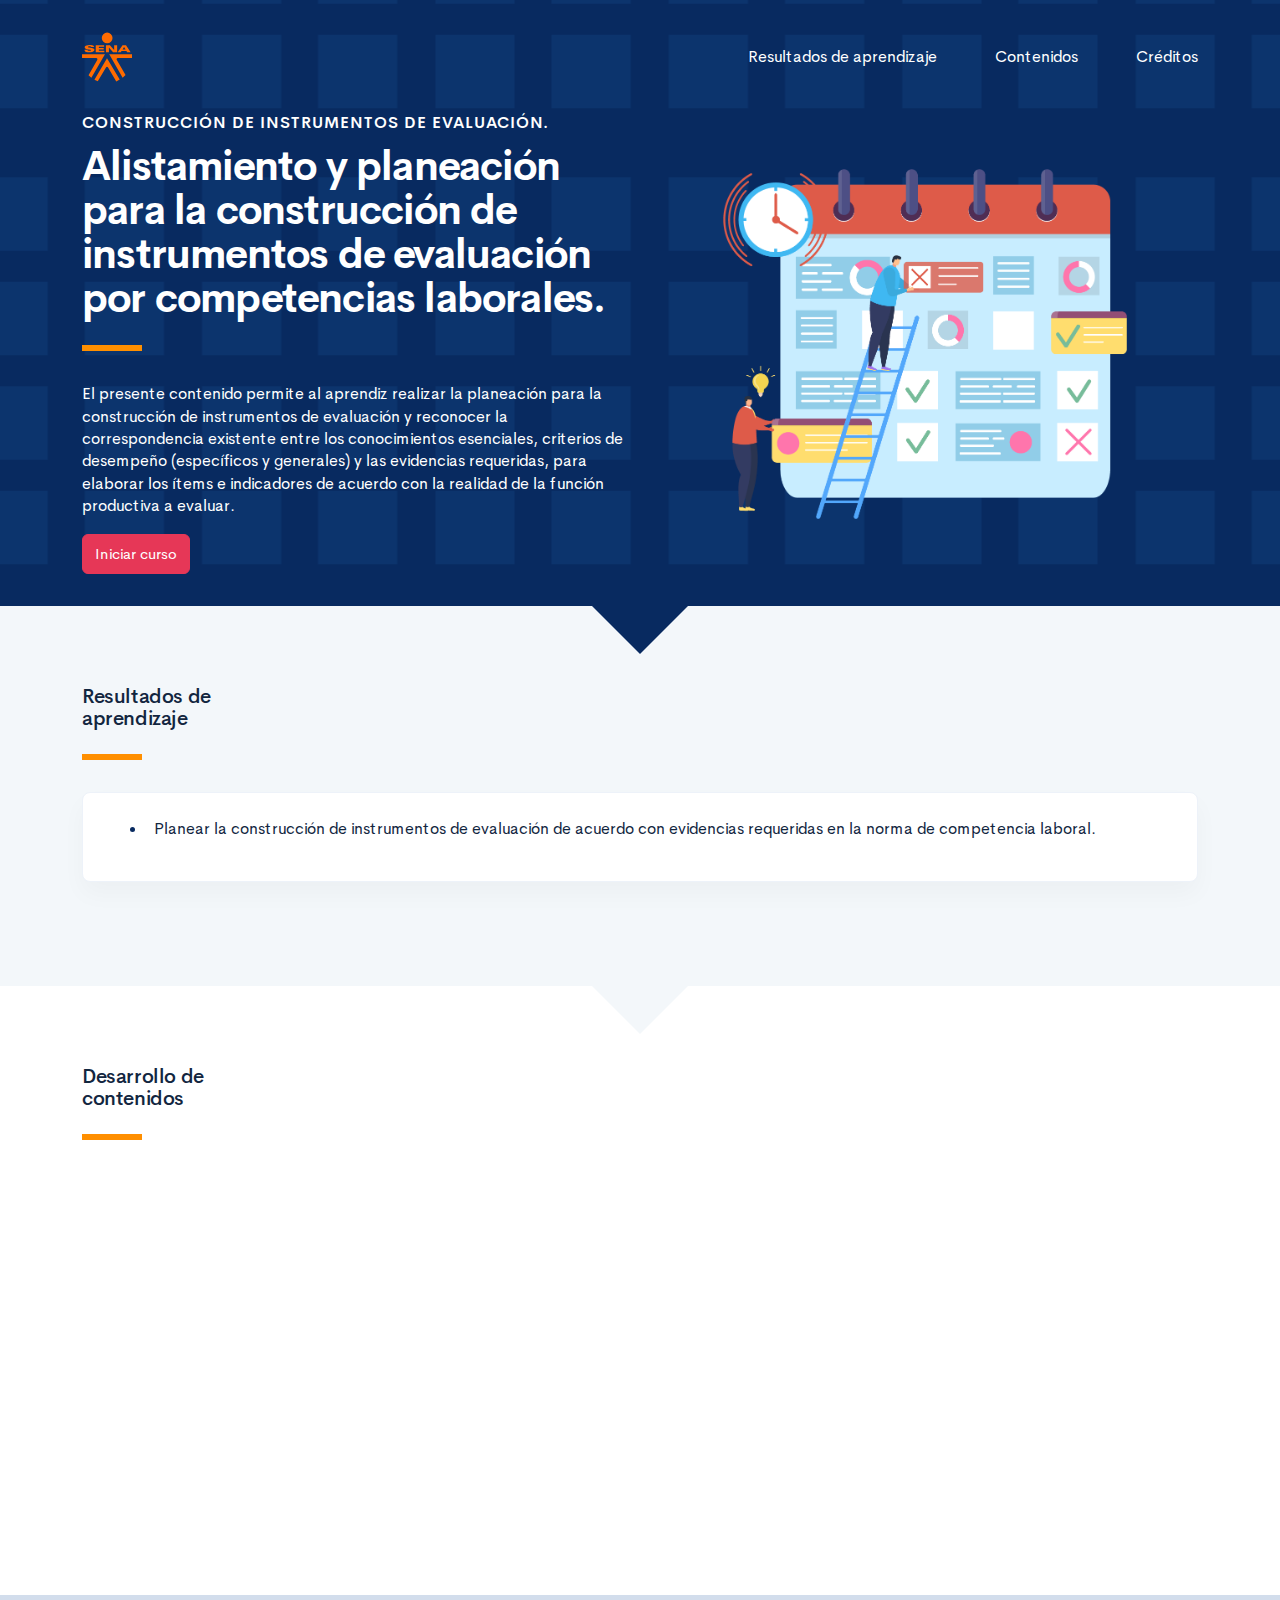
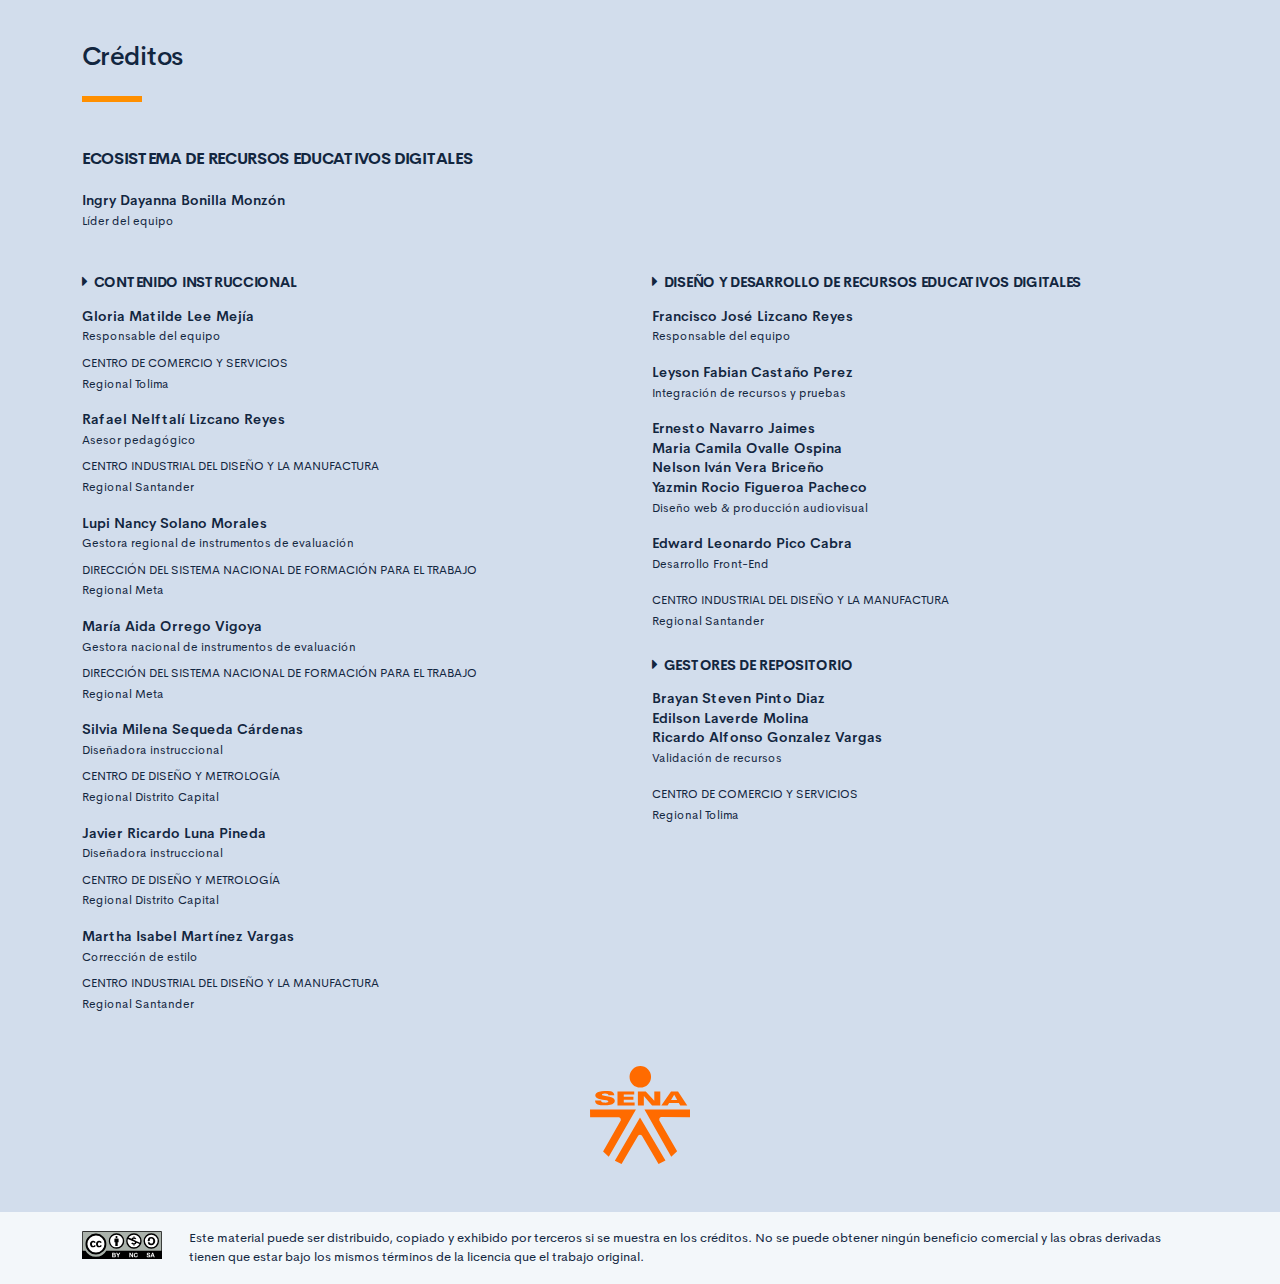
==== commit 0cf36687: "Ajuste Videos" ====
--- a/public/index.html
+++ b/public/index.html
@@ -129,9 +129,9 @@
                         <p class="footer-texto"><span class="text-small text-uppercase">Centro de Comercio y Servicios</span><br /><span class="text-small">Regional Tolima</span></p>
                         <p class="footer-texto mb-2"><strong>Rafael Nelftalí Lizcano Reyes</strong><br /> <span class="text-small">Asesor pedagógico<br /></span></p>
                         <p class="footer-texto"><span class="text-small text-uppercase">Centro industrial del diseño y la manufactura </span><br /><span class="text-small">Regional Santander </span></p>
-                        <p class="footer-texto mb-2"><strong>Lupi Nancy Solano Morales</strong><br /><span class="text-small">Experta temática<br /></span></p>
+                        <p class="footer-texto mb-2"><strong>Lupi Nancy Solano Morales</strong><br /><span class="text-small">Gestora regional de instrumentos de evaluación<br /></span></p>
                         <p class="footer-texto"><span class="text-small text-uppercase">Dirección del sistema nacional de Formación para el trabajo</span><br /><span class="text-small">Regional Meta</span></p>
-                        <p class="footer-texto mb-2"><strong>María Aida Orrego Vigoya</strong><br /><span class="text-small">Experta temática<br /></span></p>
+                        <p class="footer-texto mb-2"><strong>María Aida Orrego Vigoya</strong><br /><span class="text-small">Gestora nacional de instrumentos de evaluación<br /></span></p>
                         <p class="footer-texto"><span class="text-small text-uppercase">Dirección del sistema nacional de Formación para el trabajo</span><br /><span class="text-small">Regional Meta </span></p>
                         <p class="footer-texto mb-2"><strong>Silvia Milena Sequeda Cárdenas</strong><br /><span class="text-small">Diseñadora instruccional<br /></span></p>
                         <p class="footer-texto"><span class="text-small text-uppercase">Centro de diseño y metrología </span><br /><span class="text-small">Regional Distrito Capital </span></p>
